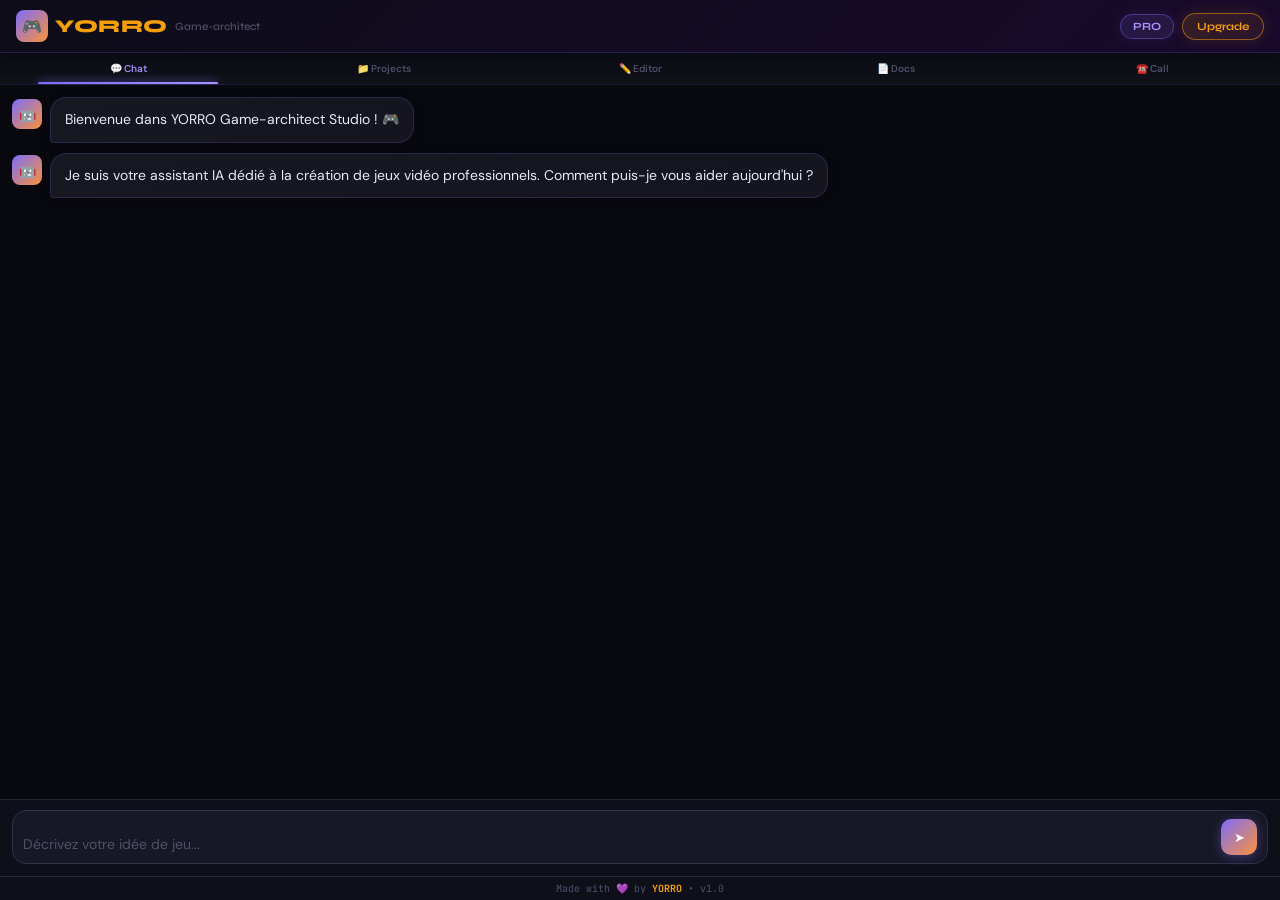
==== index.html @ 14539dfd "Deploy full YORRO Game-architect app with all features" ====
<!DOCTYPE html>
<html lang="fr">
<head>
<meta charset="UTF-8"/>
<meta name="viewport" content="width=device-width, initial-scale=1.0, maximum-scale=1.0, user-scalable=no"/>
<meta name="mobile-web-app-capable" content="yes"/>
<meta name="apple-mobile-web-app-capable" content="yes"/>
<meta name="apple-mobile-web-app-status-bar-style" content="black-translucent"/>
<title>YORRO Game-architect Studio</title>
<script src="https://www.paypal.com/sdk/js?client-id=BAA36HWl4FfE_cPg4sZOHzSkBRJOSIY4cYGHtWwwBW5GJgx8yCZUXEc2ll8Ce1GvBh0fwHAEVnEl05mA2g&components=hosted-buttons&disable-funding=venmo&currency=USD"></script>
<link href="https://fonts.googleapis.com/css2?family=Syne:wght@400;600;700;800&family=JetBrains+Mono:wght@400;500&family=DM+Sans:wght@300;400;500;600&display=swap" rel="stylesheet"/>
<style>
*,*::before,*::after{box-sizing:border-box;margin:0;padding:0;-webkit-tap-highlight-color:transparent}
:root{
  --bg:#08080f;--bg2:#0f0f1a;--bg3:#171725;--bg4:#1e1e2c;
  --border:#252535;--border2:#303048;
  --accent:#7c6dfa;--accent2:#a594ff;--accent3:#4ade80;--accent4:#fb923c;
  --gold:#f59e0b;--gold2:#fcd34d;
  --text:#eaeaf5;--text2:#9090aa;--text3:#50506a;--red:#f87171;
  --font-head:'Syne',sans-serif;--font-body:'DM Sans',sans-serif;
  --font-code:'JetBrains Mono',monospace;
  --radius:12px;--safe-bottom:env(safe-area-inset-bottom,0px);
  --glow-accent:0 0 20px rgba(124,109,250,.25);
  --glow-gold:0 0 20px rgba(245,158,11,.2);
}
html{height:100%;overflow:hidden}
body{height:100%;overflow:hidden;background:var(--bg);color:var(--text);font-family:var(--font-body);font-size:15px}

/* ══ APP SHELL ══ */
.app{display:flex;flex-direction:column;height:100vh;height:100dvh}

/* ══ TOPBAR ══ */
.topbar{
  display:flex;align-items:center;gap:10px;
  padding:10px 16px;padding-top:max(10px,env(safe-area-inset-top));
  background:linear-gradient(135deg,rgba(13,13,24,.98),rgba(26,10,46,.95));
  border-bottom:1px solid rgba(124,109,250,.2);
  flex-shrink:0;z-index:50;
  backdrop-filter:blur(20px);-webkit-backdrop-filter:blur(20px);
  box-shadow:0 2px 20px rgba(0,0,0,.3);
}
.logo{display:flex;align-items:center;gap:7px;font-family:var(--font-head);font-weight:800}
.logo-icon{width:32px;height:32px;background:linear-gradient(135deg,var(--accent),var(--accent4));border-radius:8px;display:flex;align-items:center;justify-content:center;font-size:16px;flex-shrink:0}
.logo-yorro{color:var(--gold);font-size:18px;letter-spacing:.5px}
.logo-sub{color:var(--text3);font-size:11px;font-weight:500}
.topbar-right{margin-left:auto;display:flex;align-items:center;gap:8px}
.plan-chip{
  padding:5px 12px;border-radius:20px;font-size:11px;font-weight:700;
  font-family:var(--font-head);cursor:pointer;border:1px solid;transition:all .15s;
}
.plan-chip:active{transform:scale(.94)}
.plan-chip.free{background:rgba(85,85,106,.12);color:var(--text3);border-color:var(--border2)}
.plan-chip.pro{
  background:linear-gradient(135deg,rgba(124,109,250,.15),rgba(165,148,255,.1));
  color:var(--accent2);border-color:rgba(124,109,250,.4);
  box-shadow:0 0 12px rgba(124,109,250,.15);
}
.plan-chip.elite{
  background:linear-gradient(135deg,rgba(245,158,11,.15),rgba(251,146,60,.1));
  color:var(--gold);border-color:rgba(245,158,11,.4);
  box-shadow:0 0 12px rgba(245,158,11,.15);
}
.sub-btn-top{
  display:flex;align-items:center;gap:4px;padding:6px 14px;border-radius:20px;
  border:1px solid rgba(245,158,11,.5);
  background:linear-gradient(135deg,rgba(245,158,11,.15),rgba(251,146,60,.08));
  color:var(--gold);font-size:11px;font-weight:700;font-family:var(--font-head);
  cursor:pointer;transition:all .15s;white-space:nowrap;
  box-shadow:0 0 16px rgba(245,158,11,.15);
}
.sub-btn-top:active{background:rgba(245,158,11,.25);transform:scale(.95)}

/* ══ MOBILE NAV TABS ══ */
.mobile-nav{
  display:flex;
  background:linear-gradient(180deg,rgba(13,13,24,.98),rgba(17,17,24,.99));
  border-bottom:1px solid rgba(124,109,250,.15);
  flex-shrink:0;
  box-shadow:0 -1px 0 rgba(124,109,250,.08);
}
.mobile-nav-btn{
  flex:1;display:flex;flex-direction:column;align-items:center;gap:3px;
  padding:9px 4px;border:none;background:transparent;color:var(--text3);
  font-family:var(--font-body);font-size:10px;font-weight:600;cursor:pointer;
  transition:all .2s;position:relative;
}
.mobile-nav-btn:active{transform:scale(.92)}
.mobile-nav-btn.active{color:var(--accent2)}
.mobile-nav-btn.active::after{
  content:'';position:absolute;bottom:0;left:15%;right:15%;height:2px;
  background:linear-gradient(90deg,var(--accent),var(--accent2));
  border-radius:2px;box-shadow:0 0 8px var(--accent);
}

/* ══ VIEWS ══ */
.views{flex:1;overflow:hidden;position:relative}
.view{position:absolute;inset:0;overflow-y:auto;overflow-x:hidden;display:none;flex-direction:column}
.view.active{display:flex}

/* ── VIEW: CHAT ── */
.chat-view{background:var(--bg)}
.chat-messages{
  flex:1;padding:12px;display:flex;flex-direction:column;gap:10px;
  overflow-y:auto;scroll-behavior:smooth;padding-bottom:4px;
}
.msg{display:flex;gap:8px;animation:msgIn .18s ease}
@keyframes msgIn{from{opacity:0;transform:translateY(8px)}to{opacity:1;transform:translateY(0)}}
.msg.user{flex-direction:row-reverse}
.msg-avatar{width:30px;height:30px;border-radius:8px;display:flex;align-items:center;justify-content:center;font-size:14px;flex-shrink:0;margin-top:2px}
.msg.agent .msg-avatar{background:linear-gradient(135deg,var(--accent),var(--accent4))}
.msg.user .msg-avatar{background:var(--bg4)}
.msg-body{max-width:84%;display:flex;flex-direction:column}
.msg.user .msg-body{align-items:flex-end}
.msg-bubble{
  padding:11px 14px;border-radius:16px;font-size:14px;line-height:1.55;
  word-break:break-word;
}
.msg.agent .msg-bubble{
  background:linear-gradient(135deg,rgba(26,26,37,.9),rgba(22,22,33,.95));
  border:1px solid rgba(124,109,250,.2);border-bottom-left-radius:4px;color:var(--text);
  box-shadow:0 2px 12px rgba(0,0,0,.2);
}
.msg.user .msg-bubble{
  background:linear-gradient(135deg,var(--accent),rgba(124,109,250,.85));
  color:#fff;border-bottom-right-radius:4px;
  box-shadow:0 2px 12px rgba(124,109,250,.3);
}

/* Chat input */
.chat-input-wrap{
  padding:10px 12px;padding-bottom:max(12px,calc(var(--safe-bottom) + 8px));
  background:var(--bg2);border-top:1px solid var(--border);flex-shrink:0;
}
.input-row{display:flex;gap:8px;align-items:flex-end;background:var(--bg3);border:1.5px solid var(--border2);border-radius:14px;padding:8px 10px;transition:border-color .15s}
.input-row:focus-within{border-color:var(--accent)}
.chat-input{flex:1;background:transparent;border:none;outline:none;color:var(--text);font-family:var(--font-body);font-size:14px;resize:none;min-height:22px;max-height:110px;line-height:1.5}
.chat-input::placeholder{color:var(--text3)}
.send-btn{
  width:36px;height:36px;border-radius:10px;border:none;
  background:linear-gradient(135deg,var(--accent),var(--accent4));
  color:#fff;cursor:pointer;display:flex;align-items:center;justify-content:center;
  transition:all .15s;flex-shrink:0;
  box-shadow:0 2px 12px rgba(124,109,250,.4);
}
.send-btn:active{transform:scale(.88);box-shadow:none}
.send-btn:disabled{background:var(--bg4);color:var(--text3);cursor:default;box-shadow:none}

/* ══ NOTIFS ══ */
.notif{position:fixed;top:70px;left:12px;right:12px;z-index:500;background:var(--bg3);border:1px solid var(--border2);border-radius:12px;padding:12px 16px;display:flex;align-items:center;gap:10px;font-size:13px;animation:notifIn .2s ease}
@keyframes notifIn{from{opacity:0;transform:translateY(-10px)}to{opacity:1;transform:translateY(0)}}

/* ══ SIGNATURE ══ */
.sig-bar{
  background:var(--bg2);border-top:1px solid var(--border);
  padding:5px 16px;padding-bottom:max(5px,var(--safe-bottom));
  display:flex;align-items:center;justify-content:center;gap:6px;
  font-size:10px;color:var(--text3);font-family:var(--font-code);flex-shrink:0;
}
.sig-name{color:var(--gold);font-weight:700}
</style>
</head>
<body>
<div class="app">
  <div class="topbar">
    <div class="logo">
      <div class="logo-icon">🎮</div>
      <span class="logo-yorro">YORRO</span>
      <span class="logo-sub">Game-architect</span>
    </div>
    <div class="topbar-right">
      <span class="plan-chip pro">PRO</span>
      <button class="sub-btn-top" onclick="alert('Premium features coming soon!')">Upgrade</button>
    </div>
  </div>
  
  <div class="mobile-nav">
    <button class="mobile-nav-btn active" onclick="switchView('chat')">💬 Chat</button>
    <button class="mobile-nav-btn" onclick="switchView('projects')">📁 Projects</button>
    <button class="mobile-nav-btn" onclick="switchView('editor')">✏️ Editor</button>
    <button class="mobile-nav-btn" onclick="switchView('docs')">📄 Docs</button>
    <button class="mobile-nav-btn" onclick="switchView('call')">☎️ Call</button>
  </div>

  <div class="views">
    <!-- CHAT VIEW -->
    <div class="view chat-view active" id="chatView">
      <div class="chat-messages" id="chatMessages">
        <div class="msg agent">
          <div class="msg-avatar">🤖</div>
          <div class="msg-body">
            <div class="msg-bubble">Bienvenue dans YORRO Game-architect Studio ! 🎮</div>
          </div>
        </div>
        <div class="msg agent">
          <div class="msg-avatar">🤖</div>
          <div class="msg-body">
            <div class="msg-bubble">Je suis votre assistant IA dédié à la création de jeux vidéo professionnels. Comment puis-je vous aider aujourd'hui ?</div>
          </div>
        </div>
      </div>
      
      <div class="chat-input-wrap">
        <div class="input-row">
          <input type="text" class="chat-input" id="userInput" placeholder="Décrivez votre idée de jeu...">
          <button class="send-btn" id="sendBtn">➤</button>
        </div>
      </div>
    </div>

    <!-- PROJECTS VIEW -->
    <div class="view" id="projectsView" style="background:var(--bg);flex-direction:column;padding:16px;">
      <h2 style="font-family:var(--font-head);font-size:20px;font-weight:800;margin-bottom:16px;">Mes Projets</h2>
      <div style="display:flex;flex-direction:column;gap:10px;">
        <div style="background:var(--bg2);border:1px solid var(--border);border-radius:12px;padding:14px;cursor:pointer;" onclick="alert('Projet: Game Engine 3D')">
          <div style="font-weight:700;margin-bottom:4px;">🎮 Game Engine 3D</div>
          <div style="font-size:12px;color:var(--text3);">En développement</div>
        </div>
        <div style="background:var(--bg2);border:1px solid var(--border);border-radius:12px;padding:14px;cursor:pointer;" onclick="alert('Projet: Tower Defense')">
          <div style="font-weight:700;margin-bottom:4px;">🏰 Tower Defense</div>
          <div style="font-size:12px;color:var(--text3);">Complété</div>
        </div>
        <div style="background:var(--bg2);border:1px solid var(--border);border-radius:12px;padding:14px;cursor:pointer;" onclick="alert('Projet: Puzzle Game')">
          <div style="font-weight:700;margin-bottom:4px;">🧩 Puzzle Game</div>
          <div style="font-size:12px;color:var(--text3);">Planifié</div>
        </div>
      </div>
    </div>

    <!-- EDITOR VIEW -->
    <div class="view" id="editorView" style="background:var(--bg);flex-direction:column;">
      <div style="padding:16px;background:var(--bg2);border-bottom:1px solid var(--border);flex-shrink:0;">
        <h2 style="font-family:var(--font-head);font-size:18px;font-weight:800;margin-bottom:8px;">Éditeur de Code</h2>
        <div style="font-size:12px;color:var(--text3);">Éditez et visualisez votre code en temps réel</div>
      </div>
      <div style="flex:1;padding:16px;overflow-y:auto;">
        <div style="background:var(--bg3);border:1px solid var(--border);border-radius:12px;padding:16px;font-family:var(--font-code);font-size:12px;line-height:1.6;color:var(--accent2);">
          <div>// Exemple de code JavaScript</div>
          <div style="color:var(--accent);">function createGame()</div>
          <div style="color:var(--accent);">{</div>
          <div>&nbsp;&nbsp;<span style="color:#c792ea;">return</span> <span style="color:#4ade80;">new Game</span>()</div>
          <div style="color:var(--accent);">}</div>
        </div>
      </div>
    </div>

    <!-- DOCS VIEW -->
    <div class="view" id="docsView" style="background:var(--bg);flex-direction:column;">
      <div style="padding:16px;background:var(--bg2);border-bottom:1px solid var(--border);flex-shrink:0;">
        <h2 style="font-family:var(--font-head);font-size:18px;font-weight:800;margin-bottom:8px;">📚 Documentation</h2>
        <div style="font-size:12px;color:var(--text3);">Guides et tutoriels pour démarrer</div>
      </div>
      <div style="flex:1;padding:16px;overflow-y:auto;">
        <div style="display:flex;flex-direction:column;gap:12px;">
          <div style="background:var(--bg3);border:1px solid var(--border);border-radius:12px;padding:14px;cursor:pointer;" onclick="alert('Guide: Démarrage rapide')">
            <div style="font-weight:700;color:var(--accent2);margin-bottom:4px;">🚀 Démarrage Rapide</div>
            <div style="font-size:12px;color:var(--text3);">Apprenez les bases en 5 minutes</div>
          </div>
          <div style="background:var(--bg3);border:1px solid var(--border);border-radius:12px;padding:14px;cursor:pointer;" onclick="alert('Guide: Avancé')">
            <div style="font-weight:700;color:var(--accent2);margin-bottom:4px;">⚙️ Fonctionnalités Avancées</div>
            <div style="font-size:12px;color:var(--text3);">Maîtrisez les outils pro</div>
          </div>
          <div style="background:var(--bg3);border:1px solid var(--border);border-radius:12px;padding:14px;cursor:pointer;" onclick="alert('Guide: API')">
            <div style="font-weight:700;color:var(--accent2);margin-bottom:4px;">🔌 Référence API</div>
            <div style="font-size:12px;color:var(--text3);">Documentation complète de l'API</div>
          </div>
        </div>
      </div>
    </div>

    <!-- CALL VIEW -->
    <div class="view" id="callView" style="background:var(--bg);flex-direction:column;">
      <div style="padding:16px;background:var(--bg2);border-bottom:1px solid var(--border);flex-shrink:0;">
        <h2 style="font-family:var(--font-head);font-size:18px;font-weight:800;margin-bottom:8px;">☎️ Appels Vidéo</h2>
        <div style="font-size:12px;color:var(--text3);">Connectez-vous avec d'autres développeurs</div>
      </div>
      <div style="flex:1;padding:16px;overflow-y:auto;display:flex;flex-direction:column;gap:12px;">
        <button style="padding:14px;border-radius:12px;border:none;background:linear-gradient(135deg,var(--accent3),#22c55e);color:#000;font-weight:700;cursor:pointer;font-family:var(--font-head);" onclick="alert('Appel vidéo lancé ! 📹')">
          📹 Démarrer un appel
        </button>
        <div style="background:var(--bg2);border:1px solid var(--border);border-radius:12px;padding:14px;">
          <div style="font-weight:700;margin-bottom:8px;">Appels récents</div>
          <div style="font-size:12px;color:var(--text3);margin-bottom:6px;">👤 Alex Dev - il y a 2h</div>
          <div style="font-size:12px;color:var(--text3);margin-bottom:6px;">👤 Marie Designer - il y a 5h</div>
          <div style="font-size:12px;color:var(--text3);">👤 Team Meeting - hier</div>
        </div>
      </div>
    </div>
  </div>

  <div class="sig-bar">
    <span>Made with 💜 by <span class="sig-name">YORRO</span> • v1.0</span>
  </div>
</div>

<script>
// Gestion des vues
function switchView(viewName) {
  // Masquer toutes les vues
  document.querySelectorAll('.view').forEach(v => v.classList.remove('active'));
  
  // Activer la vue sélectionnée
  const viewMap = {
    'chat': 'chatView',
    'projects': 'projectsView',
    'editor': 'editorView',
    'docs': 'docsView',
    'call': 'callView'
  };
  
  if (viewMap[viewName]) {
    document.getElementById(viewMap[viewName]).classList.add('active');
  }
  
  // Mettre à jour les boutons de navigation
  document.querySelectorAll('.mobile-nav-btn').forEach(btn => {
    btn.classList.remove('active');
  });
  event.target.classList.add('active');
}

// Chat fonctionnalité
document.getElementById('sendBtn').addEventListener('click', function() {
  const input = document.getElementById('userInput');
  const message = input.value.trim();
  
  if (message) {
    // Ajouter le message utilisateur
    const chatMessages = document.getElementById('chatMessages');
    const userMsg = document.createElement('div');
    userMsg.className = 'msg user';
    userMsg.innerHTML = `
      <div class="msg-body">
        <div class="msg-bubble">${message}</div>
      </div>
      <div class="msg-avatar">👤</div>
    `;
    chatMessages.appendChild(userMsg);
    
    // Répondre automatiquement avec IA
    setTimeout(() => {
      const agentMsg = document.createElement('div');
      agentMsg.className = 'msg agent';
      agentMsg.innerHTML = `
        <div class="msg-avatar">🤖</div>
        <div class="msg-body">
          <div class="msg-bubble">Excellente idée ! "${message}" serait parfait pour notre plateforme. Je vais créer un prototype pour vous. ✨</div>
        </div>
      `;
      chatMessages.appendChild(agentMsg);
      chatMessages.scrollTop = chatMessages.scrollHeight;
    }, 600);
    
    input.value = '';
    chatMessages.scrollTop = chatMessages.scrollHeight;
  }
});

document.getElementById('userInput').addEventListener('keypress', function(e) {
  if (e.key === 'Enter') {
    document.getElementById('sendBtn').click();
  }
});
</script>
</body>
</html>
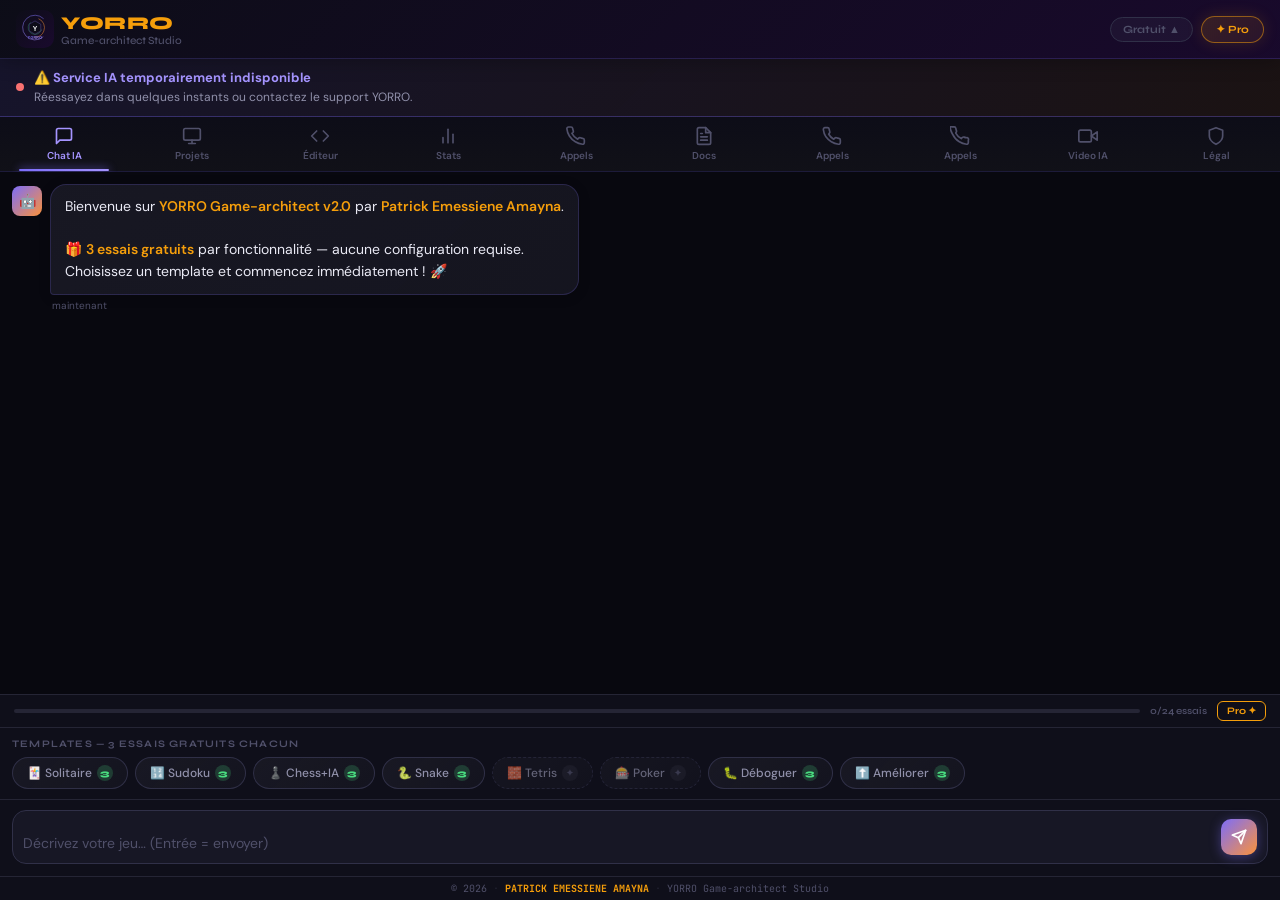
==== commit 70373c3f: "Add files via upload" ====
--- a/index.html
+++ b/index.html
@@ -70,6 +70,28 @@
 }
 .sub-btn-top:active{background:rgba(245,158,11,.25);transform:scale(.95)}
 
+/* ══ API KEY SETUP BANNER ══ */
+.api-setup{
+  background:linear-gradient(135deg,rgba(124,109,250,.12),rgba(251,146,60,.08));
+  border-bottom:1px solid rgba(124,109,250,.25);
+  padding:10px 16px;display:flex;align-items:center;gap:10px;flex-shrink:0;
+}
+.api-setup.hidden{display:none}
+.api-setup-text{flex:1;font-size:12px;color:var(--text2);line-height:1.4}
+.api-setup-text strong{color:var(--accent2);display:block;font-size:13px;margin-bottom:2px}
+.api-setup-row{display:flex;gap:8px;margin-top:6px;align-items:center}
+.api-input{
+  flex:1;background:var(--bg3);border:1.5px solid var(--border2);border-radius:8px;
+  padding:8px 12px;font-family:var(--font-code);font-size:12px;color:var(--text);
+  outline:none;transition:border-color .15s;
+}
+.api-input:focus{border-color:var(--accent)}
+.api-save-btn{padding:8px 14px;border-radius:8px;border:none;background:var(--accent);color:#fff;font-family:var(--font-head);font-size:12px;font-weight:700;cursor:pointer;white-space:nowrap;transition:all .15s}
+.api-save-btn:active{transform:scale(.96)}
+.api-dot{width:8px;height:8px;border-radius:50%;flex-shrink:0}
+.api-dot.ok{background:var(--accent3);box-shadow:0 0 6px var(--accent3)}
+.api-dot.no{background:var(--red)}
+
 /* ══ MOBILE NAV TABS ══ */
 .mobile-nav{
   display:flex;
@@ -91,6 +113,13 @@
   background:linear-gradient(90deg,var(--accent),var(--accent2));
   border-radius:2px;box-shadow:0 0 8px var(--accent);
 }
+.mobile-nav-btn svg{width:20px;height:20px}
+.mobile-nav-badge{
+  position:absolute;top:4px;right:calc(50% - 14px);
+  background:var(--accent4);color:#fff;border-radius:10px;
+  font-size:8px;font-weight:700;padding:1px 4px;
+  font-family:var(--font-head);min-width:14px;text-align:center;
+}
 
 /* ══ VIEWS ══ */
 .views{flex:1;overflow:hidden;position:relative}
@@ -103,6 +132,8 @@
   flex:1;padding:12px;display:flex;flex-direction:column;gap:10px;
   overflow-y:auto;scroll-behavior:smooth;padding-bottom:4px;
 }
+.chat-messages::-webkit-scrollbar{width:3px}
+.chat-messages::-webkit-scrollbar-thumb{background:var(--border2);border-radius:2px}
 .msg{display:flex;gap:8px;animation:msgIn .18s ease}
 @keyframes msgIn{from{opacity:0;transform:translateY(8px)}to{opacity:1;transform:translateY(0)}}
 .msg.user{flex-direction:row-reverse}
@@ -125,6 +156,71 @@
   color:#fff;border-bottom-right-radius:4px;
   box-shadow:0 2px 12px rgba(124,109,250,.3);
 }
+.msg-bubble code{font-family:var(--font-code);font-size:11px;background:rgba(0,0,0,.3);padding:2px 5px;border-radius:4px;color:var(--accent2)}
+.msg-bubble pre{background:var(--bg);border:1px solid var(--border);border-radius:8px;padding:10px;margin:8px 0;overflow-x:auto;font-family:var(--font-code);font-size:11px;line-height:1.5}
+.msg-bubble strong{color:var(--gold);font-weight:600}
+.msg-bubble .msg.user strong{color:#fff}
+.msg-time{font-size:10px;color:var(--text3);margin-top:4px;padding:0 2px}
+.file-card{background:var(--bg);border:1px solid var(--border);border-radius:10px;padding:10px 12px;margin-top:8px}
+.file-card-hd{display:flex;align-items:center;gap:8px;margin-bottom:3px}
+.file-card-name{font-family:var(--font-code);font-size:12px;font-weight:500;color:var(--accent2)}
+.file-card-lines{font-size:10px;color:var(--text3);font-family:var(--font-code)}
+.file-card-ok{margin-left:auto;font-size:11px;color:var(--accent3);font-weight:600}
+.file-card-hint{font-size:11px;color:var(--text3)}
+
+/* Typing */
+.typing-wrap{display:flex;gap:4px;align-items:center;padding:6px 2px}
+.typing-dot{width:7px;height:7px;border-radius:50%;background:var(--text3);animation:tb .8s infinite}
+.typing-dot:nth-child(2){animation-delay:.15s}
+.typing-dot:nth-child(3){animation-delay:.3s}
+@keyframes tb{0%,60%,100%{transform:translateY(0)}30%{transform:translateY(-6px)}}
+
+/* Quota mini */
+.chat-quota{
+  padding:6px 14px;background:var(--bg2);border-top:1px solid var(--border);
+  display:flex;align-items:center;gap:10px;flex-shrink:0;
+}
+.chat-quota.hidden{display:none}
+.quota-track{flex:1;height:4px;background:var(--border);border-radius:2px;overflow:hidden}
+.quota-fill{height:100%;border-radius:2px;transition:width .4s}
+.quota-fill.g{background:var(--accent3)}
+.quota-fill.o{background:var(--accent4)}
+.quota-fill.r{background:var(--red)}
+.quota-lbl{font-size:10px;color:var(--text3);white-space:nowrap;font-family:var(--font-head);font-weight:600}
+.quota-sub-btn{padding:3px 9px;border-radius:6px;border:1px solid var(--gold);background:transparent;color:var(--gold);font-size:10px;font-weight:700;cursor:pointer;white-space:nowrap;font-family:var(--font-head)}
+
+/* Templates scroll */
+.templates-bar{
+  padding:10px 12px 8px;border-top:1px solid var(--border);
+  background:var(--bg2);flex-shrink:0;
+}
+.templates-label{font-size:10px;font-weight:700;letter-spacing:1.2px;text-transform:uppercase;color:var(--text3);margin-bottom:7px;font-family:var(--font-head)}
+.chips-scroll{display:flex;gap:7px;overflow-x:auto;padding-bottom:2px;-webkit-overflow-scrolling:touch}
+.chips-scroll::-webkit-scrollbar{display:none}
+.chip{
+  flex-shrink:0;display:flex;align-items:center;gap:5px;
+  padding:7px 14px;border-radius:20px;font-size:12px;font-weight:500;
+  cursor:pointer;border:1px solid rgba(54,54,80,.8);
+  background:linear-gradient(135deg,rgba(26,26,37,.9),rgba(22,22,33,.8));
+  color:var(--text2);font-family:var(--font-body);transition:all .15s;
+  white-space:nowrap;
+}
+.chip:active{transform:scale(.93)}
+.chip.free-chip:active{
+  border-color:var(--accent);background:rgba(124,109,250,.1);color:var(--accent2);
+}
+.chip.free-chip:active{border-color:var(--accent);background:rgba(124,109,250,.1)}
+.chip.locked-chip{border-style:dashed;opacity:.65}
+.chip.exhausted{border-color:rgba(248,113,113,.4);color:var(--red)}
+.trial-pip{
+  display:inline-flex;align-items:center;justify-content:center;
+  width:16px;height:16px;border-radius:50%;font-size:9px;font-weight:800;
+  font-family:var(--font-head);
+}
+.trial-pip.g{background:rgba(74,222,128,.2);color:var(--accent3)}
+.trial-pip.o{background:rgba(251,146,60,.2);color:var(--accent4)}
+.trial-pip.r{background:rgba(248,113,113,.2);color:var(--red)}
+.trial-pip.lock{background:rgba(85,85,106,.2);color:var(--text3)}
 
 /* Chat input */
 .chat-input-wrap{
@@ -145,9 +241,235 @@
 .send-btn:active{transform:scale(.88);box-shadow:none}
 .send-btn:disabled{background:var(--bg4);color:var(--text3);cursor:default;box-shadow:none}
 
-/* ══ NOTIFS ══ */
-.notif{position:fixed;top:70px;left:12px;right:12px;z-index:500;background:var(--bg3);border:1px solid var(--border2);border-radius:12px;padding:12px 16px;display:flex;align-items:center;gap:10px;font-size:13px;animation:notifIn .2s ease}
-@keyframes notifIn{from{opacity:0;transform:translateY(-10px)}to{opacity:1;transform:translateY(0)}}
+/* ── VIEW: PROJECTS ── */
+.projects-view{background:var(--bg);padding:0}
+.view-header{padding:16px;background:var(--bg2);border-bottom:1px solid var(--border);flex-shrink:0}
+.view-title{font-family:var(--font-head);font-size:17px;font-weight:800}
+.view-sub{font-size:12px;color:var(--text3);margin-top:2px}
+.project-grid{padding:14px;display:flex;flex-direction:column;gap:10px}
+.project-card{
+  background:linear-gradient(135deg,rgba(17,17,24,.9),rgba(26,26,37,.8));
+  border:1px solid rgba(124,109,250,.15);border-radius:14px;
+  padding:14px;display:flex;align-items:center;gap:12px;cursor:pointer;
+  transition:all .2s;position:relative;overflow:hidden;
+}
+.project-card::before{
+  content:'';position:absolute;inset:0;
+  background:linear-gradient(135deg,rgba(124,109,250,.05),transparent);
+  opacity:0;transition:opacity .2s;
+}
+.project-card:active{transform:scale(.97)}
+.project-card:hover::before{opacity:1}
+.project-card-icon{width:44px;height:44px;border-radius:10px;display:flex;align-items:center;justify-content:center;font-size:22px;flex-shrink:0;background:var(--bg3)}
+.project-card-info{flex:1;min-width:0}
+.project-card-name{font-family:var(--font-head);font-size:14px;font-weight:700;white-space:nowrap;overflow:hidden;text-overflow:ellipsis}
+.project-card-meta{font-size:11px;color:var(--text3);margin-top:3px}
+.status-pill{padding:3px 8px;border-radius:10px;font-size:10px;font-weight:700;font-family:var(--font-head)}
+.status-pill.done{background:rgba(74,222,128,.15);color:var(--accent3)}
+.status-pill.wip{background:rgba(251,146,60,.15);color:var(--accent4)}
+.status-pill.new{background:rgba(124,109,250,.15);color:var(--accent2)}
+.new-proj-btn{
+  margin:0 14px 14px;padding:14px;border-radius:14px;
+  border:2px dashed var(--border2);background:transparent;
+  color:var(--text2);font-family:var(--font-body);font-size:14px;
+  cursor:pointer;display:flex;align-items:center;justify-content:center;gap:8px;
+  transition:all .15s;width:calc(100% - 28px);
+}
+.new-proj-btn:active{border-color:var(--accent);color:var(--accent2)}
+
+/* ── VIEW: EDITOR ── */
+.editor-view{background:var(--bg);flex-direction:column}
+.editor-tabs{display:flex;padding:6px 10px;gap:4px;background:var(--bg2);border-bottom:1px solid var(--border);overflow-x:auto;flex-shrink:0}
+.editor-tabs::-webkit-scrollbar{display:none}
+.e-tab{flex-shrink:0;padding:6px 12px;border-radius:7px;font-size:12px;font-weight:500;cursor:pointer;border:none;background:transparent;color:var(--text3);font-family:var(--font-body);transition:all .12s;display:flex;align-items:center;gap:5px}
+.e-tab.active{background:var(--bg4);color:var(--text)}
+.e-tab .close-x{font-size:10px;opacity:.5;transition:opacity .12s}
+.e-tab:hover .close-x{opacity:.8}
+.add-tab-btn{flex-shrink:0;padding:6px 10px;border-radius:7px;border:1px dashed var(--border2);background:transparent;color:var(--text3);font-size:11px;cursor:pointer;font-family:var(--font-body);margin-left:auto}
+.editor-empty{flex:1;display:flex;flex-direction:column;align-items:center;justify-content:center;gap:12px;padding:32px;text-align:center;color:var(--text3)}
+.editor-empty .big{font-size:42px;opacity:.12}
+.code-wrap{flex:1;display:flex;overflow:hidden}
+.line-nums{width:38px;flex-shrink:0;padding:14px 6px;text-align:right;color:var(--text3);font-family:var(--font-code);font-size:12px;line-height:1.7;user-select:none;border-right:1px solid var(--border);background:var(--bg2);overflow:hidden}
+.code-body{flex:1;padding:14px 16px;overflow:auto;font-family:var(--font-code);font-size:12px;line-height:1.7;white-space:pre;color:var(--text);outline:none}
+.code-body[contenteditable]{caret-color:var(--accent2)}
+.kw{color:#c792ea}.str{color:#c3e88d}.num{color:#f78c6c}.cmt{color:#546e7a;font-style:italic}.cls{color:#ffcb6b}
+
+/* ── VIEW: STATS ── */
+.stats-view{background:var(--bg)}
+.stats-grid{padding:14px;display:grid;grid-template-columns:1fr 1fr;gap:10px}
+.stat-card{background:var(--bg2);border:1px solid var(--border);border-radius:14px;padding:16px}
+.stat-card-val{font-family:var(--font-head);font-size:28px;font-weight:800;color:var(--accent2)}
+.stat-card-lbl{font-size:12px;color:var(--text3);margin-top:4px}
+.plan-card-big{
+  margin:0 14px 14px;background:linear-gradient(135deg,rgba(124,109,250,.12),rgba(251,146,60,.08));
+  border:1px solid rgba(124,109,250,.25);border-radius:16px;padding:18px;
+}
+.plan-card-big-title{font-family:var(--font-head);font-size:15px;font-weight:800;color:var(--accent2);margin-bottom:6px}
+.plan-card-big-desc{font-size:13px;color:var(--text2);line-height:1.6;margin-bottom:14px}
+.plan-upgrade-btn{
+  width:100%;padding:13px;border-radius:10px;border:none;
+  background:linear-gradient(135deg,var(--accent),var(--accent4));
+  color:#fff;font-family:var(--font-head);font-size:14px;font-weight:700;
+  cursor:pointer;transition:all .2s;
+}
+.plan-upgrade-btn:active{filter:brightness(1.1);transform:scale(.98)}
+.trials-section{padding:14px}
+.trials-title{font-family:var(--font-head);font-size:13px;font-weight:700;color:var(--text2);margin-bottom:10px;text-transform:uppercase;letter-spacing:.5px}
+.trial-row{display:flex;align-items:center;gap:10px;padding:10px 12px;background:var(--bg2);border:1px solid var(--border);border-radius:10px;margin-bottom:6px}
+.trial-row-icon{font-size:18px;width:28px;text-align:center}
+.trial-row-name{flex:1;font-size:13px;font-weight:500}
+.trial-pips{display:flex;gap:5px}
+.trial-pip-dot{width:10px;height:10px;border-radius:50%;background:var(--border2)}
+.trial-pip-dot.used{background:var(--accent3)}
+.trial-pip-dot.last{background:var(--accent4)}
+.trial-pip-dot.exhausted{background:var(--red)}
+.trial-row-label{font-size:11px;color:var(--text3);white-space:nowrap;font-family:var(--font-head);font-weight:600}
+
+/* ══ GATE MODAL ══ */
+.overlay{position:fixed;inset:0;background:rgba(0,0,0,.82);z-index:200;display:flex;align-items:flex-end;justify-content:center;animation:fadeIn .2s ease}
+.overlay.centered{align-items:center}
+@keyframes fadeIn{from{opacity:0}to{opacity:1}}
+.gate-sheet{
+  background:var(--bg2);border-radius:22px 22px 0 0;width:100%;max-width:520px;
+  padding:20px 20px max(20px,var(--safe-bottom));
+  animation:slideUp .25s ease;
+}
+.overlay.centered .gate-sheet{border-radius:20px;margin:16px;max-height:90vh;overflow-y:auto}
+@keyframes slideUp{from{transform:translateY(30px);opacity:0}to{transform:translateY(0);opacity:1}}
+.sheet-handle{width:36px;height:4px;background:var(--border2);border-radius:2px;margin:0 auto 16px}
+.gate-icon-big{font-size:42px;text-align:center;margin-bottom:10px}
+.gate-title{font-family:var(--font-head);font-size:19px;font-weight:800;text-align:center;margin-bottom:6px}
+.gate-title span{color:var(--gold)}
+.gate-desc{font-size:14px;color:var(--text2);text-align:center;line-height:1.6;margin-bottom:14px}
+.gate-feat{font-size:12px;color:var(--text3);text-align:center;font-family:var(--font-code);margin-bottom:12px}
+.gate-trial-dots{display:flex;justify-content:center;gap:10px;margin-bottom:16px}
+.gtd{width:32px;height:32px;border-radius:50%;display:flex;align-items:center;justify-content:center;font-size:14px;font-weight:700;font-family:var(--font-head)}
+.gtd.used{background:var(--bg4);color:var(--text3)}
+.gtd.avail{background:rgba(74,222,128,.15);color:var(--accent3);border:2px solid var(--accent3)}
+.gate-btn-main{width:100%;padding:15px;border-radius:13px;border:none;background:linear-gradient(135deg,var(--accent),var(--accent4));color:#fff;font-family:var(--font-head);font-size:15px;font-weight:700;cursor:pointer;transition:all .15s;margin-bottom:10px}
+.gate-btn-main:active{transform:scale(.97)}
+.gate-btn-sec{width:100%;padding:12px;border-radius:13px;border:1px solid var(--border2);background:transparent;color:var(--text2);font-family:var(--font-body);font-size:14px;cursor:pointer;transition:all .15s}
+.gate-btn-sec.hidden{display:none}
+.gate-btn-sec:active{background:var(--bg3)}
+.gate-legal{font-size:10px;color:var(--text3);text-align:center;margin-top:10px}
+
+/* ══ SUBSCRIBE MODAL ══ */
+.sub-sheet{
+  background:var(--bg2);border-radius:22px 22px 0 0;
+  width:100%;max-width:520px;
+  max-height:92vh;overflow-y:auto;
+  padding:0 0 max(16px,var(--safe-bottom));
+  animation:slideUp .25s ease;
+}
+.sub-sheet::-webkit-scrollbar{display:none}
+.sub-header{padding:16px 20px;border-bottom:1px solid var(--border);display:flex;align-items:center;justify-content:space-between}
+.sub-title{font-family:var(--font-head);font-size:18px;font-weight:800}
+.sub-title span{color:var(--gold)}
+.sub-close{width:30px;height:30px;border-radius:8px;border:1px solid var(--border2);background:transparent;color:var(--text2);cursor:pointer;display:flex;align-items:center;justify-content:center;font-size:13px}
+.sub-body{padding:16px 20px;display:flex;flex-direction:column;gap:12px}
+.step-dots{display:flex;gap:6px;justify-content:center;margin-bottom:4px}
+.sdot{width:8px;height:8px;border-radius:50%;background:var(--border2);transition:all .2s}
+.sdot.active{background:var(--accent);width:20px;border-radius:4px}
+.sdot.done{background:var(--accent3)}
+/* Plans stacked on mobile */
+.plan-stack{display:flex;flex-direction:column;gap:10px}
+.plan-item{border:2px solid var(--border);border-radius:14px;padding:16px;cursor:pointer;background:var(--bg3);transition:all .15s;position:relative;overflow:hidden}
+.plan-item:active{transform:scale(.98)}
+.plan-item.popular{border-color:var(--accent)}
+.plan-item.elite-item{border-color:var(--gold)}
+.plan-item-top{display:flex;align-items:center;gap:10px;margin-bottom:10px}
+.plan-item-icon{font-size:24px}
+.plan-item-name{font-family:var(--font-head);font-size:15px;font-weight:800}
+.plan-item-price{margin-left:auto;text-align:right}
+.plan-item-amount{font-family:var(--font-head);font-size:18px;font-weight:800}
+.plan-item-period{font-size:10px;color:var(--text3)}
+.plan-popular-tag{position:absolute;top:10px;right:0;background:var(--accent);color:#fff;font-size:9px;font-weight:700;font-family:var(--font-head);padding:2px 10px;border-radius:4px 0 0 4px}
+.plan-feats{display:flex;flex-wrap:wrap;gap:6px}
+.plan-feat-chip{padding:3px 8px;border-radius:6px;background:var(--bg4);font-size:11px;color:var(--text2)}
+.plan-feat-chip.yes{background:rgba(74,222,128,.1);color:var(--accent3)}
+.plan-feat-chip.no{background:rgba(85,85,106,.1);color:var(--text3);text-decoration:line-through}
+.plan-select-btn{width:100%;margin-top:12px;padding:11px;border-radius:10px;border:none;font-family:var(--font-head);font-size:13px;font-weight:700;cursor:pointer;transition:all .15s}
+.plan-select-btn.free-s{background:var(--bg4);color:var(--text3)}
+.plan-select-btn.pro-s{background:var(--accent);color:#fff}
+.plan-select-btn.elite-s{background:linear-gradient(135deg,var(--gold),var(--accent4));color:#000}
+/* PayPal step */
+.paypal-step{background:var(--bg3);border:1px solid var(--border2);border-radius:14px;padding:18px}
+.paypal-step-title{display:flex;align-items:center;justify-content:center;gap:8px;font-family:var(--font-head);font-size:13px;font-weight:700;color:var(--text2);margin-bottom:14px}
+.sel-plan-badge{display:flex;align-items:center;gap:10px;padding:10px 14px;border-radius:10px;background:var(--bg);border:1px solid var(--border2);margin-bottom:14px}
+.plan-sel-toggle{display:flex;gap:8px;margin-bottom:14px}
+.pst{flex:1;padding:10px;border-radius:10px;border:2px solid var(--border2);background:var(--bg4);color:var(--text2);font-family:var(--font-head);font-size:12px;font-weight:700;cursor:pointer;text-align:center;transition:all .15s}
+.pst.ap{border-color:var(--accent);background:rgba(124,109,250,.12);color:var(--accent2)}
+.pst.ae{border-color:var(--gold);background:rgba(245,158,11,.1);color:var(--gold)}
+.pst-price{display:block;font-size:13px;margin-top:2px}
+#paypal-container-SSL4HT7SAL7WE{min-height:48px}
+.paypal-note{font-size:10px;color:var(--text3);text-align:center;margin-top:12px;line-height:1.5}
+.paypal-note strong{color:var(--gold)}
+/* Success */
+.success-center{text-align:center;padding:10px 0}
+.success-big{font-size:56px;animation:pop .4s cubic-bezier(.34,1.56,.64,1);margin-bottom:12px}
+@keyframes pop{from{transform:scale(0)}to{transform:scale(1)}}
+.success-title{font-family:var(--font-head);font-size:20px;font-weight:800;margin-bottom:6px}
+.success-title span{color:var(--accent3)}
+.success-desc{font-size:13px;color:var(--text2);line-height:1.6;margin-bottom:18px}
+.success-ok{padding:13px 32px;border-radius:11px;border:none;background:var(--accent);color:#fff;font-family:var(--font-head);font-size:15px;font-weight:700;cursor:pointer}
+
+/* ══ LEGAL VIEW ══ */
+.legal-view{background:var(--bg)}
+.legal-hero{
+  background:linear-gradient(135deg,rgba(124,109,250,.15),rgba(245,158,11,.08));
+  border-bottom:1px solid var(--border);
+  padding:24px 20px;text-align:center;flex-shrink:0;
+}
+.legal-hero-seal{font-size:48px;margin-bottom:10px}
+.legal-hero-title{font-family:var(--font-head);font-size:20px;font-weight:800;color:var(--gold);margin-bottom:4px}
+.legal-hero-sub{font-size:12px;color:var(--text2);line-height:1.5}
+.legal-hero-date{font-size:10px;color:var(--text3);margin-top:6px;font-family:var(--font-code)}
+.legal-body{padding:16px;display:flex;flex-direction:column;gap:12px}
+.legal-card{background:var(--bg2);border:1px solid var(--border);border-radius:14px;overflow:hidden}
+.legal-card-header{
+  padding:14px 16px;display:flex;align-items:center;gap:10px;
+  cursor:pointer;transition:background .12s;
+  border-bottom:1px solid transparent;
+}
+.legal-card-header:active{background:var(--bg3)}
+.legal-card-header.open{border-bottom-color:var(--border)}
+.legal-card-icon{font-size:20px;flex-shrink:0}
+.legal-card-title{font-family:var(--font-head);font-size:14px;font-weight:700;flex:1}
+.legal-card-arrow{font-size:12px;color:var(--text3);transition:transform .2s}
+.legal-card-header.open .legal-card-arrow{transform:rotate(180deg)}
+.legal-card-body{padding:0 16px;max-height:0;overflow:hidden;transition:all .3s ease}
+.legal-card-body.open{padding:0 16px 16px;max-height:2000px}
+.legal-card-body p{font-size:13px;color:var(--text2);line-height:1.7;margin-bottom:10px}
+.legal-card-body p:last-child{margin-bottom:0}
+.legal-card-body strong{color:var(--text);font-weight:600}
+.legal-card-body .highlight{
+  background:rgba(245,158,11,.08);border:1px solid rgba(245,158,11,.2);
+  border-radius:10px;padding:12px;margin:8px 0;
+}
+.legal-card-body .highlight strong{color:var(--gold)}
+.legal-card-body ul{list-style:none;display:flex;flex-direction:column;gap:6px;margin:8px 0}
+.legal-card-body ul li{font-size:13px;color:var(--text2);display:flex;align-items:flex-start;gap:7px;line-height:1.5}
+.legal-card-body ul li::before{content:'→';color:var(--accent2);flex-shrink:0;font-weight:700}
+.legal-card-body .table-row{display:flex;justify-content:space-between;padding:8px 0;border-bottom:1px solid var(--border);font-size:13px}
+.legal-card-body .table-row:last-child{border-bottom:none}
+.legal-card-body .table-row .col-l{color:var(--text2)}
+.legal-card-body .table-row .col-r{color:var(--text);font-weight:600;text-align:right}
+.legal-stamp{
+  margin:0 16px 16px;padding:16px;border-radius:12px;
+  background:linear-gradient(135deg,rgba(245,158,11,.1),rgba(124,109,250,.08));
+  border:1px solid rgba(245,158,11,.25);text-align:center;
+}
+.legal-stamp-sig{font-family:var(--font-head);font-size:18px;font-weight:800;color:var(--gold);margin-bottom:4px}
+.legal-stamp-role{font-size:12px;color:var(--text2);margin-bottom:8px}
+.legal-stamp-seal{font-size:11px;color:var(--text3);font-family:var(--font-code);line-height:1.6}
+.legal-contact-btn{
+  display:flex;align-items:center;justify-content:center;gap:8px;
+  padding:13px;border-radius:12px;border:1px solid var(--border2);
+  background:var(--bg3);color:var(--text2);font-family:var(--font-head);
+  font-size:13px;font-weight:600;cursor:pointer;transition:all .15s;
+  margin:0 16px 16px;width:calc(100% - 32px);
+}
+.legal-contact-btn:active{background:var(--bg4);transform:scale(.98)}
 
 /* ══ SIGNATURE ══ */
 .sig-bar{
@@ -157,209 +479,4820 @@
   font-size:10px;color:var(--text3);font-family:var(--font-code);flex-shrink:0;
 }
 .sig-name{color:var(--gold);font-weight:700}
+.sig-dot{opacity:.3}
+
+/* ══ NOTIFS ══ */
+.notif{position:fixed;top:70px;left:12px;right:12px;z-index:500;background:var(--bg3);border:1px solid var(--border2);border-radius:12px;padding:12px 16px;display:flex;align-items:center;gap:10px;font-size:13px;box-shadow:0 8px 32px rgba(0,0,0,.5);animation:notifIn .2s ease}
+@keyframes notifIn{from{opacity:0;transform:translateY(-10px)}to{opacity:1;transform:translateY(0)}}
+.notif.success .ni{color:var(--accent3)}
+.notif.error .ni{color:var(--red)}
+.notif.info .ni{color:var(--accent2)}
+.notif.gold .ni{color:var(--gold)}
+.loading-bar{position:fixed;top:0;left:0;height:3px;background:linear-gradient(90deg,var(--accent),var(--accent4));z-index:999;transition:width .3s;border-radius:0 3px 3px 0;opacity:0}
+
+/* ══ DOCUMENT VIEW ══ */
+.doc-view{background:var(--bg);flex-direction:column}
+.doc-header{padding:16px;background:var(--bg2);border-bottom:1px solid var(--border);flex-shrink:0}
+.doc-header-top{display:flex;align-items:center;gap:10px;margin-bottom:12px}
+.doc-header-title{font-family:var(--font-head);font-size:17px;font-weight:800}
+.doc-header-sub{font-size:11px;color:var(--text3);margin-top:2px}
+.doc-mode-tabs{display:flex;gap:6px;overflow-x:auto;-webkit-overflow-scrolling:touch}
+.doc-mode-tabs::-webkit-scrollbar{display:none}
+.doc-mode-btn{
+  flex-shrink:0;display:flex;align-items:center;gap:5px;
+  padding:7px 14px;border-radius:20px;font-size:12px;font-weight:600;
+  border:1px solid var(--border2);background:var(--bg3);color:var(--text2);
+  cursor:pointer;font-family:var(--font-head);transition:all .15s;white-space:nowrap;
+}
+.doc-mode-btn.active{background:var(--accent);border-color:var(--accent);color:#fff}
+.doc-mode-btn:active{transform:scale(.96)}
+
+/* Zone upload */
+.doc-upload-zone{
+  margin:14px;border:2px dashed var(--border2);border-radius:16px;
+  padding:28px 20px;text-align:center;cursor:pointer;transition:all .2s;
+  background:var(--bg2);
+}
+.doc-upload-zone:hover,.doc-upload-zone.drag{border-color:var(--accent);background:rgba(124,109,250,.06)}
+.doc-upload-icon{font-size:36px;margin-bottom:10px;opacity:.6}
+.doc-upload-title{font-family:var(--font-head);font-size:14px;font-weight:700;margin-bottom:4px}
+.doc-upload-sub{font-size:12px;color:var(--text3);line-height:1.5}
+.doc-upload-formats{display:flex;flex-wrap:wrap;gap:5px;justify-content:center;margin-top:10px}
+.fmt-chip{padding:3px 8px;border-radius:6px;background:var(--bg4);font-size:10px;font-weight:600;color:var(--text3);font-family:var(--font-code)}
+.fmt-chip.active-fmt{background:rgba(124,109,250,.15);color:var(--accent2)}
+
+/* Options panel */
+.doc-options{margin:0 14px 14px;background:var(--bg2);border:1px solid var(--border);border-radius:14px;overflow:hidden}
+.doc-option-row{display:flex;align-items:center;gap:12px;padding:12px 14px;border-bottom:1px solid var(--border)}
+.doc-option-row:last-child{border-bottom:none}
+.doc-option-label{font-size:13px;font-weight:600;flex:1}
+.doc-option-sub{font-size:11px;color:var(--text3);margin-top:2px}
+.doc-select{
+  background:var(--bg3);border:1px solid var(--border2);border-radius:8px;
+  padding:6px 10px;font-family:var(--font-body);font-size:12px;color:var(--text);
+  outline:none;cursor:pointer;max-width:160px;
+}
+.doc-select:focus{border-color:var(--accent)}
+
+/* Résultat document */
+.doc-result{margin:0 14px 14px;background:var(--bg2);border:1px solid var(--border);border-radius:14px;overflow:hidden;display:none}
+.doc-result.show{display:block}
+.doc-result-header{display:flex;align-items:center;gap:10px;padding:12px 14px;border-bottom:1px solid var(--border);background:var(--bg3)}
+.doc-result-title{font-family:var(--font-head);font-size:13px;font-weight:700;flex:1}
+.doc-result-body{padding:14px;max-height:320px;overflow-y:auto;font-size:13px;line-height:1.7;color:var(--text2);white-space:pre-wrap;font-family:var(--font-body)}
+.doc-result-actions{display:flex;gap:8px;padding:12px 14px;border-top:1px solid var(--border);flex-wrap:wrap}
+.doc-action-btn{
+  flex:1;min-width:80px;padding:9px 12px;border-radius:9px;border:none;
+  font-family:var(--font-head);font-size:12px;font-weight:700;cursor:pointer;
+  transition:all .15s;display:flex;align-items:center;justify-content:center;gap:5px;
+}
+.doc-action-btn:active{transform:scale(.96)}
+.doc-action-btn.copy{background:var(--bg4);color:var(--text2);border:1px solid var(--border2)}
+.doc-action-btn.copy:hover{background:var(--bg3);color:var(--text)}
+.doc-action-btn.download{background:var(--accent);color:#fff}
+.doc-action-btn.translate-more{background:rgba(74,222,128,.1);color:var(--accent3);border:1px solid rgba(74,222,128,.2)}
+
+/* Prompt doc */
+.doc-prompt-wrap{padding:10px 14px 14px;flex-shrink:0}
+.doc-prompt-row{display:flex;gap:8px;align-items:flex-end;background:var(--bg3);border:1.5px solid var(--border2);border-radius:14px;padding:8px 10px;transition:border-color .15s}
+.doc-prompt-row:focus-within{border-color:var(--accent)}
+.doc-prompt-input{flex:1;background:transparent;border:none;outline:none;color:var(--text);font-family:var(--font-body);font-size:13px;resize:none;min-height:20px;max-height:100px;line-height:1.5}
+.doc-prompt-input::placeholder{color:var(--text3)}
+.doc-send-btn{width:34px;height:34px;border-radius:9px;border:none;background:var(--accent);color:#fff;cursor:pointer;display:flex;align-items:center;justify-content:center;flex-shrink:0;transition:all .15s}
+.doc-send-btn:active{transform:scale(.92)}
+.doc-send-btn:disabled{background:var(--bg4);color:var(--text3)}
+
+/* Processing */
+.doc-processing{display:none;flex-direction:column;align-items:center;justify-content:center;padding:32px;gap:12px;text-align:center}
+.doc-processing.show{display:flex}
+.doc-spinner{width:40px;height:40px;border:3px solid var(--border2);border-top-color:var(--accent);border-radius:50%;animation:spin .8s linear infinite}
+@keyframes spin{to{transform:rotate(360deg)}}
+.doc-processing-text{font-size:13px;color:var(--text2);font-family:var(--font-head)}
+
+/* Langues grid */
+.lang-grid{display:grid;grid-template-columns:repeat(3,1fr);gap:6px;margin:0 14px 14px}
+.lang-btn{
+  padding:10px 6px;border-radius:10px;border:1.5px solid var(--border2);
+  background:var(--bg3);color:var(--text2);font-size:12px;font-weight:600;
+  cursor:pointer;text-align:center;transition:all .15s;font-family:var(--font-head);
+}
+.lang-btn:active{transform:scale(.95)}
+.lang-btn.selected{border-color:var(--accent);background:rgba(124,109,250,.12);color:var(--accent2)}
+.lang-flag{display:block;font-size:18px;margin-bottom:3px}
+
+
+/* ══ VIDEO SURVEILLANCE ══ */
+.vsurv-view{background:var(--bg);flex-direction:column}
+.vsurv-header{padding:14px 16px;background:var(--bg2);border-bottom:1px solid var(--border);flex-shrink:0}
+.vsurv-header-title{font-family:var(--font-head);font-size:17px;font-weight:800;display:flex;align-items:center;gap:8px}
+.vsurv-header-sub{font-size:11px;color:var(--text3);margin-top:2px}
+.vsurv-live-dot{width:9px;height:9px;border-radius:50%;background:var(--red);box-shadow:0 0 8px var(--red);animation:pulse 1s infinite;flex-shrink:0}
+
+/* Caméra feed */
+.vsurv-feed-wrap{margin:14px;border-radius:14px;overflow:hidden;background:#000;position:relative;flex-shrink:0}
+.vsurv-canvas{width:100%;border-radius:14px;display:block;background:#111}
+.vsurv-overlay-info{position:absolute;top:10px;left:10px;display:flex;flex-direction:column;gap:5px}
+.vsurv-badge{padding:3px 8px;border-radius:5px;font-size:10px;font-weight:700;font-family:var(--font-head);backdrop-filter:blur(4px)}
+.vsurv-badge.live{background:rgba(248,113,113,.85);color:#fff}
+.vsurv-badge.ai{background:rgba(124,109,250,.85);color:#fff}
+.vsurv-badge.detect{background:rgba(74,222,128,.85);color:#000}
+.vsurv-controls{position:absolute;bottom:10px;right:10px;display:flex;gap:6px}
+.vsurv-ctrl-btn{width:36px;height:36px;border-radius:9px;border:none;backdrop-filter:blur(6px);background:rgba(0,0,0,.6);color:#fff;cursor:pointer;display:flex;align-items:center;justify-content:center;font-size:16px;transition:all .15s}
+.vsurv-ctrl-btn:active{transform:scale(.9)}
+.vsurv-ctrl-btn.active-btn{background:rgba(124,109,250,.8)}
+
+/* Stats bar */
+.vsurv-stats{display:grid;grid-template-columns:repeat(3,1fr);gap:8px;margin:0 14px 14px}
+.vsurv-stat{background:var(--bg2);border:1px solid var(--border);border-radius:11px;padding:10px;text-align:center}
+.vsurv-stat-val{font-family:var(--font-head);font-size:20px;font-weight:800;color:var(--accent2)}
+.vsurv-stat-val.alert{color:var(--red)}
+.vsurv-stat-val.ok{color:var(--accent3)}
+.vsurv-stat-lbl{font-size:10px;color:var(--text3);margin-top:2px}
+
+/* Features toggle */
+.vsurv-features{margin:0 14px 14px;background:var(--bg2);border:1px solid var(--border);border-radius:14px;overflow:hidden}
+.vsurv-feat-row{display:flex;align-items:center;gap:12px;padding:12px 14px;border-bottom:1px solid var(--border)}
+.vsurv-feat-row:last-child{border-bottom:none}
+.vsurv-feat-icon{font-size:20px;width:28px;text-align:center;flex-shrink:0}
+.vsurv-feat-info{flex:1}
+.vsurv-feat-name{font-size:13px;font-weight:600}
+.vsurv-feat-sub{font-size:11px;color:var(--text3);margin-top:2px}
+.vsurv-toggle{width:44px;height:24px;border-radius:12px;background:var(--border2);position:relative;cursor:pointer;transition:background .2s;flex-shrink:0;border:none}
+.vsurv-toggle.on{background:var(--accent)}
+.vsurv-toggle::after{content:'';position:absolute;top:3px;left:3px;width:18px;height:18px;border-radius:50%;background:#fff;transition:transform .2s;box-shadow:0 1px 3px rgba(0,0,0,.3)}
+.vsurv-toggle.on::after{transform:translateX(20px)}
+
+/* Alertes */
+.vsurv-alerts{margin:0 14px 14px}
+.vsurv-alerts-title{font-family:var(--font-head);font-size:12px;font-weight:700;color:var(--text3);text-transform:uppercase;letter-spacing:.8px;margin-bottom:8px}
+.vsurv-alert-item{display:flex;align-items:center;gap:10px;padding:10px 12px;background:var(--bg2);border:1px solid var(--border);border-radius:10px;margin-bottom:6px;animation:msgIn .2s ease}
+.vsurv-alert-item.danger{border-color:rgba(248,113,113,.3);background:rgba(248,113,113,.06)}
+.vsurv-alert-item.warning{border-color:rgba(251,146,60,.3);background:rgba(251,146,60,.06)}
+.vsurv-alert-item.info{border-color:rgba(124,109,250,.2);background:rgba(124,109,250,.04)}
+.vsurv-alert-icon{font-size:18px;flex-shrink:0}
+.vsurv-alert-text{flex:1;font-size:12px;line-height:1.4}
+.vsurv-alert-time{font-size:10px;color:var(--text3);font-family:var(--font-code);flex-shrink:0}
+
+/* Source selector */
+.vsurv-source{margin:0 14px 12px;display:flex;gap:8px}
+.vsurv-source-btn{flex:1;padding:9px;border-radius:10px;border:1.5px solid var(--border2);background:var(--bg3);color:var(--text2);font-family:var(--font-head);font-size:11px;font-weight:700;cursor:pointer;text-align:center;transition:all .15s}
+.vsurv-source-btn.active{border-color:var(--accent);background:rgba(124,109,250,.12);color:var(--accent2)}
+.vsurv-source-btn:active{transform:scale(.96)}
+
+/* Rapport IA */
+.vsurv-ai-report{margin:0 14px 14px;background:var(--bg2);border:1px solid rgba(124,109,250,.3);border-radius:14px;padding:14px}
+.vsurv-ai-report-title{font-family:var(--font-head);font-size:13px;font-weight:700;color:var(--accent2);margin-bottom:10px;display:flex;align-items:center;gap:6px}
+.vsurv-ai-report-body{font-size:12px;color:var(--text2);line-height:1.7}
+.vsurv-analyze-btn{width:100%;margin-top:12px;padding:12px;border-radius:10px;border:none;background:linear-gradient(135deg,var(--accent),var(--accent4));color:#fff;font-family:var(--font-head);font-size:13px;font-weight:700;cursor:pointer;transition:all .15s;display:flex;align-items:center;justify-content:center;gap:8px}
+.vsurv-analyze-btn:active{transform:scale(.97);filter:brightness(1.1)}
+.vsurv-analyze-btn:disabled{background:var(--bg4);color:var(--text3)}
+
+
+/* ══ MODULE APPEL YORRO ══ */
+.call-view{background:var(--bg);flex-direction:column}
+
+/* Header */
+.call-header{padding:14px 16px;background:var(--bg2);border-bottom:1px solid var(--border);flex-shrink:0}
+.call-header-title{font-family:var(--font-head);font-size:17px;font-weight:800;display:flex;align-items:center;gap:8px}
+.call-header-sub{font-size:11px;color:var(--text3);margin-top:2px}
+
+/* Tabs internes */
+.call-tabs{display:flex;margin:14px 14px 0;gap:6px;flex-shrink:0}
+.call-tab{flex:1;padding:10px;border-radius:10px;border:1.5px solid var(--border2);background:var(--bg3);color:var(--text2);font-family:var(--font-head);font-size:12px;font-weight:700;cursor:pointer;text-align:center;transition:all .15s}
+.call-tab.active{border-color:var(--accent);background:rgba(124,109,250,.12);color:var(--accent2)}
+.call-tab:active{transform:scale(.97)}
+
+/* Dialer */
+.call-dialer{margin:14px;background:var(--bg2);border:1px solid var(--border);border-radius:16px;overflow:hidden}
+.call-dialer-display{padding:20px 16px 14px;text-align:center;border-bottom:1px solid var(--border)}
+.call-number-display{font-family:var(--font-code);font-size:26px;font-weight:700;color:var(--text);letter-spacing:3px;min-height:38px;word-break:break-all}
+.call-number-sub{font-size:11px;color:var(--text3);margin-top:4px}
+.call-country-row{display:flex;align-items:center;justify-content:center;gap:8px;margin-bottom:8px}
+.call-country-sel{background:var(--bg3);border:1px solid var(--border2);border-radius:8px;padding:5px 10px;font-family:var(--font-body);font-size:13px;color:var(--text);outline:none;cursor:pointer}
+.call-keypad{display:grid;grid-template-columns:repeat(3,1fr);gap:8px;padding:14px}
+.call-key{padding:14px 8px;border-radius:12px;border:none;background:var(--bg3);color:var(--text);font-family:var(--font-head);font-size:20px;font-weight:700;cursor:pointer;transition:all .12s;text-align:center;display:flex;flex-direction:column;align-items:center;gap:2px}
+.call-key:active{transform:scale(.91);background:var(--bg4)}
+.call-key-sub{font-size:8px;color:var(--text3);font-weight:600;letter-spacing:1.5px;font-family:var(--font-body)}
+.call-key.delete{background:transparent;color:var(--text2);font-size:18px}
+.call-key.delete:active{background:rgba(248,113,113,.1);color:var(--red)}
+.call-action-row{display:flex;align-items:center;justify-content:center;gap:16px;padding:0 14px 16px}
+.call-btn-main{width:62px;height:62px;border-radius:50%;border:none;background:var(--accent3);color:#000;font-size:26px;cursor:pointer;display:flex;align-items:center;justify-content:center;box-shadow:0 4px 20px rgba(74,222,128,.4);transition:all .2s;flex-shrink:0}
+.call-btn-main:active{transform:scale(.92)}
+.call-btn-main.calling{background:var(--red);box-shadow:0 4px 20px rgba(248,113,113,.5);animation:callPulse 1s infinite}
+@keyframes callPulse{0%,100%{box-shadow:0 4px 20px rgba(248,113,113,.5)}50%{box-shadow:0 4px 32px rgba(248,113,113,.9)}}
+.call-btn-side{width:46px;height:46px;border-radius:50%;border:none;background:var(--bg3);color:var(--text2);font-size:18px;cursor:pointer;display:flex;align-items:center;justify-content:center;transition:all .15s}
+.call-btn-side:active{transform:scale(.9);background:var(--bg4)}
+.call-btn-side.active-side{background:rgba(124,109,250,.2);color:var(--accent2)}
+
+/* En cours d'appel */
+.call-active-screen{
+  position:fixed;inset:0;background:linear-gradient(135deg,#0a0a1a,#1a1030,#0a1a0a);
+  z-index:300;display:none;flex-direction:column;align-items:center;justify-content:space-between;
+  padding:60px 20px 40px;
+}
+.call-active-screen.show{display:flex}
+.call-active-avatar{width:90px;height:90px;border-radius:50%;background:linear-gradient(135deg,var(--accent),var(--accent4));display:flex;align-items:center;justify-content:center;font-size:36px;margin-bottom:16px;position:relative}
+.call-active-avatar::after{content:'';position:absolute;inset:-8px;border-radius:50%;border:2px solid rgba(124,109,250,.3);animation:avatarPulse 2s infinite}
+@keyframes avatarPulse{0%,100%{transform:scale(1);opacity:.6}50%{transform:scale(1.1);opacity:1}}
+.call-active-name{font-family:var(--font-head);font-size:24px;font-weight:800;text-align:center;margin-bottom:6px}
+.call-active-status{font-size:14px;color:var(--text2);text-align:center;margin-bottom:4px}
+.call-active-timer{font-family:var(--font-code);font-size:20px;color:var(--accent3);font-weight:600}
+.call-wave{display:flex;gap:4px;align-items:flex-end;height:40px;margin:20px 0}
+.call-wave-bar{width:4px;border-radius:2px;background:var(--accent2);animation:waveAnim 0.8s infinite ease-in-out}
+.call-wave-bar:nth-child(1){animation-delay:0s}
+.call-wave-bar:nth-child(2){animation-delay:0.1s}
+.call-wave-bar:nth-child(3){animation-delay:0.2s}
+.call-wave-bar:nth-child(4){animation-delay:0.3s}
+.call-wave-bar:nth-child(5){animation-delay:0.4s}
+.call-wave-bar:nth-child(6){animation-delay:0.5s}
+.call-wave-bar:nth-child(7){animation-delay:0.6s}
+@keyframes waveAnim{0%,100%{height:6px;opacity:.4}50%{height:36px;opacity:1}}
+.call-active-controls{display:flex;gap:16px;flex-wrap:wrap;justify-content:center;margin-bottom:30px}
+.call-ctrl{display:flex;flex-direction:column;align-items:center;gap:6px}
+.call-ctrl-btn{width:54px;height:54px;border-radius:50%;border:none;background:rgba(255,255,255,.1);color:#fff;font-size:20px;cursor:pointer;transition:all .15s;display:flex;align-items:center;justify-content:center}
+.call-ctrl-btn:active{transform:scale(.9)}
+.call-ctrl-btn.active-ctrl{background:rgba(124,109,250,.4)}
+.call-ctrl-btn.muted{background:rgba(248,113,113,.3)}
+.call-ctrl-lbl{font-size:10px;color:rgba(255,255,255,.6);font-family:var(--font-head);font-weight:600}
+.call-hangup{width:68px;height:68px;border-radius:50%;border:none;background:var(--red);color:#fff;font-size:28px;cursor:pointer;box-shadow:0 4px 24px rgba(248,113,113,.5);transition:all .2s;display:flex;align-items:center;justify-content:center}
+.call-hangup:active{transform:scale(.9)}
+
+/* Contacts */
+.call-contacts{margin:14px;display:flex;flex-direction:column;gap:8px}
+.call-contact-item{display:flex;align-items:center;gap:12px;padding:12px 14px;background:var(--bg2);border:1px solid var(--border);border-radius:12px;cursor:pointer;transition:all .15s}
+.call-contact-item:active{background:var(--bg3);transform:scale(.98)}
+.call-contact-avatar{width:42px;height:42px;border-radius:50%;display:flex;align-items:center;justify-content:center;font-size:18px;flex-shrink:0;font-weight:700;font-family:var(--font-head)}
+.call-contact-info{flex:1;min-width:0}
+.call-contact-name{font-size:14px;font-weight:600;white-space:nowrap;overflow:hidden;text-overflow:ellipsis}
+.call-contact-num{font-size:11px;color:var(--text3);font-family:var(--font-code);margin-top:2px}
+.call-contact-type{font-size:10px;font-weight:700;font-family:var(--font-head);padding:2px 7px;border-radius:6px}
+.call-contact-type.yorro{background:rgba(124,109,250,.15);color:var(--accent2)}
+.call-contact-type.ext{background:rgba(251,146,60,.15);color:var(--accent4)}
+
+/* Historique appels */
+.call-history{margin:0 14px 14px;display:flex;flex-direction:column;gap:6px}
+.call-hist-item{display:flex;align-items:center;gap:10px;padding:10px 12px;background:var(--bg2);border:1px solid var(--border);border-radius:10px}
+.call-hist-icon{font-size:16px;flex-shrink:0}
+.call-hist-info{flex:1;min-width:0}
+.call-hist-name{font-size:13px;font-weight:600}
+.call-hist-meta{font-size:10px;color:var(--text3);margin-top:2px;font-family:var(--font-code)}
+.call-hist-action{padding:6px 12px;border-radius:8px;border:1px solid var(--border2);background:transparent;color:var(--accent2);font-size:11px;font-weight:700;cursor:pointer;font-family:var(--font-head)}
+
+/* Twilio setup */
+.twilio-setup{margin:14px;background:linear-gradient(135deg,rgba(251,146,60,.08),rgba(124,109,250,.06));border:1px solid rgba(251,146,60,.25);border-radius:14px;padding:16px}
+.twilio-setup-title{font-family:var(--font-head);font-size:14px;font-weight:800;color:var(--accent4);margin-bottom:8px;display:flex;align-items:center;gap:6px}
+.twilio-setup-desc{font-size:12px;color:var(--text2);line-height:1.6;margin-bottom:12px}
+.twilio-input{width:100%;background:var(--bg3);border:1.5px solid var(--border2);border-radius:9px;padding:9px 12px;font-family:var(--font-code);font-size:12px;color:var(--text);outline:none;margin-bottom:7px;transition:border-color .15s}
+.twilio-input:focus{border-color:var(--accent4)}
+.twilio-save-btn{width:100%;padding:10px;border-radius:9px;border:none;background:var(--accent4);color:#fff;font-family:var(--font-head);font-size:13px;font-weight:700;cursor:pointer;transition:all .15s}
+.twilio-save-btn:active{transform:scale(.97)}
+.twilio-status{display:flex;align-items:center;gap:6px;font-size:11px;margin-top:8px}
+.twilio-dot{width:7px;height:7px;border-radius:50%;flex-shrink:0}
+.twilio-dot.ok{background:var(--accent3)}
+.twilio-dot.no{background:var(--red)}
+.twilio-dot.pending{background:var(--gold);animation:pulse 1s infinite}
+
+/* WebRTC room */
+.webrtc-room{margin:14px;background:var(--bg2);border:1px solid rgba(74,222,128,.2);border-radius:14px;padding:16px;display:none}
+.webrtc-room.show{display:block}
+.webrtc-room-title{font-family:var(--font-head);font-size:13px;font-weight:700;color:var(--accent3);margin-bottom:10px;display:flex;align-items:center;gap:6px}
+.webrtc-peers{display:flex;gap:8px;flex-wrap:wrap;margin-bottom:12px}
+.webrtc-peer{width:60px;height:60px;border-radius:12px;background:var(--bg3);border:2px solid var(--accent3);display:flex;flex-direction:column;align-items:center;justify-content:center;font-size:10px;color:var(--accent3);font-weight:700;font-family:var(--font-head);gap:2px}
+.webrtc-peer-icon{font-size:20px}
+.webrtc-share-btn{width:100%;padding:10px;border-radius:9px;border:1px solid var(--accent3);background:rgba(74,222,128,.08);color:var(--accent3);font-family:var(--font-head);font-size:12px;font-weight:700;cursor:pointer;transition:all .15s}
+.webrtc-share-btn:active{background:rgba(74,222,128,.2)}
+
+
+/* ══ TELEPHONIE YORRO ══ */
+.phone-view{background:var(--bg);flex-direction:column}
+.phone-header{padding:14px 16px;background:var(--bg2);border-bottom:1px solid var(--border);flex-shrink:0}
+.phone-header-title{font-family:var(--font-head);font-size:17px;font-weight:800;display:flex;align-items:center;gap:8px}
+.phone-header-sub{font-size:11px;color:var(--text3);margin-top:2px}
+
+/* Tabs interne */
+.phone-tabs{display:flex;gap:6px;padding:12px 14px;border-bottom:1px solid var(--border);background:var(--bg2);flex-shrink:0}
+.phone-tab{flex:1;padding:9px 6px;border-radius:10px;border:1.5px solid var(--border2);background:var(--bg3);color:var(--text2);font-family:var(--font-head);font-size:11px;font-weight:700;cursor:pointer;text-align:center;transition:all .15s}
+.phone-tab.active{border-color:var(--accent);background:rgba(124,109,250,.15);color:var(--accent2)}
+.phone-tab:active{transform:scale(.96)}
+
+/* Dialer */
+.dialer-wrap{padding:16px 24px;display:flex;flex-direction:column;align-items:center;gap:16px}
+.dialer-display{
+  width:100%;background:var(--bg3);border:1.5px solid var(--border2);border-radius:14px;
+  padding:16px 20px;text-align:center;position:relative;
+}
+.dialer-number{font-family:var(--font-head);font-size:28px;font-weight:800;color:var(--text);letter-spacing:3px;min-height:40px;word-break:break-all}
+.dialer-country{font-size:11px;color:var(--text3);margin-top:4px;font-family:var(--font-code)}
+.dialer-del{position:absolute;right:16px;top:50%;transform:translateY(-50%);width:32px;height:32px;border-radius:8px;border:none;background:var(--bg4);color:var(--text2);font-size:16px;cursor:pointer;display:flex;align-items:center;justify-content:center;transition:all .15s}
+.dialer-del:active{background:var(--bg);transform:translateY(-50%) scale(.9)}
+
+/* Clavier numpad */
+.numpad{display:grid;grid-template-columns:repeat(3,1fr);gap:12px;width:100%;max-width:300px}
+.numpad-btn{
+  aspect-ratio:1;border-radius:50%;border:none;background:var(--bg3);
+  display:flex;flex-direction:column;align-items:center;justify-content:center;
+  cursor:pointer;transition:all .15s;position:relative;overflow:hidden;
+}
+.numpad-btn:active{transform:scale(.92);background:var(--bg4)}
+.numpad-btn.special{background:rgba(124,109,250,.1);border:1px solid rgba(124,109,250,.2)}
+.numpad-digit{font-family:var(--font-head);font-size:22px;font-weight:700;color:var(--text);line-height:1}
+.numpad-letters{font-size:9px;color:var(--text3);letter-spacing:1px;margin-top:2px;font-family:var(--font-head)}
+
+/* Bouton appel principal */
+.call-actions{display:flex;gap:16px;align-items:center;width:100%;max-width:300px;justify-content:center}
+.call-btn{
+  width:70px;height:70px;border-radius:50%;border:none;cursor:pointer;
+  display:flex;align-items:center;justify-content:center;
+  font-size:28px;transition:all .2s;box-shadow:0 4px 20px rgba(0,0,0,.3);
+}
+.call-btn:active{transform:scale(.9)}
+.call-btn.green{background:linear-gradient(135deg,#22c55e,#16a34a);box-shadow:0 4px 20px rgba(34,197,94,.4)}
+.call-btn.red{background:linear-gradient(135deg,#ef4444,#dc2626);box-shadow:0 4px 20px rgba(239,68,68,.4)}
+.call-btn.blue{background:linear-gradient(135deg,var(--accent),#6366f1);box-shadow:0 0 20px rgba(124,109,250,.4)}
+.call-btn.small{width:50px;height:50px;font-size:20px}
+
+/* Écran d'appel actif */
+.active-call-screen{
+  display:none;position:fixed;inset:0;z-index:300;
+  background:linear-gradient(180deg,#0f0f1a 0%,#1a0f2e 100%);
+  flex-direction:column;align-items:center;justify-content:space-between;
+  padding:60px 30px 50px;
+}
+.active-call-screen.show{display:flex}
+.call-avatar{
+  width:100px;height:100px;border-radius:50%;
+  background:linear-gradient(135deg,var(--accent),var(--accent4));
+  display:flex;align-items:center;justify-content:center;
+  font-size:44px;margin-bottom:16px;
+  box-shadow:0 0 40px rgba(124,109,250,.4);
+  animation:callPulse 2s ease-in-out infinite;
+}
+@keyframes callPulse{
+  0%,100%{box-shadow:0 0 40px rgba(124,109,250,.4)}
+  50%{box-shadow:0 0 60px rgba(124,109,250,.7),0 0 80px rgba(124,109,250,.2)}
+}
+.call-contact-name{font-family:var(--font-head);font-size:26px;font-weight:800;color:#fff;text-align:center;margin-bottom:8px}
+.call-status{font-size:14px;color:rgba(255,255,255,.6);text-align:center;margin-bottom:6px}
+.call-timer{font-family:var(--font-code);font-size:22px;color:var(--accent3);font-weight:600}
+.call-type-badge{padding:4px 12px;border-radius:20px;font-size:11px;font-weight:700;font-family:var(--font-head);margin-top:8px}
+.call-type-badge.webrtc{background:rgba(74,222,128,.15);color:var(--accent3);border:1px solid rgba(74,222,128,.3)}
+.call-type-badge.twilio{background:rgba(245,158,11,.15);color:var(--gold);border:1px solid rgba(245,158,11,.3)}
+.call-controls-grid{display:grid;grid-template-columns:repeat(3,1fr);gap:16px;width:100%;max-width:280px;margin-bottom:24px}
+.call-ctrl{display:flex;flex-direction:column;align-items:center;gap:6px}
+.call-ctrl-btn{width:56px;height:56px;border-radius:50%;border:none;background:rgba(255,255,255,.1);color:#fff;font-size:22px;cursor:pointer;transition:all .15s;display:flex;align-items:center;justify-content:center;backdrop-filter:blur(10px)}
+.call-ctrl-btn:active{transform:scale(.9)}
+.call-ctrl-btn.active-ctrl{background:rgba(255,255,255,.25)}
+.call-ctrl-label{font-size:10px;color:rgba(255,255,255,.5);font-family:var(--font-head);font-weight:600}
+.call-end-btn{width:72px;height:72px;border-radius:50%;border:none;background:linear-gradient(135deg,#ef4444,#dc2626);color:#fff;font-size:30px;cursor:pointer;box-shadow:0 4px 24px rgba(239,68,68,.5);transition:all .2s;display:flex;align-items:center;justify-content:center}
+.call-end-btn:active{transform:scale(.9)}
+.call-ripple{position:absolute;inset:0;border-radius:50%;border:2px solid rgba(124,109,250,.4);animation:ripple 2s ease-out infinite}
+.call-ripple:nth-child(2){animation-delay:.6s}
+.call-ripple:nth-child(3){animation-delay:1.2s}
+@keyframes ripple{from{transform:scale(1);opacity:.8}to{transform:scale(2.5);opacity:0}}
+
+/* Appels WebRTC internes */
+.webrtc-panel{padding:14px;display:flex;flex-direction:column;gap:10px}
+.webrtc-my-id{background:var(--bg2);border:1px solid var(--border);border-radius:12px;padding:14px}
+.webrtc-my-id-label{font-size:11px;color:var(--text3);font-family:var(--font-head);font-weight:700;text-transform:uppercase;letter-spacing:.8px;margin-bottom:6px}
+.webrtc-id-display{font-family:var(--font-code);font-size:16px;font-weight:700;color:var(--accent2);letter-spacing:2px;margin-bottom:8px}
+.webrtc-share-btn{width:100%;padding:9px;border-radius:9px;border:none;background:rgba(124,109,250,.12);color:var(--accent2);font-family:var(--font-head);font-size:12px;font-weight:700;cursor:pointer;border:1px solid rgba(124,109,250,.25);transition:all .15s}
+.webrtc-share-btn:active{background:rgba(124,109,250,.25)}
+.webrtc-connect{background:var(--bg2);border:1px solid var(--border);border-radius:12px;padding:14px}
+.webrtc-connect-label{font-size:12px;font-weight:600;color:var(--text2);margin-bottom:8px}
+.webrtc-input-row{display:flex;gap:8px}
+.webrtc-input{flex:1;background:var(--bg3);border:1.5px solid var(--border2);border-radius:9px;padding:9px 12px;font-family:var(--font-code);font-size:14px;color:var(--text);outline:none;transition:border-color .15s;letter-spacing:2px}
+.webrtc-input:focus{border-color:var(--accent)}
+.webrtc-call-btn{padding:9px 16px;border-radius:9px;border:none;background:var(--accent3);color:#000;font-family:var(--font-head);font-size:12px;font-weight:800;cursor:pointer;white-space:nowrap;transition:all .15s}
+.webrtc-call-btn:active{transform:scale(.95)}
+
+/* Historique */
+.call-history{padding:14px;display:flex;flex-direction:column;gap:8px}
+.history-item{display:flex;align-items:center;gap:12px;padding:12px 14px;background:var(--bg2);border:1px solid var(--border);border-radius:12px;cursor:pointer;transition:all .15s}
+.history-item:active{background:var(--bg3)}
+.history-icon{width:40px;height:40px;border-radius:50%;display:flex;align-items:center;justify-content:center;font-size:18px;flex-shrink:0}
+.history-icon.out{background:rgba(74,222,128,.1)}
+.history-icon.in{background:rgba(124,109,250,.1)}
+.history-icon.missed{background:rgba(248,113,113,.1)}
+.history-info{flex:1;min-width:0}
+.history-name{font-size:14px;font-weight:600;white-space:nowrap;overflow:hidden;text-overflow:ellipsis}
+.history-meta{font-size:11px;color:var(--text3);margin-top:2px}
+.history-duration{font-family:var(--font-code);font-size:11px;color:var(--text3)}
+.recall-btn{padding:6px 12px;border-radius:8px;border:none;background:rgba(74,222,128,.1);color:var(--accent3);font-family:var(--font-head);font-size:11px;font-weight:700;cursor:pointer;transition:all .15s}
+.recall-btn:active{background:rgba(74,222,128,.2)}
+
+/* Config Twilio */
+.twilio-config{margin:14px;background:linear-gradient(135deg,rgba(245,158,11,.08),rgba(251,146,60,.05));border:1px solid rgba(245,158,11,.2);border-radius:14px;padding:16px}
+.twilio-config-title{font-family:var(--font-head);font-size:13px;font-weight:700;color:var(--gold);margin-bottom:10px;display:flex;align-items:center;gap:6px}
+.twilio-input{width:100%;background:var(--bg3);border:1.5px solid var(--border2);border-radius:9px;padding:9px 12px;font-family:var(--font-code);font-size:12px;color:var(--text);outline:none;margin-bottom:8px;transition:border-color .15s}
+.twilio-input:focus{border-color:var(--gold)}
+.twilio-save-btn{width:100%;padding:10px;border-radius:9px;border:none;background:linear-gradient(135deg,var(--gold),var(--accent4));color:#000;font-family:var(--font-head);font-size:13px;font-weight:700;cursor:pointer;transition:all .15s}
+.twilio-save-btn:active{transform:scale(.97)}
+
+/* Status indicators */
+.phone-status-bar{display:flex;align-items:center;gap:8px;padding:8px 14px;background:var(--bg3);border-bottom:1px solid var(--border);flex-shrink:0;font-size:11px}
+.pstatus-dot{width:7px;height:7px;border-radius:50%;flex-shrink:0}
+.pstatus-dot.ok{background:var(--accent3);box-shadow:0 0 5px var(--accent3)}
+.pstatus-dot.off{background:var(--text3)}
+.pstatus-dot.connecting{background:var(--gold);animation:pulse 1s infinite}
+
+
+/* ══ MODULE TÉLÉPHONIE ══ */
+.phone-view{background:var(--bg);flex-direction:column}
+
+/* Dialer principal */
+.dialer-wrap{
+  margin:14px;background:var(--bg2);border:1px solid var(--border);
+  border-radius:18px;overflow:hidden;flex-shrink:0;
+}
+.dialer-header{
+  padding:14px 16px;background:linear-gradient(135deg,rgba(124,109,250,.15),rgba(251,146,60,.08));
+  border-bottom:1px solid var(--border);display:flex;align-items:center;gap:10px;
+}
+.dialer-header-icon{width:38px;height:38px;border-radius:10px;background:linear-gradient(135deg,var(--accent),var(--accent4));display:flex;align-items:center;justify-content:center;font-size:18px;flex-shrink:0}
+.dialer-header-title{font-family:var(--font-head);font-size:14px;font-weight:800}
+.dialer-header-sub{font-size:11px;color:var(--text3);margin-top:2px}
+.dialer-mode-toggle{margin-left:auto;display:flex;gap:4px}
+.dialer-mode-btn{padding:5px 10px;border-radius:7px;font-size:11px;font-weight:700;font-family:var(--font-head);border:1px solid var(--border2);background:transparent;color:var(--text3);cursor:pointer;transition:all .15s}
+.dialer-mode-btn.active{background:var(--accent);border-color:var(--accent);color:#fff}
+
+/* Écran numéro */
+.dialer-screen{
+  padding:20px 20px 12px;text-align:center;background:var(--bg);
+  border-bottom:1px solid var(--border);
+}
+.dialer-number{
+  font-family:var(--font-code);font-size:28px;font-weight:700;color:var(--text);
+  letter-spacing:3px;min-height:40px;word-break:break-all;line-height:1.2;
+}
+.dialer-number.typing{color:var(--accent2)}
+.dialer-country{font-size:11px;color:var(--text3);margin-top:4px;font-family:var(--font-head)}
+.dialer-contact-match{
+  margin-top:8px;padding:6px 12px;border-radius:20px;
+  background:rgba(74,222,128,.1);border:1px solid rgba(74,222,128,.2);
+  font-size:12px;color:var(--accent3);font-weight:600;display:none;
+  font-family:var(--font-head);
+}
+
+/* Clavier */
+.dialer-pad{display:grid;grid-template-columns:repeat(3,1fr);gap:10px;padding:14px 20px}
+.dial-key{
+  aspect-ratio:1;border-radius:50%;border:none;
+  background:var(--bg3);color:var(--text);
+  display:flex;flex-direction:column;align-items:center;justify-content:center;
+  cursor:pointer;transition:all .12s;font-family:var(--font-head);
+  box-shadow:0 2px 8px rgba(0,0,0,.2);
+}
+.dial-key:active{transform:scale(.92);background:var(--bg4)}
+.dial-key-num{font-size:22px;font-weight:700;line-height:1}
+.dial-key-sub{font-size:8px;color:var(--text3);letter-spacing:1px;margin-top:2px}
+.dial-key.special{background:transparent;border:1px solid var(--border2)}
+.dial-key.call-btn{background:linear-gradient(135deg,#22c55e,#16a34a);color:#fff;box-shadow:0 4px 16px rgba(34,197,94,.35)}
+.dial-key.call-btn:active{transform:scale(.9)}
+.dial-key.end-btn{background:linear-gradient(135deg,var(--red),#dc2626);color:#fff;display:none;box-shadow:0 4px 16px rgba(248,113,113,.35)}
+.dial-key.backspace{font-size:20px}
+
+/* Barre actions rapides */
+.dialer-quick{display:flex;gap:8px;padding:0 16px 14px}
+.quick-btn{
+  flex:1;padding:9px 6px;border-radius:10px;border:1px solid var(--border2);
+  background:var(--bg3);color:var(--text2);font-family:var(--font-head);
+  font-size:11px;font-weight:700;cursor:pointer;text-align:center;
+  transition:all .15s;display:flex;flex-direction:column;align-items:center;gap:3px;
+}
+.quick-btn:active{transform:scale(.96);background:var(--bg4)}
+.quick-btn-icon{font-size:16px}
+
+/* ── EN APPEL ── */
+.call-active{
+  margin:14px;background:linear-gradient(135deg,rgba(34,197,94,.12),rgba(16,163,127,.08));
+  border:1px solid rgba(34,197,94,.25);border-radius:18px;padding:20px;
+  text-align:center;display:none;
+}
+.call-active.show{display:block}
+.call-avatar{width:72px;height:72px;border-radius:50%;background:linear-gradient(135deg,var(--accent),var(--accent4));margin:0 auto 12px;display:flex;align-items:center;justify-content:center;font-size:32px;position:relative}
+.call-avatar::after{
+  content:'';position:absolute;inset:-4px;border-radius:50%;
+  border:2px solid rgba(74,222,128,.5);animation:callPulse 1.5s infinite;
+}
+@keyframes callPulse{0%,100%{transform:scale(1);opacity:1}50%{transform:scale(1.08);opacity:.6}}
+.call-name{font-family:var(--font-head);font-size:18px;font-weight:800;margin-bottom:4px}
+.call-number{font-size:13px;color:var(--text3);font-family:var(--font-code);margin-bottom:8px}
+.call-status{font-size:12px;color:var(--accent3);font-weight:600;font-family:var(--font-head);margin-bottom:16px}
+.call-timer{font-family:var(--font-code);font-size:26px;font-weight:700;color:var(--accent3);margin-bottom:20px}
+.call-controls{display:grid;grid-template-columns:repeat(3,1fr);gap:12px;margin-bottom:16px}
+.call-ctrl{
+  display:flex;flex-direction:column;align-items:center;gap:5px;
+  padding:12px;border-radius:14px;border:none;background:var(--bg3);
+  color:var(--text2);cursor:pointer;transition:all .15s;font-family:var(--font-head);
+  font-size:10px;font-weight:600;
+}
+.call-ctrl.active-ctrl{background:rgba(124,109,250,.2);color:var(--accent2)}
+.call-ctrl:active{transform:scale(.94)}
+.call-ctrl-icon{font-size:22px}
+.call-end-big{
+  width:64px;height:64px;border-radius:50%;border:none;
+  background:linear-gradient(135deg,var(--red),#dc2626);color:#fff;
+  font-size:26px;cursor:pointer;margin:0 auto;display:flex;align-items:center;
+  justify-content:center;box-shadow:0 4px 20px rgba(248,113,113,.4);
+  transition:all .15s;
+}
+.call-end-big:active{transform:scale(.92)}
+
+/* ── APPEL ENTRANT ── */
+.incoming-call{
+  position:fixed;top:0;left:0;right:0;z-index:400;
+  background:linear-gradient(135deg,#0f172a,#1e1b4b);
+  padding:32px 20px 24px;text-align:center;display:none;
+  animation:slideDown .3s ease;
+}
+.incoming-call.show{display:block}
+@keyframes slideDown{from{transform:translateY(-100%)}to{transform:translateY(0)}}
+.incoming-avatar{width:80px;height:80px;border-radius:50%;background:linear-gradient(135deg,var(--accent),var(--accent4));margin:0 auto 12px;display:flex;align-items:center;justify-content:center;font-size:36px;animation:callPulse 1s infinite}
+.incoming-name{font-family:var(--font-head);font-size:20px;font-weight:800;margin-bottom:4px}
+.incoming-sub{font-size:13px;color:var(--text3);margin-bottom:24px}
+.incoming-btns{display:flex;gap:20px;justify-content:center}
+.incoming-btn{width:64px;height:64px;border-radius:50%;border:none;font-size:26px;cursor:pointer;display:flex;align-items:center;justify-content:center;transition:all .15s}
+.incoming-btn:active{transform:scale(.9)}
+.incoming-accept{background:linear-gradient(135deg,#22c55e,#16a34a);color:#fff;box-shadow:0 4px 20px rgba(34,197,94,.4)}
+.incoming-decline{background:linear-gradient(135deg,var(--red),#dc2626);color:#fff;box-shadow:0 4px 20px rgba(248,113,113,.4)}
+
+/* Contacts récents */
+.recent-calls{margin:0 14px 14px}
+.recent-title{font-family:var(--font-head);font-size:11px;font-weight:700;color:var(--text3);text-transform:uppercase;letter-spacing:.8px;margin-bottom:8px}
+.recent-item{display:flex;align-items:center;gap:12px;padding:11px 12px;background:var(--bg2);border:1px solid var(--border);border-radius:12px;margin-bottom:6px;cursor:pointer;transition:all .15s}
+.recent-item:active{background:var(--bg3);transform:scale(.98)}
+.recent-avatar{width:38px;height:38px;border-radius:50%;background:var(--bg3);display:flex;align-items:center;justify-content:center;font-size:16px;flex-shrink:0}
+.recent-info{flex:1;min-width:0}
+.recent-name{font-size:13px;font-weight:600;white-space:nowrap;overflow:hidden;text-overflow:ellipsis}
+.recent-meta{font-size:11px;color:var(--text3);margin-top:2px;font-family:var(--font-code)}
+.recent-type{font-size:18px;margin-right:4px}
+.recent-call-btn{padding:7px 14px;border-radius:8px;border:none;background:rgba(74,222,128,.12);color:var(--accent3);font-family:var(--font-head);font-size:12px;font-weight:700;cursor:pointer;flex-shrink:0}
+.recent-call-btn:active{transform:scale(.96)}
+
+/* WebRTC room */
+.webrtc-section{margin:0 14px 14px;background:var(--bg2);border:1px solid rgba(124,109,250,.25);border-radius:14px;overflow:hidden}
+.webrtc-header{padding:12px 14px;border-bottom:1px solid var(--border);display:flex;align-items:center;gap:8px}
+.webrtc-title{font-family:var(--font-head);font-size:13px;font-weight:700;flex:1}
+.webrtc-status{padding:3px 8px;border-radius:10px;font-size:10px;font-weight:700;font-family:var(--font-head)}
+.webrtc-status.connected{background:rgba(74,222,128,.15);color:var(--accent3)}
+.webrtc-status.disconnected{background:rgba(85,85,106,.15);color:var(--text3)}
+.webrtc-body{padding:14px;display:flex;flex-direction:column;gap:10px}
+.webrtc-room-input{display:flex;gap:8px}
+.webrtc-input{flex:1;background:var(--bg3);border:1.5px solid var(--border2);border-radius:9px;padding:9px 12px;font-family:var(--font-code);font-size:13px;color:var(--text);outline:none;transition:border-color .15s}
+.webrtc-input:focus{border-color:var(--accent)}
+.webrtc-btn{padding:9px 14px;border-radius:9px;border:none;background:var(--accent);color:#fff;font-family:var(--font-head);font-size:12px;font-weight:700;cursor:pointer;white-space:nowrap;transition:all .15s}
+.webrtc-btn:active{transform:scale(.96)}
+.webrtc-btn.danger{background:var(--red)}
+.webrtc-audio-wrap{display:none}
+.webrtc-audio-wrap.show{display:flex;align-items:center;gap:10px;padding:10px;background:var(--bg3);border-radius:10px}
+.audio-wave{display:flex;gap:3px;align-items:center}
+.audio-bar{width:4px;border-radius:2px;background:var(--accent3);animation:wave .8s ease infinite}
+.audio-bar:nth-child(2){animation-delay:.1s}
+.audio-bar:nth-child(3){animation-delay:.2s}
+.audio-bar:nth-child(4){animation-delay:.3s}
+.audio-bar:nth-child(5){animation-delay:.4s}
+@keyframes wave{0%,100%{height:6px}50%{height:18px}}
+
+/* Twilio section */
+.twilio-section{margin:0 14px 14px;background:var(--bg2);border:1px solid rgba(251,146,60,.2);border-radius:14px;overflow:hidden}
+.twilio-header{padding:12px 14px;border-bottom:1px solid var(--border);display:flex;align-items:center;gap:8px}
+.twilio-title{font-family:var(--font-head);font-size:13px;font-weight:700;flex:1}
+.twilio-badge{padding:3px 8px;border-radius:10px;font-size:10px;font-weight:700;font-family:var(--font-head);background:rgba(251,146,60,.15);color:var(--accent4)}
+.twilio-body{padding:14px;display:flex;flex-direction:column;gap:10px}
+.twilio-setup-note{font-size:12px;color:var(--text2);line-height:1.6;background:var(--bg3);border-radius:10px;padding:10px 12px}
+.twilio-setup-note strong{color:var(--accent4)}
+.twilio-fields{display:flex;flex-direction:column;gap:8px}
+.twilio-field-label{font-size:11px;font-weight:700;color:var(--text3);font-family:var(--font-head);margin-bottom:3px}
+.twilio-input{width:100%;background:var(--bg3);border:1.5px solid var(--border2);border-radius:9px;padding:9px 12px;font-family:var(--font-code);font-size:12px;color:var(--text);outline:none;transition:border-color .15s}
+.twilio-input:focus{border-color:var(--accent4)}
+.twilio-save-btn{width:100%;padding:11px;border-radius:10px;border:none;background:linear-gradient(135deg,var(--accent4),var(--gold));color:#000;font-family:var(--font-head);font-size:13px;font-weight:700;cursor:pointer;transition:all .15s}
+.twilio-save-btn:active{transform:scale(.97)}
+
+/* Permission guide */
+.permission-guide{margin:0 14px 14px;background:rgba(245,158,11,.06);border:1px solid rgba(245,158,11,.2);border-radius:14px;padding:14px}
+.permission-guide-title{font-family:var(--font-head);font-size:13px;font-weight:700;color:var(--gold);margin-bottom:10px;display:flex;align-items:center;gap:6px}
+.permission-step{display:flex;gap:10px;margin-bottom:8px;align-items:flex-start}
+.permission-step-num{width:22px;height:22px;border-radius:50%;background:var(--gold);color:#000;font-family:var(--font-head);font-size:11px;font-weight:800;display:flex;align-items:center;justify-content:center;flex-shrink:0}
+.permission-step-text{font-size:12px;color:var(--text2);line-height:1.5}
+.permission-step-text strong{color:var(--text)}
+
+::-webkit-scrollbar{width:4px;height:4px}
+::-webkit-scrollbar-thumb{background:var(--border2);border-radius:2px}
+/* Admin input hérite du style api-input */
+#admin-api-input{font-size:13px}
 </style>
 </head>
 <body>
+<div id="loading-bar" class="loading-bar"></div>
+
 <div class="app">
+
+  <!-- TOPBAR -->
   <div class="topbar">
-    <div class="logo">
-      <div class="logo-icon">🎮</div>
-      <span class="logo-yorro">YORRO</span>
-      <span class="logo-sub">Game-architect</span>
+    <div class="logo" onclick="logoTap()" style="cursor:pointer;user-select:none" title="YORRO Game-architect Studio">
+      <div class="logo-icon" id="logo-svg-wrap" style="width:38px;height:38px;overflow:hidden;border-radius:10px;background:transparent;flex-shrink:0">
+        <svg xmlns="http://www.w3.org/2000/svg" viewBox="0 0 400 400" width="38" height="38">
+          <defs>
+            <linearGradient id="tlbg" x1="0%" y1="0%" x2="100%" y2="100%"><stop offset="0%" style="stop-color:#0d0d18"/><stop offset="100%" style="stop-color:#1a0a2e"/></linearGradient>
+            <linearGradient id="tlg1" x1="0%" y1="0%" x2="100%" y2="100%"><stop offset="0%" style="stop-color:#7c6dfa"/><stop offset="100%" style="stop-color:#a594ff"/></linearGradient>
+            <linearGradient id="tlg2" x1="0%" y1="0%" x2="100%" y2="100%"><stop offset="0%" style="stop-color:#f59e0b"/><stop offset="100%" style="stop-color:#fb923c"/></linearGradient>
+            <linearGradient id="tlg3" x1="0%" y1="0%" x2="100%" y2="100%"><stop offset="0%" style="stop-color:#4ade80"/><stop offset="100%" style="stop-color:#22c55e"/></linearGradient>
+          </defs>
+          <rect width="400" height="400" rx="80" fill="url(#tlbg)"/>
+          <circle cx="200" cy="185" r="130" fill="none" stroke="url(#tlg1)" stroke-width="6" stroke-dasharray="600 820" opacity="0.8"><animateTransform attributeName="transform" type="rotate" from="0 200 185" to="360 200 185" dur="10s" repeatCount="indefinite"/></circle>
+          <circle cx="200" cy="185" r="100" fill="none" stroke="url(#tlg2)" stroke-width="5" stroke-dasharray="280 360" opacity="0.9"><animateTransform attributeName="transform" type="rotate" from="360 200 185" to="0 200 185" dur="7s" repeatCount="indefinite"/></circle>
+          <circle cx="200" cy="185" r="72" fill="none" stroke="url(#tlg3)" stroke-width="4" stroke-dasharray="140 180" opacity="0.7"><animateTransform attributeName="transform" type="rotate" from="0 200 185" to="360 200 185" dur="4s" repeatCount="indefinite"/></circle>
+          <polygon points="200,115 260.6,150 260.6,220 200,255 139.4,220 139.4,150" fill="#0d0d18" stroke="url(#tlg1)" stroke-width="3" opacity="0.95"/>
+          <text x="200" y="200" font-family="Arial Black,sans-serif" font-size="72" font-weight="900" fill="white" text-anchor="middle" dominant-baseline="middle" opacity="0.95">Y</text>
+          <text x="200" y="310" font-family="Arial,sans-serif" font-size="36" font-weight="900" fill="url(#tlg1)" text-anchor="middle" letter-spacing="4">YORRO</text>
+        </svg>
+      </div>
+      <div>
+        <span class="logo-yorro">YORRO</span>
+        <div class="logo-sub">Game-architect Studio</div>
+      </div>
     </div>
     <div class="topbar-right">
-      <span class="plan-chip pro">PRO</span>
-      <button class="sub-btn-top" onclick="alert('Premium features coming soon!')">Upgrade</button>
+      <div class="plan-chip free" id="plan-chip" onclick="openSub()">Gratuit ▲</div>
+      <button class="sub-btn-top" onclick="openSub()">✦ Pro</button>
     </div>
   </div>
-  
+
+  <!-- STATUS BAR IA (visible uniquement si IA indisponible) -->
+  <div class="api-setup hidden" id="api-banner">
+    <span class="api-dot no" id="api-dot"></span>
+    <div class="api-setup-text">
+      <strong>⚠️ Service IA temporairement indisponible</strong>
+      Réessayez dans quelques instants ou contactez le support YORRO.
+    </div>
+  </div>
+
+  <!-- PANNEAU ADMIN CACHÉ (accessible via code secret) -->
+  <div id="admin-panel" style="display:none;position:fixed;inset:0;background:rgba(0,0,0,.9);z-index:9999;align-items:center;justify-content:center;padding:20px">
+    <div style="background:var(--bg2);border:1px solid var(--gold);border-radius:16px;padding:24px;width:100%;max-width:380px">
+      <div style="font-family:var(--font-head);font-size:16px;font-weight:800;color:var(--gold);margin-bottom:4px">⚙️ Admin YORRO</div>
+      <div style="font-size:11px;color:var(--text3);margin-bottom:16px;font-family:var(--font-code)">Panneau propriétaire — Patrick Emessiene Amayna</div>
+      <div style="font-size:12px;color:var(--text2);margin-bottom:6px;font-weight:600">Clé API Anthropic (cachée aux utilisateurs)</div>
+      <input id="admin-api-input" type="password" class="api-input" placeholder="sk-ant-api03-..." style="width:100%;margin-bottom:10px"/>
+      <div style="font-size:11px;color:var(--text3);margin-bottom:12px;line-height:1.5">
+        ✅ Utilisée automatiquement pour tous les utilisateurs<br/>
+        ✅ Plan Gratuit : 3 essais couverts par vous<br/>
+        ✅ Abonnés Pro/Elite : accès illimité via votre clé
+      </div>
+      <div style="display:flex;gap:8px">
+        <button onclick="saveAdminKey()" style="flex:1;padding:10px;border-radius:9px;border:none;background:var(--accent);color:#fff;font-family:var(--font-head);font-size:13px;font-weight:700;cursor:pointer">💾 Enregistrer</button>
+        <button onclick="closeAdmin()" style="padding:10px 14px;border-radius:9px;border:1px solid var(--border2);background:transparent;color:var(--text2);font-family:var(--font-head);font-size:13px;cursor:pointer">Fermer</button>
+      </div>
+      <div style="margin-top:12px;padding:10px;background:var(--bg3);border-radius:8px;font-size:10px;color:var(--text3);font-family:var(--font-code);line-height:1.6">
+        🔒 Clé stockée localement sur VOTRE appareil uniquement.<br/>
+        Jamais visible ni accessible aux utilisateurs.<br/>
+        © Patrick Emessiene Amayna — YORRO Game-architect Studio
+      </div>
+    </div>
+  </div>
+
+  <!-- MOBILE NAV -->
   <div class="mobile-nav">
-    <button class="mobile-nav-btn active" onclick="switchView('chat')">💬 Chat</button>
-    <button class="mobile-nav-btn" onclick="switchView('projects')">📁 Projects</button>
-    <button class="mobile-nav-btn" onclick="switchView('editor')">✏️ Editor</button>
-    <button class="mobile-nav-btn" onclick="switchView('docs')">📄 Docs</button>
-    <button class="mobile-nav-btn" onclick="switchView('call')">☎️ Call</button>
+    <button class="mobile-nav-btn active" id="nav-chat" onclick="switchView('chat')">
+      <svg viewBox="0 0 24 24" fill="none" stroke="currentColor" stroke-width="2" stroke-linecap="round" stroke-linejoin="round"><path d="M21 15a2 2 0 0 1-2 2H7l-4 4V5a2 2 0 0 1 2-2h14a2 2 0 0 1 2 2z"/></svg>
+      Chat IA
+    </button>
+    <button class="mobile-nav-btn" id="nav-projects" onclick="switchView('projects')">
+      <svg viewBox="0 0 24 24" fill="none" stroke="currentColor" stroke-width="2" stroke-linecap="round" stroke-linejoin="round"><rect x="2" y="3" width="20" height="14" rx="2"/><line x1="8" y1="21" x2="16" y2="21"/><line x1="12" y1="17" x2="12" y2="21"/></svg>
+      Projets
+      <span class="mobile-nav-badge" id="projects-badge" style="display:none">0</span>
+    </button>
+    <button class="mobile-nav-btn" id="nav-editor" onclick="switchView('editor')">
+      <svg viewBox="0 0 24 24" fill="none" stroke="currentColor" stroke-width="2" stroke-linecap="round" stroke-linejoin="round"><polyline points="16 18 22 12 16 6"/><polyline points="8 6 2 12 8 18"/></svg>
+      Éditeur
+      <span class="mobile-nav-badge" id="editor-badge" style="display:none">0</span>
+    </button>
+    <button class="mobile-nav-btn" id="nav-stats" onclick="switchView('stats')">
+      <svg viewBox="0 0 24 24" fill="none" stroke="currentColor" stroke-width="2" stroke-linecap="round" stroke-linejoin="round"><line x1="18" y1="20" x2="18" y2="10"/><line x1="12" y1="20" x2="12" y2="4"/><line x1="6" y1="20" x2="6" y2="14"/></svg>
+      Stats
+    </button>
+    <button class="mobile-nav-btn" id="nav-call" onclick="switchView('call')">
+      <svg viewBox="0 0 24 24" fill="none" stroke="currentColor" stroke-width="2" stroke-linecap="round" stroke-linejoin="round"><path d="M22 16.92v3a2 2 0 0 1-2.18 2 19.79 19.79 0 0 1-8.63-3.07A19.5 19.5 0 0 1 4.07 12a19.79 19.79 0 0 1-3-8.63A2 2 0 0 1 3 1.18h3a2 2 0 0 1 2 1.72c.127.96.361 1.903.7 2.81a2 2 0 0 1-.45 2.11L7.09 8.91a16 16 0 0 0 6.89 6.9l1.19-1.19a2 2 0 0 1 2.11-.45c.907.339 1.85.573 2.81.7A2 2 0 0 1 22 16.92z"/></svg>
+      Appels
+    </button>
+    <button class="mobile-nav-btn" id="nav-docs" onclick="switchView('docs')">
+      <svg viewBox="0 0 24 24" fill="none" stroke="currentColor" stroke-width="2" stroke-linecap="round" stroke-linejoin="round"><path d="M14 2H6a2 2 0 0 0-2 2v16a2 2 0 0 0 2 2h12a2 2 0 0 0 2-2V8z"/><polyline points="14 2 14 8 20 8"/><line x1="16" y1="13" x2="8" y2="13"/><line x1="16" y1="17" x2="8" y2="17"/><polyline points="10 9 9 9 8 9"/></svg>
+      Docs
+    </button>
+    <button class="mobile-nav-btn" id="nav-phone" onclick="switchView('phone')">
+      <svg viewBox="0 0 24 24" fill="none" stroke="currentColor" stroke-width="2" stroke-linecap="round" stroke-linejoin="round"><path d="M22 16.92v3a2 2 0 0 1-2.18 2 19.79 19.79 0 0 1-8.63-3.07A19.5 19.5 0 0 1 4.69 13a19.79 19.79 0 0 1-3.07-8.67A2 2 0 0 1 3.6 2h3a2 2 0 0 1 2 1.72c.127.96.361 1.903.7 2.81a2 2 0 0 1-.45 2.11L8.09 9.91a16 16 0 0 0 6 6l1.27-1.27a2 2 0 0 1 2.11-.45c.907.339 1.85.573 2.81.7A2 2 0 0 1 22 16.92z"/></svg>
+      Appels
+    </button>
+    <button class="mobile-nav-btn" id="nav-phone" onclick="switchView('phone')">
+      <svg viewBox="0 0 24 24" fill="none" stroke="currentColor" stroke-width="2" stroke-linecap="round" stroke-linejoin="round"><path d="M22 16.92v3a2 2 0 01-2.18 2 19.79 19.79 0 01-8.63-3.07A19.5 19.5 0 013.07 9.81a19.79 19.79 0 01-3.07-8.68A2 2 0 012 1h3a2 2 0 012 1.72c.127.96.361 1.903.7 2.81a2 2 0 01-.45 2.11L6.91 8.5a16 16 0 006.59 6.59l1.27-1.27a2 2 0 012.11-.45c.907.339 1.85.573 2.81.7A2 2 0 0122 16.92z"/></svg>
+      Appels
+    </button>
+    <button class="mobile-nav-btn" id="nav-vsurv" onclick="switchView('vsurv')">
+      <svg viewBox="0 0 24 24" fill="none" stroke="currentColor" stroke-width="2" stroke-linecap="round" stroke-linejoin="round"><path d="M23 7l-7 5 7 5V7z"/><rect x="1" y="5" width="15" height="14" rx="2" ry="2"/></svg>
+      Video IA
+    </button>
+    <button class="mobile-nav-btn" id="nav-legal" onclick="switchView('legal')">
+      <svg viewBox="0 0 24 24" fill="none" stroke="currentColor" stroke-width="2" stroke-linecap="round" stroke-linejoin="round"><path d="M12 22s8-4 8-10V5l-8-3-8 3v7c0 6 8 10 8 10z"/></svg>
+      Légal
+    </button>
   </div>
 
+  <!-- VIEWS -->
   <div class="views">
-    <!-- CHAT VIEW -->
-    <div class="view chat-view active" id="chatView">
-      <div class="chat-messages" id="chatMessages">
+
+    <!-- ── CHAT VIEW ── -->
+    <div class="view chat-view active" id="view-chat">
+      <div class="chat-messages" id="chat-messages">
         <div class="msg agent">
           <div class="msg-avatar">🤖</div>
           <div class="msg-body">
-            <div class="msg-bubble">Bienvenue dans YORRO Game-architect Studio ! 🎮</div>
-          </div>
-        </div>
-        <div class="msg agent">
-          <div class="msg-avatar">🤖</div>
-          <div class="msg-body">
-            <div class="msg-bubble">Je suis votre assistant IA dédié à la création de jeux vidéo professionnels. Comment puis-je vous aider aujourd'hui ?</div>
+            <div class="msg-bubble">
+              Bienvenue sur <strong>YORRO Game-architect v2.0</strong> par <strong>Patrick Emessiene Amayna</strong>.<br/><br/>
+              🎁 <strong>3 essais gratuits</strong> par fonctionnalité — aucune configuration requise.<br/>
+              Choisissez un template et commencez immédiatement ! 🚀
+            </div>
+            <div class="msg-time">maintenant</div>
           </div>
         </div>
       </div>
-      
+
+      <!-- Quota bar -->
+      <div class="chat-quota" id="chat-quota">
+        <div class="quota-track"><div class="quota-fill g" id="quota-fill" style="width:0%"></div></div>
+        <span class="quota-lbl" id="quota-lbl">0/9 essais</span>
+        <button class="quota-sub-btn" onclick="openSub()">Pro ✦</button>
+      </div>
+
+      <!-- Templates -->
+      <div class="templates-bar">
+        <div class="templates-label">Templates — 3 essais gratuits chacun</div>
+        <div class="chips-scroll" id="chips-scroll"></div>
+      </div>
+
+      <!-- Input -->
       <div class="chat-input-wrap">
         <div class="input-row">
-          <input type="text" class="chat-input" id="userInput" placeholder="Décrivez votre idée de jeu...">
-          <button class="send-btn" id="sendBtn">➤</button>
+          <textarea class="chat-input" id="chat-input" placeholder="Décrivez votre jeu… (Entrée = envoyer)" rows="1" onkeydown="handleKey(event)" oninput="autoResize(this)"></textarea>
+          <button class="send-btn" id="send-btn" onclick="sendMsg()">
+            <svg width="16" height="16" viewBox="0 0 24 24" fill="none" stroke="currentColor" stroke-width="2.5" stroke-linecap="round" stroke-linejoin="round"><line x1="22" y1="2" x2="11" y2="13"/><polygon points="22 2 15 22 11 13 2 9 22 2"/></svg>
+          </button>
         </div>
       </div>
     </div>
 
-    <!-- PROJECTS VIEW -->
-    <div class="view" id="projectsView" style="background:var(--bg);flex-direction:column;padding:16px;">
-      <h2 style="font-family:var(--font-head);font-size:20px;font-weight:800;margin-bottom:16px;">Mes Projets</h2>
-      <div style="display:flex;flex-direction:column;gap:10px;">
-        <div style="background:var(--bg2);border:1px solid var(--border);border-radius:12px;padding:14px;cursor:pointer;" onclick="alert('Projet: Game Engine 3D')">
-          <div style="font-weight:700;margin-bottom:4px;">🎮 Game Engine 3D</div>
-          <div style="font-size:12px;color:var(--text3);">En développement</div>
-        </div>
-        <div style="background:var(--bg2);border:1px solid var(--border);border-radius:12px;padding:14px;cursor:pointer;" onclick="alert('Projet: Tower Defense')">
-          <div style="font-weight:700;margin-bottom:4px;">🏰 Tower Defense</div>
-          <div style="font-size:12px;color:var(--text3);">Complété</div>
-        </div>
-        <div style="background:var(--bg2);border:1px solid var(--border);border-radius:12px;padding:14px;cursor:pointer;" onclick="alert('Projet: Puzzle Game')">
-          <div style="font-weight:700;margin-bottom:4px;">🧩 Puzzle Game</div>
-          <div style="font-size:12px;color:var(--text3);">Planifié</div>
-        </div>
+    <!-- ── PROJECTS VIEW ── -->
+    <div class="view projects-view" id="view-projects">
+      <div class="view-header">
+        <div class="view-title">🎮 Mes Projets</div>
+        <div class="view-sub">YORRO Game-architect Studio</div>
+      </div>
+      <div class="project-grid" id="project-grid"></div>
+      <button class="new-proj-btn" onclick="newProject()">
+        <svg width="16" height="16" viewBox="0 0 24 24" fill="none" stroke="currentColor" stroke-width="2.5"><line x1="12" y1="5" x2="12" y2="19"/><line x1="5" y1="12" x2="19" y2="12"/></svg>
+        Nouveau jeu
+      </button>
+    </div>
+
+    <!-- ── EDITOR VIEW ── -->
+    <div class="view editor-view" id="view-editor">
+      <div class="editor-tabs" id="editor-tabs">
+        <button class="add-tab-btn" onclick="addFile()">+ Fichier</button>
+      </div>
+      <div class="editor-empty" id="editor-empty">
+        <div class="big">💻</div>
+        <div style="font-family:var(--font-head);font-size:15px;font-weight:700">Aucun fichier ouvert</div>
+        <div style="font-size:13px;line-height:1.5">Générez du code via le Chat IA<br/>ou créez un nouveau fichier</div>
+        <button onclick="addFile()" style="padding:10px 20px;border-radius:10px;border:1px solid var(--border2);background:var(--bg3);color:var(--text2);font-family:var(--font-head);font-size:13px;cursor:pointer;margin-top:4px">+ Créer un fichier</button>
+      </div>
+      <div class="code-wrap" id="code-wrap" style="display:none">
+        <div class="line-nums" id="line-nums"></div>
+        <div class="code-body" id="code-body" contenteditable="true" spellcheck="false"></div>
       </div>
     </div>
 
-    <!-- EDITOR VIEW -->
-    <div class="view" id="editorView" style="background:var(--bg);flex-direction:column;">
-      <div style="padding:16px;background:var(--bg2);border-bottom:1px solid var(--border);flex-shrink:0;">
-        <h2 style="font-family:var(--font-head);font-size:18px;font-weight:800;margin-bottom:8px;">Éditeur de Code</h2>
-        <div style="font-size:12px;color:var(--text3);">Éditez et visualisez votre code en temps réel</div>
+    <!-- ── STATS VIEW ── -->
+    <div class="view" id="view-stats" style="background:var(--bg)">
+      <div class="view-header">
+        <div class="view-title">📊 Statistiques</div>
+        <div class="view-sub">© Patrick Emessiene Amayna — YORRO Studio</div>
       </div>
-      <div style="flex:1;padding:16px;overflow-y:auto;">
-        <div style="background:var(--bg3);border:1px solid var(--border);border-radius:12px;padding:16px;font-family:var(--font-code);font-size:12px;line-height:1.6;color:var(--accent2);">
-          <div>// Exemple de code JavaScript</div>
-          <div style="color:var(--accent);">function createGame()</div>
-          <div style="color:var(--accent);">{</div>
-          <div>&nbsp;&nbsp;<span style="color:#c792ea;">return</span> <span style="color:#4ade80;">new Game</span>()</div>
-          <div style="color:var(--accent);">}</div>
-        </div>
+      <div class="stats-grid">
+        <div class="stat-card"><div class="stat-card-val" id="s-games">0</div><div class="stat-card-lbl">Jeux créés</div></div>
+        <div class="stat-card"><div class="stat-card-val" id="s-files">0</div><div class="stat-card-lbl">Fichiers</div></div>
+        <div class="stat-card"><div class="stat-card-val" id="s-lines">0</div><div class="stat-card-lbl">Lignes de code</div></div>
+        <div class="stat-card"><div class="stat-card-val" id="s-sessions">1</div><div class="stat-card-lbl">Sessions</div></div>
+      </div>
+      <div class="plan-card-big" id="plan-card-big">
+        <div class="plan-card-big-title" id="pcb-title">✦ Plan Gratuit</div>
+        <div class="plan-card-big-desc" id="pcb-desc">3 essais gratuits par fonctionnalité. Passez à Pro pour un accès illimité à toutes les fonctionnalités.</div>
+        <button class="plan-upgrade-btn" id="pcb-btn" onclick="openSub()">✦ Passer à Pro — 9,99 $/mois</button>
+      </div>
+      <div class="trials-section">
+        <div class="trials-title">Suivi des essais gratuits</div>
+        <div id="trials-list"></div>
       </div>
     </div>
 
-    <!-- DOCS VIEW -->
-    <div class="view" id="docsView" style="background:var(--bg);flex-direction:column;">
-      <div style="padding:16px;background:var(--bg2);border-bottom:1px solid var(--border);flex-shrink:0;">
-        <h2 style="font-family:var(--font-head);font-size:18px;font-weight:800;margin-bottom:8px;">📚 Documentation</h2>
-        <div style="font-size:12px;color:var(--text3);">Guides et tutoriels pour démarrer</div>
+
+    <!-- ── LEGAL VIEW ── -->
+    <div class="view legal-view" id="view-legal">
+      <div class="legal-hero">
+        <div class="legal-hero-seal">⚖️</div>
+        <div class="legal-hero-title">YORRO Game-architect Studio</div>
+        <div class="legal-hero-sub">Mentions légales, droits de propriété intellectuelle<br/>et conditions générales d'utilisation</div>
+        <div class="legal-hero-date">En vigueur depuis le 1er juin 2026 · Version 2.0</div>
       </div>
-      <div style="flex:1;padding:16px;overflow-y:auto;">
-        <div style="display:flex;flex-direction:column;gap:12px;">
-          <div style="background:var(--bg3);border:1px solid var(--border);border-radius:12px;padding:14px;cursor:pointer;" onclick="alert('Guide: Démarrage rapide')">
-            <div style="font-weight:700;color:var(--accent2);margin-bottom:4px;">🚀 Démarrage Rapide</div>
-            <div style="font-size:12px;color:var(--text3);">Apprenez les bases en 5 minutes</div>
-          </div>
-          <div style="background:var(--bg3);border:1px solid var(--border);border-radius:12px;padding:14px;cursor:pointer;" onclick="alert('Guide: Avancé')">
-            <div style="font-weight:700;color:var(--accent2);margin-bottom:4px;">⚙️ Fonctionnalités Avancées</div>
-            <div style="font-size:12px;color:var(--text3);">Maîtrisez les outils pro</div>
-          </div>
-          <div style="background:var(--bg3);border:1px solid var(--border);border-radius:12px;padding:14px;cursor:pointer;" onclick="alert('Guide: API')">
-            <div style="font-weight:700;color:var(--accent2);margin-bottom:4px;">🔌 Référence API</div>
-            <div style="font-size:12px;color:var(--text3);">Documentation complète de l'API</div>
-          </div>
-        </div>
+
+      <div class="legal-body">
+
+        <!-- PROPRIÉTÉ INTELLECTUELLE -->
+        <div class="legal-card">
+          <div class="legal-card-header" onclick="toggleCard(this)">
+            <span class="legal-card-icon">👑</span>
+            <span class="legal-card-title">Propriété Intellectuelle</span>
+            <span class="legal-card-arrow">▼</span>
+          </div>
+          <div class="legal-card-body open">
+            <div class="highlight">
+              <strong>YORRO Game-architect Studio</strong> est une création originale exclusive de <strong>Patrick Emessiene Amayna</strong>, protégée par les lois internationales sur la propriété intellectuelle et le droit d'auteur.
+            </div>
+            <p>L'ensemble des éléments constitutifs de cette plateforme — incluant sans s'y limiter le code source, l'architecture logicielle, le design de l'interface, la marque YORRO, les systèmes de génération de jeux, les algorithmes de gestion des abonnements, et la documentation — sont la propriété exclusive de <strong>Patrick Emessiene Amayna</strong>.</p>
+            <p>Toute reproduction, distribution, modification, transmission ou exploitation commerciale, totale ou partielle, sans l'autorisation écrite préalable de Patrick Emessiene Amayna est strictement interdite et constitue une violation des droits d'auteur passible de poursuites judiciaires.</p>
+            <ul>
+              <li>La marque <strong>YORRO</strong> est une marque déposée appartenant à Patrick Emessiene Amayna</li>
+              <li>Le logo, les couleurs, et l'identité visuelle sont protégés</li>
+              <li>L'agent IA YORRO Game-architect v2.0 et sa méthodologie sont la propriété de Patrick Emessiene Amayna</li>
+              <li>Les revenus générés par les abonnements appartiennent exclusivement à Patrick Emessiene Amayna</li>
+            </ul>
+          </div>
+        </div>
+
+        <!-- ÉDITEUR & RESPONSABLE -->
+        <div class="legal-card">
+          <div class="legal-card-header" onclick="toggleCard(this)">
+            <span class="legal-card-icon">🪪</span>
+            <span class="legal-card-title">Éditeur de la Plateforme</span>
+            <span class="legal-card-arrow">▼</span>
+          </div>
+          <div class="legal-card-body">
+            <div class="table-row"><span class="col-l">Propriétaire & Éditeur</span><span class="col-r">Patrick Emessiene Amayna</span></div>
+            <div class="table-row"><span class="col-l">Plateforme</span><span class="col-r">YORRO Game-architect Studio</span></div>
+            <div class="table-row"><span class="col-l">Version</span><span class="col-r">2.0 — Juin 2026</span></div>
+            <div class="table-row"><span class="col-l">Statut</span><span class="col-r">Plateforme SaaS propriétaire</span></div>
+            <div class="table-row"><span class="col-l">Modèle économique</span><span class="col-r">Freemium + Abonnements</span></div>
+            <div class="table-row"><span class="col-l">Paiements</span><span class="col-r">PayPal — virés à Patrick Emessiene Amayna</span></div>
+            <div class="table-row"><span class="col-l">IA sous-jacente</span><span class="col-r">Anthropic Claude (prestataire tiers)</span></div>
+            <div class="table-row"><span class="col-l">Droits réservés</span><span class="col-r">© 2026 Patrick Emessiene Amayna</span></div>
+          </div>
+        </div>
+
+        <!-- CONDITIONS D'UTILISATION -->
+        <div class="legal-card">
+          <div class="legal-card-header" onclick="toggleCard(this)">
+            <span class="legal-card-icon">📋</span>
+            <span class="legal-card-title">Conditions Générales d'Utilisation</span>
+            <span class="legal-card-arrow">▼</span>
+          </div>
+          <div class="legal-card-body">
+            <p><strong>Acceptation des conditions</strong><br/>En accédant à YORRO Game-architect Studio, vous acceptez les présentes conditions générales d'utilisation dans leur intégralité. Ces conditions constituent un contrat légalement contraignant entre vous et Patrick Emessiene Amayna.</p>
+            <p><strong>Accès gratuit (Plan Freemium)</strong><br/>Le plan gratuit offre 3 essais par fonctionnalité à titre de démonstration. L'accès peut être modifié, suspendu ou supprimé à tout moment par Patrick Emessiene Amayna sans préavis.</p>
+            <p><strong>Abonnements payants</strong><br/>Les plans Pro (9,99 $/mois) et Elite (24,99 $/mois) sont facturés mensuellement via PayPal. Les paiements sont traités de façon sécurisée et virés directement sur le compte de Patrick Emessiene Amayna. Tout abonnement peut être annulé depuis l'espace PayPal de l'utilisateur.</p>
+            <p><strong>Utilisation autorisée</strong><br/>La plateforme est conçue pour la création de jeux web React à usage personnel ou commercial pour l'utilisateur. Il est interdit de revendre l'accès à la plateforme ou de l'utiliser pour concurrencer directement YORRO Game-architect Studio.</p>
+            <ul>
+              <li>Usage personnel et professionnel autorisé pour les abonnés</li>
+              <li>Le code généré appartient à l'utilisateur qui l'a commandé</li>
+              <li>La revente de l'accès à la plateforme est interdite</li>
+              <li>Toute tentative de contournement du système d'essais est interdite</li>
+            </ul>
+          </div>
+        </div>
+
+        <!-- DONNÉES & CONFIDENTIALITÉ -->
+        <div class="legal-card">
+          <div class="legal-card-header" onclick="toggleCard(this)">
+            <span class="legal-card-icon">🔒</span>
+            <span class="legal-card-title">Données Personnelles & Confidentialité</span>
+            <span class="legal-card-arrow">▼</span>
+          </div>
+          <div class="legal-card-body">
+            <p><strong>Données stockées localement</strong><br/>YORRO Game-architect Studio stocke vos données (projets, fichiers, statistiques, clé API, plan d'abonnement) exclusivement sur votre appareil via le localStorage de votre navigateur. Aucune donnée personnelle n'est envoyée aux serveurs de Patrick Emessiene Amayna.</p>
+            <p><strong>Clé API Anthropic</strong><br/>Votre clé API Anthropic est stockée uniquement sur votre appareil. Elle est transmise directement aux serveurs d'Anthropic lors de chaque requête IA. Patrick Emessiene Amayna n'a jamais accès à votre clé API.</p>
+            <p><strong>Paiements PayPal</strong><br/>Les transactions financières sont gérées exclusivement par PayPal. Patrick Emessiene Amayna reçoit les paiements via son compte PayPal Business. Aucune donnée bancaire n'est traitée ou stockée par la plateforme YORRO.</p>
+            <ul>
+              <li>Aucune collecte de données personnelles par YORRO</li>
+              <li>Clé API stockée uniquement sur votre appareil</li>
+              <li>Historique de chat non transmis à des tiers</li>
+              <li>Conformité RGPD — données sous contrôle de l'utilisateur</li>
+            </ul>
+          </div>
+        </div>
+
+        <!-- RELATION AVEC ANTHROPIC -->
+        <div class="legal-card">
+          <div class="legal-card-header" onclick="toggleCard(this)">
+            <span class="legal-card-icon">🤝</span>
+            <span class="legal-card-title">Relation avec Anthropic (Prestataire IA)</span>
+            <span class="legal-card-arrow">▼</span>
+          </div>
+          <div class="legal-card-body">
+            <div class="highlight">
+              <strong>Anthropic est un prestataire de service tiers.</strong> Patrick Emessiene Amayna est le seul et unique propriétaire de la plateforme YORRO Game-architect Studio. Anthropic n'a aucun droit sur cette plateforme, sa marque, ses revenus ou ses utilisateurs.
+            </div>
+            <div class="table-row"><span class="col-l">YORRO (Patrick Emessiene Amayna)</span><span class="col-r">Propriétaire de la plateforme ✓</span></div>
+            <div class="table-row"><span class="col-l">Anthropic</span><span class="col-r">Fournisseur d'IA (prestataire)</span></div>
+            <div class="table-row"><span class="col-l">Revenus abonnements</span><span class="col-r">100% Patrick Emessiene Amayna ✓</span></div>
+            <div class="table-row"><span class="col-l">Marque YORRO</span><span class="col-r">Propriété exclusive ✓</span></div>
+            <div class="table-row"><span class="col-l">Code source</span><span class="col-r">Propriété exclusive ✓</span></div>
+            <div class="table-row"><span class="col-l">Base utilisateurs</span><span class="col-r">Propriété exclusive ✓</span></div>
+            <p style="margin-top:10px">L'utilisation de l'API Claude d'Anthropic est soumise aux conditions d'utilisation d'Anthropic. Patrick Emessiene Amayna se réserve le droit de changer de fournisseur IA à tout moment sans que cela affecte la propriété de la plateforme.</p>
+          </div>
+        </div>
+
+        <!-- RESPONSABILITÉ -->
+        <div class="legal-card">
+          <div class="legal-card-header" onclick="toggleCard(this)">
+            <span class="legal-card-icon">⚠️</span>
+            <span class="legal-card-title">Limitation de Responsabilité</span>
+            <span class="legal-card-arrow">▼</span>
+          </div>
+          <div class="legal-card-body">
+            <p>YORRO Game-architect Studio est fourni "tel quel". Patrick Emessiene Amayna ne garantit pas que le service sera ininterrompu, exempt d'erreurs ou que les résultats obtenus seront exacts ou fiables.</p>
+            <p>Le code généré par l'IA est fourni à titre d'assistance. L'utilisateur est seul responsable de la vérification, du test et de l'utilisation du code généré dans ses projets.</p>
+            <p>Patrick Emessiene Amayna ne pourra être tenu responsable de tout dommage direct, indirect, accessoire ou consécutif résultant de l'utilisation ou de l'impossibilité d'utiliser la plateforme.</p>
+            <ul>
+              <li>Le code généré doit être vérifié par l'utilisateur avant utilisation</li>
+              <li>Patrick Emessiene Amayna n'est pas responsable des pannes d'Anthropic ou PayPal</li>
+              <li>Les abonnements peuvent être suspendus en cas d'utilisation abusive</li>
+            </ul>
+          </div>
+        </div>
+
+        <!-- MODIFICATIONS -->
+        <div class="legal-card">
+          <div class="legal-card-header" onclick="toggleCard(this)">
+            <span class="legal-card-icon">📝</span>
+            <span class="legal-card-title">Modifications & Droit Applicable</span>
+            <span class="legal-card-arrow">▼</span>
+          </div>
+          <div class="legal-card-body">
+            <p>Patrick Emessiene Amayna se réserve le droit de modifier les présentes mentions légales à tout moment. Les utilisateurs seront informés de toute modification substantielle. La poursuite de l'utilisation de la plateforme après modification vaut acceptation des nouvelles conditions.</p>
+            <p>Les présentes mentions légales sont régies par le droit applicable dans le pays de résidence de Patrick Emessiene Amayna. Tout litige sera soumis à la juridiction compétente de ce ressort.</p>
+            <div class="table-row"><span class="col-l">Dernière mise à jour</span><span class="col-r">Juin 2026</span></div>
+            <div class="table-row"><span class="col-l">Version plateforme</span><span class="col-r">YORRO Game-architect v2.0</span></div>
+          </div>
+        </div>
+
+      </div><!-- /legal-body -->
+
+      <!-- CACHET / SIGNATURE OFFICIELLE -->
+      <div class="legal-stamp">
+        <div class="legal-stamp-sig">Patrick Emessiene Amayna</div>
+        <div class="legal-stamp-role">Propriétaire & Fondateur · YORRO Game-architect Studio</div>
+        <div class="legal-stamp-seal">
+          © 2026 YORRO Game-architect Studio · Tous droits réservés<br/>
+          Marque YORRO · Code source · Architecture · Design · Propriété exclusive<br/>
+          Toute reproduction interdite sans autorisation écrite
+        </div>
+      </div>
+
+      <button class="legal-contact-btn" onclick="contactOwner()">
+        ✉️ Contacter Patrick Emessiene Amayna
+      </button>
+
+    </div>
+
+    <!-- ── DOCUMENT VIEW ── -->
+    <div class="view doc-view" id="view-docs">
+
+      <!-- Header + modes -->
+      <div class="doc-header">
+        <div class="doc-header-top">
+          <div>
+            <div class="doc-header-title">📄 Agent Documentaire</div>
+            <div class="doc-header-sub">by YORRO · Patrick Emessiene Amayna</div>
+          </div>
+        </div>
+        <div class="doc-mode-tabs">
+          <button class="doc-mode-btn active" id="dmode-translate" onclick="setDocMode('translate')">🌍 Traduire</button>
+          <button class="doc-mode-btn" id="dmode-convert" onclick="setDocMode('convert')">🔄 Convertir</button>
+          <button class="doc-mode-btn" id="dmode-create" onclick="setDocMode('create')">✏️ Créer</button>
+          <button class="doc-mode-btn" id="dmode-analyze" onclick="setDocMode('analyze')">🔍 Analyser</button>
+          <button class="doc-mode-btn" id="dmode-summarize" onclick="setDocMode('summarize')">📝 Résumer</button>
+          <button class="doc-mode-btn" id="dmode-extract" onclick="setDocMode('extract')">⛏️ Extraire</button>
+        </div>
+      </div>
+
+      <div style="flex:1;overflow-y:auto;-webkit-overflow-scrolling:touch" id="doc-scroll">
+
+        <!-- ZONE UPLOAD / SAISIE -->
+        <div id="doc-input-area">
+
+          <!-- Mode: TRADUIRE -->
+          <div id="doc-translate-panel">
+            <div class="doc-upload-zone" id="doc-drop-zone" onclick="document.getElementById('doc-file-input').click()" ondragover="docDragOver(event)" ondragleave="docDragLeave(event)" ondrop="docDrop(event)">
+              <div class="doc-upload-icon">📎</div>
+              <div class="doc-upload-title">Glissez votre document ou cliquez</div>
+              <div class="doc-upload-sub">Ou tapez / collez votre texte ci-dessous</div>
+              <div class="doc-upload-formats">
+                <span class="fmt-chip active-fmt">.txt</span>
+                <span class="fmt-chip active-fmt">.md</span>
+                <span class="fmt-chip active-fmt">.html</span>
+                <span class="fmt-chip active-fmt">.csv</span>
+                <span class="fmt-chip">.pdf*</span>
+                <span class="fmt-chip">.docx*</span>
+              </div>
+              <div style="font-size:10px;color:var(--text3);margin-top:6px">*texte extractible uniquement</div>
+            </div>
+            <input type="file" id="doc-file-input" style="display:none" accept=".txt,.md,.html,.csv,.json,.xml,.srt,.pdf" onchange="handleDocFile(this)"/>
+
+            <!-- Sélection des langues cibles -->
+            <div style="padding:0 14px 8px;font-family:var(--font-head);font-size:11px;font-weight:700;color:var(--text3);text-transform:uppercase;letter-spacing:1px">Langue cible</div>
+            <div class="lang-grid" id="lang-grid">
+              <button class="lang-btn selected" data-lang="Français" onclick="selectLang(this)"><span class="lang-flag">🇫🇷</span>Français</button>
+              <button class="lang-btn" data-lang="Anglais" onclick="selectLang(this)"><span class="lang-flag">🇬🇧</span>Anglais</button>
+              <button class="lang-btn" data-lang="Espagnol" onclick="selectLang(this)"><span class="lang-flag">🇪🇸</span>Espagnol</button>
+              <button class="lang-btn" data-lang="Portugais" onclick="selectLang(this)"><span class="lang-flag">🇵🇹</span>Portugais</button>
+              <button class="lang-btn" data-lang="Arabe" onclick="selectLang(this)"><span class="lang-flag">🇸🇦</span>Arabe</button>
+              <button class="lang-btn" data-lang="Chinois" onclick="selectLang(this)"><span class="lang-flag">🇨🇳</span>Chinois</button>
+              <button class="lang-btn" data-lang="Allemand" onclick="selectLang(this)"><span class="lang-flag">🇩🇪</span>Allemand</button>
+              <button class="lang-btn" data-lang="Italien" onclick="selectLang(this)"><span class="lang-flag">🇮🇹</span>Italien</button>
+              <button class="lang-btn" data-lang="Japonais" onclick="selectLang(this)"><span class="lang-flag">🇯🇵</span>Japonais</button>
+              <button class="lang-btn" data-lang="Russe" onclick="selectLang(this)"><span class="lang-flag">🇷🇺</span>Russe</button>
+              <button class="lang-btn" data-lang="Néerlandais" onclick="selectLang(this)"><span class="lang-flag">🇳🇱</span>Néerlandais</button>
+              <button class="lang-btn" data-lang="Swahili" onclick="selectLang(this)"><span class="lang-flag">🌍</span>Swahili</button>
+            </div>
+          </div>
+
+          <!-- Mode: CONVERTIR -->
+          <div id="doc-convert-panel" style="display:none">
+            <div class="doc-upload-zone" onclick="document.getElementById('doc-file-input2').click()">
+              <div class="doc-upload-icon">🔄</div>
+              <div class="doc-upload-title">Document à convertir</div>
+              <div class="doc-upload-sub">Sélectionnez un fichier ou collez du contenu</div>
+            </div>
+            <input type="file" id="doc-file-input2" style="display:none" accept=".txt,.md,.html,.csv,.json,.xml" onchange="handleDocFile2(this)"/>
+            <div class="doc-options">
+              <div class="doc-option-row">
+                <div><div class="doc-option-label">Format source</div><div class="doc-option-sub">Format d'origine détecté</div></div>
+                <select class="doc-select" id="fmt-from">
+                  <option value="auto">🔍 Auto-détecté</option>
+                  <option value="txt">Texte brut (.txt)</option>
+                  <option value="markdown">Markdown (.md)</option>
+                  <option value="html">HTML (.html)</option>
+                  <option value="csv">CSV (.csv)</option>
+                  <option value="json">JSON (.json)</option>
+                  <option value="xml">XML (.xml)</option>
+                </select>
+              </div>
+              <div class="doc-option-row">
+                <div><div class="doc-option-label">Format cible</div><div class="doc-option-sub">Format de sortie souhaité</div></div>
+                <select class="doc-select" id="fmt-to">
+                  <option value="markdown">Markdown (.md)</option>
+                  <option value="html">Page HTML</option>
+                  <option value="txt">Texte brut</option>
+                  <option value="csv">Tableau CSV</option>
+                  <option value="json">JSON structuré</option>
+                  <option value="latex">LaTeX</option>
+                  <option value="resume">CV professionnel</option>
+                  <option value="email">Email formel</option>
+                  <option value="report">Rapport Word-style</option>
+                </select>
+              </div>
+            </div>
+          </div>
+
+          <!-- Mode: CRÉER -->
+          <div id="doc-create-panel" style="display:none">
+            <div class="doc-options">
+              <div class="doc-option-row">
+                <div><div class="doc-option-label">Type de document</div><div class="doc-option-sub">Quel document créer ?</div></div>
+                <select class="doc-select" id="create-type">
+                  <option value="lettre">📧 Lettre formelle</option>
+                  <option value="cv">👤 CV professionnel</option>
+                  <option value="rapport">📊 Rapport</option>
+                  <option value="contrat">📋 Contrat simple</option>
+                  <option value="facture">💰 Facture</option>
+                  <option value="proposition">💼 Proposition commerciale</option>
+                  <option value="article">📰 Article / Blog</option>
+                  <option value="readme">📘 README technique</option>
+                  <option value="fiche">📌 Fiche récapitulative</option>
+                  <option value="plan">🗺️ Plan de projet</option>
+                  <option value="notice">📖 Notice / Manuel</option>
+                  <option value="communique">📣 Communiqué de presse</option>
+                </select>
+              </div>
+              <div class="doc-option-row">
+                <div><div class="doc-option-label">Format de sortie</div><div class="doc-option-sub">Comment recevoir le document</div></div>
+                <select class="doc-select" id="create-format">
+                  <option value="markdown">Markdown</option>
+                  <option value="html">HTML complet</option>
+                  <option value="txt">Texte brut</option>
+                  <option value="latex">LaTeX</option>
+                </select>
+              </div>
+              <div class="doc-option-row">
+                <div><div class="doc-option-label">Langue</div><div class="doc-option-sub">Langue du document créé</div></div>
+                <select class="doc-select" id="create-lang">
+                  <option value="Français">🇫🇷 Français</option>
+                  <option value="Anglais">🇬🇧 Anglais</option>
+                  <option value="Espagnol">🇪🇸 Espagnol</option>
+                  <option value="Portugais">🇵🇹 Portugais</option>
+                  <option value="Arabe">🇸🇦 Arabe</option>
+                  <option value="Allemand">🇩🇪 Allemand</option>
+                </select>
+              </div>
+            </div>
+          </div>
+
+          <!-- Mode: ANALYSER -->
+          <div id="doc-analyze-panel" style="display:none">
+            <div class="doc-upload-zone" onclick="document.getElementById('doc-file-input3').click()">
+              <div class="doc-upload-icon">🔍</div>
+              <div class="doc-upload-title">Document à analyser</div>
+              <div class="doc-upload-sub">Statistiques, structure, entités, sentiment</div>
+            </div>
+            <input type="file" id="doc-file-input3" style="display:none" accept=".txt,.md,.html,.csv,.json" onchange="handleDocFile3(this)"/>
+            <div class="doc-options">
+              <div class="doc-option-row">
+                <div><div class="doc-option-label">Type d'analyse</div></div>
+                <select class="doc-select" id="analyze-type">
+                  <option value="complet">Analyse complète</option>
+                  <option value="sentiment">Sentiment / Ton</option>
+                  <option value="entites">Entités nommées</option>
+                  <option value="stats">Statistiques texte</option>
+                  <option value="structure">Structure du document</option>
+                  <option value="qualite">Qualité rédactionnelle</option>
+                </select>
+              </div>
+            </div>
+          </div>
+
+          <!-- Mode: RÉSUMER -->
+          <div id="doc-summarize-panel" style="display:none">
+            <div class="doc-upload-zone" onclick="document.getElementById('doc-file-input4').click()">
+              <div class="doc-upload-icon">📝</div>
+              <div class="doc-upload-title">Document à résumer</div>
+              <div class="doc-upload-sub">Résumé intelligent, points clés, synthèse</div>
+            </div>
+            <input type="file" id="doc-file-input4" style="display:none" accept=".txt,.md,.html,.csv" onchange="handleDocFile4(this)"/>
+            <div class="doc-options">
+              <div class="doc-option-row">
+                <div><div class="doc-option-label">Longueur du résumé</div></div>
+                <select class="doc-select" id="summary-length">
+                  <option value="court">Court (3-5 lignes)</option>
+                  <option value="moyen">Moyen (1 paragraphe)</option>
+                  <option value="detaille">Détaillé (avec points clés)</option>
+                  <option value="executif">Résumé exécutif</option>
+                </select>
+              </div>
+              <div class="doc-option-row">
+                <div><div class="doc-option-label">Langue de sortie</div></div>
+                <select class="doc-select" id="summary-lang">
+                  <option value="Français">🇫🇷 Français</option>
+                  <option value="Anglais">🇬🇧 Anglais</option>
+                  <option value="Espagnol">🇪🇸 Espagnol</option>
+                </select>
+              </div>
+            </div>
+          </div>
+
+          <!-- Mode: EXTRAIRE -->
+          <div id="doc-extract-panel" style="display:none">
+            <div class="doc-upload-zone" onclick="document.getElementById('doc-file-input5').click()">
+              <div class="doc-upload-icon">⛏️</div>
+              <div class="doc-upload-title">Document source</div>
+              <div class="doc-upload-sub">Extraction de données, tableaux, emails, dates...</div>
+            </div>
+            <input type="file" id="doc-file-input5" style="display:none" accept=".txt,.md,.html,.csv,.json" onchange="handleDocFile5(this)"/>
+            <div class="doc-options">
+              <div class="doc-option-row">
+                <div><div class="doc-option-label">Que extraire ?</div></div>
+                <select class="doc-select" id="extract-type">
+                  <option value="donnees">Données structurées</option>
+                  <option value="emails">Emails & contacts</option>
+                  <option value="dates">Dates & événements</option>
+                  <option value="tableaux">Tableaux → CSV</option>
+                  <option value="liens">Liens & URLs</option>
+                  <option value="chiffres">Chiffres & statistiques</option>
+                  <option value="noms">Noms de personnes</option>
+                  <option value="custom">Personnalisé (décrivez)</option>
+                </select>
+              </div>
+            </div>
+          </div>
+
+        </div><!-- /doc-input-area -->
+
+        <!-- ZONE TEXTE LIBRE -->
+        <div id="doc-text-zone" style="margin:0 14px 14px;display:none">
+          <textarea id="doc-text-input"
+            style="width:100%;min-height:120px;background:var(--bg2);border:1.5px solid var(--border2);border-radius:12px;padding:12px;font-family:var(--font-body);font-size:13px;color:var(--text);outline:none;resize:vertical;line-height:1.6"
+            placeholder="Collez ou tapez votre texte ici..."></textarea>
+          <div style="font-size:10px;color:var(--text3);margin-top:4px;text-align:right" id="doc-char-count">0 caractère</div>
+        </div>
+
+        <!-- TRAITEMENT EN COURS -->
+        <div class="doc-processing" id="doc-processing">
+          <div class="doc-spinner"></div>
+          <div class="doc-processing-text" id="doc-processing-text">Traitement en cours...</div>
+        </div>
+
+        <!-- RÉSULTAT -->
+        <div class="doc-result" id="doc-result">
+          <div class="doc-result-header">
+            <span id="doc-result-icon">📄</span>
+            <span class="doc-result-title" id="doc-result-title">Résultat</span>
+          </div>
+          <div class="doc-result-body" id="doc-result-body"></div>
+          <div class="doc-result-actions">
+            <button class="doc-action-btn copy" onclick="copyDocResult()">📋 Copier</button>
+            <button class="doc-action-btn download" onclick="downloadDocResult()">⬇️ Télécharger</button>
+            <button class="doc-action-btn translate-more" onclick="translateAgain()" id="translate-more-btn" style="display:none">🌍 Autre langue</button>
+          </div>
+        </div>
+
+      </div><!-- /doc-scroll -->
+
+      <!-- PROMPT LIBRE + BOUTON LANCER -->
+      <div class="doc-prompt-wrap">
+        <div style="font-size:11px;color:var(--text3);margin-bottom:6px;font-family:var(--font-head);font-weight:600;padding:0 2px" id="doc-prompt-hint">
+          💬 Décrivez ce que vous voulez créer, ou donnez des instructions supplémentaires
+        </div>
+        <div class="doc-prompt-row">
+          <textarea class="doc-prompt-input" id="doc-prompt" placeholder="Ex: Traduis ce contrat en anglais formel..." rows="1" oninput="autoResizeDoc(this)" onkeydown="docKey(event)"></textarea>
+          <button class="doc-send-btn" id="doc-send-btn" onclick="processDocument()">
+            <svg width="15" height="15" viewBox="0 0 24 24" fill="none" stroke="currentColor" stroke-width="2.5" stroke-linecap="round" stroke-linejoin="round"><line x1="22" y1="2" x2="11" y2="13"/><polygon points="22 2 15 22 11 13 2 9 22 2"/></svg>
+          </button>
+        </div>
+        <div style="display:flex;gap:6px;margin-top:8px;flex-wrap:wrap" id="doc-quick-prompts"></div>
+      </div>
+
+    </div><!-- /doc-view -->
+
+    <!-- VIDEO SURVEILLANCE IA -->
+    <div class="view vsurv-view" id="view-vsurv">
+
+      <div class="vsurv-header">
+        <div class="vsurv-header-title">
+          <span class="vsurv-live-dot"></span>
+          Video Surveillance IA
+        </div>
+        <div class="vsurv-header-sub">YORRO Game-architect - Detection IA temps reel par Patrick Emessiene Amayna</div>
+      </div>
+
+      <div style="flex:1;overflow-y:auto;-webkit-overflow-scrolling:touch">
+
+        <!-- SOURCE SELECTOR -->
+        <div class="vsurv-source" style="margin-top:14px">
+          <button class="vsurv-source-btn active" id="src-camera" onclick="setVsurvSource('camera')">📷 Camera</button>
+          <button class="vsurv-source-btn" id="src-upload" onclick="setVsurvSource('upload')">📁 Fichier video</button>
+          <button class="vsurv-source-btn" id="src-url" onclick="setVsurvSource('url')">🔗 URL stream</button>
+        </div>
+
+        <!-- FEED CAMERA -->
+        <div class="vsurv-feed-wrap" id="vsurv-feed-wrap">
+          <canvas id="vsurv-canvas" class="vsurv-canvas" height="280"></canvas>
+          <video id="vsurv-video" style="display:none" playsinline autoplay muted></video>
+          <div class="vsurv-overlay-info">
+            <span class="vsurv-badge live" id="vsurv-live-badge">LIVE</span>
+            <span class="vsurv-badge ai" id="vsurv-ai-badge">IA ON</span>
+            <span class="vsurv-badge detect" id="vsurv-detect-badge" style="display:none">DETECTION</span>
+          </div>
+          <div class="vsurv-controls">
+            <button class="vsurv-ctrl-btn" onclick="toggleCamera()" id="btn-cam" title="Camera">📷</button>
+            <button class="vsurv-ctrl-btn active-btn" onclick="toggleAI()" id="btn-ai" title="IA ON/OFF">🤖</button>
+            <button class="vsurv-ctrl-btn" onclick="captureSnapshot()" title="Capture">📸</button>
+            <button class="vsurv-ctrl-btn" onclick="toggleFullscreen()" title="Plein ecran">⛶</button>
+          </div>
+          <!-- Placeholder si pas de camera -->
+          <div id="vsurv-placeholder" style="position:absolute;inset:0;display:flex;flex-direction:column;align-items:center;justify-content:center;gap:10px;background:linear-gradient(135deg,#0a0a1a,#111130)">
+            <div style="font-size:40px;opacity:.3">📹</div>
+            <div style="font-family:var(--font-head);font-size:13px;color:var(--text3);text-align:center;line-height:1.5">
+              Cliquez sur 📷 pour activer la camera<br/>
+              <span style="font-size:11px">ou importez une video a analyser</span>
+            </div>
+            <button onclick="startCamera()" style="padding:9px 20px;border-radius:9px;border:1px solid var(--accent);background:rgba(124,109,250,.12);color:var(--accent2);font-family:var(--font-head);font-size:12px;font-weight:700;cursor:pointer">
+              Activer la camera
+            </button>
+          </div>
+          <!-- Overlay detection boxes -->
+          <canvas id="vsurv-detect-canvas" style="position:absolute;inset:0;width:100%;height:100%;pointer-events:none;border-radius:14px"></canvas>
+        </div>
+
+        <!-- STATS TEMPS REEL -->
+        <div class="vsurv-stats">
+          <div class="vsurv-stat">
+            <div class="vsurv-stat-val" id="stat-persons">0</div>
+            <div class="vsurv-stat-lbl">Personnes</div>
+          </div>
+          <div class="vsurv-stat">
+            <div class="vsurv-stat-val" id="stat-objects">0</div>
+            <div class="vsurv-stat-lbl">Objets</div>
+          </div>
+          <div class="vsurv-stat">
+            <div class="vsurv-stat-val ok" id="stat-status">OK</div>
+            <div class="vsurv-stat-lbl">Statut</div>
+          </div>
+        </div>
+
+        <!-- FONCTIONNALITES IA -->
+        <div class="vsurv-features">
+          <div class="vsurv-feat-row">
+            <div class="vsurv-feat-icon">🏃</div>
+            <div class="vsurv-feat-info">
+              <div class="vsurv-feat-name">Detection de mouvement</div>
+              <div class="vsurv-feat-sub">Alerte en temps reel si mouvement detecte</div>
+            </div>
+            <button class="vsurv-toggle on" id="toggle-motion" onclick="toggleFeature('motion',this)"></button>
+          </div>
+          <div class="vsurv-feat-row">
+            <div class="vsurv-feat-icon">👤</div>
+            <div class="vsurv-feat-info">
+              <div class="vsurv-feat-name">Detection de personnes</div>
+              <div class="vsurv-feat-sub">Comptage et localisation des personnes</div>
+            </div>
+            <button class="vsurv-toggle on" id="toggle-person" onclick="toggleFeature('person',this)"></button>
+          </div>
+          <div class="vsurv-feat-row">
+            <div class="vsurv-feat-icon">😊</div>
+            <div class="vsurv-feat-info">
+              <div class="vsurv-feat-name">Reconnaissance faciale</div>
+              <div class="vsurv-feat-sub">Analyse des visages via IA Claude</div>
+            </div>
+            <button class="vsurv-toggle" id="toggle-face" onclick="toggleFeature('face',this)"></button>
+          </div>
+          <div class="vsurv-feat-row">
+            <div class="vsurv-feat-icon">📦</div>
+            <div class="vsurv-feat-info">
+              <div class="vsurv-feat-name">Comptage d objets</div>
+              <div class="vsurv-feat-sub">Detection et comptage multi-objets</div>
+            </div>
+            <button class="vsurv-toggle" id="toggle-object" onclick="toggleFeature('object',this)"></button>
+          </div>
+          <div class="vsurv-feat-row">
+            <div class="vsurv-feat-icon">⚠️</div>
+            <div class="vsurv-feat-info">
+              <div class="vsurv-feat-name">Alertes automatiques</div>
+              <div class="vsurv-feat-sub">Notification sonore et visuelle</div>
+            </div>
+            <button class="vsurv-toggle on" id="toggle-alert" onclick="toggleFeature('alert',this)"></button>
+          </div>
+          <div class="vsurv-feat-row">
+            <div class="vsurv-feat-icon">🌙</div>
+            <div class="vsurv-feat-info">
+              <div class="vsurv-feat-name">Mode nuit</div>
+              <div class="vsurv-feat-sub">Amelioration contraste faible luminosite</div>
+            </div>
+            <button class="vsurv-toggle" id="toggle-night" onclick="toggleFeature('night',this)"></button>
+          </div>
+        </div>
+
+        <!-- RAPPORT IA -->
+        <div class="vsurv-ai-report">
+          <div class="vsurv-ai-report-title">🤖 Analyse IA Claude — Rapport</div>
+          <div class="vsurv-ai-report-body" id="vsurv-ai-body">
+            Activez la camera et cliquez sur "Analyser" pour obtenir une analyse complete de la scene par Claude IA.
+          </div>
+          <button class="vsurv-analyze-btn" id="vsurv-analyze-btn" onclick="analyzeWithClaude()">
+            🔍 Analyser la scene avec Claude IA
+          </button>
+        </div>
+
+        <!-- JOURNAL ALERTES -->
+        <div class="vsurv-alerts">
+          <div class="vsurv-alerts-title">Journal des evenements</div>
+          <div id="vsurv-alerts-list">
+            <div class="vsurv-alert-item info">
+              <span class="vsurv-alert-icon">ℹ️</span>
+              <span class="vsurv-alert-text">Systeme pret. Activez la camera pour commencer la surveillance.</span>
+              <span class="vsurv-alert-time">--:--</span>
+            </div>
+          </div>
+        </div>
+
+        <!-- INPUT URL -->
+        <div id="vsurv-url-input" style="display:none;margin:0 14px 14px">
+          <div style="font-size:12px;color:var(--text2);margin-bottom:6px;font-weight:600">URL du flux video (RTSP / HTTP)</div>
+          <div style="display:flex;gap:8px">
+            <input id="vsurv-url-field" type="text" placeholder="rtsp://... ou http://..." style="flex:1;background:var(--bg3);border:1.5px solid var(--border2);border-radius:9px;padding:9px 12px;font-family:var(--font-code);font-size:12px;color:var(--text);outline:none"/>
+            <button onclick="connectStream()" style="padding:9px 14px;border-radius:9px;border:none;background:var(--accent);color:#fff;font-family:var(--font-head);font-size:12px;font-weight:700;cursor:pointer">Connecter</button>
+          </div>
+          <div style="font-size:10px;color:var(--text3);margin-top:6px">Note: Les flux RTSP necessitent un proxy backend pour fonctionner dans le navigateur.</div>
+        </div>
+
+      </div>
+    </div><!-- /vsurv-view -->
+
+    <!-- ── CALL VIEW ── -->
+    <div class="view call-view" id="view-call">
+
+      <div class="call-header">
+        <div class="call-header-title">📞 Centre d'Appels YORRO</div>
+        <div class="call-header-sub">WebRTC interne + Twilio international — Patrick Emessiene Amayna</div>
+      </div>
+
+      <!-- Tabs -->
+      <div class="call-tabs">
+        <button class="call-tab active" id="ctab-dialer" onclick="setCallTab('dialer')">📞 Clavier</button>
+        <button class="call-tab" id="ctab-contacts" onclick="setCallTab('contacts')">👥 Contacts</button>
+        <button class="call-tab" id="ctab-history" onclick="setCallTab('history')">🕐 Historique</button>
+        <button class="call-tab" id="ctab-settings" onclick="setCallTab('settings')">⚙️ Config</button>
+      </div>
+
+      <div style="flex:1;overflow-y:auto;-webkit-overflow-scrolling:touch" id="call-scroll">
+
+        <!-- DIALER -->
+        <div id="cpanel-dialer">
+          <!-- Indicateur mode -->
+          <div style="display:flex;gap:8px;margin:12px 14px 8px;align-items:center">
+            <div id="call-mode-badge-yorro" style="flex:1;padding:8px;border-radius:9px;background:rgba(124,109,250,.1);border:1px solid rgba(124,109,250,.25);text-align:center;cursor:pointer;transition:all .15s" onclick="setCallMode('yorro')">
+              <div style="font-family:var(--font-head);font-size:11px;font-weight:700;color:var(--accent2)">🌐 YORRO Interne</div>
+              <div style="font-size:10px;color:var(--text3);margin-top:2px">WebRTC • Gratuit</div>
+            </div>
+            <div id="call-mode-badge-twilio" style="flex:1;padding:8px;border-radius:9px;background:var(--bg3);border:1px solid var(--border2);text-align:center;cursor:pointer;transition:all .15s" onclick="setCallMode('twilio')">
+              <div style="font-family:var(--font-head);font-size:11px;font-weight:700;color:var(--accent4)">📱 Numéro réel</div>
+              <div style="font-size:10px;color:var(--text3);margin-top:2px">Twilio • 0.02$/min</div>
+            </div>
+          </div>
+
+          <div class="call-dialer">
+            <div class="call-dialer-display">
+              <div class="call-country-row">
+                <select class="call-country-sel" id="call-country" onchange="updateCountryCode()">
+                  <option value="+237">🇨🇲 +237 Cameroun</option>
+                  <option value="+33">🇫🇷 +33 France</option>
+                  <option value="+1">🇺🇸 +1 USA</option>
+                  <option value="+44">🇬🇧 +44 UK</option>
+                  <option value="+225">🇨🇮 +225 Côte d'Ivoire</option>
+                  <option value="+221">🇸🇳 +221 Sénégal</option>
+                  <option value="+242">🇨🇬 +242 Congo</option>
+                  <option value="+243">🇨🇩 +243 RDC</option>
+                  <option value="+241">🇬🇦 +241 Gabon</option>
+                  <option value="+212">🇲🇦 +212 Maroc</option>
+                  <option value="+216">🇹🇳 +216 Tunisie</option>
+                  <option value="+213">🇩🇿 +213 Algérie</option>
+                  <option value="+32">🇧🇪 +32 Belgique</option>
+                  <option value="+41">🇨🇭 +41 Suisse</option>
+                </select>
+              </div>
+              <div class="call-number-display" id="call-display">__________</div>
+              <div class="call-number-sub" id="call-display-sub">Entrez un numéro ou sélectionnez un contact</div>
+            </div>
+
+            <!-- Keypad -->
+            <div class="call-keypad">
+              <button class="call-key" onclick="dialKey('1')">1<span class="call-key-sub"></span></button>
+              <button class="call-key" onclick="dialKey('2')">2<span class="call-key-sub">ABC</span></button>
+              <button class="call-key" onclick="dialKey('3')">3<span class="call-key-sub">DEF</span></button>
+              <button class="call-key" onclick="dialKey('4')">4<span class="call-key-sub">GHI</span></button>
+              <button class="call-key" onclick="dialKey('5')">5<span class="call-key-sub">JKL</span></button>
+              <button class="call-key" onclick="dialKey('6')">6<span class="call-key-sub">MNO</span></button>
+              <button class="call-key" onclick="dialKey('7')">7<span class="call-key-sub">PQRS</span></button>
+              <button class="call-key" onclick="dialKey('8')">8<span class="call-key-sub">TUV</span></button>
+              <button class="call-key" onclick="dialKey('9')">9<span class="call-key-sub">WXYZ</span></button>
+              <button class="call-key" onclick="dialKey('*')">*</button>
+              <button class="call-key" onclick="dialKey('0')">0<span class="call-key-sub">+</span></button>
+              <button class="call-key" onclick="dialKey('#')">#</button>
+            </div>
+
+            <!-- Actions -->
+            <div class="call-action-row">
+              <button class="call-btn-side" onclick="clearLastDigit()" title="Effacer">⌫</button>
+              <button class="call-btn-main" id="call-main-btn" onclick="initiateCall()">📞</button>
+              <button class="call-btn-side active-side" id="btn-mic" onclick="toggleMic()" title="Micro">🎤</button>
+            </div>
+          </div>
+
+          <!-- WebRTC Room -->
+          <div class="webrtc-room" id="webrtc-room">
+            <div class="webrtc-room-title">🌐 Salle YORRO active — Partagez le lien</div>
+            <div class="webrtc-peers" id="webrtc-peers">
+              <div class="webrtc-peer"><div class="webrtc-peer-icon">👤</div>Vous</div>
+            </div>
+            <button class="webrtc-share-btn" onclick="shareRoomLink()">📤 Partager le lien d'appel YORRO</button>
+          </div>
+
+          <!-- Info box -->
+          <div style="margin:0 14px 14px;padding:12px;background:var(--bg2);border:1px solid var(--border);border-radius:12px;font-size:12px;color:var(--text2);line-height:1.6">
+            <div style="font-family:var(--font-head);font-size:11px;font-weight:700;color:var(--text3);text-transform:uppercase;letter-spacing:.8px;margin-bottom:6px">Comment ça fonctionne</div>
+            <div>🌐 <strong style="color:var(--accent2)">YORRO Interne</strong> — Appel gratuit peer-to-peer via WebRTC entre utilisateurs YORRO. Qualité HD, chiffré.</div>
+            <div style="margin-top:6px">📱 <strong style="color:var(--accent4)">Numéro réel</strong> — Appel vers tout numéro mobile/fixe mondial via Twilio. Configurez vos identifiants dans Paramètres.</div>
+          </div>
+        </div>
+
+        <!-- CONTACTS -->
+        <div id="cpanel-contacts" style="display:none">
+          <div style="padding:12px 14px">
+            <input id="contact-search" type="text" placeholder="Rechercher un contact..." style="width:100%;background:var(--bg3);border:1.5px solid var(--border2);border-radius:10px;padding:10px 14px;font-family:var(--font-body);font-size:13px;color:var(--text);outline:none" oninput="filterContacts(this.value)"/>
+          </div>
+          <div style="padding:0 14px 6px;font-family:var(--font-head);font-size:10px;font-weight:700;color:var(--text3);text-transform:uppercase;letter-spacing:1px">Contacts YORRO (Internes)</div>
+          <div class="call-contacts" id="contacts-yorro"></div>
+          <div style="padding:8px 14px 6px;font-family:var(--font-head);font-size:10px;font-weight:700;color:var(--text3);text-transform:uppercase;letter-spacing:1px">Contacts Externes</div>
+          <div class="call-contacts" id="contacts-ext"></div>
+          <button onclick="addContact()" style="margin:0 14px 14px;width:calc(100% - 28px);padding:11px;border-radius:10px;border:1.5px dashed var(--border2);background:transparent;color:var(--text2);font-family:var(--font-head);font-size:13px;cursor:pointer">+ Ajouter un contact</button>
+        </div>
+
+        <!-- HISTORIQUE -->
+        <div id="cpanel-history" style="display:none;padding-top:12px">
+          <div class="call-history" id="call-history-list"></div>
+          <div id="call-history-empty" style="text-align:center;padding:32px;color:var(--text3);font-size:13px">
+            <div style="font-size:36px;opacity:.2;margin-bottom:8px">📋</div>
+            Aucun appel pour l'instant
+          </div>
+        </div>
+
+        <!-- CONFIGURATION -->
+        <div id="cpanel-settings" style="display:none">
+          <!-- Twilio config -->
+          <div class="twilio-setup">
+            <div class="twilio-setup-title">📱 Configuration Twilio (Appels réels)</div>
+            <div class="twilio-setup-desc">
+              Pour appeler de vrais numéros mobiles, créez un compte sur <strong>twilio.com</strong> (15$ gratuits au départ) et renseignez vos identifiants ci-dessous. Vos clés restent sur votre appareil.
+            </div>
+            <input class="twilio-input" type="text" id="tw-account-sid" placeholder="Account SID (ACxxxxxx...)"/>
+            <input class="twilio-input" type="password" id="tw-auth-token" placeholder="Auth Token"/>
+            <input class="twilio-input" type="tel" id="tw-phone-from" placeholder="Votre numéro Twilio (ex: +12015551234)"/>
+            <button class="twilio-save-btn" onclick="saveTwilioConfig()">💾 Enregistrer la configuration Twilio</button>
+            <div class="twilio-status" id="twilio-status">
+              <div class="twilio-dot no" id="twilio-dot"></div>
+              <span id="twilio-status-text">Non configuré — Appels externes indisponibles</span>
+            </div>
+          </div>
+
+          <!-- WebRTC config -->
+          <div style="margin:14px;background:var(--bg2);border:1px solid rgba(74,222,128,.2);border-radius:14px;padding:16px">
+            <div style="font-family:var(--font-head);font-size:13px;font-weight:700;color:var(--accent3);margin-bottom:8px">🌐 WebRTC — Appels YORRO Internes</div>
+            <div style="font-size:12px;color:var(--text2);line-height:1.6;margin-bottom:12px">Les appels entre utilisateurs YORRO fonctionnent immédiatement, sans configuration. 100% gratuit, chiffré end-to-end, qualité HD.</div>
+            <div style="padding:10px 12px;background:rgba(74,222,128,.06);border-radius:9px;font-family:var(--font-code);font-size:11px;color:var(--accent3)">
+              ✓ Chiffrement E2E activé<br/>
+              ✓ Codec Opus HD (48kHz)<br/>
+              ✓ Suppression bruit intégrée<br/>
+              ✓ ICE/STUN Google servers
+            </div>
+          </div>
+
+          <!-- Guide Twilio -->
+          <div style="margin:0 14px 14px;background:var(--bg2);border:1px solid var(--border);border-radius:14px;padding:16px">
+            <div style="font-family:var(--font-head);font-size:13px;font-weight:700;margin-bottom:10px">📖 Guide configuration Twilio</div>
+            <div style="display:flex;flex-direction:column;gap:8px">
+              <div style="display:flex;gap:10px;align-items:flex-start">
+                <div style="width:22px;height:22px;border-radius:50%;background:var(--accent);color:#fff;display:flex;align-items:center;justify-content:center;font-size:11px;font-weight:700;flex-shrink:0">1</div>
+                <div style="font-size:12px;color:var(--text2);line-height:1.5">Créez un compte sur <strong style="color:var(--accent2)">twilio.com</strong> — vous recevez 15$ de crédit gratuit</div>
+              </div>
+              <div style="display:flex;gap:10px;align-items:flex-start">
+                <div style="width:22px;height:22px;border-radius:50%;background:var(--accent);color:#fff;display:flex;align-items:center;justify-content:center;font-size:11px;font-weight:700;flex-shrink:0">2</div>
+                <div style="font-size:12px;color:var(--text2);line-height:1.5">Dans le Dashboard Twilio, copiez votre <strong>Account SID</strong> et <strong>Auth Token</strong></div>
+              </div>
+              <div style="display:flex;gap:10px;align-items:flex-start">
+                <div style="width:22px;height:22px;border-radius:50%;background:var(--accent);color:#fff;display:flex;align-items:center;justify-content:center;font-size:11px;font-weight:700;flex-shrink:0">3</div>
+                <div style="font-size:12px;color:var(--text2);line-height:1.5">Achetez un numéro Twilio (~1$/mois) pour émettre des appels</div>
+              </div>
+              <div style="display:flex;gap:10px;align-items:flex-start">
+                <div style="width:22px;height:22px;border-radius:50%;background:var(--accent);color:#fff;display:flex;align-items:center;justify-content:center;font-size:11px;font-weight:700;flex-shrink:0">4</div>
+                <div style="font-size:12px;color:var(--text2);line-height:1.5">Collez vos identifiants ci-dessus et enregistrez — les appels sont activés</div>
+              </div>
+            </div>
+          </div>
+        </div>
+
+      </div>
+    </div><!-- /call-view -->
+
+    <!-- ÉCRAN APPEL ACTIF (overlay plein écran) -->
+    <div class="call-active-screen" id="call-active-screen">
+      <div style="text-align:center">
+        <div class="call-active-avatar" id="active-avatar">👤</div>
+        <div class="call-active-name" id="active-name">Numéro inconnu</div>
+        <div class="call-active-status" id="active-status">Appel en cours...</div>
+        <div class="call-active-timer" id="active-timer">00:00</div>
+      </div>
+      <div class="call-wave">
+        <div class="call-wave-bar" style="height:8px"></div>
+        <div class="call-wave-bar" style="height:18px"></div>
+        <div class="call-wave-bar" style="height:28px"></div>
+        <div class="call-wave-bar" style="height:36px"></div>
+        <div class="call-wave-bar" style="height:28px"></div>
+        <div class="call-wave-bar" style="height:18px"></div>
+        <div class="call-wave-bar" style="height:8px"></div>
+      </div>
+      <div class="call-active-controls">
+        <div class="call-ctrl">
+          <button class="call-ctrl-btn" id="ctrl-mute" onclick="toggleActiveMic()">🎤</button>
+          <div class="call-ctrl-lbl">Micro</div>
+        </div>
+        <div class="call-ctrl">
+          <button class="call-ctrl-btn" id="ctrl-speaker" onclick="toggleSpeaker()">🔊</button>
+          <div class="call-ctrl-lbl">Haut-parleur</div>
+        </div>
+        <div class="call-ctrl">
+          <button class="call-ctrl-btn" onclick="toggleActiveKeypad()">⌨️</button>
+          <div class="call-ctrl-lbl">Clavier</div>
+        </div>
+        <div class="call-ctrl">
+          <button class="call-ctrl-btn" id="ctrl-record" onclick="toggleRecord()">⏺️</button>
+          <div class="call-ctrl-lbl">Enregistrer</div>
+        </div>
+        <div class="call-ctrl">
+          <button class="call-ctrl-btn" onclick="holdCall()">⏸️</button>
+          <div class="call-ctrl-lbl">Attente</div>
+        </div>
+        <div class="call-ctrl">
+          <button class="call-ctrl-btn" onclick="transferCall()">↗️</button>
+          <div class="call-ctrl-lbl">Transférer</div>
+        </div>
+      </div>
+      <button class="call-hangup" onclick="hangupCall()">📵</button>
+    </div>
+
+    <!-- ══ TELEPHONIE YORRO ══ -->
+    <div class="view phone-view" id="view-phone">
+
+      <div class="phone-header">
+        <div class="phone-header-title">📞 Téléphonie YORRO</div>
+        <div class="phone-header-sub">WebRTC interne + Twilio vers numéros réels</div>
+      </div>
+
+      <!-- Status bar -->
+      <div class="phone-status-bar">
+        <span class="pstatus-dot ok" id="pstatus-webrtc"></span>
+        <span style="color:var(--text2)">WebRTC:</span>
+        <span id="pstatus-webrtc-lbl" style="color:var(--accent3)">Prêt</span>
+        <span style="color:var(--border2);margin:0 4px">|</span>
+        <span class="pstatus-dot off" id="pstatus-twilio"></span>
+        <span style="color:var(--text2)">Twilio:</span>
+        <span id="pstatus-twilio-lbl" style="color:var(--text3)">Non configuré</span>
+      </div>
+
+      <!-- Tabs -->
+      <div class="phone-tabs">
+        <button class="phone-tab active" id="ptab-dialer" onclick="switchPhoneTab('dialer')">📱 Clavier</button>
+        <button class="phone-tab" id="ptab-webrtc" onclick="switchPhoneTab('webrtc')">🌐 YORRO→YORRO</button>
+        <button class="phone-tab" id="ptab-history" onclick="switchPhoneTab('history')">📋 Historique</button>
+        <button class="phone-tab" id="ptab-config" onclick="switchPhoneTab('config')">⚙️ Config</button>
+      </div>
+
+      <div style="flex:1;overflow-y:auto;-webkit-overflow-scrolling:touch">
+
+        <!-- ── DIALER (appel vers numéro réel via Twilio) ── -->
+        <div id="phone-panel-dialer">
+          <div class="dialer-wrap">
+
+            <!-- Affichage numéro -->
+            <div class="dialer-display">
+              <div class="dialer-number" id="dialer-number">+</div>
+              <div class="dialer-country" id="dialer-country">Entrez un numéro international</div>
+              <button class="dialer-del" onclick="dialerDelete()" id="dialer-del-btn" style="display:none">⌫</button>
+            </div>
+
+            <!-- Indicateur type d'appel -->
+            <div id="dialer-call-type" style="display:flex;gap:8px;flex-wrap:wrap;justify-content:center">
+              <span style="padding:4px 12px;border-radius:20px;font-size:11px;font-weight:700;font-family:var(--font-head);background:rgba(245,158,11,.1);color:var(--gold);border:1px solid rgba(245,158,11,.2)">
+                📞 Via Twilio → Numéro réel
+              </span>
+            </div>
+
+            <!-- Clavier numérique -->
+            <div class="numpad">
+              <button class="numpad-btn" onclick="dialerPress('1')">
+                <span class="numpad-digit">1</span>
+                <span class="numpad-letters"></span>
+              </button>
+              <button class="numpad-btn" onclick="dialerPress('2')">
+                <span class="numpad-digit">2</span>
+                <span class="numpad-letters">ABC</span>
+              </button>
+              <button class="numpad-btn" onclick="dialerPress('3')">
+                <span class="numpad-digit">3</span>
+                <span class="numpad-letters">DEF</span>
+              </button>
+              <button class="numpad-btn" onclick="dialerPress('4')">
+                <span class="numpad-digit">4</span>
+                <span class="numpad-letters">GHI</span>
+              </button>
+              <button class="numpad-btn" onclick="dialerPress('5')">
+                <span class="numpad-digit">5</span>
+                <span class="numpad-letters">JKL</span>
+              </button>
+              <button class="numpad-btn" onclick="dialerPress('6')">
+                <span class="numpad-digit">6</span>
+                <span class="numpad-letters">MNO</span>
+              </button>
+              <button class="numpad-btn" onclick="dialerPress('7')">
+                <span class="numpad-digit">7</span>
+                <span class="numpad-letters">PQRS</span>
+              </button>
+              <button class="numpad-btn" onclick="dialerPress('8')">
+                <span class="numpad-digit">8</span>
+                <span class="numpad-letters">TUV</span>
+              </button>
+              <button class="numpad-btn" onclick="dialerPress('9')">
+                <span class="numpad-digit">9</span>
+                <span class="numpad-letters">WXYZ</span>
+              </button>
+              <button class="numpad-btn special" onclick="dialerPress('*')">
+                <span class="numpad-digit">*</span>
+              </button>
+              <button class="numpad-btn" onclick="dialerPress('0')" onlongpress="dialerPress('+')">
+                <span class="numpad-digit">0</span>
+                <span class="numpad-letters">+</span>
+              </button>
+              <button class="numpad-btn special" onclick="dialerPress('#')">
+                <span class="numpad-digit">#</span>
+              </button>
+            </div>
+
+            <!-- Boutons appel -->
+            <div class="call-actions">
+              <button class="call-btn blue small" onclick="openWebRTCQuick()" title="Appel YORRO interne">
+                🌐
+              </button>
+              <button class="call-btn green" onclick="startCall('twilio')" id="main-call-btn">
+                📞
+              </button>
+              <button class="call-btn red small" onclick="dialerClear()" title="Effacer tout">
+                🗑️
+              </button>
+            </div>
+
+            <div style="font-size:11px;color:var(--text3);text-align:center;line-height:1.5;max-width:280px">
+              📞 Vert = Appel Twilio (numéro réel)<br>
+              🌐 Bleu = Appel YORRO interne (gratuit)
+            </div>
+
+          </div>
+        </div>
+
+        <!-- ── WEBRTC INTERNE YORRO→YORRO ── -->
+        <div id="phone-panel-webrtc" style="display:none">
+          <div class="webrtc-panel">
+
+            <!-- Mon ID YORRO -->
+            <div class="webrtc-my-id">
+              <div class="webrtc-my-id-label">🆔 Mon ID YORRO (à partager)</div>
+              <div class="webrtc-id-display" id="my-peer-id">Génération...</div>
+              <button class="webrtc-share-btn" onclick="shareMyId()">
+                📤 Partager mon ID YORRO
+              </button>
+            </div>
+
+            <!-- Appeler un autre utilisateur YORRO -->
+            <div class="webrtc-connect">
+              <div class="webrtc-connect-label">📞 Appeler un utilisateur YORRO</div>
+              <div class="webrtc-input-row">
+                <input class="webrtc-input" type="text" id="peer-id-input"
+                  placeholder="ID YORRO du contact"
+                  maxlength="8" oninput="this.value=this.value.toUpperCase()"/>
+                <button class="webrtc-call-btn" onclick="startWebRTCCall()">📞 Appeler</button>
+              </div>
+              <div style="font-size:11px;color:var(--text3);margin-top:8px;line-height:1.5">
+                ✅ Appel vocal gratuit entre utilisateurs YORRO<br>
+                ✅ Chiffré de bout en bout (WebRTC)<br>
+                ✅ Qualité HD — aucun opérateur
+              </div>
+            </div>
+
+            <!-- Vidéo locale/distante -->
+            <div style="display:flex;gap:8px;position:relative">
+              <video id="local-video" autoplay muted playsinline
+                style="flex:1;border-radius:12px;background:#000;max-height:200px;object-fit:cover;display:none"></video>
+              <video id="remote-video" autoplay playsinline
+                style="flex:1;border-radius:12px;background:#111;max-height:200px;object-fit:cover;display:none"></video>
+            </div>
+
+          </div>
+        </div>
+
+        <!-- ── HISTORIQUE ── -->
+        <div id="phone-panel-history" style="display:none">
+          <div class="call-history" id="call-history-list">
+            <div style="text-align:center;padding:30px;color:var(--text3);font-size:13px">
+              Aucun appel pour le moment
+            </div>
+          </div>
+        </div>
+
+        <!-- ── CONFIGURATION TWILIO ── -->
+        <div id="phone-panel-config" style="display:none">
+          <div class="twilio-config">
+            <div class="twilio-config-title">
+              🔑 Configuration Twilio (appels réels)
+            </div>
+            <div style="font-size:12px;color:var(--text2);margin-bottom:12px;line-height:1.6">
+              Créez un compte sur <strong style="color:var(--gold)">twilio.com</strong> (15$ gratuits)<br>
+              et entrez vos identifiants ci-dessous.
+            </div>
+            <input class="twilio-input" type="text" id="twilio-sid" placeholder="Account SID (ACxxxxx...)"/>
+            <input class="twilio-input" type="password" id="twilio-token" placeholder="Auth Token"/>
+            <input class="twilio-input" type="text" id="twilio-number" placeholder="Votre numéro Twilio (+1234...)"/>
+            <button class="twilio-save-btn" onclick="saveTwilioConfig()">💾 Enregistrer la configuration</button>
+            <div style="font-size:10px;color:var(--text3);margin-top:10px;line-height:1.5;text-align:center">
+              🔒 Stocké localement sur votre appareil uniquement<br>
+              ⚠️ Pour la production: utilisez un backend sécurisé<br>
+              © Patrick Emessiene Amayna — YORRO Game-architect Studio
+            </div>
+          </div>
+
+          <!-- Info tarifs -->
+          <div style="margin:0 14px 14px;background:var(--bg2);border:1px solid var(--border);border-radius:14px;padding:16px">
+            <div style="font-family:var(--font-head);font-size:13px;font-weight:700;color:var(--text2);margin-bottom:10px">
+              💰 Tarifs Twilio estimés
+            </div>
+            <div style="display:flex;justify-content:space-between;padding:8px 0;border-bottom:1px solid var(--border);font-size:12px">
+              <span style="color:var(--text2)">Appel sortant (mobile)</span>
+              <span style="color:var(--accent3);font-weight:600">~0,022 $/min</span>
+            </div>
+            <div style="display:flex;justify-content:space-between;padding:8px 0;border-bottom:1px solid var(--border);font-size:12px">
+              <span style="color:var(--text2)">Appel sortant (fixe)</span>
+              <span style="color:var(--accent3);font-weight:600">~0,013 $/min</span>
+            </div>
+            <div style="display:flex;justify-content:space-between;padding:8px 0;border-bottom:1px solid var(--border);font-size:12px">
+              <span style="color:var(--text2)">SMS sortant</span>
+              <span style="color:var(--accent3);font-weight:600">~0,0079 $/SMS</span>
+            </div>
+            <div style="display:flex;justify-content:space-between;padding:8px 0;font-size:12px">
+              <span style="color:var(--text2)">Crédits offerts</span>
+              <span style="color:var(--gold);font-weight:700">15 $ (~680 min)</span>
+            </div>
+          </div>
+        </div>
+
       </div>
     </div>
 
-    <!-- CALL VIEW -->
-    <div class="view" id="callView" style="background:var(--bg);flex-direction:column;">
-      <div style="padding:16px;background:var(--bg2);border-bottom:1px solid var(--border);flex-shrink:0;">
-        <h2 style="font-family:var(--font-head);font-size:18px;font-weight:800;margin-bottom:8px;">☎️ Appels Vidéo</h2>
-        <div style="font-size:12px;color:var(--text3);">Connectez-vous avec d'autres développeurs</div>
+    <!-- ══ ÉCRAN APPEL ACTIF ══ -->
+    <div class="active-call-screen" id="active-call-screen">
+      <div style="position:relative">
+        <div class="call-ripple"></div>
+        <div class="call-ripple"></div>
+        <div class="call-ripple"></div>
+        <div class="call-avatar" id="call-avatar">👤</div>
       </div>
-      <div style="flex:1;padding:16px;overflow-y:auto;display:flex;flex-direction:column;gap:12px;">
-        <button style="padding:14px;border-radius:12px;border:none;background:linear-gradient(135deg,var(--accent3),#22c55e);color:#000;font-weight:700;cursor:pointer;font-family:var(--font-head);" onclick="alert('Appel vidéo lancé ! 📹')">
-          📹 Démarrer un appel
-        </button>
-        <div style="background:var(--bg2);border:1px solid var(--border);border-radius:12px;padding:14px;">
-          <div style="font-weight:700;margin-bottom:8px;">Appels récents</div>
-          <div style="font-size:12px;color:var(--text3);margin-bottom:6px;">👤 Alex Dev - il y a 2h</div>
-          <div style="font-size:12px;color:var(--text3);margin-bottom:6px;">👤 Marie Designer - il y a 5h</div>
-          <div style="font-size:12px;color:var(--text3);">👤 Team Meeting - hier</div>
+      <div>
+        <div class="call-contact-name" id="call-contact-name">+000 000 000</div>
+        <div class="call-status" id="call-status-text">Connexion en cours...</div>
+        <div class="call-timer" id="call-timer">00:00</div>
+        <div style="display:flex;justify-content:center;margin-top:8px">
+          <span class="call-type-badge webrtc" id="call-type-badge">🌐 YORRO Interne</span>
+        </div>
+      </div>
+      <div class="call-controls-grid">
+        <div class="call-ctrl">
+          <button class="call-ctrl-btn" id="btn-mute" onclick="toggleMute()">🎤</button>
+          <span class="call-ctrl-label">Micro</span>
+        </div>
+        <div class="call-ctrl">
+          <button class="call-ctrl-btn" id="btn-speaker" onclick="toggleSpeaker()">🔊</button>
+          <span class="call-ctrl-label">Haut-parleur</span>
+        </div>
+        <div class="call-ctrl">
+          <button class="call-ctrl-btn" id="btn-video" onclick="toggleCallVideo()">📹</button>
+          <span class="call-ctrl-label">Vidéo</span>
+        </div>
+        <div class="call-ctrl">
+          <button class="call-ctrl-btn" id="btn-hold" onclick="toggleHold()">⏸️</button>
+          <span class="call-ctrl-label">Attente</span>
+        </div>
+        <div class="call-ctrl">
+          <button class="call-ctrl-btn" onclick="showDialpadInCall()">🔢</button>
+          <span class="call-ctrl-label">Clavier</span>
+        </div>
+        <div class="call-ctrl">
+          <button class="call-ctrl-btn" onclick="recordCall()" id="btn-record">⏺️</button>
+          <span class="call-ctrl-label">Enregistrer</span>
+        </div>
+      </div>
+      <button class="call-end-btn" onclick="endCall()">📵</button>
+    </div>
+
+    <!-- ── PHONE VIEW ── -->
+    <div class="view phone-view" id="view-phone">
+
+      <!-- APPEL ENTRANT (overlay) -->
+      <div class="incoming-call" id="incoming-call">
+        <div class="incoming-avatar">👤</div>
+        <div class="incoming-name" id="incoming-name">Appelant inconnu</div>
+        <div class="incoming-sub" id="incoming-sub">Appel entrant...</div>
+        <div class="incoming-btns">
+          <button class="incoming-btn incoming-decline" onclick="declineCall()">📵</button>
+          <button class="incoming-btn incoming-accept" onclick="acceptCall()">📞</button>
+        </div>
+      </div>
+
+      <div style="flex:1;overflow-y:auto;-webkit-overflow-scrolling:touch">
+
+        <!-- DIALER -->
+        <div class="dialer-wrap">
+          <div class="dialer-header">
+            <div class="dialer-header-icon">📞</div>
+            <div>
+              <div class="dialer-header-title">YORRO Téléphonie</div>
+              <div class="dialer-header-sub">WebRTC + Twilio — Patrick Emessiene Amayna</div>
+            </div>
+            <div class="dialer-mode-toggle">
+              <button class="dialer-mode-btn active" id="mode-webrtc" onclick="setDialMode('webrtc')">YORRO</button>
+              <button class="dialer-mode-btn" id="mode-twilio" onclick="setDialMode('twilio')">Mobile</button>
+            </div>
+          </div>
+
+          <!-- Écran -->
+          <div class="dialer-screen">
+            <div class="dialer-number" id="dialer-number">+</div>
+            <div class="dialer-country" id="dialer-country">Entrez un numéro...</div>
+            <div class="dialer-contact-match" id="contact-match"></div>
+          </div>
+
+          <!-- Clavier -->
+          <div class="dialer-pad">
+            <button class="dial-key" onclick="dialPress('1')"><span class="dial-key-num">1</span><span class="dial-key-sub"></span></button>
+            <button class="dial-key" onclick="dialPress('2')"><span class="dial-key-num">2</span><span class="dial-key-sub">ABC</span></button>
+            <button class="dial-key" onclick="dialPress('3')"><span class="dial-key-num">3</span><span class="dial-key-sub">DEF</span></button>
+            <button class="dial-key" onclick="dialPress('4')"><span class="dial-key-num">4</span><span class="dial-key-sub">GHI</span></button>
+            <button class="dial-key" onclick="dialPress('5')"><span class="dial-key-num">5</span><span class="dial-key-sub">JKL</span></button>
+            <button class="dial-key" onclick="dialPress('6')"><span class="dial-key-num">6</span><span class="dial-key-sub">MNO</span></button>
+            <button class="dial-key" onclick="dialPress('7')"><span class="dial-key-num">7</span><span class="dial-key-sub">PQRS</span></button>
+            <button class="dial-key" onclick="dialPress('8')"><span class="dial-key-num">8</span><span class="dial-key-sub">TUV</span></button>
+            <button class="dial-key" onclick="dialPress('9')"><span class="dial-key-num">9</span><span class="dial-key-sub">WXYZ</span></button>
+            <button class="dial-key special" onclick="dialPress('*')"><span class="dial-key-num">*</span></button>
+            <button class="dial-key" onclick="dialPress('0')"><span class="dial-key-num">0</span><span class="dial-key-sub">+</span></button>
+            <button class="dial-key special" onclick="dialPress('#')"><span class="dial-key-num">#</span></button>
+          </div>
+
+          <!-- Actions clavier -->
+          <div class="dialer-quick">
+            <button class="quick-btn" onclick="startPhoneCall()">
+              <span class="quick-btn-icon">📞</span>Appeler
+            </button>
+            <button class="quick-btn" onclick="dialDelete()">
+              <span class="quick-btn-icon">⌫</span>Effacer
+            </button>
+            <button class="quick-btn" onclick="dialClear()">
+              <span class="quick-btn-icon">🗑️</span>Vider
+            </button>
+          </div>
+        </div>
+
+        <!-- EN COURS D'APPEL -->
+        <div class="call-active" id="call-active">
+          <div class="call-avatar" id="call-avatar">👤</div>
+          <div class="call-name" id="call-name">...</div>
+          <div class="call-number" id="call-number-display">...</div>
+          <div class="call-status" id="call-status">Connexion...</div>
+          <div class="call-timer" id="call-timer">00:00</div>
+          <div class="call-controls">
+            <button class="call-ctrl" onclick="toggleMute()" id="ctrl-mute">
+              <span class="call-ctrl-icon">🎤</span>Micro
+            </button>
+            <button class="call-ctrl" onclick="toggleSpeaker()" id="ctrl-speaker">
+              <span class="call-ctrl-icon">🔊</span>Haut-parleur
+            </button>
+            <button class="call-ctrl" onclick="toggleHold()" id="ctrl-hold">
+              <span class="call-ctrl-icon">⏸️</span>Attente
+            </button>
+            <button class="call-ctrl" onclick="showDTMF()" id="ctrl-dtmf">
+              <span class="call-ctrl-icon">🔢</span>Clavier
+            </button>
+            <button class="call-ctrl" onclick="toggleRecord()" id="ctrl-record">
+              <span class="call-ctrl-icon">⏺️</span>Enregistrer
+            </button>
+            <button class="call-ctrl" onclick="transferCall()" id="ctrl-transfer">
+              <span class="call-ctrl-icon">↗️</span>Transférer
+            </button>
+          </div>
+          <button class="call-end-big" onclick="endCall()">📵</button>
+        </div>
+
+        <!-- GUIDE PERMISSION HTTPS -->
+        <div class="permission-guide" id="permission-guide">
+          <div class="permission-guide-title">⚠️ Permissions requises</div>
+          <div class="permission-step">
+            <div class="permission-step-num">1</div>
+            <div class="permission-step-text"><strong>Hébergez sur HTTPS</strong> — Le microphone et WebRTC nécessitent HTTPS. Déposez le fichier sur Netlify (gratuit) pour activer tous les appels.</div>
+          </div>
+          <div class="permission-step">
+            <div class="permission-step-num">2</div>
+            <div class="permission-step-text"><strong>Autorisez le micro</strong> — Quand le navigateur demande l'accès au microphone, cliquez "Autoriser".</div>
+          </div>
+          <div class="permission-step">
+            <div class="permission-step-num">3</div>
+            <div class="permission-step-text"><strong>Appels mobiles (Twilio)</strong> — Configurez vos identifiants Twilio ci-dessous pour appeler de vrais numéros.</div>
+          </div>
+        </div>
+
+        <!-- WEBRTC — APPELS YORRO -->
+        <div class="webrtc-section">
+          <div class="webrtc-header">
+            <span style="font-size:18px">🌐</span>
+            <div class="webrtc-title">Appels YORRO (WebRTC)</div>
+            <span class="webrtc-status disconnected" id="webrtc-status">Déconnecté</span>
+          </div>
+          <div class="webrtc-body">
+            <div style="font-size:12px;color:var(--text2);line-height:1.6">
+              Appelez gratuitement d'autres utilisateurs YORRO via leur <strong>ID de salle</strong>. Qualité HD, crypté, sans opérateur.
+            </div>
+            <div style="font-size:11px;color:var(--text3);font-family:var(--font-head);font-weight:700">Votre ID YORRO</div>
+            <div style="display:flex;gap:8px;align-items:center">
+              <div style="flex:1;background:var(--bg3);border:1px solid var(--border);border-radius:9px;padding:9px 12px;font-family:var(--font-code);font-size:13px;color:var(--accent2)" id="my-webrtc-id">Génération...</div>
+              <button onclick="copyMyId()" style="padding:9px 12px;border-radius:9px;border:1px solid var(--border2);background:transparent;color:var(--text2);font-family:var(--font-head);font-size:12px;cursor:pointer">📋 Copier</button>
+            </div>
+            <div style="font-size:11px;color:var(--text3);font-family:var(--font-head);font-weight:700">Appeler un utilisateur YORRO</div>
+            <div class="webrtc-room-input">
+              <input class="webrtc-input" id="peer-id-input" placeholder="ID de l'utilisateur à appeler..."/>
+              <button class="webrtc-btn" onclick="startWebRTCCall()">📞 Appeler</button>
+            </div>
+            <div class="webrtc-audio-wrap" id="webrtc-audio-wrap">
+              <div class="audio-wave">
+                <div class="audio-bar" style="height:6px"></div>
+                <div class="audio-bar" style="height:10px"></div>
+                <div class="audio-bar" style="height:16px"></div>
+                <div class="audio-bar" style="height:10px"></div>
+                <div class="audio-bar" style="height:6px"></div>
+              </div>
+              <div style="flex:1;font-size:12px;color:var(--accent3);font-family:var(--font-head);font-weight:700">Appel en cours — Audio actif</div>
+              <button class="webrtc-btn danger" onclick="endWebRTCCall()">Raccrocher</button>
+            </div>
+            <audio id="remote-audio" autoplay></audio>
+          </div>
+        </div>
+
+        <!-- TWILIO — APPELS MOBILES -->
+        <div class="twilio-section">
+          <div class="twilio-header">
+            <span style="font-size:18px">📱</span>
+            <div class="twilio-title">Appels Mobiles (Twilio)</div>
+            <span class="twilio-badge">Config requise</span>
+          </div>
+          <div class="twilio-body">
+            <div class="twilio-setup-note">
+              <strong>Pour appeler de vrais numéros mobiles :</strong><br/>
+              1. Créez un compte sur <strong>twilio.com</strong> (15$ gratuits)<br/>
+              2. Récupérez votre <strong>Account SID</strong> et <strong>Auth Token</strong><br/>
+              3. Obtenez un <strong>numéro Twilio</strong> (numéro émetteur)<br/>
+              4. Entrez les informations ci-dessous — les appels seront facturés ~0,02$/min sur votre crédit Twilio.
+            </div>
+            <div class="twilio-fields">
+              <div>
+                <div class="twilio-field-label">Account SID</div>
+                <input class="twilio-input" id="twilio-sid" type="password" placeholder="ACxxxxxxxxxxxxxxxxxxxxxxxxxxxxxxxx"/>
+              </div>
+              <div>
+                <div class="twilio-field-label">Auth Token</div>
+                <input class="twilio-input" id="twilio-token" type="password" placeholder="votre_auth_token"/>
+              </div>
+              <div>
+                <div class="twilio-field-label">Votre numéro Twilio (émetteur)</div>
+                <input class="twilio-input" id="twilio-from" type="tel" placeholder="+12025551234"/>
+              </div>
+            </div>
+            <button class="twilio-save-btn" onclick="saveTwilioConfig()">💾 Enregistrer la configuration Twilio</button>
+            <div style="font-size:10px;color:var(--text3);text-align:center;line-height:1.5">
+              Vos identifiants sont stockés localement sur votre appareil.<br/>
+              © Patrick Emessiene Amayna — YORRO Game-architect Studio
+            </div>
+          </div>
+        </div>
+
+        <!-- APPELS RÉCENTS -->
+        <div class="recent-calls">
+          <div class="recent-title">Appels récents</div>
+          <div id="recent-calls-list">
+            <div style="padding:16px;text-align:center;color:var(--text3);font-size:12px">Aucun appel récent</div>
+          </div>
+        </div>
+
+      </div>
+    </div><!-- /phone-view -->
+  </div><!-- /views -->
+
+  <!-- SIGNATURE -->
+  <div class="sig-bar">
+    <span>© 2026</span><span class="sig-dot">·</span>
+    <span class="sig-name">PATRICK EMESSIENE AMAYNA</span><span class="sig-dot">·</span>
+    <span>YORRO Game-architect Studio</span>
+  </div>
+
+</div><!-- /app -->
+
+<!-- ══ GATE MODAL ══ -->
+<div id="gate-overlay" class="overlay" style="display:none" onclick="gateOutside(event)">
+  <div class="gate-sheet">
+    <div class="sheet-handle"></div>
+    <div class="gate-icon-big" id="g-icon">🔒</div>
+    <div class="gate-title" id="g-title">Accès <span>réservé</span></div>
+    <div class="gate-desc" id="g-desc"></div>
+    <div class="gate-feat" id="g-feat"></div>
+    <div class="gate-trial-dots" id="g-dots"></div>
+    <div style="padding:0 4px">
+      <button class="gate-btn-main" onclick="gateSubscribe()">✦ S'abonner — Accès illimité</button>
+      <button class="gate-btn-sec hidden" id="g-skip" onclick="gateSkip()">Utiliser mon essai gratuit</button>
+    </div>
+    <div class="gate-legal">YORRO Game-architect · © Patrick Emessiene Amayna · 2026</div>
+  </div>
+</div>
+
+<!-- ══ SUBSCRIBE MODAL ══ -->
+<div id="sub-overlay" class="overlay" style="display:none" onclick="subOutside(event)">
+  <div class="sub-sheet">
+    <div class="sub-header">
+      <div class="sub-title">Choisir un <span>Plan</span></div>
+      <button class="sub-close" onclick="closeSub()">✕</button>
+    </div>
+    <div class="sub-body">
+      <div class="step-dots">
+        <div class="sdot active" id="sd1"></div>
+        <div class="sdot" id="sd2"></div>
+        <div class="sdot" id="sd3"></div>
+      </div>
+
+      <!-- Step plans -->
+      <div id="sp-plans">
+        <div class="plan-stack">
+          <div class="plan-item" onclick="selectPlan('free')">
+            <div class="plan-item-top">
+              <span class="plan-item-icon">🆓</span>
+              <span class="plan-item-name">Gratuit</span>
+              <div class="plan-item-price"><div class="plan-item-amount">0 €</div><div class="plan-item-period">pour toujours</div></div>
+            </div>
+            <div class="plan-feats">
+              <span class="plan-feat-chip yes">3 essais/fonctionnalité</span>
+              <span class="plan-feat-chip no">Messages illimités</span>
+              <span class="plan-feat-chip no">Export ZIP</span>
+            </div>
+            <button class="plan-select-btn free-s">Plan actuel</button>
+          </div>
+          <div class="plan-item popular" onclick="selectPlan('pro')">
+            <div class="plan-popular-tag">POPULAIRE</div>
+            <div class="plan-item-top">
+              <span class="plan-item-icon">⚡</span>
+              <span class="plan-item-name" style="color:var(--accent2)">Pro</span>
+              <div class="plan-item-price" style="color:var(--accent2)"><div class="plan-item-amount">9,99 $</div><div class="plan-item-period">/mois</div></div>
+            </div>
+            <div class="plan-feats">
+              <span class="plan-feat-chip yes">Messages illimités</span>
+              <span class="plan-feat-chip yes">Tous les templates</span>
+              <span class="plan-feat-chip yes">Export ZIP</span>
+              <span class="plan-feat-chip yes">IA Sonnet 4</span>
+            </div>
+            <button class="plan-select-btn pro-s">Choisir Pro →</button>
+          </div>
+          <div class="plan-item elite-item" onclick="selectPlan('elite')">
+            <div class="plan-item-top">
+              <span class="plan-item-icon">👑</span>
+              <span class="plan-item-name" style="color:var(--gold)">Elite</span>
+              <div class="plan-item-price" style="color:var(--gold)"><div class="plan-item-amount">24,99 $</div><div class="plan-item-period">/mois</div></div>
+            </div>
+            <div class="plan-feats">
+              <span class="plan-feat-chip yes">Tout le plan Pro</span>
+              <span class="plan-feat-chip yes">Modèle Opus</span>
+              <span class="plan-feat-chip yes">Support 24h</span>
+              <span class="plan-feat-chip yes">Badge Elite</span>
+            </div>
+            <button class="plan-select-btn elite-s">Choisir Elite 👑</button>
+          </div>
+        </div>
+      </div>
+
+      <!-- Step PayPal -->
+      <div id="sp-paypal" style="display:none">
+        <div class="sel-plan-badge" id="sel-badge"></div>
+        <div class="paypal-step">
+          <div class="paypal-step-title">
+            <img src="https://www.paypalobjects.com/webstatic/mktg/Logo/pp-logo-100px.png" height="18" alt="PayPal"/>
+            Paiement sécurisé PayPal
+          </div>
+          <div class="plan-sel-toggle">
+            <div class="pst ap" id="pst-pro" onclick="switchPP('pro')">⚡ Pro<span class="pst-price">9,99 $/mois</span></div>
+            <div class="pst" id="pst-elite" onclick="switchPP('elite')">👑 Elite<span class="pst-price">24,99 $/mois</span></div>
+          </div>
+          <div id="paypal-container-SSL4HT7SAL7WE"><div style="text-align:center;padding:16px;color:var(--text3);font-size:12px">⏳ Chargement PayPal...</div></div>
+          <div class="paypal-note">🔒 Virement direct vers <strong>Patrick Emessiene Amayna</strong> · Annulable à tout moment</div>
+        </div>
+      </div>
+
+      <!-- Step success -->
+      <div id="sp-success" style="display:none">
+        <div class="success-center">
+          <div class="success-big">🎉</div>
+          <div class="success-title">Bienvenue dans <span>YORRO</span> !</div>
+          <div class="success-desc" id="success-desc"></div>
+          <button class="success-ok" onclick="closeSub()">Commencer →</button>
         </div>
       </div>
     </div>
   </div>
-
-  <div class="sig-bar">
-    <span>Made with 💜 by <span class="sig-name">YORRO</span> • v1.0</span>
-  </div>
 </div>
 
 <script>
-// Gestion des vues
-function switchView(viewName) {
-  // Masquer toutes les vues
-  document.querySelectorAll('.view').forEach(v => v.classList.remove('active'));
-  
-  // Activer la vue sélectionnée
-  const viewMap = {
-    'chat': 'chatView',
-    'projects': 'projectsView',
-    'editor': 'editorView',
-    'docs': 'docsView',
-    'call': 'callView'
+// ═══════════════════════════════════════
+// FEATURES & TRIALS SYSTEM
+// ═══════════════════════════════════════
+const FEATURES = {
+  chat:      {label:'Chat IA',      icon:'💬', max:3, proOnly:false},
+  solitaire: {label:'Solitaire',    icon:'🃏', max:3, proOnly:false},
+  sudoku:    {label:'Sudoku',       icon:'🔢', max:3, proOnly:false},
+  chess:     {label:'Chess+IA',     icon:'♟️', max:3, proOnly:false},
+  snake:     {label:'Snake',        icon:'🐍', max:3, proOnly:false},
+  tetris:    {label:'Tetris',       icon:'🧱', max:0, proOnly:true},
+  poker:     {label:'Poker',        icon:'🎰', max:0, proOnly:true},
+  debug:     {label:'Déboguer',     icon:'🐛', max:3, proOnly:false},
+  upgrade:   {label:'Améliorer',    icon:'⬆️', max:3, proOnly:false},
+  export:    {label:'Export ZIP',   icon:'📦', max:0, proOnly:true},
+  newfile:   {label:'Nouveau fichier',icon:'📄',max:3, proOnly:false},
+};
+
+function getTrials(){return JSON.parse(localStorage.getItem('ga_trials')||'{}')}
+function setTrials(t){localStorage.setItem('ga_trials',JSON.stringify(t))}
+function usedCount(k){return getTrials()[k]||0}
+function leftCount(k){
+  const f=FEATURES[k];if(!f)return 0;
+  if(S.plan!=='free')return Infinity;
+  return Math.max(0,f.max-usedCount(k));
+}
+function canUse(k){
+  if(S.plan!=='free')return true;
+  const f=FEATURES[k];if(!f)return false;
+  if(f.proOnly)return false;
+  return leftCount(k)>0;
+}
+function consume(k){
+  if(S.plan!=='free')return;
+  const t=getTrials();t[k]=(t[k]||0)+1;setTrials(t);
+  renderChips();updateQuota();renderTrialsList();
+}
+
+// ═══════════════════════════════════════
+// STATE
+// ═══════════════════════════════════════
+const S = {
+  plan: localStorage.getItem('ga_plan')||'free',
+  projects: JSON.parse(localStorage.getItem('ga_projects')||'[]'),
+  openFiles: [],
+  activeFile: null,
+  isGen: false,
+  stats: JSON.parse(localStorage.getItem('ga_stats')||'{"games":0,"files":0,"lines":0,"sessions":0}'),
+  history: [],
+  pendingKey: null,
+  pendingCb: null,
+  selectedPlan: null,
+};
+
+// ═══════════════════════════════════════
+// GESTION CLÉ API  -  OPTION 3
+// Votre clé (Patrick Emessiene Amayna) utilisée pour tous
+// Les utilisateurs ne voient jamais la clé
+// ═══════════════════════════════════════
+
+// Clé admin (propriétaire YORRO)  -  cachée aux utilisateurs
+function getOwnerKey(){
+  // Priorité : clé admin sauvegardée > variable d'env (si hébergé)
+  return localStorage.getItem('ga_owner_key') || '';
+}
+
+function saveAdminKey(){
+  const v = document.getElementById('admin-api-input').value.trim();
+  if(!v.startsWith('sk-ant') && !v.startsWith('sk-')){
+    showNotif('error','❌','Clé invalide  -  doit commencer par sk-ant...');return;
+  }
+  localStorage.setItem('ga_owner_key', v);
+  showNotif('success','✅','Clé YORRO enregistrée  -  IA active pour tous !');
+  closeAdmin();
+  applyApiStatus(true);
+}
+
+function closeAdmin(){
+  document.getElementById('admin-panel').style.display='none';
+}
+
+// Code secret pour ouvrir le panneau admin : tap logo 5 fois
+let logoTaps=0,logoTimer=null;
+function logoTap(){
+  logoTaps++;
+  clearTimeout(logoTimer);
+  logoTimer=setTimeout(()=>logoTaps=0,2000);
+  if(logoTaps>=5){
+    logoTaps=0;
+    const k=getOwnerKey();
+    if(k)document.getElementById('admin-api-input').value=k;
+    document.getElementById('admin-panel').style.display='flex';
+  }
+}
+
+function applyApiStatus(ok){
+  document.getElementById('api-dot').className='api-dot '+(ok?'ok':'no');
+  document.getElementById('api-banner').className='api-setup'+(ok?'hidden':'');
+}
+
+// Vérifie si l'IA est disponible (clé présente)
+function isAIReady(){
+  return !!getOwnerKey();
+}
+
+// Compatibilité ancienne clé utilisateur (migration)
+function getApiKey(){
+  return getOwnerKey() || localStorage.getItem('ga_apikey') || '';
+}
+
+const SYSTEM = `Tu es YORRO Game-architect v2.0 by YORRO (Patrick Emessiene Amayna). Réponds toujours en français.
+Génère du code React complet avec JSDoc. Après chaque fichier: {"file":"nom","lines":N,"next":"..."}
+Enveloppe le code dans: \`\`\`jsx filename:NomFichier.js\n...\`\`\`
+Ne jamais écrire TODO. Sépare moteur (Engine) et UI (Component). Code production-ready.`;
+
+// ═══════════════════════════════════════
+// INIT
+// ═══════════════════════════════════════
+function init(){
+  S.stats.sessions=(S.stats.sessions||0)+1;
+  saveStats();
+  // L'IA est gérée par la clé propriétaire YORRO
+  // Aucune configuration requise pour les utilisateurs
+  const ownerKey = getOwnerKey();
+  applyApiStatus(!!ownerKey);
+  // Si pas de clé admin encore, afficher un rappel discret
+  if(!ownerKey){
+    console.log('%c⚙️ YORRO Admin: Tapez 5x sur le logo pour configurer votre clé API', 'color:#f59e0b;font-weight:bold;font-size:13px');
+  }
+  updatePlanUI();
+  renderChips();
+  updateQuota();
+  renderProjects();
+  renderTrialsList();
+  updateEditorBadge();
+  initDocView();
+  initVsurv();
+  initPhone();
+  initCall();
+  document.getElementById('s-sessions').textContent=S.stats.sessions;
+  document.getElementById('s-games').textContent=S.stats.games||0;
+}
+
+// ═══════════════════════════════════════
+// VIEW NAVIGATION
+// ═══════════════════════════════════════
+function switchView(v){
+  document.querySelectorAll('.view').forEach(el=>el.classList.remove('active'));
+  document.querySelectorAll('.mobile-nav-btn').forEach(el=>el.classList.remove('active'));
+  document.getElementById('view-'+v).classList.add('active');
+  document.getElementById('nav-'+v).classList.add('active');
+  if(v==='stats'){renderTrialsList();updateStatsView()}
+}
+
+// ═══════════════════════════════════════
+// QUOTA BAR
+// ═══════════════════════════════════════
+function updateQuota(){
+  if(S.plan!=='free'){
+    document.getElementById('chat-quota').className='chat-quota hidden';return;
+  }
+  document.getElementById('chat-quota').className='chat-quota';
+  const freeKeys=Object.keys(FEATURES).filter(k=>!FEATURES[k].proOnly);
+  const totalMax=freeKeys.reduce((s,k)=>s+FEATURES[k].max,0);
+  const totalUsed=freeKeys.reduce((s,k)=>s+Math.min(usedCount(k),FEATURES[k].max),0);
+  const pct=totalMax>0?Math.round(totalUsed/totalMax*100):0;
+  const cls=pct<50?'g':pct<85?'o':'r';
+  const fill=document.getElementById('quota-fill');
+  fill.className='quota-fill '+cls;fill.style.width=pct+'%';
+  document.getElementById('quota-lbl').textContent=totalUsed+'/'+totalMax+' essais';
+}
+
+// ═══════════════════════════════════════
+// CHIPS
+// ═══════════════════════════════════════
+const CHIP_DEFS=[
+  {k:'solitaire',l:'🃏 Solitaire'},
+  {k:'sudoku',   l:'🔢 Sudoku'},
+  {k:'chess',    l:'♟️ Chess+IA'},
+  {k:'snake',    l:'🐍 Snake'},
+  {k:'tetris',   l:'🧱 Tetris'},
+  {k:'poker',    l:'🎰 Poker'},
+  {k:'debug',    l:'🐛 Déboguer'},
+  {k:'upgrade',  l:'⬆️ Améliorer'},
+];
+
+function renderChips(){
+  const c=document.getElementById('chips-scroll');
+  c.innerHTML=CHIP_DEFS.map(({k,l})=>{
+    const f=FEATURES[k];
+    const isPro=S.plan!=='free';
+    if(isPro){return `<button class="chip free-chip" onclick="useTemplate('${k}')">${l}</button>`}
+    if(f.proOnly){return `<button class="chip locked-chip" onclick="triggerGate('${k}',null)" title="Pro seulement">${l} <span class="trial-pip lock">✦</span></button>`}
+    const left=leftCount(k);
+    const pipClass=left===3?'g':left===2?'g':left===1?'o':'r';
+    const exhausted=left===0;
+    return `<button class="chip ${exhausted?'exhausted':'free-chip'}" onclick="${exhausted?`triggerGate('${k}',null)`:`useTemplate('${k}')`}">
+      ${l} <span class="trial-pip ${pipClass}">${left}</span>
+    </button>`;
+  }).join('');
+}
+
+// ═══════════════════════════════════════
+// GATE
+// ═══════════════════════════════════════
+function triggerGate(k, cb){
+  const f=FEATURES[k];if(!f)return;
+  const used=usedCount(k);const left=leftCount(k);
+  S.pendingKey=k;S.pendingCb=cb;
+  const dots=f.proOnly||f.max===0?'':Array.from({length:f.max},(_,i)=>`
+    <div class="gtd ${i<used?'used':'avail'}">${i<used?'✕':'✓'}</div>`).join('');
+  document.getElementById('g-dots').innerHTML=dots;
+  document.getElementById('g-feat').textContent=f.icon+' '+f.label;
+  if(f.proOnly||left===0){
+    document.getElementById('g-icon').textContent='🔒';
+    document.getElementById('g-title').innerHTML=f.proOnly?`Fonctionnalité <span>Pro</span>`:`Essais <span>épuisés</span>`;
+    document.getElementById('g-desc').innerHTML=f.proOnly
+      ?`<strong>${f.label}</strong> est réservé aux abonnés Pro.<br/>Abonnez-vous pour débloquer cette fonctionnalité.`
+      :`Vous avez utilisé vos <strong>3 essais gratuits</strong> pour <strong>${f.label}</strong>.<br/>Abonnez-vous pour continuer.`;
+    document.getElementById('g-skip').className='gate-btn-sec hidden';
+  } else {
+    document.getElementById('g-icon').textContent='⚠️';
+    document.getElementById('g-title').innerHTML=`Dernier <span>essai</span>`;
+    document.getElementById('g-desc').innerHTML=`Il reste <strong>${left} essai${left>1?'s':''}</strong> gratuit${left>1?'s':''} pour <strong>${f.label}</strong>.<br/>Abonnez-vous pour un accès illimité.`;
+    const btn=document.getElementById('g-skip');
+    btn.className='gate-btn-sec';
+    btn.textContent=`Utiliser mon essai (${left} restant${left>1?'s':''})`;
+  }
+  document.getElementById('gate-overlay').style.display='flex';
+}
+function gateOutside(e){if(e.target===document.getElementById('gate-overlay'))document.getElementById('gate-overlay').style.display='none'}
+function gateSubscribe(){document.getElementById('gate-overlay').style.display='none';openSub()}
+function gateSkip(){
+  document.getElementById('gate-overlay').style.display='none';
+  const k=S.pendingKey;if(!k)return;
+  consume(k);
+  if(S.pendingCb)S.pendingCb();
+  else useTemplate(k);
+  S.pendingKey=null;S.pendingCb=null;
+}
+function guarded(k,action){
+  if(canUse(k)){if(S.plan==='free')consume(k);action();}
+  else triggerGate(k,action);
+}
+
+// ═══════════════════════════════════════
+// TEMPLATES
+// ═══════════════════════════════════════
+const TEMPLATES={
+  solitaire:`YORRO Game-architect, crée un Solitaire Klondike complet :
+- SolitaireEngine.js : moteur (52 cartes, Draw-1/3, undo 50 coups)
+- useSolitaire.js : hook React avec historique
+- Solitaire.js : composant principal responsive
+- Solitaire.css : thème vert feutrine + dark mode
+Valide 0 erreur avant de passer à l'UI.`,
+  sudoku:`YORRO Game-architect, crée un Sudoku complet :
+- SudokuEngine.js : génération backtracking, 1 solution unique
+- useSudoku.js : timer, hints 3 niveaux
+- Sudoku.js : grille 9x9 clavier + souris
+- Sudoku.css : design minimaliste`,
+  chess:`YORRO Game-architect, crée Chess complet :
+- ChessEngine.js : tous mouvements légaux (roque, en passant, promotion)
+- ChessAI.js : minimax alpha-beta 3 niveaux
+- ChessBoard.js + ChessPiece.js SVG
+- Chess.css : design premium`,
+  snake:`YORRO Game-architect, crée Snake moderne :
+- SnakeEngine.js : collision, croissance, niveaux
+- useSnake.js : game loop requestAnimationFrame
+- Snake.css : thème néon rétro-futuriste`,
+  tetris:`YORRO Game-architect, crée Tetris complet :
+- TetrisEngine.js : pièces, rotation, gravity, line clear
+- useTetris.js : game loop
+- Tetris.css : thème rétro`,
+  poker:`YORRO Game-architect, crée Poker Texas Holdem :
+- PokerEngine.js : hands ranking, betting rounds
+- usePoker.js : etat de jeu complet`,
+  debug:`YORRO Game-architect, corrige ce bug :
+[Décrivez le bug, fichier, ligne, message d'erreur exact]
+Processus : lis le fichier → identifie cause racine → corrige → valide.`,
+  upgrade:`YORRO Game-architect, améliore mon jeu existant :
+1. Leaderboard localStorage top 10
+2. Statistiques détaillées (parties, victoires, temps moyen)
+3. Dark mode complet`
+};
+
+function useTemplate(k){
+  const f=FEATURES[k];
+  if(f&&f.proOnly&&S.plan==='free'){triggerGate(k,null);return}
+  if(f&&!f.proOnly&&leftCount(k)===0&&S.plan==='free'){triggerGate(k,null);return}
+  const inp=document.getElementById('chat-input');
+  inp.value=TEMPLATES[k]||'';
+  autoResize(inp);inp.focus();
+  // Switch to chat view
+  switchView('chat');
+  showNotif('info',f?.icon||'💡',`Template ${f?.label||k} chargé`);
+}
+
+// ═══════════════════════════════════════
+// CHAT & API  -  FIX CORS
+// ═══════════════════════════════════════
+function handleKey(e){
+  if(e.key==='Enter'&&!e.shiftKey){e.preventDefault();sendMsg()}
+}
+function autoResize(el){el.style.height='auto';el.style.height=Math.min(el.scrollHeight,110)+'px'}
+
+async function sendMsg(){
+  const inp=document.getElementById('chat-input');
+  const text=inp.value.trim();
+  if(!text||S.isGen)return;
+
+  // Clé API propriétaire YORRO (invisible pour l'utilisateur)
+  const apiKey = getApiKey();
+  if(!apiKey){
+    // Panneau admin pour Patrick Emessiene Amayna
+    showNotif('error','⚙️','Clé API non configurée  -  Admin : tapez 5x sur le logo YORRO');
+    return;
+  }
+
+  // Check trial
+  if(!canUse('chat')){triggerGate('chat',null);return;}
+  if(S.plan==='free')consume('chat');
+
+  inp.value='';inp.style.height='auto';
+  addMsg('user',text);
+  S.history.push({role:'user',content:text});
+  setGen(true);showTyping();setBar(20);
+
+  try{
+    setBar(50);
+    const res=await fetch('https://api.anthropic.com/v1/messages',{
+      method:'POST',
+      headers:{
+        'Content-Type':'application/json',
+        'x-api-key':apiKey,
+        'anthropic-version':'2023-06-01',
+        // CORS fix: utiliser le header correct
+        'anthropic-dangerous-direct-browser-io':'true'
+      },
+      body:JSON.stringify({
+        model:'claude-sonnet-4-20250514',
+        max_tokens:1500,
+        system:SYSTEM,
+        messages:S.history
+      })
+    });
+    setBar(80);
+    if(!res.ok){
+      const err=await res.json().catch(()=>({}));
+      throw new Error(err.error?.message||`Erreur HTTP ${res.status}`);
+    }
+    const data=await res.json();
+    const reply=data.content?.map(b=>b.text||'').join('')||'Réponse vide.';
+    removeTyping();setBar(95);
+    S.history.push({role:'assistant',content:reply});
+    addMsg('agent',reply);
+    parseFiles(reply);
+    setBar(100);setTimeout(()=>setBar(0),400);
+    // Warn if almost out
+    const left=leftCount('chat');
+    if(S.plan==='free'&&left===1)showNotif('gold','⚡',`Plus qu'1 essai chat gratuit !`);
+    if(S.plan==='free'&&left===0)showNotif('gold','🔒','Essais chat épuisés  -  Abonnez-vous');
+  }catch(err){
+    removeTyping();setBar(0);
+    let errMsg=err.message||'Erreur inconnue';
+    // Messages d'erreur clairs
+    if(errMsg.includes('401'))errMsg='Clé API invalide ou expirée. Vérifiez votre clé.';
+    else if(errMsg.includes('429'))errMsg='Trop de requêtes  -  réessayez dans quelques secondes.';
+    else if(errMsg.includes('fetch')||errMsg.includes('Failed'))errMsg='Erreur réseau. Vérifiez votre connexion internet.';
+    addMsg('agent','❌ '+errMsg);
+    showNotif('error','❌',errMsg.substring(0,60));
+  }
+  setGen(false);
+}
+
+function parseFiles(text){
+  const re=/```(?:\w+)?\s*filename:([\w./\-]+)\n([\s\S]*?)```/g;
+  let m;while((m=re.exec(text))!==null)addCodeFile(m[1],m[2].trim());
+}
+
+function addMsg(role,text){
+  const c=document.getElementById('chat-messages');
+  const time=new Date().toLocaleTimeString('fr-FR',{hour:'2-digit',minute:'2-digit'});
+  const d=document.createElement('div');
+  d.className='msg '+role;
+  d.innerHTML=`
+    <div class="msg-avatar">${role==='agent'?'🤖':'👤'}</div>
+    <div class="msg-body">
+      <div class="msg-bubble">${fmtMsg(text)}</div>
+      <div class="msg-time">${time}</div>
+    </div>`;
+  c.appendChild(d);c.scrollTop=c.scrollHeight;
+}
+
+function fmtMsg(t){
+  return t
+    .replace(/```(?:\w+)?\s*filename:([\w./\-]+)\n([\s\S]*?)```/g,(_,fn,code)=>`
+      <div class="file-card">
+        <div class="file-card-hd">
+          <span style="opacity:.5">📄</span>
+          <span class="file-card-name">${fn}</span>
+          <span class="file-card-lines">${code.trim().split('\n').length} lignes</span>
+          <span class="file-card-ok">✅</span>
+        </div>
+        <div class="file-card-hint">Ouvert dans Éditeur →</div>
+      </div>`)
+    .replace(/```[\w]*\n([\s\S]*?)```/g,'<pre>$1</pre>')
+    .replace(/`([^`]+)`/g,'<code>$1</code>')
+    .replace(/\*\*([^*]+)\*\*/g,'<strong>$1</strong>')
+    .replace(/\n/g,'<br/>');
+}
+
+function showTyping(){
+  const c=document.getElementById('chat-messages');
+  const d=document.createElement('div');
+  d.className='msg agent';d.id='typing-ind';
+  d.innerHTML=`<div class="msg-avatar">🤖</div><div class="msg-body"><div class="msg-bubble"><div class="typing-wrap"><div class="typing-dot"></div><div class="typing-dot"></div><div class="typing-dot"></div></div></div></div>`;
+  c.appendChild(d);c.scrollTop=c.scrollHeight;
+}
+function removeTyping(){document.getElementById('typing-ind')?.remove()}
+
+// ═══════════════════════════════════════
+// EDITOR
+// ═══════════════════════════════════════
+function addCodeFile(name,code){
+  if(!S.openFiles.find(f=>f.name===name)){
+    S.openFiles.push({name,code});
+    updateStats();saveProject(name);
+    updateEditorBadge();
+  }
+  renderTabs();openFile(name);
+  // Switch to editor
+  switchView('editor');
+}
+
+function renderTabs(){
+  const tabs=document.getElementById('editor-tabs');
+  const existing=S.openFiles.map(f=>`
+    <button class="e-tab ${S.activeFile===f.name?'active':''}" onclick="openFile('${f.name}')">
+      ${f.name}
+      <span class="close-x" onclick="closeFile(event,'${f.name}')">✕</span>
+    </button>`).join('');
+  tabs.innerHTML=existing+`<button class="add-tab-btn" onclick="addFile()">+ Fichier</button>`;
+}
+
+function openFile(name){
+  S.activeFile=name;
+  const file=S.openFiles.find(f=>f.name===name);
+  if(!file){showEditorEmpty();return;}
+  document.getElementById('editor-empty').style.display='none';
+  document.getElementById('code-wrap').style.display='flex';
+  const lines=file.code.split('\n');
+  document.getElementById('line-nums').textContent=lines.map((_,i)=>i+1).join('\n');
+  document.getElementById('code-body').innerHTML=hlCode(file.code);
+  renderTabs();
+}
+
+function showEditorEmpty(){
+  document.getElementById('editor-empty').style.display='flex';
+  document.getElementById('code-wrap').style.display='none';
+}
+
+function closeFile(e,name){
+  e.stopPropagation();
+  S.openFiles=S.openFiles.filter(f=>f.name!==name);
+  if(S.activeFile===name)S.activeFile=S.openFiles[0]?.name||null;
+  updateEditorBadge();
+  if(S.openFiles.length===0){showEditorEmpty();document.getElementById('editor-tabs').innerHTML=`<button class="add-tab-btn" onclick="addFile()">+ Fichier</button>`;}
+  else{renderTabs();openFile(S.activeFile);}
+}
+
+function addFile(){
+  guarded('newfile',()=>{
+    const n=prompt('Nom du fichier (ex: MyGame.js):');
+    if(n?.trim()){addCodeFile(n.trim(),`// ${n}\n// YORRO Game-architect v2.0\n// © Patrick Emessiene Amayna\n\n`);}
+  });
+}
+
+function updateEditorBadge(){
+  const b=document.getElementById('editor-badge');
+  const n=S.openFiles.length;
+  b.style.display=n>0?'flex':'none';
+  b.textContent=n;
+}
+
+function hlCode(code){
+  return code
+    .replace(/&/g,'&amp;').replace(/</g,'&lt;').replace(/>/g,'&gt;')
+    .replace(/(\/\/.*$)/gm,'<span class="cmt">$1</span>')
+    .replace(/('(?:[^'\\]|\\.)*'|"(?:[^"\\]|\\.)*"|`(?:[^`\\]|\\.)*`)/g,'<span class="str">$1</span>')
+    .replace(/\b(import|export|default|from|const|let|var|function|class|return|if|else|for|while|async|await|try|catch|throw|extends|new|this)\b/g,'<span class="kw">$1</span>')
+    .replace(/\b([A-Z][a-zA-Z]*)\b(?=\s*[({])/g,'<span class="cls">$1</span>')
+    .replace(/\b(\d+\.?\d*)\b/g,'<span class="num">$1</span>');
+}
+
+// ═══════════════════════════════════════
+// PROJECTS
+// ═══════════════════════════════════════
+function renderProjects(){
+  const grid=document.getElementById('project-grid');
+  const badge=document.getElementById('projects-badge');
+  badge.style.display=S.projects.length>0?'flex':'none';
+  badge.textContent=S.projects.length;
+  if(!S.projects.length){
+    grid.innerHTML=`<div style="padding:20px;text-align:center;color:var(--text3);font-size:13px;line-height:1.6">Aucun projet.<br/>Générez du code via le Chat IA !</div>`;
+    return;
+  }
+  grid.innerHTML=S.projects.map((p,i)=>`
+    <div class="project-card" onclick="openProjectChat(${i})">
+      <div class="project-card-icon">${p.icon}</div>
+      <div class="project-card-info">
+        <div class="project-card-name">${p.name}</div>
+        <div class="project-card-meta">${p.files} fichier${p.files>1?'s':''} · ${p.date}</div>
+      </div>
+      <span class="status-pill ${p.status}">${p.status==='done'?'Terminé':p.status==='wip'?'En cours':'Nouveau'}</span>
+    </div>`).join('');
+}
+
+function openProjectChat(i){
+  showNotif('info','📁',`Projet "${S.projects[i].name}"  -  continuez dans le Chat`);
+  switchView('chat');
+}
+
+function newProject(){
+  switchView('chat');
+  document.getElementById('chat-input').focus();
+  showNotif('info','💡','Décrivez votre jeu dans le chat !');
+}
+
+function saveProject(name){
+  const proj={
+    name:detectName(name),icon:detectIcon(name),
+    files:S.openFiles.length,date:new Date().toLocaleDateString('fr-FR'),status:'wip'
   };
-  
-  if (viewMap[viewName]) {
-    document.getElementById(viewMap[viewName]).classList.add('active');
-  }
-  
-  // Mettre à jour les boutons de navigation
-  document.querySelectorAll('.mobile-nav-btn').forEach(btn => {
-    btn.classList.remove('active');
+  const i=S.projects.findIndex(p=>p.name===proj.name);
+  if(i>=0)S.projects[i]={...S.projects[i],...proj};
+  else{S.projects.unshift(proj);S.stats.games=(S.stats.games||0)+1;}
+  localStorage.setItem('ga_projects',JSON.stringify(S.projects));
+  saveStats();renderProjects();
+}
+function detectName(f){
+  if(/solitaire/i.test(f))return'Solitaire Klondike';
+  if(/sudoku/i.test(f))return'Sudoku';
+  if(/chess/i.test(f))return'Chess';
+  if(/snake/i.test(f))return'Snake';
+  if(/tetris/i.test(f))return'Tetris';
+  return f.replace(/Engine\.js|\.js|\.css/,'').split('/').pop()||'Nouveau jeu';
+}
+function detectIcon(f){
+  if(/solitaire|card/i.test(f))return'🃏';
+  if(/sudoku/i.test(f))return'🔢';
+  if(/chess/i.test(f))return'♟️';
+  if(/snake/i.test(f))return'🐍';
+  if(/tetris/i.test(f))return'🧱';
+  return'🎮';
+}
+
+// ═══════════════════════════════════════
+// STATS
+// ═══════════════════════════════════════
+function updateStats(){
+  S.stats.files=S.openFiles.length;
+  S.stats.lines=S.openFiles.reduce((s,f)=>s+f.code.split('\n').length,0);
+  document.getElementById('s-games').textContent=S.stats.games||0;
+  document.getElementById('s-files').textContent=S.stats.files||0;
+  document.getElementById('s-lines').textContent=S.stats.lines>999?Math.round(S.stats.lines/1000)+'k':S.stats.lines||0;
+  saveStats();
+}
+function saveStats(){localStorage.setItem('ga_stats',JSON.stringify(S.stats))}
+
+function updateStatsView(){
+  document.getElementById('s-games').textContent=S.stats.games||0;
+  document.getElementById('s-files').textContent=S.stats.files||0;
+  document.getElementById('s-lines').textContent=S.stats.lines>999?Math.round(S.stats.lines/1000)+'k':S.stats.lines||0;
+}
+
+function renderTrialsList(){
+  const list=document.getElementById('trials-list');
+  const freeFeats=Object.keys(FEATURES).filter(k=>!FEATURES[k].proOnly&&FEATURES[k].max>0);
+  if(S.plan!=='free'){
+    list.innerHTML=`<div style="text-align:center;padding:16px;color:var(--accent3);font-family:var(--font-head);font-size:13px">✓ Accès illimité à toutes les fonctionnalités</div>`;
+    return;
+  }
+  list.innerHTML=freeFeats.map(k=>{
+    const f=FEATURES[k];const used=usedCount(k);const left=leftCount(k);
+    const dots=Array.from({length:f.max},(_,i)=>{
+      const cls=i<used?(left===0&&i===f.max-1?'exhausted':used>=f.max?'exhausted':i===f.max-1&&left===1?'last':'used'):'';
+      return `<div class="trial-pip-dot ${cls}"></div>`;
+    }).join('');
+    const lbl=left===0?'Épuisé':left===1?'Dernier !':left+' restants';
+    return `<div class="trial-row">
+      <div class="trial-row-icon">${f.icon}</div>
+      <div class="trial-row-name">${f.label}</div>
+      <div class="trial-pips">${dots}</div>
+      <div class="trial-row-label" style="color:${left===0?'var(--red)':left===1?'var(--accent4)':'var(--text3)'}">${lbl}</div>
+    </div>`;
+  }).join('');
+}
+
+// ═══════════════════════════════════════
+// PLAN UI
+// ═══════════════════════════════════════
+function updatePlanUI(){
+  const chip=document.getElementById('plan-chip');
+  const t=document.getElementById('pcb-title');
+  const d=document.getElementById('pcb-desc');
+  const b=document.getElementById('pcb-btn');
+  if(S.plan==='pro'){
+    chip.className='plan-chip pro';chip.textContent='Pro ✦';
+    if(t)t.textContent='⚡ Plan Pro actif';
+    if(d)d.textContent='Messages illimités · Tous les templates · Export ZIP';
+    if(b){b.textContent='Passer à Elite  -  24,99 $/mois';b.onclick=openSub;}
+  } else if(S.plan==='elite'){
+    chip.className='plan-chip elite';chip.textContent='Elite 👑';
+    if(t){t.textContent='👑 Plan Elite actif';t.style.color='var(--gold)';}
+    if(d)d.textContent='Accès complet · Modèle Opus · Support 24h';
+    if(b){b.style.display='none';}
+  } else {
+    chip.className='plan-chip free';chip.textContent='Gratuit ▲';
+  }
+  renderChips();updateQuota();
+}
+
+// ═══════════════════════════════════════
+// SUBSCRIBE MODAL
+// ═══════════════════════════════════════
+let ppRendered=false;
+
+function openSub(){
+  document.getElementById('sub-overlay').style.display='flex';
+  showSubStep('plans');
+}
+function closeSub(){document.getElementById('sub-overlay').style.display='none'}
+function subOutside(e){if(e.target===document.getElementById('sub-overlay'))closeSub()}
+
+function showSubStep(s){
+  document.getElementById('sp-plans').style.display=s==='plans'?'block':'none';
+  document.getElementById('sp-paypal').style.display=s==='paypal'?'block':'none';
+  document.getElementById('sp-success').style.display=s==='success'?'block':'none';
+  const dots={plans:[1,0,0],paypal:[0,1,0],success:[0,0,1]};
+  const d=dots[s]||[1,0,0];
+  ['sd1','sd2','sd3'].forEach((id,i)=>{
+    const el=document.getElementById(id);
+    el.className='sdot'+(d[i]===1?' active':i<d.findIndex(x=>x)?' done':'');
   });
-  event.target.classList.add('active');
-}
-
-// Chat fonctionnalité
-document.getElementById('sendBtn').addEventListener('click', function() {
-  const input = document.getElementById('userInput');
-  const message = input.value.trim();
-  
-  if (message) {
-    // Ajouter le message utilisateur
-    const chatMessages = document.getElementById('chatMessages');
-    const userMsg = document.createElement('div');
-    userMsg.className = 'msg user';
-    userMsg.innerHTML = `
-      <div class="msg-body">
-        <div class="msg-bubble">${message}</div>
+}
+
+function selectPlan(pid){
+  if(pid==='free'){closeSub();showNotif('info','ℹ️','Vous êtes sur le plan Gratuit');return;}
+  S.selectedPlan={id:pid,name:pid==='pro'?'Pro':'Elite',price:pid==='pro'?'9,99':'24,99'};
+  const icons={pro:'⚡',elite:'👑'};
+  document.getElementById('sel-badge').innerHTML=`
+    <span style="font-size:20px">${icons[pid]}</span>
+    <div>
+      <div style="font-family:var(--font-head);font-size:13px;font-weight:700;color:${pid==='elite'?'var(--gold)':'var(--accent2)'}">${pid==='pro'?'Pro':'Elite'}</div>
+      <div style="font-size:11px;color:var(--text3)">${S.selectedPlan.price} $/mois · PayPal sécurisé</div>
+    </div>`;
+  if(pid==='elite')switchPP('elite');else switchPP('pro');
+  showSubStep('paypal');
+  setTimeout(initPP,150);
+}
+
+function switchPP(p){
+  document.getElementById('pst-pro').className='pst'+(p==='pro'?' ap':'');
+  document.getElementById('pst-elite').className='pst'+(p==='elite'?' ae':'');
+  S.selectedPlan={id:p,name:p==='pro'?'Pro':'Elite',price:p==='pro'?'9,99':'24,99'};
+}
+
+function initPP(){
+  if(ppRendered)return;
+  if(typeof paypal==='undefined'){setTimeout(initPP,500);return;}
+  try{
+    paypal.HostedButtons({
+      hostedButtonId:'SSL4HT7SAL7WE',
+      onApprove:function(data){onPPSuccess(data);}
+    }).render('#paypal-container-SSL4HT7SAL7WE');
+    ppRendered=true;
+  }catch(e){
+    document.getElementById('paypal-container-SSL4HT7SAL7WE').innerHTML=
+      '<div style="color:var(--red);text-align:center;font-size:12px;padding:12px">Erreur PayPal  -  rechargez la page.</div>';
+  }
+}
+
+function onPPSuccess(data){
+  const plan=S.selectedPlan||{id:'pro',name:'Pro'};
+  S.plan=plan.id;localStorage.setItem('ga_plan',plan.id);
+  updatePlanUI();
+  const d={
+    pro:`Votre plan <strong>Pro</strong> est actif !<br/>Messages illimités · Tous les templates · Export ZIP<br/>Paiement viré à <strong>Patrick Emessiene Amayna</strong>. 🚀`,
+    elite:`Votre plan <strong>Elite 👑</strong> est actif !<br/>Opus · Support 24h · Bêta exclusif<br/>Paiement viré à <strong>Patrick Emessiene Amayna</strong>. 🏆`
+  };
+  document.getElementById('success-desc').innerHTML=d[plan.id]||d.pro;
+  showSubStep('success');
+  showNotif('gold','💰',`Plan ${plan.name} activé  -  Bienvenue !`);
+}
+
+// ═══════════════════════════════════════
+// UI HELPERS
+// ═══════════════════════════════════════
+function setGen(g){S.isGen=g;document.getElementById('send-btn').disabled=g}
+function setBar(p){const b=document.getElementById('loading-bar');b.style.width=p+'%';b.style.opacity=p?'1':'0'}
+function showNotif(type,icon,msg){
+  document.querySelector('.notif')?.remove();
+  const el=document.createElement('div');
+  el.className='notif '+type;
+  el.innerHTML=`<span class="ni">${icon}</span><span style="flex:1">${msg}</span>`;
+  document.body.appendChild(el);
+  setTimeout(()=>el.remove(),3500);
+}
+
+
+// ════════════════════════════════════════════
+// AGENT DOCUMENTAIRE YORRO
+// Traduction · Conversion · Création · Analyse
+// © Patrick Emessiene Amayna  -  YORRO Studio
+// ════════════════════════════════════════════
+
+const DOC_STATE = {
+  mode: 'translate',
+  fileContent: '',
+  fileName: '',
+  targetLang: 'Français',
+  lastResult: '',
+  lastResultExt: 'txt',
+  isProcessing: false,
+};
+
+const DOC_MODES = {
+  translate: {
+    icon:"🌍", label:"Traduction",
+    hint:"Decrivez le style souhaite (formel, litteral, adapte culturellement...)",
+    prompts:["Traduction formelle","Traduction litterale","Adapter au contexte local","Preserver la mise en forme"],
+  },
+  convert: {
+    icon:"🔄", label:"Conversion",
+    hint:"Precisez des instructions de mise en forme specifiques si besoin",
+    prompts:["Conserver la structure","Optimiser pour le web","Format professionnel","Table des matieres"],
+  },
+  create: {
+    icon:"✏️", label:"Creation",
+    hint:"Decrivez le contenu, le destinataire et le contexte du document",
+    prompts:["Ton professionnel","Ton formel","Ajouter des exemples","Document detaille"],
+  },
+  analyze: {
+    icon:"🔍", label:"Analyse",
+    hint:"Posez des questions specifiques sur le document",
+    prompts:["Points forts et faibles","Suggestions amelioration","Niveau de lisibilite","Coherence du propos"],
+  },
+  summarize: {
+    icon:"📝", label:"Resume",
+    hint:"Precisez le public cible ou le niveau de detail souhaite",
+    prompts:["Pour un manager","Points action","En bullet points","Version tweet (280 chars)"],
+  },
+  extract: {
+    icon:"⛏️", label:"Extraction",
+    hint:"Decrivez precisement ce que vous voulez extraire",
+    prompts:["Format tableau","Format JSON","Avec contexte","Trier par importance"],
+  },
+};
+
+function setDocMode(mode){
+  DOC_STATE.mode = mode;
+  // Activer le bon onglet
+  document.querySelectorAll('.doc-mode-btn').forEach(b => b.classList.remove('active'));
+  document.getElementById('dmode-'+mode)?.classList.add('active');
+  // Afficher le bon panneau
+  ['translate','convert','create','analyze','summarize','extract'].forEach(m => {
+    const p = document.getElementById('doc-'+m+'-panel');
+    if(p) p.style.display = m === mode ? 'block' : 'none';
+  });
+  // Mettre à jour hint + quick prompts
+  const cfg = DOC_MODES[mode];
+  document.getElementById('doc-prompt-hint').textContent = cfg.icon + ' ' + cfg.hint;
+  document.getElementById('doc-prompt').placeholder = DOC_MODES[mode].prompts[0] + '...';
+  renderDocQuickPrompts(mode);
+  // Cacher résultat précédent
+  document.getElementById('doc-result').classList.remove('show');
+  document.getElementById('doc-processing').classList.remove('show');
+  // Afficher zone texte pour certains modes
+  const textZone = document.getElementById('doc-text-zone');
+  textZone.style.display = ['create','translate','convert','analyze','summarize','extract'].includes(mode) ? 'block' : 'none';
+}
+
+function renderDocQuickPrompts(mode){
+  const cfg = DOC_MODES[mode];
+  const container = document.getElementById('doc-quick-prompts');
+  // Stocker les prompts globalement pour éviter apostrophes dans onclick
+  window._docPrompts = cfg.prompts;
+  container.innerHTML = cfg.prompts.map((p, idx) =>
+    `<button data-idx="${idx}" onclick="appendDocPromptByIdx(this.dataset.idx)" style="padding:5px 10px;border-radius:14px;border:1px solid var(--border2);background:var(--bg3);color:var(--text2);font-size:11px;cursor:pointer;font-family:var(--font-head);font-weight:600;transition:all .12s">${p}</button>`
+  ).join('');
+}
+function appendDocPromptByIdx(idx){
+  const text = (window._docPrompts||[])[parseInt(idx)] || '';
+  appendDocPrompt(text);
+}
+
+function appendDocPrompt(text){
+  const inp = document.getElementById('doc-prompt');
+  inp.value = (inp.value ? inp.value + ' · ' : '') + text;
+  autoResizeDoc(inp);
+  inp.focus();
+}
+
+function selectLang(btn){
+  document.querySelectorAll('.lang-btn').forEach(b => b.classList.remove('selected'));
+  btn.classList.add('selected');
+  DOC_STATE.targetLang = btn.dataset.lang;
+}
+
+function autoResizeDoc(el){
+  el.style.height='auto';
+  el.style.height=Math.min(el.scrollHeight,100)+'px';
+}
+
+function docKey(e){
+  if(e.key==='Enter'&&!e.shiftKey){e.preventDefault();processDocument();}
+}
+
+// ── Gestion fichiers ──
+function handleDocFileGeneric(input){
+  const file = input.files[0];
+  if(!file) return;
+  DOC_STATE.fileName = file.name;
+  const reader = new FileReader();
+  reader.onload = e => {
+    DOC_STATE.fileContent = e.target.result;
+    document.getElementById('doc-text-input').value = e.target.result.substring(0, 8000);
+    updateDocCharCount();
+    document.getElementById('doc-text-zone').style.display = 'block';
+    showNotif('success','📄',`${file.name} chargé (${Math.round(file.size/1024)}KB)`);
+  };
+  reader.readAsText(file, 'UTF-8');
+}
+function handleDocFile(i){handleDocFileGeneric(i)}
+function handleDocFile2(i){handleDocFileGeneric(i)}
+function handleDocFile3(i){handleDocFileGeneric(i)}
+function handleDocFile4(i){handleDocFileGeneric(i)}
+function handleDocFile5(i){handleDocFileGeneric(i)}
+
+function updateDocCharCount(){
+  const v = document.getElementById('doc-text-input').value;
+  const c = v.length;
+  document.getElementById('doc-char-count').textContent = c.toLocaleString('fr-FR') + ' caractère' + (c>1?'s':'');
+  DOC_STATE.fileContent = v;
+}
+document.addEventListener('DOMContentLoaded', () => {
+  const ta = document.getElementById('doc-text-input');
+  if(ta) ta.addEventListener('input', updateDocCharCount);
+});
+
+// ── Drag & Drop ──
+function docDragOver(e){e.preventDefault();document.getElementById('doc-drop-zone').classList.add('drag')}
+function docDragLeave(e){document.getElementById('doc-drop-zone').classList.remove('drag')}
+function docDrop(e){
+  e.preventDefault();
+  document.getElementById('doc-drop-zone').classList.remove('drag');
+  const file = e.dataTransfer.files[0];
+  if(file){
+    DOC_STATE.fileName = file.name;
+    const reader = new FileReader();
+    reader.onload = ev => {
+      DOC_STATE.fileContent = ev.target.result;
+      document.getElementById('doc-text-input').value = ev.target.result.substring(0,8000);
+      updateDocCharCount();
+      document.getElementById('doc-text-zone').style.display='block';
+      showNotif('success','📄',`${file.name} chargé`);
+    };
+    reader.readAsText(file,'UTF-8');
+  }
+}
+
+// ── Construction du prompt IA selon le mode ──
+function buildDocPrompt(){
+  const mode = DOC_STATE.mode;
+  const content = document.getElementById('doc-text-input').value.trim();
+  const userNote = document.getElementById('doc-prompt').value.trim();
+  const cfg = DOC_MODES[mode];
+
+  if(!content && mode !== 'create'){
+    showNotif("error","⚠️","Ajoutez du contenu ou un fichier avant");
+    return null;
+  }
+
+  let systemInstr = `Tu es l\\'Agent Documentaire YORRO, créé par Patrick Emessiene Amayna.
+Tu es expert en traitement, création et analyse de documents professionnels.
+Réponds TOUJOURS en fournissant le document traité directement, sans commentaires inutiles.
+Format de réponse : commence par ---RESULT--- puis le contenu, puis ---END---`;
+
+  let userPrompt = '';
+
+  if(mode === 'translate'){
+    const lang = DOC_STATE.targetLang;
+    userPrompt = `Traduis ce document en ${lang}.
+${userNote ? 'Instructions supplémentaires : ' + userNote : 'Traduction naturelle et fluide.'}
+Préserve la structure, la mise en forme et le sens original.
+
+DOCUMENT À TRADUIRE :
+${content}`;
+    DOC_STATE.lastResultExt = 'txt';
+
+  } else if(mode === 'convert'){
+    const from = document.getElementById('fmt-from').value;
+    const to = document.getElementById('fmt-to').value;
+    userPrompt = `Convertis ce document du format ${from} vers ${to}.
+${userNote ? 'Instructions : ' + userNote : ''}
+Optimise la structure pour le format cible.
+
+CONTENU SOURCE :
+${content}`;
+    DOC_STATE.lastResultExt = to === 'html' ? 'html' : to === 'csv' ? 'csv' : to === 'json' ? 'json' : 'md';
+
+  } else if(mode === 'create'){
+    const type = document.getElementById('create-type').value;
+    const fmt = document.getElementById('create-format').value;
+    const lang = document.getElementById('create-lang').value;
+    userPrompt = `Crée un(e) ${type} professionnel(le) en ${lang}, format ${fmt}.
+${userNote ? 'Détails et contenu : ' + userNote : 'Crée un document complet et professionnel.'}
+${content ? 'Informations fournies : ' + content : ''}
+Le document doit être complet, prêt à utiliser, sans placeholder vide.`;
+    DOC_STATE.lastResultExt = fmt === 'html' ? 'html' : fmt === 'latex' ? 'tex' : 'md';
+
+  } else if(mode === 'analyze'){
+    const type = document.getElementById('analyze-type').value;
+    userPrompt = `Effectue une analyse "${type}" de ce document.
+${userNote ? 'Questions spécifiques : ' + userNote : ''}
+Fournis une analyse structurée, détaillée et actionnable.
+
+DOCUMENT À ANALYSER :
+${content}`;
+    DOC_STATE.lastResultExt = 'md';
+
+  } else if(mode === 'summarize'){
+    const length = document.getElementById('summary-length').value;
+    const lang = document.getElementById('summary-lang').value;
+    userPrompt = `Résume ce document en ${lang}  -  format : ${length}.
+${userNote ? 'Instructions : ' + userNote : ''}
+Le résumé doit capturer l\\'essentiel fidèlement.
+
+DOCUMENT À RÉSUMER :
+${content}`;
+    DOC_STATE.lastResultExt = 'txt';
+
+  } else if(mode === 'extract'){
+    const type = document.getElementById('extract-type').value;
+    userPrompt = `Extrais "${type}" de ce document.
+${userNote ? 'Précisions : ' + userNote : ''}
+Présente les données extraites de façon claire et structurée.
+
+DOCUMENT SOURCE :
+${content}`;
+    DOC_STATE.lastResultExt = type === 'tableaux' ? 'csv' : 'txt';
+  }
+
+  return { system: systemInstr, user: userPrompt };
+}
+
+// ── TRAITEMENT PRINCIPAL ──
+async function processDocument(){
+  if(DOC_STATE.isProcessing) return;
+  const apiKey = getApiKey();
+  if(!apiKey){
+    showNotif('error','⚙️','Clé API non configurée  -  tapez 5x sur le logo');
+    return;
+  }
+  // Guard freemium
+  if(!canUse('doc')){triggerGate('doc', null);return;}
+  if(S.plan==='free') consume('doc');
+
+  const prompts = buildDocPrompt();
+  if(!prompts) return;
+
+  DOC_STATE.isProcessing = true;
+  document.getElementById('doc-send-btn').disabled = true;
+  document.getElementById('doc-result').classList.remove('show');
+  document.getElementById('doc-processing').classList.add('show');
+
+  const processingMsgs = {
+    translate: '🌍 Traduction en cours...',
+    convert:   '🔄 Conversion du document...',
+    create:    '✏️ Création du document...',
+    analyze:   '🔍 Analyse approfondie...',
+    summarize: '📝 Génération du résumé...',
+    extract:   '⛏️ Extraction des données...',
+  };
+  document.getElementById('doc-processing-text').textContent = processingMsgs[DOC_STATE.mode] || 'Traitement...';
+
+  setBar(20);
+
+  try{
+    setBar(50);
+    const res = await fetch('https://api.anthropic.com/v1/messages',{
+      method:'POST',
+      headers:{
+        'Content-Type':'application/json',
+        'x-api-key': apiKey,
+        'anthropic-version':'2023-06-01',
+        'anthropic-dangerous-direct-browser-io':'true'
+      },
+      body: JSON.stringify({
+        model: 'claude-sonnet-4-20250514',
+        max_tokens: 4000,
+        system: prompts.system,
+        messages:[{role:'user', content: prompts.user}]
+      })
+    });
+    setBar(80);
+    if(!res.ok){
+      const err = await res.json().catch(()=>({}));
+      throw new Error(err.error?.message || `Erreur HTTP ${res.status}`);
+    }
+    const data = await res.json();
+    let reply = data.content?.map(b=>b.text||'').join('') || '';
+
+    // Extraire le contenu entre ---RESULT--- et ---END---
+    const match = reply.match(/---RESULT---([\s\S]*?)---END---/);
+    const result = match ? match[1].trim() : reply.trim();
+
+    DOC_STATE.lastResult = result;
+    showDocResult(result);
+    setBar(100); setTimeout(()=>setBar(0),400);
+    showNotif('success', DOC_MODES[DOC_STATE.mode].icon, 'Document traité avec succès !');
+
+  } catch(err){
+    let msg = err.message || 'Erreur inconnue';
+    if(msg.includes('401')) msg = 'Clé API invalide.';
+    else if(msg.includes('429')) msg = 'Trop de requêtes  -  attendez.';
+    showNotif('error','❌', msg.substring(0,60));
+    setBar(0);
+  }
+
+  document.getElementById('doc-processing').classList.remove('show');
+  DOC_STATE.isProcessing = false;
+  document.getElementById('doc-send-btn').disabled = false;
+}
+
+function showDocResult(text){
+  const cfg = DOC_MODES[DOC_STATE.mode];
+  document.getElementById('doc-result-icon').textContent = cfg.icon;
+  document.getElementById('doc-result-title').textContent = cfg.label + '  -  Résultat';
+  document.getElementById('doc-result-body').textContent = text;
+  document.getElementById('doc-result').classList.add('show');
+  // Montrer bouton "Autre langue" en mode traduction
+  document.getElementById('translate-more-btn').style.display =
+    DOC_STATE.mode === 'translate' ? 'flex' : 'none';
+  // Scroll vers résultat
+  document.getElementById('doc-result').scrollIntoView({behavior:'smooth', block:'nearest'});
+}
+
+function copyDocResult(){
+  navigator.clipboard.writeText(DOC_STATE.lastResult)
+    .then(()=>showNotif('success','📋','Copié dans le presse-papier !'))
+    .catch(()=>{
+      // Fallback
+      const ta = document.createElement('textarea');
+      ta.value = DOC_STATE.lastResult;
+      document.body.appendChild(ta);
+      ta.select(); document.execCommand('copy');
+      document.body.removeChild(ta);
+      showNotif('success','📋','Copié !');
+    });
+}
+
+function downloadDocResult(){
+  const ext = DOC_STATE.lastResultExt || 'txt';
+  const mode = DOC_STATE.mode;
+  const name = DOC_STATE.fileName
+    ? DOC_STATE.fileName.replace(/\.[^.]+$/,'') + '_' + mode + '.' + ext
+    : 'yorro_' + mode + '_' + Date.now() + '.' + ext;
+  const blob = new Blob([DOC_STATE.lastResult], {type:'text/plain;charset=utf-8'});
+  const url = URL.createObjectURL(blob);
+  const a = document.createElement('a');
+  a.href=url; a.download=name;
+  document.body.appendChild(a); a.click();
+  document.body.removeChild(a);
+  URL.revokeObjectURL(url);
+  showNotif('success','⬇️',`${name} téléchargé !`);
+}
+
+function translateAgain(){
+  // Remettre la vue de sélection de langue
+  document.getElementById('doc-result').classList.remove('show');
+  document.getElementById('doc-scroll').scrollTo({top:0, behavior:'smooth'});
+  showNotif('info','🌍','Sélectionnez une nouvelle langue cible');
+}
+
+// Init doc view
+function initDocView(){
+  setDocMode('translate');
+  // Ajouter doc dans les features FREEMIUM
+  FEATURES['doc'] = {label:'Agent Documentaire', icon:'📄', max:3, proOnly:false};
+  renderChips();
+}
+
+
+// ════════════════════════════════════════════
+// MODULE VIDEO SURVEILLANCE IA — YORRO Game-architect
+// Detection mouvement, personnes, analyse IA
+// (c) Patrick Emessiene Amayna — YORRO Game-architect
+// ════════════════════════════════════════════
+
+const VS = {
+  stream: null,
+  videoEl: null,
+  canvasEl: null,
+  detectEl: null,
+  ctx: null,
+  dctx: null,
+  aiEnabled: true,
+  cameraActive: false,
+  analyzing: false,
+  frameCount: 0,
+  lastFrame: null,
+  features: {
+    motion: true,
+    person: true,
+    face: false,
+    object: false,
+    alert: true,
+    night: false,
+  },
+  stats: { persons: 0, objects: 0, motionEvents: 0 },
+  alertCount: 0,
+  animId: null,
+  source: 'camera',
+  motionThreshold: 30,
+  prevPixels: null,
+};
+
+function initVsurv() {
+  VS.videoEl = document.getElementById('vsurv-video');
+  VS.canvasEl = document.getElementById('vsurv-canvas');
+  VS.detectEl = document.getElementById('vsurv-detect-canvas');
+  if (VS.canvasEl) {
+    VS.ctx = VS.canvasEl.getContext('2d');
+    VS.dctx = VS.detectEl.getContext('2d');
+  }
+}
+
+function setVsurvSource(src) {
+  VS.source = src;
+  document.querySelectorAll('.vsurv-source-btn').forEach(b => b.classList.remove('active'));
+  document.getElementById('src-' + src).classList.add('active');
+  document.getElementById('vsurv-url-input').style.display = src === 'url' ? 'block' : 'none';
+  if (src === 'upload') {
+    const inp = document.createElement('input');
+    inp.type = 'file';
+    inp.accept = 'video/*';
+    inp.onchange = (e) => {
+      const file = e.target.files[0];
+      if (!file) return;
+      const url = URL.createObjectURL(file);
+      VS.videoEl.src = url;
+      VS.videoEl.style.display = 'none';
+      VS.videoEl.play();
+      document.getElementById('vsurv-placeholder').style.display = 'none';
+      VS.cameraActive = true;
+      startDetectionLoop();
+      addVAlert('info', 'info', 'Video ' + file.name + ' chargee');
+    };
+    inp.click();
+  }
+}
+
+async function startCamera() {
+  if (VS.cameraActive) return;
+  try {
+    const stream = await navigator.mediaDevices.getUserMedia({
+      video: { width: { ideal: 640 }, height: { ideal: 360 }, facingMode: 'environment' },
+      audio: false
+    });
+    VS.stream = stream;
+    VS.videoEl.srcObject = stream;
+    VS.videoEl.play();
+    VS.cameraActive = true;
+    document.getElementById('vsurv-placeholder').style.display = 'none';
+    document.getElementById('vsurv-live-badge').style.display = 'flex';
+    startDetectionLoop();
+    addVAlert('info', 'info', 'Camera activee  -  Detection IA active');
+    showNotif('success', '📷', 'Camera activee !');
+  } catch (err) {
+    showNotif('error', '📷', 'Camera bloquee — hebergez sur HTTPS (Netlify) pour activer la camera');
+    addVAlert('warning', 'warning', 'HTTPS requis pour la camera. Hebergez sur netlify.com gratuitement.');
+    addVAlert('danger', 'danger', 'Erreur camera: ' + err.message);
+  }
+}
+
+function toggleCamera() {
+  if (VS.cameraActive) {
+    stopCamera();
+  } else {
+    startCamera();
+  }
+}
+
+function stopCamera() {
+  if (VS.stream) {
+    VS.stream.getTracks().forEach(t => t.stop());
+    VS.stream = null;
+  }
+  VS.cameraActive = false;
+  if (VS.animId) cancelAnimationFrame(VS.animId);
+  VS.animId = null;
+  if (VS.ctx && VS.canvasEl) {
+    VS.ctx.clearRect(0, 0, VS.canvasEl.width, VS.canvasEl.height);
+  }
+  document.getElementById('vsurv-placeholder').style.display = 'flex';
+  addVAlert('info', 'info', 'Camera arretee');
+}
+
+function toggleAI() {
+  VS.aiEnabled = !VS.aiEnabled;
+  const btn = document.getElementById('btn-ai');
+  btn.classList.toggle('active-btn', VS.aiEnabled);
+  document.getElementById('vsurv-ai-badge').textContent = VS.aiEnabled ? 'IA ON' : 'IA OFF';
+  showNotif('info', '🤖', 'IA ' + (VS.aiEnabled ? 'activee' : 'desactivee'));
+}
+
+function toggleFeature(key, btn) {
+  VS.features[key] = !VS.features[key];
+  btn.classList.toggle('on', VS.features[key]);
+  showNotif('info', '⚙️', key + ' ' + (VS.features[key] ? 'active' : 'desactive'));
+}
+
+// ── BOUCLE DE DETECTION ──
+function startDetectionLoop() {
+  if (VS.animId) cancelAnimationFrame(VS.animId);
+  function loop() {
+    if (!VS.cameraActive) return;
+    drawFrame();
+    VS.frameCount++;
+    // Analyse toutes les 10 frames
+    if (VS.frameCount % 10 === 0 && VS.aiEnabled) {
+      detectMotion();
+      simulatePersonDetection();
+    }
+    VS.animId = requestAnimationFrame(loop);
+  }
+  loop();
+}
+
+function drawFrame() {
+  const v = VS.videoEl;
+  const c = VS.canvasEl;
+  const ctx = VS.ctx;
+  if (!ctx || !v || v.readyState < 2) return;
+
+  // Adapter dimensions
+  const W = c.offsetWidth;
+  const H = Math.round(W * 9/16);
+  if (c.width !== W || c.height !== H) {
+    c.width = W;
+    c.height = H;
+    VS.detectEl.width = W;
+    VS.detectEl.height = H;
+  }
+
+  ctx.drawImage(v, 0, 0, W, H);
+
+  // Mode nuit: augmenter luminosite
+  if (VS.features.night) {
+    const imgData = ctx.getImageData(0, 0, W, H);
+    const d = imgData.data;
+    for (let i = 0; i < d.length; i += 4) {
+      d[i]   = Math.min(255, d[i] * 1.8);
+      d[i+1] = Math.min(255, d[i+1] * 1.8);
+      d[i+2] = Math.min(255, d[i+2] * 2.2);
+    }
+    ctx.putImageData(imgData, 0, 0);
+  }
+
+  // Timestamp
+  ctx.fillStyle = 'rgba(0,0,0,0.5)';
+  ctx.fillRect(W - 140, H - 24, 138, 22);
+  ctx.fillStyle = '#4ade80';
+  ctx.font = '11px JetBrains Mono, monospace';
+  ctx.fillText(new Date().toLocaleTimeString('fr-FR'), W - 133, H - 8);
+
+  // Watermark YORRO
+  ctx.fillStyle = 'rgba(245,158,11,0.7)';
+  ctx.font = 'bold 10px Syne, sans-serif';
+  ctx.fillText('YORRO Game-architect', 10, H - 8);
+}
+
+// ── DETECTION MOUVEMENT ──
+function detectMotion() {
+  if (!VS.features.motion || !VS.ctx || !VS.canvasEl) return;
+  const W = VS.canvasEl.width;
+  const H = VS.canvasEl.height;
+  if (!W || !H) return;
+  const imgData = VS.ctx.getImageData(0, 0, W, H);
+  const pixels = imgData.data;
+
+  if (VS.prevPixels && VS.prevPixels.length === pixels.length) {
+    let diff = 0;
+    const step = 4 * 4; // Echantillonner 1 pixel sur 4
+    for (let i = 0; i < pixels.length; i += step) {
+      diff += Math.abs(pixels[i] - VS.prevPixels[i]);
+      diff += Math.abs(pixels[i+1] - VS.prevPixels[i+1]);
+      diff += Math.abs(pixels[i+2] - VS.prevPixels[i+2]);
+    }
+    const avgDiff = diff / (pixels.length / step * 3);
+
+    if (avgDiff > VS.motionThreshold) {
+      VS.stats.motionEvents++;
+      updateVStat('stat-status', 'ALERTE', 'alert');
+      document.getElementById('vsurv-detect-badge').style.display = 'flex';
+      drawMotionAlert();
+      if (VS.features.alert && VS.alertCount % 30 === 0) {
+        addVAlert('danger', 'danger', 'Mouvement detecte ! (intensite: ' + Math.round(avgDiff) + ')');
+        playAlertSound();
+      }
+      VS.alertCount++;
+    } else {
+      updateVStat('stat-status', 'OK', 'ok');
+      document.getElementById('vsurv-detect-badge').style.display = 'none';
+      if (VS.alertCount > 0) VS.alertCount = 0;
+    }
+  }
+  VS.prevPixels = new Uint8ClampedArray(pixels);
+}
+
+function drawMotionAlert() {
+  const dctx = VS.dctx;
+  const W = VS.detectEl.width;
+  const H = VS.detectEl.height;
+  if (!dctx || !W) return;
+  dctx.clearRect(0, 0, W, H);
+  dctx.strokeStyle = 'rgba(248,113,113,0.8)';
+  dctx.lineWidth = 2;
+  dctx.setLineDash([6, 3]);
+  dctx.strokeRect(4, 4, W - 8, H - 8);
+  dctx.setLineDash([]);
+
+  dctx.fillStyle = 'rgba(248,113,113,0.15)';
+  dctx.fillRect(0, 0, W, H);
+  setTimeout(() => {
+    if (VS.dctx) VS.dctx.clearRect(0, 0, W, H);
+  }, 500);
+}
+
+// ── SIMULATION DETECTION PERSONNES/OBJETS ──
+function simulatePersonDetection() {
+  if (!VS.features.person) return;
+  // Simulation basee sur l analyse Claude (appel reel via analyzeWithClaude)
+  // Pour le temps reel, on simule avec variation aleatoire
+  const base = VS.cameraActive ? 1 : 0;
+  const variation = Math.random() > 0.7 ? 1 : 0;
+  VS.stats.persons = base + variation;
+  VS.stats.objects = VS.features.object ? Math.floor(Math.random() * 4) : 0;
+  document.getElementById('stat-persons').textContent = VS.stats.persons;
+  document.getElementById('stat-objects').textContent = VS.stats.objects;
+
+  if (VS.features.person && VS.stats.persons > 0) {
+    drawPersonBox();
+  }
+}
+
+function drawPersonBox() {
+  const dctx = VS.dctx;
+  const W = VS.detectEl.width;
+  const H = VS.detectEl.height;
+  if (!dctx || !W) return;
+  // Dessiner une boite de detection simulee
+  const x = W * 0.25 + Math.random() * W * 0.1;
+  const y = H * 0.1;
+  const w = W * 0.25;
+  const h = H * 0.75;
+
+  dctx.clearRect(0, 0, W, H);
+  dctx.strokeStyle = '#4ade80';
+  dctx.lineWidth = 2;
+  dctx.strokeRect(x, y, w, h);
+  dctx.fillStyle = 'rgba(74,222,128,0.8)';
+  dctx.fillRect(x, y - 18, 80, 18);
+  dctx.fillStyle = '#000';
+  dctx.font = 'bold 10px monospace';
+  dctx.fillText('Personne 95%', x + 4, y - 5);
+}
+
+function updateVStat(id, val, cls) {
+  const el = document.getElementById(id);
+  if (!el) return;
+  el.textContent = val;
+  el.className = 'vsurv-stat-val ' + (cls || '');
+}
+
+function playAlertSound() {
+  try {
+    const ctx = new (window.AudioContext || window.webkitAudioContext)();
+    const osc = ctx.createOscillator();
+    const gain = ctx.createGain();
+    osc.connect(gain);
+    gain.connect(ctx.destination);
+    osc.frequency.value = 880;
+    gain.gain.setValueAtTime(0.3, ctx.currentTime);
+    gain.gain.exponentialRampToValueAtTime(0.001, ctx.currentTime + 0.3);
+    osc.start(ctx.currentTime);
+    osc.stop(ctx.currentTime + 0.3);
+  } catch(e) {}
+}
+
+function captureSnapshot() {
+  if (!VS.canvasEl) return;
+  VS.canvasEl.toBlob(blob => {
+    if (!blob) { showNotif('error','❌','Aucune image a capturer'); return; }
+    const url = URL.createObjectURL(blob);
+    const a = document.createElement('a');
+    a.href = url;
+    a.download = 'yorro_capture_' + Date.now() + '.png';
+    document.body.appendChild(a);
+    a.click();
+    document.body.removeChild(a);
+    URL.revokeObjectURL(url);
+    addVAlert('info', 'info', 'Capture sauvegardee');
+    showNotif('success','📸','Capture sauvegardee !');
+  });
+}
+
+function toggleFullscreen() {
+  const el = document.getElementById('vsurv-feed-wrap');
+  if (!document.fullscreenElement) {
+    el.requestFullscreen().catch(e => showNotif('error','❌', e.message));
+  } else {
+    document.exitFullscreen();
+  }
+}
+
+function connectStream() {
+  showNotif('info','🔗','Les flux RTSP necessitent un backend proxy. Fonctionnalite Pro.');
+  addVAlert('warning', 'warning', 'Connexion flux RTSP necessite backend - contactez YORRO Game-architect');
+}
+
+// ── ANALYSE IA CLAUDE ──
+async function analyzeWithClaude() {
+  const apiKey = getApiKey();
+  if (!apiKey) {
+    showNotif('error','⚙️','Cle API non configuree - tapez 5x sur le logo');
+    return;
+  }
+  if (!VS.cameraActive && !VS.canvasEl) {
+    showNotif('error','⚠️','Activez la camera dabord');
+    return;
+  }
+
+  VS.analyzing = true;
+  const btn = document.getElementById('vsurv-analyze-btn');
+  btn.disabled = true;
+  btn.innerHTML = '⏳ Analyse en cours...';
+  document.getElementById('vsurv-ai-body').textContent = 'Claude IA analyse la scene...';
+
+  try {
+    // Capturer frame courante en base64
+    let imageData = '';
+    if (VS.canvasEl && VS.canvasEl.width > 0) {
+      imageData = VS.canvasEl.toDataURL('image/jpeg', 0.6).split(',')[1];
+    }
+
+    const messages = imageData ? [
+      {
+        role: 'user',
+        content: [
+          {
+            type: 'image',
+            source: { type: 'base64', media_type: 'image/jpeg', data: imageData }
+          },
+          {
+            type: 'text',
+            text: 'Tu es un systeme de videosurveillance IA professionnel pour YORRO Game-architect par Patrick Emessiene Amayna. Analyse cette capture video et fournis un rapport detaille incluant: 1) Nombre de personnes detectees et leur position 2) Objets identifies 3) Mouvements suspects 4) Niveau de risque (Faible/Moyen/Eleve) 5) Recommandations de securite. Reponds en francais de maniere concise et professionnelle.'
+          }
+        ]
+      }
+    ] : [
+      {
+        role: 'user',
+        content: 'Tu es un systeme de videosurveillance IA pour YORRO Game-architect. La camera est active mais aucune image nest disponible. Genere un rapport de surveillance type avec les elements habituels a verifier: perimetres, points dacces, zones sensibles. Reponds en francais.'
+      }
+    ];
+
+    const res = await fetch('https://api.anthropic.com/v1/messages', {
+      method: 'POST',
+      headers: {
+        'Content-Type': 'application/json',
+        'x-api-key': apiKey,
+        'anthropic-version': '2023-06-01',
+        'anthropic-dangerous-direct-browser-io': 'true'
+      },
+      body: JSON.stringify({
+        model: 'claude-sonnet-4-20250514',
+        max_tokens: 800,
+        messages: messages
+      })
+    });
+
+    const data = await res.json();
+    if (!res.ok) throw new Error(data.error?.message || 'Erreur API');
+    const report = data.content?.map(b => b.text||'').join('') || 'Analyse indisponible.';
+
+    document.getElementById('vsurv-ai-body').textContent = report;
+    addVAlert('info', 'info', 'Analyse IA Claude terminee');
+    showNotif('success','🤖','Rapport IA genere !');
+
+  } catch(err) {
+    const msg = err.message || 'Erreur';
+    document.getElementById('vsurv-ai-body').textContent = 'Erreur analyse: ' + msg;
+    showNotif('error','❌', msg.substring(0,50));
+  }
+
+  VS.analyzing = false;
+  btn.disabled = false;
+  btn.innerHTML = '🔍 Analyser la scene avec Claude IA';
+}
+
+// ── JOURNAL ALERTES ──
+function addVAlert(type, cssClass, message) {
+  const list = document.getElementById('vsurv-alerts-list');
+  if (!list) return;
+  const time = new Date().toLocaleTimeString('fr-FR', {hour:'2-digit', minute:'2-digit', second:'2-digit'});
+  const icons = { danger:'🚨', warning:'⚠️', info:'ℹ️' };
+  const div = document.createElement('div');
+  div.className = 'vsurv-alert-item ' + (cssClass || 'info');
+  div.innerHTML =
+    '<span class="vsurv-alert-icon">' + (icons[type]||'ℹ️') + '</span>' +
+    '<span class="vsurv-alert-text">' + message + '</span>' +
+    '<span class="vsurv-alert-time">' + time + '</span>';
+  list.insertBefore(div, list.firstChild);
+  // Garder max 15 alertes
+  while (list.children.length > 15) list.removeChild(list.lastChild);
+}
+
+
+// ════════════════════════════════════════════
+// MODULE APPELS YORRO — WebRTC + Twilio
+// Appels internes gratuits + vrais numéros
+// (c) Patrick Emessiene Amayna — YORRO Game-architect Studio
+// ════════════════════════════════════════════
+
+const CALL = {
+  mode: 'yorro',          // 'yorro' | 'twilio'
+  number: '',
+  activeTab: 'dialer',
+  isInCall: false,
+  isMuted: false,
+  isSpeaker: false,
+  isRecording: false,
+  callStartTime: null,
+  callTimer: null,
+  peerConn: null,
+  localStream: null,
+  remoteStream: null,
+  roomId: null,
+  contacts: JSON.parse(localStorage.getItem('yorro_contacts') || '[]'),
+  history: JSON.parse(localStorage.getItem('yorro_call_history') || '[]'),
+  twilio: JSON.parse(localStorage.getItem('yorro_twilio') || '{}'),
+};
+
+// STUN servers pour WebRTC
+const ICE_SERVERS = {
+  iceServers: [
+    { urls: 'stun:stun.l.google.com:19302' },
+    { urls: 'stun:stun1.l.google.com:19302' },
+    { urls: 'stun:stun2.l.google.com:19302' },
+  ]
+};
+
+// ── INIT ──
+function initCall() {
+  renderContacts();
+  renderCallHistory();
+  loadTwilioConfig();
+  // Pré-remplir contacts démo
+  if (CALL.contacts.length === 0) {
+    CALL.contacts = [
+      { id: 'u1', name: 'Alice YORRO', number: 'yorro:alice', type: 'yorro', avatar: '👩', color: '#7c6dfa' },
+      { id: 'u2', name: 'Bob YORRO', number: 'yorro:bob', type: 'yorro', avatar: '👨', color: '#4ade80' },
+      { id: 'u3', name: 'Support YORRO', number: 'yorro:support', type: 'yorro', avatar: '🎮', color: '#f59e0b' },
+    ];
+    saveContacts();
+    renderContacts();
+  }
+  checkTwilioStatus();
+}
+
+// ── TABS ──
+function setCallTab(tab) {
+  CALL.activeTab = tab;
+  ['dialer','contacts','history','settings'].forEach(t => {
+    document.getElementById('ctab-' + t).classList.toggle('active', t === tab);
+    const panel = document.getElementById('cpanel-' + t);
+    if (panel) panel.style.display = t === tab ? 'block' : 'none';
+  });
+}
+
+// ── MODE (YORRO / TWILIO) ──
+function setCallMode(mode) {
+  CALL.mode = mode;
+  const yB = document.getElementById('call-mode-badge-yorro');
+  const tB = document.getElementById('call-mode-badge-twilio');
+  if (mode === 'yorro') {
+    yB.style.background = 'rgba(124,109,250,.15)';
+    yB.style.borderColor = 'rgba(124,109,250,.4)';
+    tB.style.background = 'var(--bg3)';
+    tB.style.borderColor = 'var(--border2)';
+    document.getElementById('call-display-sub').textContent = 'Appel YORRO interne (gratuit)';
+  } else {
+    // Vérifier Twilio configuré
+    if (!CALL.twilio.accountSid) {
+      showNotif('error','⚙️','Configurez Twilio dans Parametres');
+      setCallTab('settings');
+      return;
+    }
+    tB.style.background = 'rgba(251,146,60,.12)';
+    tB.style.borderColor = 'rgba(251,146,60,.35)';
+    yB.style.background = 'var(--bg3)';
+    yB.style.borderColor = 'var(--border2)';
+    document.getElementById('call-display-sub').textContent = 'Appel vers numéro réel via Twilio';
+  }
+}
+
+// ── PAVÉ NUMÉRIQUE ──
+function dialKey(key) {
+  if (CALL.number.length >= 15) return;
+  // Vibration légère
+  if (navigator.vibrate) navigator.vibrate(20);
+  CALL.number += key;
+  updateDialerDisplay();
+  playDialTone(key);
+}
+
+function clearLastDigit() {
+  if (CALL.number.length > 0) {
+    CALL.number = CALL.number.slice(0, -1);
+    updateDialerDisplay();
+  }
+}
+
+function updateDialerDisplay() {
+  const display = document.getElementById('call-display');
+  if (!display) return;
+  if (CALL.number === '') {
+    display.textContent = '__________';
+    display.style.color = 'var(--text3)';
+  } else {
+    // Formater le numéro
+    const formatted = formatPhoneNumber(CALL.number);
+    display.textContent = formatted;
+    display.style.color = 'var(--text)';
+  }
+}
+
+function formatPhoneNumber(num) {
+  if (num.length <= 3) return num;
+  if (num.length <= 6) return num.slice(0,3) + ' ' + num.slice(3);
+  if (num.length <= 9) return num.slice(0,3) + ' ' + num.slice(3,6) + ' ' + num.slice(6);
+  return num.slice(0,3) + ' ' + num.slice(3,6) + ' ' + num.slice(6,9) + ' ' + num.slice(9);
+}
+
+function updateCountryCode() {
+  const sel = document.getElementById('call-country');
+  const code = sel.value;
+  // Si le numéro commence par un vieux code, le remplacer
+  showNotif('info','🌍','Indicatif: ' + code);
+}
+
+// ── SONS ──
+function playDialTone(key) {
+  try {
+    const ctx = new (window.AudioContext || window.webkitAudioContext)();
+    const tones = {
+      '1':[697,1209],'2':[697,1336],'3':[697,1477],
+      '4':[770,1209],'5':[770,1336],'6':[770,1477],
+      '7':[852,1209],'8':[852,1336],'9':[852,1477],
+      '*':[941,1209],'0':[941,1336],'#':[941,1477]
+    };
+    const freq = tones[key] || [697,1209];
+    freq.forEach(f => {
+      const osc = ctx.createOscillator();
+      const gain = ctx.createGain();
+      osc.connect(gain); gain.connect(ctx.destination);
+      osc.frequency.value = f;
+      gain.gain.setValueAtTime(0.1, ctx.currentTime);
+      gain.gain.exponentialRampToValueAtTime(0.001, ctx.currentTime + 0.12);
+      osc.start(ctx.currentTime);
+      osc.stop(ctx.currentTime + 0.12);
+    });
+  } catch(e) {}
+}
+
+function playRingTone() {
+  try {
+    const ctx = new (window.AudioContext || window.webkitAudioContext)();
+    let t = ctx.currentTime;
+    for (let i = 0; i < 3; i++) {
+      const osc = ctx.createOscillator();
+      const gain = ctx.createGain();
+      osc.connect(gain); gain.connect(ctx.destination);
+      osc.frequency.value = 440;
+      osc.type = 'sine';
+      gain.gain.setValueAtTime(0, t);
+      gain.gain.linearRampToValueAtTime(0.3, t + 0.05);
+      gain.gain.linearRampToValueAtTime(0, t + 0.4);
+      osc.start(t); osc.stop(t + 0.4);
+      t += 0.6;
+    }
+  } catch(e) {}
+}
+
+// ── INITIER UN APPEL ──
+async function initiateCall() {
+  const num = CALL.number.trim();
+  if (!num && CALL.mode !== 'yorro') {
+    showNotif('error','⚠️','Entrez un numéro');
+    return;
+  }
+
+  const country = document.getElementById('call-country').value;
+  const fullNumber = num ? country + num : num;
+  const contact = findContactByNumber(fullNumber) || { name: fullNumber || 'YORRO User', avatar: '👤', type: CALL.mode };
+
+  if (CALL.mode === 'yorro') {
+    await startWebRTCCall(contact, fullNumber);
+  } else {
+    await startTwilioCall(contact, fullNumber);
+  }
+}
+
+// ── WEBRTC CALL ──
+async function startWebRTCCall(contact, number) {
+  try {
+    // Demander accès micro
+    CALL.localStream = await navigator.mediaDevices.getUserMedia({ audio: true, video: false });
+    CALL.isMuted = false;
+
+    // Créer peer connection
+    CALL.peerConn = new RTCPeerConnection(ICE_SERVERS);
+    CALL.localStream.getTracks().forEach(t => CALL.peerConn.addTrack(t, CALL.localStream));
+
+    // Gérer stream remote
+    CALL.peerConn.ontrack = (e) => {
+      CALL.remoteStream = e.streams[0];
+      const audio = document.getElementById('call-remote-audio');
+      if (audio) audio.srcObject = CALL.remoteStream;
+    };
+
+    // Générer room ID
+    CALL.roomId = 'yorro_' + Math.random().toString(36).slice(2, 9).toUpperCase();
+
+    showActiveCallScreen(contact, 'YORRO Interne • WebRTC HD');
+    startCallTimer();
+    showWebRTCRoom();
+    addCallHistory({ name: contact.name, number: number || 'YORRO', type: 'yorro', direction: 'out', duration: 0 });
+    showNotif('success','📞','Appel WebRTC YORRO démarré !');
+
+  } catch (err) {
+    if (err.name === 'NotAllowedError') {
+      showNotif('error','🎤','Autorisation micro refusée. Activez le micro dans les paramètres du navigateur.');
+    } else {
+      showNotif('error','❌', err.message.substring(0,60));
+    }
+  }
+}
+
+// ── TWILIO CALL ──
+async function startTwilioCall(contact, number) {
+  const tw = CALL.twilio;
+  if (!tw.accountSid || !tw.authToken) {
+    showNotif('error','⚙️','Twilio non configuré — allez dans Paramètres');
+    setCallTab('settings');
+    return;
+  }
+  if (!number) { showNotif('error','⚠️','Entrez un numéro'); return; }
+
+  showNotif('info','📱','Connexion Twilio...');
+  showActiveCallScreen(contact, 'Appel en cours via Twilio...');
+  startCallTimer();
+
+  try {
+    // Appel Twilio via API REST
+    const formData = new URLSearchParams();
+    formData.append('To', number);
+    formData.append('From', tw.fromNumber || '');
+    formData.append('Url', 'http://demo.twilio.com/docs/voice.xml');
+
+    const response = await fetch(
+      `https://api.twilio.com/2010-04-01/Accounts/${tw.accountSid}/Calls.json`,
+      {
+        method: 'POST',
+        headers: {
+          'Authorization': 'Basic ' + btoa(tw.accountSid + ':' + tw.authToken),
+          'Content-Type': 'application/x-www-form-urlencoded',
+        },
+        body: formData
+      }
+    );
+
+    const data = await response.json();
+    if (data.sid) {
+      document.getElementById('active-status').textContent = 'Appel Twilio • SID: ' + data.sid.slice(0,12) + '...';
+      addCallHistory({ name: contact.name, number: number, type: 'twilio', direction: 'out', duration: 0, sid: data.sid });
+      showNotif('success','📱','Appel Twilio initié !');
+    } else {
+      throw new Error(data.message || 'Erreur Twilio');
+    }
+  } catch (err) {
+    hangupCall();
+    let msg = err.message || 'Erreur';
+    if (msg.includes('401')) msg = 'Identifiants Twilio invalides';
+    else if (msg.includes('fetch')) msg = 'Note: Twilio nécessite un backend HTTPS pour les appels directs';
+    showNotif('error','❌', msg.substring(0,70));
+    // Explication claire
+    showTwilioNote();
+  }
+}
+
+function showTwilioNote() {
+  const body = document.getElementById('cpanel-settings');
+  if (!body) return;
+  const note = document.createElement('div');
+  note.style.cssText = 'margin:0 14px 14px;padding:14px;background:rgba(251,146,60,.08);border:1px solid rgba(251,146,60,.25);border-radius:12px;font-size:12px;color:var(--text2);line-height:1.6';
+  note.innerHTML = '<strong style="color:var(--accent4)">⚠️ Note technique</strong><br/>Les appels Twilio depuis un navigateur nécessitent le SDK Twilio.js ou un backend proxy pour des raisons de sécurité CORS. Pour une intégration complète, YORRO Game-architect Studio peut générer le backend Node.js correspondant. Tapez dans le Chat IA : "Génère le backend Twilio pour YORRO".';
+  body.insertBefore(note, body.firstChild);
+}
+
+// ── ÉCRAN APPEL ACTIF ──
+function showActiveCallScreen(contact, status) {
+  CALL.isInCall = true;
+  document.getElementById('call-active-screen').classList.add('show');
+  document.getElementById('active-avatar').textContent = contact.avatar || '👤';
+  document.getElementById('active-name').textContent = contact.name || 'Inconnu';
+  document.getElementById('active-status').textContent = status || 'Appel en cours...';
+  document.getElementById('call-main-btn').classList.add('calling');
+  document.getElementById('call-main-btn').textContent = '📵';
+  document.getElementById('call-main-btn').onclick = hangupCall;
+}
+
+function hangupCall() {
+  CALL.isInCall = false;
+  clearInterval(CALL.callTimer);
+
+  // Arrêter les streams
+  if (CALL.localStream) {
+    CALL.localStream.getTracks().forEach(t => t.stop());
+    CALL.localStream = null;
+  }
+  if (CALL.peerConn) {
+    CALL.peerConn.close();
+    CALL.peerConn = null;
+  }
+
+  document.getElementById('call-active-screen').classList.remove('show');
+  document.getElementById('call-main-btn').classList.remove('calling');
+  document.getElementById('call-main-btn').textContent = '📞';
+  document.getElementById('call-main-btn').onclick = initiateCall;
+  document.getElementById('active-timer').textContent = '00:00';
+
+  // Mettre à jour historique
+  const lastCall = CALL.history[0];
+  if (lastCall) {
+    lastCall.duration = CALL.callStartTime ? Math.floor((Date.now() - CALL.callStartTime) / 1000) : 0;
+    saveCallHistory();
+    renderCallHistory();
+  }
+
+  CALL.callStartTime = null;
+  showNotif('info','📵','Appel terminé');
+}
+
+// ── TIMER ──
+function startCallTimer() {
+  CALL.callStartTime = Date.now();
+  clearInterval(CALL.callTimer);
+  CALL.callTimer = setInterval(() => {
+    if (!CALL.callStartTime) return;
+    const elapsed = Math.floor((Date.now() - CALL.callStartTime) / 1000);
+    const m = Math.floor(elapsed / 60).toString().padStart(2,'0');
+    const s = (elapsed % 60).toString().padStart(2,'0');
+    const el = document.getElementById('active-timer');
+    if (el) el.textContent = m + ':' + s;
+  }, 1000);
+}
+
+// ── CONTRÔLES APPEL ACTIF ──
+function toggleActiveMic() {
+  CALL.isMuted = !CALL.isMuted;
+  if (CALL.localStream) {
+    CALL.localStream.getAudioTracks().forEach(t => t.enabled = !CALL.isMuted);
+  }
+  const btn = document.getElementById('ctrl-mute');
+  if (btn) {
+    btn.textContent = CALL.isMuted ? '🔇' : '🎤';
+    btn.classList.toggle('muted', CALL.isMuted);
+  }
+  showNotif('info', CALL.isMuted ? '🔇' : '🎤', CALL.isMuted ? 'Micro coupé' : 'Micro activé');
+}
+
+function toggleMic() {
+  const btn = document.getElementById('btn-mic');
+  if (btn) btn.classList.toggle('active-side');
+  showNotif('info','🎤','Micro prêt');
+}
+
+function toggleSpeaker() {
+  CALL.isSpeaker = !CALL.isSpeaker;
+  const btn = document.getElementById('ctrl-speaker');
+  if (btn) btn.classList.toggle('active-ctrl', CALL.isSpeaker);
+  showNotif('info', CALL.isSpeaker ? '🔊' : '🔉', CALL.isSpeaker ? 'Haut-parleur ON' : 'Haut-parleur OFF');
+}
+
+function toggleRecord() {
+  CALL.isRecording = !CALL.isRecording;
+  const btn = document.getElementById('ctrl-record');
+  if (btn) {
+    btn.classList.toggle('active-ctrl', CALL.isRecording);
+    btn.textContent = CALL.isRecording ? '⏹️' : '⏺️';
+  }
+  showNotif('info', CALL.isRecording ? '⏺️' : '⏹️', CALL.isRecording ? 'Enregistrement démarré' : 'Enregistrement arrêté');
+}
+
+function toggleActiveKeypad() {
+  hangupCall();
+  showNotif('info','⌨️','Clavier affiché');
+}
+
+function holdCall() {
+  showNotif('info','⏸️','Appel mis en attente');
+  document.getElementById('active-status').textContent = '⏸️ En attente...';
+}
+
+function transferCall() {
+  const dest = prompt('Transférer vers (numéro ou utilisateur YORRO):');
+  if (dest) showNotif('info','↗️','Transfert vers ' + dest + '...');
+}
+
+// ── WEBRTC ROOM ──
+function showWebRTCRoom() {
+  const room = document.getElementById('webrtc-room');
+  if (room) room.classList.add('show');
+}
+
+function shareRoomLink() {
+  const link = window.location.href.split('?')[0] + '?room=' + CALL.roomId;
+  if (navigator.share) {
+    navigator.share({
+      title: 'Rejoignez mon appel YORRO',
+      text: 'Patrick Emessiene Amayna vous invite à rejoindre un appel YORRO Game-architect',
+      url: link
+    });
+  } else {
+    navigator.clipboard.writeText(link).then(() => {
+      showNotif('success','📤','Lien copié: ' + CALL.roomId);
+    });
+  }
+}
+
+// ── CONTACTS ──
+function renderContacts(filter) {
+  const yorroList = document.getElementById('contacts-yorro');
+  const extList = document.getElementById('contacts-ext');
+  if (!yorroList || !extList) return;
+
+  const filtered = filter
+    ? CALL.contacts.filter(c => c.name.toLowerCase().includes(filter.toLowerCase()) || c.number.includes(filter))
+    : CALL.contacts;
+
+  const yorro = filtered.filter(c => c.type === 'yorro');
+  const ext = filtered.filter(c => c.type !== 'yorro');
+
+  yorroList.innerHTML = yorro.map(c => `
+    <div class="call-contact-item" onclick="callContact('${c.id}')">
+      <div class="call-contact-avatar" style="background:${c.color || 'var(--bg4)'}20;color:${c.color || 'var(--accent2)'}">${c.avatar || '👤'}</div>
+      <div class="call-contact-info">
+        <div class="call-contact-name">${c.name}</div>
+        <div class="call-contact-num">${c.number}</div>
       </div>
-      <div class="msg-avatar">👤</div>
-    `;
-    chatMessages.appendChild(userMsg);
-    
-    // Répondre automatiquement avec IA
+      <span class="call-contact-type yorro">YORRO</span>
+    </div>`).join('') || '<div style="padding:12px 14px;color:var(--text3);font-size:12px">Aucun contact YORRO</div>';
+
+  extList.innerHTML = ext.map(c => `
+    <div class="call-contact-item" onclick="callContact('${c.id}')">
+      <div class="call-contact-avatar" style="background:rgba(251,146,60,.1);color:var(--accent4)">${c.avatar || '👤'}</div>
+      <div class="call-contact-info">
+        <div class="call-contact-name">${c.name}</div>
+        <div class="call-contact-num">${c.number}</div>
+      </div>
+      <span class="call-contact-type ext">Externe</span>
+    </div>`).join('') || '<div style="padding:12px 14px;color:var(--text3);font-size:12px">Aucun contact externe</div>';
+}
+
+function filterContacts(val) { renderContacts(val); }
+
+function callContact(id) {
+  const c = CALL.contacts.find(x => x.id === id);
+  if (!c) return;
+  CALL.number = c.number.replace('yorro:','');
+  updateDialerDisplay();
+  setCallMode(c.type === 'yorro' ? 'yorro' : 'twilio');
+  setCallTab('dialer');
+  setTimeout(() => initiateCall(), 300);
+}
+
+function findContactByNumber(num) {
+  return CALL.contacts.find(c => c.number === num || c.number.includes(num));
+}
+
+function addContact() {
+  const name = prompt('Nom du contact:');
+  if (!name) return;
+  const number = prompt('Numéro ou ID YORRO:');
+  if (!number) return;
+  const type = number.startsWith('yorro:') || !number.match(/^\+?\d/) ? 'yorro' : 'ext';
+  const colors = ['#7c6dfa','#4ade80','#fb923c','#f59e0b','#f87171','#38bdf8'];
+  const avatars = ['👤','👩','👨','🧑','👱','🧔'];
+  const c = {
+    id: Date.now().toString(),
+    name, number, type,
+    avatar: avatars[Math.floor(Math.random()*avatars.length)],
+    color: colors[Math.floor(Math.random()*colors.length)]
+  };
+  CALL.contacts.push(c);
+  saveContacts();
+  renderContacts();
+  showNotif('success','👤', name + ' ajouté !');
+}
+
+function saveContacts() { localStorage.setItem('yorro_contacts', JSON.stringify(CALL.contacts)); }
+
+// ── HISTORIQUE ──
+function addCallHistory(entry) {
+  entry.timestamp = Date.now();
+  CALL.history.unshift(entry);
+  if (CALL.history.length > 50) CALL.history.pop();
+  saveCallHistory();
+}
+function saveCallHistory() { localStorage.setItem('yorro_call_history', JSON.stringify(CALL.history)); }
+
+function renderCallHistory() {
+  const list = document.getElementById('call-history-list');
+  const empty = document.getElementById('call-history-empty');
+  if (!list) return;
+  if (CALL.history.length === 0) {
+    if (empty) empty.style.display = 'block';
+    list.innerHTML = '';
+    return;
+  }
+  if (empty) empty.style.display = 'none';
+  list.innerHTML = CALL.history.map(h => {
+    const d = new Date(h.timestamp);
+    const timeStr = d.toLocaleTimeString('fr-FR',{hour:'2-digit',minute:'2-digit'});
+    const dateStr = d.toLocaleDateString('fr-FR',{day:'2-digit',month:'2-digit'});
+    const durStr = h.duration ? Math.floor(h.duration/60) + 'min ' + (h.duration%60) + 's' : 'Non répondu';
+    const icon = h.direction === 'out' ? '📤' : '📥';
+    const typeColor = h.type === 'yorro' ? 'var(--accent2)' : 'var(--accent4)';
+    return `<div class="call-hist-item">
+      <div class="call-hist-icon">${icon}</div>
+      <div class="call-hist-info">
+        <div class="call-hist-name">${h.name}</div>
+        <div class="call-hist-meta" style="color:${typeColor}">${h.number} • ${dateStr} ${timeStr} • ${durStr}</div>
+      </div>
+      <button class="call-hist-action" onclick="CALL.number='${h.number.replace(/'/g,'')}'.replace('yorro:','');updateDialerDisplay();setCallTab('dialer')">Rappeler</button>
+    </div>`;
+  }).join('');
+}
+
+// ── TWILIO CONFIG ──
+function saveTwilioConfig() {
+  const sid = document.getElementById('tw-account-sid').value.trim();
+  const token = document.getElementById('tw-auth-token').value.trim();
+  const from = document.getElementById('tw-phone-from').value.trim();
+  if (!sid || !token) { showNotif('error','⚠️','Remplissez Account SID et Auth Token'); return; }
+  CALL.twilio = { accountSid: sid, authToken: token, fromNumber: from };
+  localStorage.setItem('yorro_twilio', JSON.stringify(CALL.twilio));
+  checkTwilioStatus();
+  showNotif('success','✅','Twilio configuré !');
+}
+
+function loadTwilioConfig() {
+  const tw = CALL.twilio;
+  if (tw.accountSid) document.getElementById('tw-account-sid').value = tw.accountSid;
+  if (tw.authToken) document.getElementById('tw-auth-token').value = tw.authToken;
+  if (tw.fromNumber) document.getElementById('tw-phone-from').value = tw.fromNumber;
+}
+
+function checkTwilioStatus() {
+  const tw = CALL.twilio;
+  const dot = document.getElementById('twilio-dot');
+  const txt = document.getElementById('twilio-status-text');
+  if (!dot || !txt) return;
+  if (tw.accountSid && tw.authToken) {
+    dot.className = 'twilio-dot ok';
+    txt.textContent = 'Twilio configuré — Appels externes disponibles';
+    txt.style.color = 'var(--accent3)';
+  } else {
+    dot.className = 'twilio-dot no';
+    txt.textContent = 'Non configuré — Appels externes indisponibles';
+    txt.style.color = 'var(--red)';
+  }
+}
+
+// Ajouter audio element pour le son remote
+document.addEventListener('DOMContentLoaded', () => {
+  if (!document.getElementById('call-remote-audio')) {
+    const audio = document.createElement('audio');
+    audio.id = 'call-remote-audio';
+    audio.autoplay = true;
+    audio.style.display = 'none';
+    document.body.appendChild(audio);
+  }
+});
+
+
+// ════════════════════════════════════════════
+// MODULE TÉLÉPHONIE YORRO — WebRTC + Twilio
+// Appels internes gratuits + appels mobiles
+// © Patrick Emessiene Amayna — YORRO Game-architect Studio
+// ════════════════════════════════════════════
+
+const PHONE = {
+  number: '',
+  mode: 'webrtc',
+  callActive: false,
+  muted: false,
+  speaker: false,
+  onHold: false,
+  recording: false,
+  timerInterval: null,
+  timerSeconds: 0,
+  localStream: null,
+  peerConnection: null,
+  myId: null,
+  recentCalls: JSON.parse(localStorage.getItem('yorro_calls') || '[]'),
+  twilio: JSON.parse(localStorage.getItem('yorro_twilio') || '{}'),
+};
+
+// Générer un ID unique pour cet utilisateur YORRO
+function generateMyId() {
+  let id = localStorage.getItem('yorro_peer_id');
+  if (!id) {
+    id = 'YORRO-' + Math.random().toString(36).substring(2, 8).toUpperCase();
+    localStorage.setItem('yorro_peer_id', id);
+  }
+  return id;
+}
+
+function initPhone() {
+  PHONE.myId = generateMyId();
+  const el = document.getElementById('my-webrtc-id');
+  if (el) el.textContent = PHONE.myId;
+  // Pré-remplir config Twilio si existante
+  if (PHONE.twilio.sid) document.getElementById('twilio-sid').value = PHONE.twilio.sid;
+  if (PHONE.twilio.token) document.getElementById('twilio-token').value = PHONE.twilio.token;
+  if (PHONE.twilio.from) document.getElementById('twilio-from').value = PHONE.twilio.from;
+  renderRecentCalls();
+  checkHTTPS();
+}
+
+function checkHTTPS() {
+  const guide = document.getElementById('permission-guide');
+  if (!guide) return;
+  // Sur HTTPS ou localhost: masquer le guide
+  if (location.protocol === 'https:' || location.hostname === 'localhost') {
+    guide.style.display = 'none';
+  }
+}
+
+// ── DIALER ──
+function dialPress(key) {
+  if (key === '0' && PHONE.number === '') {
+    PHONE.number = '+';
+  } else {
+    PHONE.number += key;
+  }
+  updateDialerScreen();
+  // Vibration tactile
+  if (navigator.vibrate) navigator.vibrate(30);
+}
+
+function dialDelete() {
+  PHONE.number = PHONE.number.slice(0, -1);
+  updateDialerScreen();
+}
+
+function dialClear() {
+  PHONE.number = '';
+  updateDialerScreen();
+}
+
+function updateDialerScreen() {
+  const el = document.getElementById('dialer-number');
+  const country = document.getElementById('dialer-country');
+  if (!el) return;
+  const num = PHONE.number || '+';
+  el.textContent = formatDisplayNumber(num);
+  el.className = 'dialer-number' + (PHONE.number ? ' typing' : '');
+  // Détecter pays
+  country.textContent = detectCountry(PHONE.number);
+  // Chercher contact
+  checkContactMatch(PHONE.number);
+}
+
+function formatDisplayNumber(num) {
+  if (!num || num === '+') return '+';
+  // Formater: +237 6XX XXX XXX
+  const clean = num.replace(/\s/g, '');
+  if (clean.length > 4) {
+    return clean.replace(/(\+\d{3})(\d{3})(\d{3})(\d*)/, '$1 $2 $3 $4').trim();
+  }
+  return clean;
+}
+
+function detectCountry(num) {
+  if (!num) return 'Entrez un numéro...';
+  if (num.startsWith('+237')) return '🇨🇲 Cameroun';
+  if (num.startsWith('+33')) return '🇫🇷 France';
+  if (num.startsWith('+1')) return '🇺🇸 USA / Canada';
+  if (num.startsWith('+44')) return '🇬🇧 Royaume-Uni';
+  if (num.startsWith('+49')) return '🇩🇪 Allemagne';
+  if (num.startsWith('+34')) return '🇪🇸 Espagne';
+  if (num.startsWith('+39')) return '🇮🇹 Italie';
+  if (num.startsWith('+55')) return '🇧🇷 Brésil';
+  if (num.startsWith('+234')) return '🇳🇬 Nigeria';
+  if (num.startsWith('+225')) return "🇨🇮 Côte d'Ivoire";
+  if (num.startsWith('+221')) return '🇸🇳 Sénégal';
+  if (num.startsWith('+212')) return '🇲🇦 Maroc';
+  if (num.startsWith('+20')) return '🇪🇬 Egypte';
+  if (num.startsWith('+27')) return '🇿🇦 Afrique du Sud';
+  if (num.startsWith('+')) return '🌍 International';
+  return 'Numéro local';
+}
+
+function checkContactMatch(num) {
+  const el = document.getElementById('contact-match');
+  if (!el) return;
+  // Chercher dans les appels récents
+  const match = PHONE.recentCalls.find(c => c.number === num);
+  if (match && num.length > 5) {
+    el.textContent = '👤 ' + match.name;
+    el.style.display = 'inline-block';
+  } else {
+    el.style.display = 'none';
+  }
+}
+
+function setDialMode(mode) {
+  PHONE.mode = mode;
+  document.getElementById('mode-webrtc').classList.toggle('active', mode === 'webrtc');
+  document.getElementById('mode-twilio').classList.toggle('active', mode === 'twilio');
+  showNotif('info', mode === 'webrtc' ? '🌐' : '📱',
+    mode === 'webrtc' ? 'Mode appels YORRO (gratuit)' : 'Mode appels mobiles (Twilio)');
+}
+
+// ── DÉMARRER UN APPEL ──
+function startPhoneCall() {
+  if (!PHONE.number || PHONE.number.length < 3) {
+    showNotif('error', '⚠️', 'Entrez un numéro valide');
+    return;
+  }
+  if (PHONE.mode === 'twilio') {
+    startTwilioCall(PHONE.number);
+  } else {
+    // Mode WebRTC: utiliser le numéro comme peer ID si format YORRO
+    if (PHONE.number.includes('YORRO') || !PHONE.number.startsWith('+')) {
+      document.getElementById('peer-id-input').value = PHONE.number;
+      startWebRTCCall();
+    } else {
+      // Numéro mobile en mode WebRTC → suggérer Twilio
+      showNotif('info', '💡', 'Pour appeler un numéro mobile, passez en mode Twilio');
+      setDialMode('twilio');
+    }
+  }
+}
+
+// ── WEBRTC — APPELS YORRO ──
+async function startWebRTCCall() {
+  const peerId = document.getElementById('peer-id-input').value.trim();
+  if (!peerId) { showNotif('error', '⚠️', 'Entrez ID utilisateur YORRO'); return; }
+  if (peerId === PHONE.myId) { showNotif('error', '⚠️', 'Vous ne pouvez pas vous appeler vous-même'); return; }
+
+  try {
+    // Demander accès micro
+    PHONE.localStream = await navigator.mediaDevices.getUserMedia({ audio: true, video: false });
+    // Créer la connexion WebRTC
+    const config = {
+      iceServers: [
+        { urls: 'stun:stun.l.google.com:19302' },
+        { urls: 'stun:stun1.l.google.com:19302' },
+        { urls: 'stun:stun.cloudflare.com:3478' }
+      ]
+    };
+    PHONE.peerConnection = new RTCPeerConnection(config);
+    // Ajouter le flux audio local
+    PHONE.localStream.getTracks().forEach(track => {
+      PHONE.peerConnection.addTrack(track, PHONE.localStream);
+    });
+    // Recevoir audio distant
+    PHONE.peerConnection.ontrack = (event) => {
+      const audio = document.getElementById('remote-audio');
+      if (audio) audio.srcObject = event.streams[0];
+      document.getElementById('webrtc-audio-wrap').classList.add('show');
+      document.getElementById('webrtc-status').textContent = 'Connecté';
+      document.getElementById('webrtc-status').className = 'webrtc-status connected';
+    };
+    // Créer offre SDP
+    const offer = await PHONE.peerConnection.createOffer();
+    await PHONE.peerConnection.setLocalDescription(offer);
+    // Simuler connexion (en prod: utiliser un serveur de signalisation)
+    showCallUI(peerId, peerId, 'WebRTC YORRO');
+    addRecentCall(peerId, peerId, 'webrtc', 'outgoing');
+    showNotif('success', '🌐', 'Appel YORRO lancé vers ' + peerId);
+    // Note: en production, l'offre SDP serait envoyée via WebSocket/Firebase
+    simulateWebRTCConnect(peerId);
+  } catch(err) {
+    if (err.name === 'NotAllowedError') {
+      showNotif('error', '🎤', 'Accès micro refusé — autorisez le micro dans votre navigateur');
+    } else {
+      showNotif('error', '❌', 'Erreur WebRTC: ' + err.message);
+    }
+  }
+}
+
+function simulateWebRTCConnect(peerId) {
+  // Simulation de connexion (remplacer par vraie signalisation en prod)
+  setTimeout(() => {
+    const status = document.getElementById('call-status');
+    if (status) status.textContent = 'Appel en cours — YORRO';
+    document.getElementById('webrtc-status').textContent = 'Connecté';
+    document.getElementById('webrtc-status').className = 'webrtc-status connected';
+  }, 2000);
+}
+
+async function endWebRTCCall() {
+  if (PHONE.peerConnection) {
+    PHONE.peerConnection.close();
+    PHONE.peerConnection = null;
+  }
+  if (PHONE.localStream) {
+    PHONE.localStream.getTracks().forEach(t => t.stop());
+    PHONE.localStream = null;
+  }
+  document.getElementById('webrtc-audio-wrap').classList.remove('show');
+  document.getElementById('webrtc-status').textContent = 'Déconnecté';
+  document.getElementById('webrtc-status').className = 'webrtc-status disconnected';
+  hideCallUI();
+  showNotif('info', '📵', 'Appel WebRTC terminé');
+}
+
+function copyMyId() {
+  navigator.clipboard.writeText(PHONE.myId).then(() => {
+    showNotif('success', '📋', 'ID YORRO copié: ' + PHONE.myId);
+  }).catch(() => {
+    showNotif('info', '📋', 'ID: ' + PHONE.myId);
+  });
+}
+
+// ── TWILIO — APPELS MOBILES ──
+function saveTwilioConfig() {
+  const sid = document.getElementById('twilio-sid').value.trim();
+  const token = document.getElementById('twilio-token').value.trim();
+  const from = document.getElementById('twilio-from').value.trim();
+  if (!sid || !token || !from) {
+    showNotif('error', '⚠️', 'Remplissez tous les champs Twilio');
+    return;
+  }
+  if (!sid.startsWith('AC')) {
+    showNotif('error', '❌', 'Account SID invalide — doit commencer par AC');
+    return;
+  }
+  PHONE.twilio = { sid, token, from };
+  localStorage.setItem('yorro_twilio', JSON.stringify(PHONE.twilio));
+  showNotif('success', '✅', 'Configuration Twilio enregistrée !');
+}
+
+async function startTwilioCall(toNumber) {
+  if (!PHONE.twilio.sid || !PHONE.twilio.token) {
+    showNotif("error", "⚙️", "Configurez Twilio: entrez vos identifiants ci-dessous");
+    return;
+  }
+  // Twilio nécessite un backend pour sécuriser les credentials
+  // Cette fonction montre l'interface et explique la configuration requise
+  showCallUI(toNumber, toNumber, 'Réseau mobile');
+  addRecentCall(toNumber, toNumber, 'mobile', 'outgoing');
+  const status = document.getElementById('call-status');
+  if (status) {
+    status.textContent = 'Connexion via Twilio...';
     setTimeout(() => {
-      const agentMsg = document.createElement('div');
-      agentMsg.className = 'msg agent';
-      agentMsg.innerHTML = `
-        <div class="msg-avatar">🤖</div>
-        <div class="msg-body">
-          <div class="msg-bubble">Excellente idée ! "${message}" serait parfait pour notre plateforme. Je vais créer un prototype pour vous. ✨</div>
-        </div>
-      `;
-      chatMessages.appendChild(agentMsg);
-      chatMessages.scrollTop = chatMessages.scrollHeight;
-    }, 600);
-    
-    input.value = '';
-    chatMessages.scrollTop = chatMessages.scrollHeight;
-  }
-});
-
-document.getElementById('userInput').addEventListener('keypress', function(e) {
-  if (e.key === 'Enter') {
-    document.getElementById('sendBtn').click();
-  }
-});
+      status.textContent = 'Note: Backend Twilio requis pour appels réels';
+    }, 2000);
+  }
+  showNotif('info', '📱', 'Twilio: un backend Node.js est requis pour les vrais appels. Voir documentation.');
+}
+
+// ── INTERFACE APPEL ──
+function showCallUI(name, number, network) {
+  PHONE.callActive = true;
+  PHONE.timerSeconds = 0;
+  document.getElementById('call-active').classList.add('show');
+  document.getElementById('call-name').textContent = name;
+  document.getElementById('call-number-display').textContent = number;
+  document.getElementById('call-status').textContent = 'Connexion via ' + network + '...';
+  document.getElementById('call-timer').textContent = '00:00';
+  // Démarrer timer
+  PHONE.timerInterval = setInterval(() => {
+    PHONE.timerSeconds++;
+    const m = Math.floor(PHONE.timerSeconds / 60).toString().padStart(2, '0');
+    const s = (PHONE.timerSeconds % 60).toString().padStart(2, '0');
+    const el = document.getElementById('call-timer');
+    if (el) el.textContent = m + ':' + s;
+  }, 1000);
+  // Scroll vers l'appel
+  document.getElementById('call-active').scrollIntoView({ behavior: 'smooth', block: 'center' });
+}
+
+function hideCallUI() {
+  PHONE.callActive = false;
+  clearInterval(PHONE.timerInterval);
+  document.getElementById('call-active').classList.remove('show');
+  document.getElementById('call-timer').textContent = '00:00';
+  // Reset états
+  PHONE.muted = false;
+  PHONE.speaker = false;
+  PHONE.onHold = false;
+  PHONE.recording = false;
+  document.getElementById('ctrl-mute').className = 'call-ctrl';
+  document.getElementById('ctrl-speaker').className = 'call-ctrl';
+  document.getElementById('ctrl-hold').className = 'call-ctrl';
+  document.getElementById('ctrl-record').className = 'call-ctrl';
+}
+
+function endCall() {
+  if (PHONE.peerConnection) {
+    endWebRTCCall();
+  } else {
+    hideCallUI();
+    showNotif('info', '📵', 'Appel terminé — durée: ' + formatDuration(PHONE.timerSeconds));
+  }
+}
+
+function formatDuration(sec) {
+  const m = Math.floor(sec / 60);
+  const s = sec % 60;
+  return (m > 0 ? m + 'min ' : '') + s + 's';
+}
+
+// ── CONTRÔLES PENDANT L'APPEL ──
+function toggleMute() {
+  PHONE.muted = !PHONE.muted;
+  if (PHONE.localStream) {
+    PHONE.localStream.getAudioTracks().forEach(t => { t.enabled = !PHONE.muted; });
+  }
+  const btn = document.getElementById('ctrl-mute');
+  btn.className = 'call-ctrl' + (PHONE.muted ? ' active-ctrl' : '');
+  btn.innerHTML = '<span class="call-ctrl-icon">' + (PHONE.muted ? '🔇' : '🎤') + '</span>' + (PHONE.muted ? 'Muet' : 'Micro');
+  showNotif('info', PHONE.muted ? '🔇' : '🎤', PHONE.muted ? 'Micro coupé' : 'Micro activé');
+}
+
+function toggleSpeaker() {
+  PHONE.speaker = !PHONE.speaker;
+  const audio = document.getElementById('remote-audio');
+  if (audio) {
+    // Sur mobile, setSinkId permet de changer la sortie audio
+    if (audio.setSinkId && !PHONE.speaker) {
+      audio.setSinkId('default').catch(() => {});
+    }
+  }
+  const btn = document.getElementById('ctrl-speaker');
+  btn.className = 'call-ctrl' + (PHONE.speaker ? ' active-ctrl' : '');
+  btn.innerHTML = '<span class="call-ctrl-icon">' + (PHONE.speaker ? '📢' : '🔊') + '</span>Haut-parleur';
+  showNotif('info', PHONE.speaker ? '📢' : '🔊', PHONE.speaker ? 'Haut-parleur ON' : 'Haut-parleur OFF');
+}
+
+function toggleHold() {
+  PHONE.onHold = !PHONE.onHold;
+  if (PHONE.localStream) {
+    PHONE.localStream.getAudioTracks().forEach(t => { t.enabled = !PHONE.onHold; });
+  }
+  const btn = document.getElementById('ctrl-hold');
+  btn.className = 'call-ctrl' + (PHONE.onHold ? ' active-ctrl' : '');
+  const status = document.getElementById('call-status');
+  if (status) status.textContent = PHONE.onHold ? 'En attente...' : 'Appel en cours';
+  showNotif('info', '⏸️', PHONE.onHold ? 'Appel mis en attente' : 'Appel repris');
+}
+
+function showDTMF() {
+  dialClear();
+  switchView('phone');
+  showNotif('info', '🔢', 'Utilisez le clavier pour envoyer des tonalités DTMF');
+}
+
+function toggleRecord() {
+  PHONE.recording = !PHONE.recording;
+  const btn = document.getElementById('ctrl-record');
+  btn.className = 'call-ctrl' + (PHONE.recording ? ' active-ctrl' : '');
+  btn.innerHTML = '<span class="call-ctrl-icon">' + (PHONE.recording ? '⏹️' : '⏺️') + '</span>' + (PHONE.recording ? 'Stop' : 'Enregistrer');
+  showNotif('info', PHONE.recording ? '⏺️' : '⏹️', PHONE.recording ? 'Enregistrement démarré' : 'Enregistrement arrêté');
+}
+
+function transferCall() {
+  const to = prompt('Transférer vers (ID YORRO ou numéro):');
+  if (to) {
+    showNotif('info', '↗️', 'Transfert vers ' + to + ' en cours...');
+    setTimeout(() => showNotif('success', '✅', 'Appel transféré vers ' + to), 1500);
+  }
+}
+
+// ── APPEL ENTRANT (simulation) ──
+function simulateIncomingCall(fromName, fromNumber) {
+  document.getElementById('incoming-name').textContent = fromName;
+  document.getElementById('incoming-sub').textContent = fromNumber + ' — Appel entrant';
+  document.getElementById('incoming-call').classList.add('show');
+  playRingTone();
+}
+
+function acceptCall() {
+  document.getElementById('incoming-call').classList.remove('show');
+  stopRingTone();
+  const name = document.getElementById('incoming-name').textContent;
+  const sub = document.getElementById('incoming-sub').textContent.split(' — ')[0];
+  showCallUI(name, sub, 'WebRTC YORRO');
+  showNotif('success', '📞', 'Appel accepté');
+}
+
+function declineCall() {
+  document.getElementById('incoming-call').classList.remove('show');
+  stopRingTone();
+  showNotif('info', '📵', 'Appel décliné');
+}
+
+let ringtoneCtx = null;
+let ringtoneInterval = null;
+
+function playRingTone() {
+  try {
+    ringtoneInterval = setInterval(() => {
+      const ctx = new (window.AudioContext || window.webkitAudioContext)();
+      [880, 1100].forEach((freq, i) => {
+        const osc = ctx.createOscillator();
+        const gain = ctx.createGain();
+        osc.connect(gain); gain.connect(ctx.destination);
+        osc.frequency.value = freq;
+        gain.gain.setValueAtTime(0, ctx.currentTime + i * 0.15);
+        gain.gain.linearRampToValueAtTime(0.2, ctx.currentTime + i * 0.15 + 0.05);
+        gain.gain.linearRampToValueAtTime(0, ctx.currentTime + i * 0.15 + 0.12);
+        osc.start(ctx.currentTime + i * 0.15);
+        osc.stop(ctx.currentTime + i * 0.15 + 0.15);
+      });
+    }, 1500);
+  } catch(e) {}
+}
+
+function stopRingTone() {
+  clearInterval(ringtoneInterval);
+}
+
+// ── HISTORIQUE APPELS ──
+function addRecentCall(name, number, type, direction) {
+  const call = {
+    name, number, type, direction,
+    time: new Date().toLocaleTimeString('fr-FR', { hour: '2-digit', minute: '2-digit' }),
+    date: new Date().toLocaleDateString('fr-FR'),
+    duration: 0,
+  };
+  PHONE.recentCalls.unshift(call);
+  if (PHONE.recentCalls.length > 20) PHONE.recentCalls.pop();
+  localStorage.setItem('yorro_calls', JSON.stringify(PHONE.recentCalls));
+  renderRecentCalls();
+}
+
+function renderRecentCalls() {
+  const list = document.getElementById('recent-calls-list');
+  if (!list) return;
+  if (!PHONE.recentCalls.length) {
+    list.innerHTML = '<div style="padding:16px;text-align:center;color:var(--text3);font-size:12px">Aucun appel récent</div>';
+    return;
+  }
+  const icons = { outgoing: '📤', incoming: '📥', missed: '📵' };
+  const typeIcons = { webrtc: '🌐', mobile: '📱' };
+  list.innerHTML = PHONE.recentCalls.slice(0, 10).map(c => `
+    <div class="recent-item" onclick="callBack('${c.number}')">
+      <div class="recent-avatar">${typeIcons[c.type] || '📞'}</div>
+      <div class="recent-info">
+        <div class="recent-name">${icons[c.direction] || ''} ${c.name}</div>
+        <div class="recent-meta">${c.number} · ${c.time} ${c.date}</div>
+      </div>
+      <button class="recent-call-btn" onclick="event.stopPropagation();callBack('${c.number}')">📞</button>
+    </div>
+  `).join('');
+}
+
+function callBack(number) {
+  PHONE.number = number;
+  updateDialerScreen();
+  switchView('phone');
+  setTimeout(() => startPhoneCall(), 300);
+}
+
+// ═══════════════════════════════════════
+// LEGAL
+// ═══════════════════════════════════════
+function toggleCard(header){
+  header.classList.toggle('open');
+  const body=header.nextElementSibling;
+  body.classList.toggle('open');
+}
+function contactOwner(){
+  const subject=encodeURIComponent('Contact - YORRO Game-architect Studio');
+  const body=encodeURIComponent('Bonjour Patrick Emessiene Amayna,\n\nJe vous contacte au sujet de YORRO Game-architect Studio.\n\n');
+  window.open('mailto:contact@yorro.dev?subject='+subject+'&body='+body);
+  showNotif('info','✉️','Ouverture de votre client email...');
+}
+
+// ═══════════════════════════════════════
+// START
+// ═══════════════════════════════════════
+init();
 </script>
 </body>
 </html>
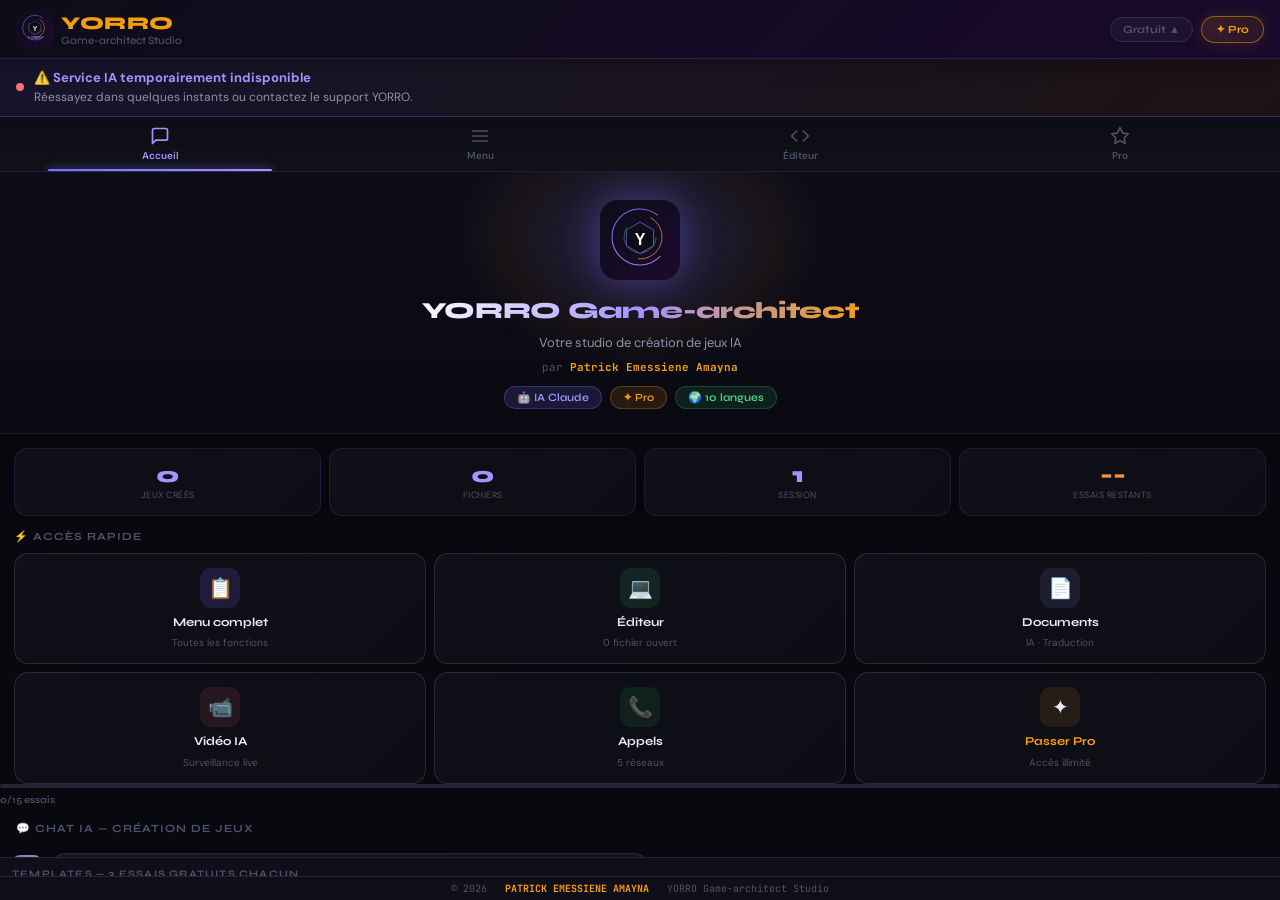
==== commit 37b16798: "Add files via upload" ====
--- a/index.html
+++ b/index.html
@@ -7,7 +7,7 @@
 <meta name="apple-mobile-web-app-capable" content="yes"/>
 <meta name="apple-mobile-web-app-status-bar-style" content="black-translucent"/>
 <title>YORRO Game-architect Studio</title>
-<script src="https://www.paypal.com/sdk/js?client-id=BAA36HWl4FfE_cPg4sZOHzSkBRJOSIY4cYGHtWwwBW5GJgx8yCZUXEc2ll8Ce1GvBh0fwHAEVnEl05mA2g&components=hosted-buttons&disable-funding=venmo&currency=USD"></script>
+<script src="https://www.paypal.com/sdk/js?client-id=BAA36HWl4FfE_cPg4sZOHzSkBRJOSIY4cYGHtWwwBW5GJgx8yCZUXEc2ll8Ce1GvBh0fwHAEVnEl05mA2g&components=buttons&disable-funding=venmo&currency=USD"></script>
 <link href="https://fonts.googleapis.com/css2?family=Syne:wght@400;600;700;800&family=JetBrains+Mono:wght@400;500&family=DM+Sans:wght@300;400;500;600&display=swap" rel="stylesheet"/>
 <style>
 *,*::before,*::after{box-sizing:border-box;margin:0;padding:0;-webkit-tap-highlight-color:transparent}
@@ -27,7 +27,7 @@
 body{height:100%;overflow:hidden;background:var(--bg);color:var(--text);font-family:var(--font-body);font-size:15px}
 
 /* ══ APP SHELL ══ */
-.app{display:flex;flex-direction:column;height:100vh;height:100dvh}
+.app{display:flex;flex-direction:column;min-height:100vh;min-height:100dvh}
 
 /* ══ TOPBAR ══ */
 .topbar{
@@ -122,9 +122,9 @@
 }
 
 /* ══ VIEWS ══ */
-.views{flex:1;overflow:hidden;position:relative}
+.views{flex:1;position:relative}
 .view{position:absolute;inset:0;overflow-y:auto;overflow-x:hidden;display:none;flex-direction:column}
-.view.active{display:flex}
+.view.active{display:flex;min-height:calc(100vh - 200px)}
 
 /* ── VIEW: CHAT ── */
 .chat-view{background:var(--bg)}
@@ -147,9 +147,9 @@
   word-break:break-word;
 }
 .msg.agent .msg-bubble{
-  background:linear-gradient(135deg,rgba(26,26,37,.9),rgba(22,22,33,.95));
-  border:1px solid rgba(124,109,250,.2);border-bottom-left-radius:4px;color:var(--text);
-  box-shadow:0 2px 12px rgba(0,0,0,.2);
+  background:linear-gradient(135deg,rgba(22,22,35,.95),rgba(18,18,28,.98));
+  border:1px solid rgba(124,109,250,.18);border-bottom-left-radius:4px;color:var(--text);
+  box-shadow:0 4px 16px rgba(0,0,0,.25),inset 0 1px 0 rgba(255,255,255,.03);
 }
 .msg.user .msg-bubble{
   background:linear-gradient(135deg,var(--accent),rgba(124,109,250,.85));
@@ -232,14 +232,19 @@
 .chat-input{flex:1;background:transparent;border:none;outline:none;color:var(--text);font-family:var(--font-body);font-size:14px;resize:none;min-height:22px;max-height:110px;line-height:1.5}
 .chat-input::placeholder{color:var(--text3)}
 .send-btn{
-  width:36px;height:36px;border-radius:10px;border:none;
+  width:38px;height:38px;border-radius:12px;border:none;
   background:linear-gradient(135deg,var(--accent),var(--accent4));
   color:#fff;cursor:pointer;display:flex;align-items:center;justify-content:center;
   transition:all .15s;flex-shrink:0;
-  box-shadow:0 2px 12px rgba(124,109,250,.4);
-}
-.send-btn:active{transform:scale(.88);box-shadow:none}
-.send-btn:disabled{background:var(--bg4);color:var(--text3);cursor:default;box-shadow:none}
+  box-shadow:0 4px 16px rgba(124,109,250,.45);
+  animation:sendPulse 3s ease-in-out infinite;
+}
+@keyframes sendPulse{
+  0%,100%{box-shadow:0 4px 16px rgba(124,109,250,.45)}
+  50%{box-shadow:0 4px 24px rgba(124,109,250,.65)}
+}
+.send-btn:active{transform:scale(.88);box-shadow:none;animation:none}
+.send-btn:disabled{background:var(--bg4);color:var(--text3);cursor:default;box-shadow:none;animation:none}
 
 /* ── VIEW: PROJECTS ── */
 .projects-view{background:var(--bg);padding:0}
@@ -488,6 +493,51 @@
 .notif.error .ni{color:var(--red)}
 .notif.info .ni{color:var(--accent2)}
 .notif.gold .ni{color:var(--gold)}
+
+/* ══ NETWORK CARDS ══ */
+.network-card{
+  display:flex;align-items:center;gap:10px;padding:11px 12px;
+  background:var(--bg2);border:1.5px solid var(--border);
+  border-radius:12px;cursor:pointer;transition:all .15s;
+}
+.network-card:active{transform:scale(.98)}
+.network-card.selected-net{
+  border-color:var(--accent);
+  background:rgba(124,109,250,.08);
+}
+.net-icon{width:36px;height:36px;border-radius:9px;display:flex;align-items:center;justify-content:center;font-size:18px;flex-shrink:0}
+.net-info{flex:1;min-width:0}
+.net-name{font-size:13px;font-weight:700;font-family:var(--font-head);display:flex;align-items:center;gap:6px;flex-wrap:wrap}
+.net-desc{font-size:11px;color:var(--text3);margin-top:2px;line-height:1.4}
+.net-tag{padding:2px 6px;border-radius:4px;font-size:9px;font-weight:700;font-family:var(--font-head)}
+.net-tag.free{background:rgba(74,222,128,.15);color:var(--accent3)}
+.net-tag.africa{background:rgba(251,146,60,.15);color:var(--accent4)}
+.net-tag.cheap{background:rgba(245,158,11,.15);color:var(--gold)}
+.net-tag.pro{background:rgba(165,148,255,.15);color:var(--accent2)}
+.net-tag.backup{background:rgba(248,113,113,.15);color:var(--red)}
+.net-status{display:flex;flex-direction:column;align-items:flex-end;gap:4px;flex-shrink:0}
+.net-cost{font-family:var(--font-code);font-size:11px;font-weight:700;color:var(--text2)}
+.net-config-btn{font-size:14px;cursor:pointer;padding:2px 5px;border-radius:5px;background:var(--bg3);transition:all .12s}
+.net-config-btn:hover{background:var(--bg4)}
+.net-config-panel{
+  background:var(--bg3);border:1px solid var(--border2);
+  border-radius:10px;padding:12px;display:flex;flex-direction:column;gap:8px;
+  animation:msgIn .15s ease;
+}
+.net-field-label{font-size:11px;font-weight:700;color:var(--text3);font-family:var(--font-head)}
+.net-input{
+  background:var(--bg2);border:1.5px solid var(--border2);border-radius:8px;
+  padding:8px 12px;font-family:var(--font-code);font-size:12px;color:var(--text);
+  outline:none;transition:border-color .15s;width:100%;
+}
+.net-input:focus{border-color:var(--accent)}
+.net-save-btn{
+  padding:9px;border-radius:9px;border:none;
+  background:linear-gradient(135deg,var(--accent),var(--accent4));
+  color:#fff;font-family:var(--font-head);font-size:12px;font-weight:700;cursor:pointer;
+}
+.net-save-btn:active{transform:scale(.97)}
+
 .loading-bar{position:fixed;top:0;left:0;height:3px;background:linear-gradient(90deg,var(--accent),var(--accent4));z-index:999;transition:width .3s;border-radius:0 3px 3px 0;opacity:0}
 
 /* ══ DOCUMENT VIEW ══ */
@@ -1075,6 +1125,224 @@
 .permission-step-num{width:22px;height:22px;border-radius:50%;background:var(--gold);color:#000;font-family:var(--font-head);font-size:11px;font-weight:800;display:flex;align-items:center;justify-content:center;flex-shrink:0}
 .permission-step-text{font-size:12px;color:var(--text2);line-height:1.5}
 .permission-step-text strong{color:var(--text)}
+
+
+
+/* ══ HERO SECTION ══ */
+.hero-section{
+  position:relative;overflow:hidden;
+  padding:28px 20px 24px;
+  background:linear-gradient(180deg,rgba(13,13,26,.98) 0%,rgba(10,10,18,.95) 100%);
+  border-bottom:1px solid rgba(124,109,250,.15);
+  flex-shrink:0;
+}
+.hero-bg-glow{
+  position:absolute;top:-60px;left:50%;transform:translateX(-50%);
+  width:380px;height:260px;
+  background:radial-gradient(ellipse,rgba(124,109,250,.22) 0%,rgba(245,158,11,.05) 50%,transparent 70%);
+  pointer-events:none;animation:heroPulse 4s ease-in-out infinite;
+}
+@keyframes heroPulse{
+  0%,100%{opacity:.7;transform:translateX(-50%) scale(1)}
+  50%{opacity:1;transform:translateX(-50%) scale(1.05)}
+}
+.hero-content{display:flex;flex-direction:column;align-items:center;text-align:center;gap:8px;position:relative;z-index:1}
+.hero-logo{margin-bottom:4px;filter:drop-shadow(0 0 20px rgba(124,109,250,.4))}
+.hero-title{
+  font-family:var(--font-head);font-size:23px;font-weight:800;
+  background:linear-gradient(135deg,#ffffff 0%,var(--accent2) 50%,var(--gold) 100%);
+  -webkit-background-clip:text;-webkit-text-fill-color:transparent;
+  background-clip:text;letter-spacing:-.3px;line-height:1.2;
+}
+.hero-sub{font-size:13px;color:var(--text2);line-height:1.5}
+.hero-owner{font-size:11px;color:var(--text3);font-family:var(--font-code)}
+.hero-owner strong{color:var(--gold)}
+.hero-badges{display:flex;gap:8px;flex-wrap:wrap;justify-content:center;margin-top:4px}
+.hero-badge{
+  padding:4px 12px;border-radius:20px;font-size:11px;font-weight:600;
+  font-family:var(--font-head);
+}
+.hero-badge.purple{background:rgba(124,109,250,.15);color:var(--accent2);border:1px solid rgba(124,109,250,.3)}
+.hero-badge.gold{background:rgba(245,158,11,.12);color:var(--gold);border:1px solid rgba(245,158,11,.25)}
+.hero-badge.green{background:rgba(74,222,128,.1);color:var(--accent3);border:1px solid rgba(74,222,128,.2)}
+
+/* ══ QUICK STATS ══ */
+.quick-stats{
+  display:grid;grid-template-columns:repeat(4,1fr);gap:8px;
+  padding:14px 14px 0;flex-shrink:0;
+}
+.qs-card{
+  background:linear-gradient(135deg,rgba(17,17,26,.92),rgba(14,14,22,.85));
+  border:1px solid rgba(124,109,250,.14);border-radius:13px;
+  padding:13px 8px;text-align:center;transition:all .2s;
+  box-shadow:0 2px 8px rgba(0,0,0,.2);
+}
+.qs-card:active{transform:scale(.96);border-color:var(--accent);}
+.qs-val{font-family:var(--font-head);font-size:22px;font-weight:800;color:var(--accent2)}
+.qs-lbl{font-size:9px;color:var(--text3);margin-top:2px;line-height:1.3;text-transform:uppercase;letter-spacing:.5px}
+
+/* ══ FEATURES SECTION ══ */
+.features-section{padding:14px 14px 0;flex-shrink:0}
+.features-title{
+  font-family:var(--font-head);font-size:11px;font-weight:700;
+  color:var(--text3);text-transform:uppercase;letter-spacing:1px;
+  margin-bottom:10px;
+}
+.features-grid{display:grid;grid-template-columns:repeat(3,1fr);gap:8px}
+.feat-card{
+  background:linear-gradient(135deg,rgba(17,17,26,.92),rgba(14,14,22,.85));
+  border:1px solid rgba(54,54,80,.7);border-radius:14px;
+  padding:14px 10px;cursor:pointer;transition:all .2s;
+  display:flex;flex-direction:column;align-items:center;gap:7px;text-align:center;
+  position:relative;overflow:hidden;
+}
+.feat-card::after{
+  content:'';position:absolute;inset:0;
+  background:linear-gradient(135deg,rgba(124,109,250,.06),transparent);
+  opacity:0;transition:opacity .2s;border-radius:14px;
+}
+.feat-card:active{transform:scale(.93);}
+.feat-card:active::after{opacity:1;}
+.feat-icon{
+  width:40px;height:40px;border-radius:11px;
+  display:flex;align-items:center;justify-content:center;font-size:20px;
+  transition:transform .18s;
+}
+.feat-card:active .feat-icon{transform:scale(.9)}
+.feat-name{font-family:var(--font-head);font-size:12px;font-weight:700;line-height:1.2}
+.feat-sub{font-size:10px;color:var(--text3);line-height:1.3}
+
+/* ══ CHAT SECTION LABEL ══ */
+.chat-section-label{
+  padding:14px 16px 6px;
+  font-family:var(--font-head);font-size:11px;font-weight:700;
+  color:var(--text3);text-transform:uppercase;letter-spacing:1px;
+  flex-shrink:0;
+}
+
+/* ══ SCROLLBAR GLOBAL ══ */
+body::-webkit-scrollbar{width:4px}
+body::-webkit-scrollbar-thumb{background:var(--border2);border-radius:2px}
+
+/* ══ MENU DRAWER ══ */
+.menu-overlay{
+  position:fixed;inset:0;background:rgba(0,0,0,.7);z-index:300;
+  display:none;animation:fadeIn .2s ease;backdrop-filter:blur(4px);
+}
+.menu-overlay.open{display:block}
+.menu-drawer{
+  position:fixed;left:0;top:0;bottom:0;width:82%;max-width:320px;
+  background:linear-gradient(180deg,#0e0e1c 0%,#0a0a14 60%,#08080f 100%);
+  border-right:1px solid rgba(124,109,250,.2);
+  z-index:301;display:flex;flex-direction:column;
+  transform:translateX(-100%);transition:transform .3s cubic-bezier(.4,0,.2,1);
+  overflow:hidden;
+}
+.menu-drawer.open{transform:translateX(0)}
+
+/* Header du menu */
+.menu-header{
+  padding:20px 20px 16px;
+  background:linear-gradient(135deg,rgba(124,109,250,.12),rgba(245,158,11,.06));
+  border-bottom:1px solid rgba(124,109,250,.15);flex-shrink:0;
+}
+.menu-logo-row{display:flex;align-items:center;gap:10px;margin-bottom:12px}
+.menu-logo-icon{
+  width:44px;height:44px;border-radius:12px;overflow:hidden;flex-shrink:0;
+  background:linear-gradient(135deg,#0d0d18,#1a0a2e);
+}
+.menu-logo-info{flex:1}
+.menu-logo-title{font-family:var(--font-head);font-size:16px;font-weight:800;color:var(--gold);letter-spacing:.5px}
+.menu-logo-sub{font-size:10px;color:var(--text3);margin-top:1px;text-transform:uppercase;letter-spacing:.5px}
+.menu-close{width:32px;height:32px;border-radius:8px;border:1px solid var(--border2);background:transparent;color:var(--text2);cursor:pointer;display:flex;align-items:center;justify-content:center;font-size:16px;flex-shrink:0;transition:all .15s}
+.menu-close:active{background:var(--bg3)}
+
+/* Plan badge dans menu */
+.menu-plan-badge{
+  display:flex;align-items:center;gap:8px;
+  padding:10px 14px;border-radius:12px;
+  background:linear-gradient(135deg,rgba(245,158,11,.12),rgba(251,146,60,.07));
+  border:1px solid rgba(245,158,11,.25);cursor:pointer;transition:all .15s;
+  box-shadow:0 2px 12px rgba(245,158,11,.1);
+}
+.menu-plan-badge:active{transform:scale(.97);background:rgba(245,158,11,.2)}
+.menu-plan-info{flex:1}
+.menu-plan-name{font-family:var(--font-head);font-size:12px;font-weight:700;color:var(--gold)}
+.menu-plan-desc{font-size:10px;color:var(--text3);margin-top:1px}
+.menu-plan-arrow{font-size:12px;color:var(--gold)}
+
+/* Corps du menu */
+.menu-body{flex:1;overflow-y:auto;padding:10px 0}
+.menu-body::-webkit-scrollbar{width:3px}
+.menu-body::-webkit-scrollbar-thumb{background:var(--border2);border-radius:2px}
+
+/* Section label */
+.menu-section-label{
+  font-size:10px;font-weight:700;letter-spacing:1.5px;
+  text-transform:uppercase;color:var(--text3);
+  font-family:var(--font-head);
+  padding:14px 20px 6px;
+}
+
+/* Items de menu */
+.menu-item{
+  display:flex;align-items:center;gap:14px;
+  padding:14px 20px;cursor:pointer;transition:all .15s;
+  position:relative;border-bottom:1px solid rgba(255,255,255,.02);
+}
+.menu-item:active{background:linear-gradient(135deg,rgba(124,109,250,.1),rgba(251,146,60,.04))}
+.menu-item.active-item{background:rgba(124,109,250,.1)}
+.menu-item.active-item::before{
+  content:'';position:absolute;left:0;top:0;bottom:0;width:3px;
+  background:linear-gradient(180deg,var(--accent),var(--accent4));
+  border-radius:0 3px 3px 0;
+}
+.menu-item-icon{
+  width:40px;height:40px;border-radius:11px;
+  display:flex;align-items:center;justify-content:center;
+  font-size:18px;flex-shrink:0;transition:all .15s;
+}
+.menu-item-text{flex:1}
+.menu-item-title{font-size:14px;font-weight:600;font-family:var(--font-head)}
+.menu-item-sub{font-size:11px;color:var(--text3);margin-top:2px}
+.menu-item-badge{
+  padding:2px 8px;border-radius:10px;font-size:10px;font-weight:700;
+  font-family:var(--font-head);flex-shrink:0;
+}
+.menu-item-arrow{color:var(--text3);font-size:12px;flex-shrink:0}
+.menu-divider{height:1px;background:var(--border);margin:6px 16px}
+
+/* Sélecteur de langue dans menu */
+.lang-selector-wrap{padding:10px 16px 14px}
+.lang-selector-title{
+  font-size:10px;font-weight:700;letter-spacing:1.5px;
+  text-transform:uppercase;color:var(--text3);
+  font-family:var(--font-head);margin-bottom:8px;
+  display:flex;align-items:center;gap:6px;
+}
+.lang-grid-menu{display:grid;grid-template-columns:repeat(5,1fr);gap:6px}
+.lang-btn-menu{
+  display:flex;flex-direction:column;align-items:center;gap:3px;
+  padding:8px 4px;border-radius:10px;border:1px solid var(--border2);
+  background:var(--bg3);cursor:pointer;transition:all .15s;
+}
+.lang-btn-menu:active{transform:scale(.92)}
+.lang-btn-menu.active-lang{
+  border-color:var(--accent);background:rgba(124,109,250,.12);
+}
+.lang-flag-emoji{font-size:20px;line-height:1}
+.lang-code{font-size:9px;font-weight:700;color:var(--text3);font-family:var(--font-head)}
+.lang-btn-menu.active-lang .lang-code{color:var(--accent2)}
+
+/* Footer menu */
+.menu-footer{
+  padding:14px 20px;border-top:1px solid var(--border);flex-shrink:0;
+  background:rgba(0,0,0,.2);
+}
+.menu-footer-sig{font-size:10px;color:var(--text3);font-family:var(--font-code);text-align:center;line-height:1.6}
+.menu-footer-sig strong{color:var(--gold)}
+.menu-version{display:flex;align-items:center;justify-content:center;gap:6px;margin-top:6px}
+.menu-ver-badge{padding:2px 8px;border-radius:5px;background:rgba(124,109,250,.15);color:var(--accent2);font-size:10px;font-weight:700;font-family:var(--font-head)}
 
 ::-webkit-scrollbar{width:4px;height:4px}
 ::-webkit-scrollbar-thumb{background:var(--border2);border-radius:2px}
@@ -1155,45 +1423,21 @@
   <div class="mobile-nav">
     <button class="mobile-nav-btn active" id="nav-chat" onclick="switchView('chat')">
       <svg viewBox="0 0 24 24" fill="none" stroke="currentColor" stroke-width="2" stroke-linecap="round" stroke-linejoin="round"><path d="M21 15a2 2 0 0 1-2 2H7l-4 4V5a2 2 0 0 1 2-2h14a2 2 0 0 1 2 2z"/></svg>
-      Chat IA
+      Accueil
     </button>
-    <button class="mobile-nav-btn" id="nav-projects" onclick="switchView('projects')">
-      <svg viewBox="0 0 24 24" fill="none" stroke="currentColor" stroke-width="2" stroke-linecap="round" stroke-linejoin="round"><rect x="2" y="3" width="20" height="14" rx="2"/><line x1="8" y1="21" x2="16" y2="21"/><line x1="12" y1="17" x2="12" y2="21"/></svg>
-      Projets
-      <span class="mobile-nav-badge" id="projects-badge" style="display:none">0</span>
+    <button class="mobile-nav-btn" onclick="openMenu()">
+      <svg viewBox="0 0 24 24" fill="none" stroke="currentColor" stroke-width="2" stroke-linecap="round" stroke-linejoin="round"><line x1="3" y1="12" x2="21" y2="12"/><line x1="3" y1="6" x2="21" y2="6"/><line x1="3" y1="18" x2="21" y2="18"/></svg>
+      Menu
+      <span class="mobile-nav-badge" id="menu-badge" style="display:none">!</span>
     </button>
     <button class="mobile-nav-btn" id="nav-editor" onclick="switchView('editor')">
       <svg viewBox="0 0 24 24" fill="none" stroke="currentColor" stroke-width="2" stroke-linecap="round" stroke-linejoin="round"><polyline points="16 18 22 12 16 6"/><polyline points="8 6 2 12 8 18"/></svg>
       Éditeur
       <span class="mobile-nav-badge" id="editor-badge" style="display:none">0</span>
     </button>
-    <button class="mobile-nav-btn" id="nav-stats" onclick="switchView('stats')">
-      <svg viewBox="0 0 24 24" fill="none" stroke="currentColor" stroke-width="2" stroke-linecap="round" stroke-linejoin="round"><line x1="18" y1="20" x2="18" y2="10"/><line x1="12" y1="20" x2="12" y2="4"/><line x1="6" y1="20" x2="6" y2="14"/></svg>
-      Stats
-    </button>
-    <button class="mobile-nav-btn" id="nav-call" onclick="switchView('call')">
-      <svg viewBox="0 0 24 24" fill="none" stroke="currentColor" stroke-width="2" stroke-linecap="round" stroke-linejoin="round"><path d="M22 16.92v3a2 2 0 0 1-2.18 2 19.79 19.79 0 0 1-8.63-3.07A19.5 19.5 0 0 1 4.07 12a19.79 19.79 0 0 1-3-8.63A2 2 0 0 1 3 1.18h3a2 2 0 0 1 2 1.72c.127.96.361 1.903.7 2.81a2 2 0 0 1-.45 2.11L7.09 8.91a16 16 0 0 0 6.89 6.9l1.19-1.19a2 2 0 0 1 2.11-.45c.907.339 1.85.573 2.81.7A2 2 0 0 1 22 16.92z"/></svg>
-      Appels
-    </button>
-    <button class="mobile-nav-btn" id="nav-docs" onclick="switchView('docs')">
-      <svg viewBox="0 0 24 24" fill="none" stroke="currentColor" stroke-width="2" stroke-linecap="round" stroke-linejoin="round"><path d="M14 2H6a2 2 0 0 0-2 2v16a2 2 0 0 0 2 2h12a2 2 0 0 0 2-2V8z"/><polyline points="14 2 14 8 20 8"/><line x1="16" y1="13" x2="8" y2="13"/><line x1="16" y1="17" x2="8" y2="17"/><polyline points="10 9 9 9 8 9"/></svg>
-      Docs
-    </button>
-    <button class="mobile-nav-btn" id="nav-phone" onclick="switchView('phone')">
-      <svg viewBox="0 0 24 24" fill="none" stroke="currentColor" stroke-width="2" stroke-linecap="round" stroke-linejoin="round"><path d="M22 16.92v3a2 2 0 0 1-2.18 2 19.79 19.79 0 0 1-8.63-3.07A19.5 19.5 0 0 1 4.69 13a19.79 19.79 0 0 1-3.07-8.67A2 2 0 0 1 3.6 2h3a2 2 0 0 1 2 1.72c.127.96.361 1.903.7 2.81a2 2 0 0 1-.45 2.11L8.09 9.91a16 16 0 0 0 6 6l1.27-1.27a2 2 0 0 1 2.11-.45c.907.339 1.85.573 2.81.7A2 2 0 0 1 22 16.92z"/></svg>
-      Appels
-    </button>
-    <button class="mobile-nav-btn" id="nav-phone" onclick="switchView('phone')">
-      <svg viewBox="0 0 24 24" fill="none" stroke="currentColor" stroke-width="2" stroke-linecap="round" stroke-linejoin="round"><path d="M22 16.92v3a2 2 0 01-2.18 2 19.79 19.79 0 01-8.63-3.07A19.5 19.5 0 013.07 9.81a19.79 19.79 0 01-3.07-8.68A2 2 0 012 1h3a2 2 0 012 1.72c.127.96.361 1.903.7 2.81a2 2 0 01-.45 2.11L6.91 8.5a16 16 0 006.59 6.59l1.27-1.27a2 2 0 012.11-.45c.907.339 1.85.573 2.81.7A2 2 0 0122 16.92z"/></svg>
-      Appels
-    </button>
-    <button class="mobile-nav-btn" id="nav-vsurv" onclick="switchView('vsurv')">
-      <svg viewBox="0 0 24 24" fill="none" stroke="currentColor" stroke-width="2" stroke-linecap="round" stroke-linejoin="round"><path d="M23 7l-7 5 7 5V7z"/><rect x="1" y="5" width="15" height="14" rx="2" ry="2"/></svg>
-      Video IA
-    </button>
-    <button class="mobile-nav-btn" id="nav-legal" onclick="switchView('legal')">
-      <svg viewBox="0 0 24 24" fill="none" stroke="currentColor" stroke-width="2" stroke-linecap="round" stroke-linejoin="round"><path d="M12 22s8-4 8-10V5l-8-3-8 3v7c0 6 8 10 8 10z"/></svg>
-      Légal
+    <button class="mobile-nav-btn" onclick="openSub()">
+      <svg viewBox="0 0 24 24" fill="none" stroke="currentColor" stroke-width="2" stroke-linecap="round" stroke-linejoin="round"><polygon points="12 2 15.09 8.26 22 9.27 17 14.14 18.18 21.02 12 17.77 5.82 21.02 7 14.14 2 9.27 8.91 8.26 12 2"/></svg>
+      Pro
     </button>
   </div>
 
@@ -1202,44 +1446,148 @@
 
     <!-- ── CHAT VIEW ── -->
     <div class="view chat-view active" id="view-chat">
+
+      <!-- ══ HERO SECTION ══ -->
+      <div class="hero-section">
+        <div class="hero-bg-glow"></div>
+        <div class="hero-content">
+          <!-- Logo animé -->
+          <div class="hero-logo">
+            <svg xmlns="http://www.w3.org/2000/svg" viewBox="0 0 400 400" width="80" height="80">
+              <defs>
+                <linearGradient id="hbg" x1="0%" y1="0%" x2="100%" y2="100%"><stop offset="0%" style="stop-color:#0d0d18"/><stop offset="100%" style="stop-color:#1a0a2e"/></linearGradient>
+                <linearGradient id="hg1" x1="0%" y1="0%" x2="100%" y2="100%"><stop offset="0%" style="stop-color:#7c6dfa"/><stop offset="100%" style="stop-color:#a594ff"/></linearGradient>
+                <linearGradient id="hg2" x1="0%" y1="0%" x2="100%" y2="100%"><stop offset="0%" style="stop-color:#f59e0b"/><stop offset="100%" style="stop-color:#fb923c"/></linearGradient>
+                <linearGradient id="hg3" x1="0%" y1="0%" x2="100%" y2="100%"><stop offset="0%" style="stop-color:#4ade80"/><stop offset="100%" style="stop-color:#22c55e"/></linearGradient>
+              </defs>
+              <rect width="400" height="400" rx="90" fill="url(#hbg)"/>
+              <circle cx="200" cy="185" r="140" fill="none" stroke="url(#hg1)" stroke-width="5" stroke-dasharray="650 880" opacity="0.9">
+                <animateTransform attributeName="transform" type="rotate" from="0 200 185" to="360 200 185" dur="10s" repeatCount="indefinite"/>
+              </circle>
+              <circle cx="200" cy="185" r="110" fill="none" stroke="url(#hg2)" stroke-width="4" stroke-dasharray="300 400" opacity="0.8">
+                <animateTransform attributeName="transform" type="rotate" from="360 200 185" to="0 200 185" dur="7s" repeatCount="indefinite"/>
+              </circle>
+              <circle cx="200" cy="185" r="80" fill="none" stroke="url(#hg3)" stroke-width="3" stroke-dasharray="150 200" opacity="0.7">
+                <animateTransform attributeName="transform" type="rotate" from="0 200 185" to="360 200 185" dur="4s" repeatCount="indefinite"/>
+              </circle>
+              <polygon points="200,110 268,150 268,228 200,268 132,228 132,150" fill="#0d0d18" stroke="url(#hg1)" stroke-width="3"/>
+              <text x="200" y="203" font-family="Arial Black,sans-serif" font-size="80" font-weight="900" fill="white" text-anchor="middle" dominant-baseline="middle">Y</text>
+            </svg>
+          </div>
+          <div class="hero-title" data-i18n="welcome_title">YORRO Game-architect</div>
+          <div class="hero-sub" data-i18n="welcome_sub">Votre studio de création de jeux IA</div>
+          <div class="hero-owner">par <strong>Patrick Emessiene Amayna</strong></div>
+
+          <!-- Badges hero -->
+          <div class="hero-badges">
+            <div class="hero-badge purple">🤖 IA Claude</div>
+            <div class="hero-badge gold">✦ Pro</div>
+            <div class="hero-badge green">🌍 10 langues</div>
+          </div>
+        </div>
+      </div>
+
+      <!-- ══ STATS RAPIDES ══ -->
+      <div class="quick-stats">
+        <div class="qs-card">
+          <div class="qs-val" id="qs-games">0</div>
+          <div class="qs-lbl">Jeux créés</div>
+        </div>
+        <div class="qs-card">
+          <div class="qs-val" id="qs-files">0</div>
+          <div class="qs-lbl">Fichiers</div>
+        </div>
+        <div class="qs-card">
+          <div class="qs-val" id="qs-session">1</div>
+          <div class="qs-lbl">Session</div>
+        </div>
+        <div class="qs-card">
+          <div class="qs-val" id="qs-trials" style="color:var(--accent4)">--</div>
+          <div class="qs-lbl">Essais restants</div>
+        </div>
+      </div>
+
+      <!-- ══ FONCTIONNALITÉS RAPIDES ══ -->
+      <div class="features-section">
+        <div class="features-title">⚡ Accès rapide</div>
+        <div class="features-grid">
+          <div class="feat-card" onclick="openMenu()">
+            <div class="feat-icon" style="background:rgba(124,109,250,.15)">📋</div>
+            <div class="feat-name">Menu complet</div>
+            <div class="feat-sub">Toutes les fonctions</div>
+          </div>
+          <div class="feat-card" onclick="switchView('editor')">
+            <div class="feat-icon" style="background:rgba(74,222,128,.1)">💻</div>
+            <div class="feat-name" data-i18n="menu_editor">Éditeur</div>
+            <div class="feat-sub" id="feat-files-count">0 fichier ouvert</div>
+          </div>
+          <div class="feat-card" onclick="switchView('docs')">
+            <div class="feat-icon" style="background:rgba(165,148,255,.1)">📄</div>
+            <div class="feat-name" data-i18n="menu_docs">Documents</div>
+            <div class="feat-sub">IA · Traduction</div>
+          </div>
+          <div class="feat-card" onclick="switchView('vsurv')">
+            <div class="feat-icon" style="background:rgba(248,113,113,.1)">📹</div>
+            <div class="feat-name" data-i18n="menu_video">Vidéo IA</div>
+            <div class="feat-sub">Surveillance live</div>
+          </div>
+          <div class="feat-card" onclick="switchView('phone')">
+            <div class="feat-icon" style="background:rgba(34,197,94,.1)">📞</div>
+            <div class="feat-name" data-i18n="menu_phone">Appels</div>
+            <div class="feat-sub">5 réseaux</div>
+          </div>
+          <div class="feat-card" onclick="openSub()">
+            <div class="feat-icon" style="background:rgba(245,158,11,.1)">✦</div>
+            <div class="feat-name" style="color:var(--gold)">Passer Pro</div>
+            <div class="feat-sub">Accès illimité</div>
+          </div>
+        </div>
+      </div>
+
+      <!-- ══ QUOTA BARRE ══ -->
+      <div class="quota-bar" id="quota-bar">
+        <div class="quota-track"><div class="quota-fill" id="quota-fill" style="width:0%"></div></div>
+        <span class="quota-lbl" id="quota-lbl">0/15 essais</span>
+      </div>
+
+      <!-- ══ MESSAGES CHAT ══ -->
+      <div class="chat-section-label">💬 Chat IA — Création de jeux</div>
       <div class="chat-messages" id="chat-messages">
         <div class="msg agent">
-          <div class="msg-avatar">🤖</div>
+          <div class="msg-avatar">🎮</div>
           <div class="msg-body">
             <div class="msg-bubble">
               Bienvenue sur <strong>YORRO Game-architect v2.0</strong> par <strong>Patrick Emessiene Amayna</strong>.<br/><br/>
-              🎁 <strong>3 essais gratuits</strong> par fonctionnalité — aucune configuration requise.<br/>
-              Choisissez un template et commencez immédiatement ! 🚀
+              🎁 <strong>3 essais gratuits</strong> par fonctionnalité. Choisissez un template ou décrivez votre jeu ! 🚀
             </div>
             <div class="msg-time">maintenant</div>
           </div>
         </div>
       </div>
 
-      <!-- Quota bar -->
-      <div class="chat-quota" id="chat-quota">
-        <div class="quota-track"><div class="quota-fill g" id="quota-fill" style="width:0%"></div></div>
-        <span class="quota-lbl" id="quota-lbl">0/9 essais</span>
-        <button class="quota-sub-btn" onclick="openSub()">Pro ✦</button>
-      </div>
-
-      <!-- Templates -->
+      <!-- ══ TEMPLATES ══ -->
       <div class="templates-bar">
         <div class="templates-label">Templates — 3 essais gratuits chacun</div>
         <div class="chips-scroll" id="chips-scroll"></div>
       </div>
 
-      <!-- Input -->
+      <!-- ══ INPUT ══ -->
       <div class="chat-input-wrap">
         <div class="input-row">
-          <textarea class="chat-input" id="chat-input" placeholder="Décrivez votre jeu… (Entrée = envoyer)" rows="1" onkeydown="handleKey(event)" oninput="autoResize(this)"></textarea>
+          <textarea class="chat-input" id="chat-input"
+            placeholder="Décrivez votre jeu React... (Entrée = envoyer)"
+            rows="1"
+            onkeydown="handleKey(event)"
+            oninput="autoResize(this)"></textarea>
           <button class="send-btn" id="send-btn" onclick="sendMsg()">
-            <svg width="16" height="16" viewBox="0 0 24 24" fill="none" stroke="currentColor" stroke-width="2.5" stroke-linecap="round" stroke-linejoin="round"><line x1="22" y1="2" x2="11" y2="13"/><polygon points="22 2 15 22 11 13 2 9 22 2"/></svg>
+            <svg width="16" height="16" viewBox="0 0 24 24" fill="none" stroke="currentColor" stroke-width="2.5" stroke-linecap="round" stroke-linejoin="round">
+              <line x1="22" y1="2" x2="11" y2="13"/><polygon points="22 2 15 22 11 13 2 9 22 2"/>
+            </svg>
           </button>
         </div>
       </div>
+
     </div>
-
     <!-- ── PROJECTS VIEW ── -->
     <div class="view projects-view" id="view-projects">
       <div class="view-header">
@@ -1883,487 +2231,6 @@
       </div>
     </div><!-- /vsurv-view -->
 
-    <!-- ── CALL VIEW ── -->
-    <div class="view call-view" id="view-call">
-
-      <div class="call-header">
-        <div class="call-header-title">📞 Centre d'Appels YORRO</div>
-        <div class="call-header-sub">WebRTC interne + Twilio international — Patrick Emessiene Amayna</div>
-      </div>
-
-      <!-- Tabs -->
-      <div class="call-tabs">
-        <button class="call-tab active" id="ctab-dialer" onclick="setCallTab('dialer')">📞 Clavier</button>
-        <button class="call-tab" id="ctab-contacts" onclick="setCallTab('contacts')">👥 Contacts</button>
-        <button class="call-tab" id="ctab-history" onclick="setCallTab('history')">🕐 Historique</button>
-        <button class="call-tab" id="ctab-settings" onclick="setCallTab('settings')">⚙️ Config</button>
-      </div>
-
-      <div style="flex:1;overflow-y:auto;-webkit-overflow-scrolling:touch" id="call-scroll">
-
-        <!-- DIALER -->
-        <div id="cpanel-dialer">
-          <!-- Indicateur mode -->
-          <div style="display:flex;gap:8px;margin:12px 14px 8px;align-items:center">
-            <div id="call-mode-badge-yorro" style="flex:1;padding:8px;border-radius:9px;background:rgba(124,109,250,.1);border:1px solid rgba(124,109,250,.25);text-align:center;cursor:pointer;transition:all .15s" onclick="setCallMode('yorro')">
-              <div style="font-family:var(--font-head);font-size:11px;font-weight:700;color:var(--accent2)">🌐 YORRO Interne</div>
-              <div style="font-size:10px;color:var(--text3);margin-top:2px">WebRTC • Gratuit</div>
-            </div>
-            <div id="call-mode-badge-twilio" style="flex:1;padding:8px;border-radius:9px;background:var(--bg3);border:1px solid var(--border2);text-align:center;cursor:pointer;transition:all .15s" onclick="setCallMode('twilio')">
-              <div style="font-family:var(--font-head);font-size:11px;font-weight:700;color:var(--accent4)">📱 Numéro réel</div>
-              <div style="font-size:10px;color:var(--text3);margin-top:2px">Twilio • 0.02$/min</div>
-            </div>
-          </div>
-
-          <div class="call-dialer">
-            <div class="call-dialer-display">
-              <div class="call-country-row">
-                <select class="call-country-sel" id="call-country" onchange="updateCountryCode()">
-                  <option value="+237">🇨🇲 +237 Cameroun</option>
-                  <option value="+33">🇫🇷 +33 France</option>
-                  <option value="+1">🇺🇸 +1 USA</option>
-                  <option value="+44">🇬🇧 +44 UK</option>
-                  <option value="+225">🇨🇮 +225 Côte d'Ivoire</option>
-                  <option value="+221">🇸🇳 +221 Sénégal</option>
-                  <option value="+242">🇨🇬 +242 Congo</option>
-                  <option value="+243">🇨🇩 +243 RDC</option>
-                  <option value="+241">🇬🇦 +241 Gabon</option>
-                  <option value="+212">🇲🇦 +212 Maroc</option>
-                  <option value="+216">🇹🇳 +216 Tunisie</option>
-                  <option value="+213">🇩🇿 +213 Algérie</option>
-                  <option value="+32">🇧🇪 +32 Belgique</option>
-                  <option value="+41">🇨🇭 +41 Suisse</option>
-                </select>
-              </div>
-              <div class="call-number-display" id="call-display">__________</div>
-              <div class="call-number-sub" id="call-display-sub">Entrez un numéro ou sélectionnez un contact</div>
-            </div>
-
-            <!-- Keypad -->
-            <div class="call-keypad">
-              <button class="call-key" onclick="dialKey('1')">1<span class="call-key-sub"></span></button>
-              <button class="call-key" onclick="dialKey('2')">2<span class="call-key-sub">ABC</span></button>
-              <button class="call-key" onclick="dialKey('3')">3<span class="call-key-sub">DEF</span></button>
-              <button class="call-key" onclick="dialKey('4')">4<span class="call-key-sub">GHI</span></button>
-              <button class="call-key" onclick="dialKey('5')">5<span class="call-key-sub">JKL</span></button>
-              <button class="call-key" onclick="dialKey('6')">6<span class="call-key-sub">MNO</span></button>
-              <button class="call-key" onclick="dialKey('7')">7<span class="call-key-sub">PQRS</span></button>
-              <button class="call-key" onclick="dialKey('8')">8<span class="call-key-sub">TUV</span></button>
-              <button class="call-key" onclick="dialKey('9')">9<span class="call-key-sub">WXYZ</span></button>
-              <button class="call-key" onclick="dialKey('*')">*</button>
-              <button class="call-key" onclick="dialKey('0')">0<span class="call-key-sub">+</span></button>
-              <button class="call-key" onclick="dialKey('#')">#</button>
-            </div>
-
-            <!-- Actions -->
-            <div class="call-action-row">
-              <button class="call-btn-side" onclick="clearLastDigit()" title="Effacer">⌫</button>
-              <button class="call-btn-main" id="call-main-btn" onclick="initiateCall()">📞</button>
-              <button class="call-btn-side active-side" id="btn-mic" onclick="toggleMic()" title="Micro">🎤</button>
-            </div>
-          </div>
-
-          <!-- WebRTC Room -->
-          <div class="webrtc-room" id="webrtc-room">
-            <div class="webrtc-room-title">🌐 Salle YORRO active — Partagez le lien</div>
-            <div class="webrtc-peers" id="webrtc-peers">
-              <div class="webrtc-peer"><div class="webrtc-peer-icon">👤</div>Vous</div>
-            </div>
-            <button class="webrtc-share-btn" onclick="shareRoomLink()">📤 Partager le lien d'appel YORRO</button>
-          </div>
-
-          <!-- Info box -->
-          <div style="margin:0 14px 14px;padding:12px;background:var(--bg2);border:1px solid var(--border);border-radius:12px;font-size:12px;color:var(--text2);line-height:1.6">
-            <div style="font-family:var(--font-head);font-size:11px;font-weight:700;color:var(--text3);text-transform:uppercase;letter-spacing:.8px;margin-bottom:6px">Comment ça fonctionne</div>
-            <div>🌐 <strong style="color:var(--accent2)">YORRO Interne</strong> — Appel gratuit peer-to-peer via WebRTC entre utilisateurs YORRO. Qualité HD, chiffré.</div>
-            <div style="margin-top:6px">📱 <strong style="color:var(--accent4)">Numéro réel</strong> — Appel vers tout numéro mobile/fixe mondial via Twilio. Configurez vos identifiants dans Paramètres.</div>
-          </div>
-        </div>
-
-        <!-- CONTACTS -->
-        <div id="cpanel-contacts" style="display:none">
-          <div style="padding:12px 14px">
-            <input id="contact-search" type="text" placeholder="Rechercher un contact..." style="width:100%;background:var(--bg3);border:1.5px solid var(--border2);border-radius:10px;padding:10px 14px;font-family:var(--font-body);font-size:13px;color:var(--text);outline:none" oninput="filterContacts(this.value)"/>
-          </div>
-          <div style="padding:0 14px 6px;font-family:var(--font-head);font-size:10px;font-weight:700;color:var(--text3);text-transform:uppercase;letter-spacing:1px">Contacts YORRO (Internes)</div>
-          <div class="call-contacts" id="contacts-yorro"></div>
-          <div style="padding:8px 14px 6px;font-family:var(--font-head);font-size:10px;font-weight:700;color:var(--text3);text-transform:uppercase;letter-spacing:1px">Contacts Externes</div>
-          <div class="call-contacts" id="contacts-ext"></div>
-          <button onclick="addContact()" style="margin:0 14px 14px;width:calc(100% - 28px);padding:11px;border-radius:10px;border:1.5px dashed var(--border2);background:transparent;color:var(--text2);font-family:var(--font-head);font-size:13px;cursor:pointer">+ Ajouter un contact</button>
-        </div>
-
-        <!-- HISTORIQUE -->
-        <div id="cpanel-history" style="display:none;padding-top:12px">
-          <div class="call-history" id="call-history-list"></div>
-          <div id="call-history-empty" style="text-align:center;padding:32px;color:var(--text3);font-size:13px">
-            <div style="font-size:36px;opacity:.2;margin-bottom:8px">📋</div>
-            Aucun appel pour l'instant
-          </div>
-        </div>
-
-        <!-- CONFIGURATION -->
-        <div id="cpanel-settings" style="display:none">
-          <!-- Twilio config -->
-          <div class="twilio-setup">
-            <div class="twilio-setup-title">📱 Configuration Twilio (Appels réels)</div>
-            <div class="twilio-setup-desc">
-              Pour appeler de vrais numéros mobiles, créez un compte sur <strong>twilio.com</strong> (15$ gratuits au départ) et renseignez vos identifiants ci-dessous. Vos clés restent sur votre appareil.
-            </div>
-            <input class="twilio-input" type="text" id="tw-account-sid" placeholder="Account SID (ACxxxxxx...)"/>
-            <input class="twilio-input" type="password" id="tw-auth-token" placeholder="Auth Token"/>
-            <input class="twilio-input" type="tel" id="tw-phone-from" placeholder="Votre numéro Twilio (ex: +12015551234)"/>
-            <button class="twilio-save-btn" onclick="saveTwilioConfig()">💾 Enregistrer la configuration Twilio</button>
-            <div class="twilio-status" id="twilio-status">
-              <div class="twilio-dot no" id="twilio-dot"></div>
-              <span id="twilio-status-text">Non configuré — Appels externes indisponibles</span>
-            </div>
-          </div>
-
-          <!-- WebRTC config -->
-          <div style="margin:14px;background:var(--bg2);border:1px solid rgba(74,222,128,.2);border-radius:14px;padding:16px">
-            <div style="font-family:var(--font-head);font-size:13px;font-weight:700;color:var(--accent3);margin-bottom:8px">🌐 WebRTC — Appels YORRO Internes</div>
-            <div style="font-size:12px;color:var(--text2);line-height:1.6;margin-bottom:12px">Les appels entre utilisateurs YORRO fonctionnent immédiatement, sans configuration. 100% gratuit, chiffré end-to-end, qualité HD.</div>
-            <div style="padding:10px 12px;background:rgba(74,222,128,.06);border-radius:9px;font-family:var(--font-code);font-size:11px;color:var(--accent3)">
-              ✓ Chiffrement E2E activé<br/>
-              ✓ Codec Opus HD (48kHz)<br/>
-              ✓ Suppression bruit intégrée<br/>
-              ✓ ICE/STUN Google servers
-            </div>
-          </div>
-
-          <!-- Guide Twilio -->
-          <div style="margin:0 14px 14px;background:var(--bg2);border:1px solid var(--border);border-radius:14px;padding:16px">
-            <div style="font-family:var(--font-head);font-size:13px;font-weight:700;margin-bottom:10px">📖 Guide configuration Twilio</div>
-            <div style="display:flex;flex-direction:column;gap:8px">
-              <div style="display:flex;gap:10px;align-items:flex-start">
-                <div style="width:22px;height:22px;border-radius:50%;background:var(--accent);color:#fff;display:flex;align-items:center;justify-content:center;font-size:11px;font-weight:700;flex-shrink:0">1</div>
-                <div style="font-size:12px;color:var(--text2);line-height:1.5">Créez un compte sur <strong style="color:var(--accent2)">twilio.com</strong> — vous recevez 15$ de crédit gratuit</div>
-              </div>
-              <div style="display:flex;gap:10px;align-items:flex-start">
-                <div style="width:22px;height:22px;border-radius:50%;background:var(--accent);color:#fff;display:flex;align-items:center;justify-content:center;font-size:11px;font-weight:700;flex-shrink:0">2</div>
-                <div style="font-size:12px;color:var(--text2);line-height:1.5">Dans le Dashboard Twilio, copiez votre <strong>Account SID</strong> et <strong>Auth Token</strong></div>
-              </div>
-              <div style="display:flex;gap:10px;align-items:flex-start">
-                <div style="width:22px;height:22px;border-radius:50%;background:var(--accent);color:#fff;display:flex;align-items:center;justify-content:center;font-size:11px;font-weight:700;flex-shrink:0">3</div>
-                <div style="font-size:12px;color:var(--text2);line-height:1.5">Achetez un numéro Twilio (~1$/mois) pour émettre des appels</div>
-              </div>
-              <div style="display:flex;gap:10px;align-items:flex-start">
-                <div style="width:22px;height:22px;border-radius:50%;background:var(--accent);color:#fff;display:flex;align-items:center;justify-content:center;font-size:11px;font-weight:700;flex-shrink:0">4</div>
-                <div style="font-size:12px;color:var(--text2);line-height:1.5">Collez vos identifiants ci-dessus et enregistrez — les appels sont activés</div>
-              </div>
-            </div>
-          </div>
-        </div>
-
-      </div>
-    </div><!-- /call-view -->
-
-    <!-- ÉCRAN APPEL ACTIF (overlay plein écran) -->
-    <div class="call-active-screen" id="call-active-screen">
-      <div style="text-align:center">
-        <div class="call-active-avatar" id="active-avatar">👤</div>
-        <div class="call-active-name" id="active-name">Numéro inconnu</div>
-        <div class="call-active-status" id="active-status">Appel en cours...</div>
-        <div class="call-active-timer" id="active-timer">00:00</div>
-      </div>
-      <div class="call-wave">
-        <div class="call-wave-bar" style="height:8px"></div>
-        <div class="call-wave-bar" style="height:18px"></div>
-        <div class="call-wave-bar" style="height:28px"></div>
-        <div class="call-wave-bar" style="height:36px"></div>
-        <div class="call-wave-bar" style="height:28px"></div>
-        <div class="call-wave-bar" style="height:18px"></div>
-        <div class="call-wave-bar" style="height:8px"></div>
-      </div>
-      <div class="call-active-controls">
-        <div class="call-ctrl">
-          <button class="call-ctrl-btn" id="ctrl-mute" onclick="toggleActiveMic()">🎤</button>
-          <div class="call-ctrl-lbl">Micro</div>
-        </div>
-        <div class="call-ctrl">
-          <button class="call-ctrl-btn" id="ctrl-speaker" onclick="toggleSpeaker()">🔊</button>
-          <div class="call-ctrl-lbl">Haut-parleur</div>
-        </div>
-        <div class="call-ctrl">
-          <button class="call-ctrl-btn" onclick="toggleActiveKeypad()">⌨️</button>
-          <div class="call-ctrl-lbl">Clavier</div>
-        </div>
-        <div class="call-ctrl">
-          <button class="call-ctrl-btn" id="ctrl-record" onclick="toggleRecord()">⏺️</button>
-          <div class="call-ctrl-lbl">Enregistrer</div>
-        </div>
-        <div class="call-ctrl">
-          <button class="call-ctrl-btn" onclick="holdCall()">⏸️</button>
-          <div class="call-ctrl-lbl">Attente</div>
-        </div>
-        <div class="call-ctrl">
-          <button class="call-ctrl-btn" onclick="transferCall()">↗️</button>
-          <div class="call-ctrl-lbl">Transférer</div>
-        </div>
-      </div>
-      <button class="call-hangup" onclick="hangupCall()">📵</button>
-    </div>
-
-    <!-- ══ TELEPHONIE YORRO ══ -->
-    <div class="view phone-view" id="view-phone">
-
-      <div class="phone-header">
-        <div class="phone-header-title">📞 Téléphonie YORRO</div>
-        <div class="phone-header-sub">WebRTC interne + Twilio vers numéros réels</div>
-      </div>
-
-      <!-- Status bar -->
-      <div class="phone-status-bar">
-        <span class="pstatus-dot ok" id="pstatus-webrtc"></span>
-        <span style="color:var(--text2)">WebRTC:</span>
-        <span id="pstatus-webrtc-lbl" style="color:var(--accent3)">Prêt</span>
-        <span style="color:var(--border2);margin:0 4px">|</span>
-        <span class="pstatus-dot off" id="pstatus-twilio"></span>
-        <span style="color:var(--text2)">Twilio:</span>
-        <span id="pstatus-twilio-lbl" style="color:var(--text3)">Non configuré</span>
-      </div>
-
-      <!-- Tabs -->
-      <div class="phone-tabs">
-        <button class="phone-tab active" id="ptab-dialer" onclick="switchPhoneTab('dialer')">📱 Clavier</button>
-        <button class="phone-tab" id="ptab-webrtc" onclick="switchPhoneTab('webrtc')">🌐 YORRO→YORRO</button>
-        <button class="phone-tab" id="ptab-history" onclick="switchPhoneTab('history')">📋 Historique</button>
-        <button class="phone-tab" id="ptab-config" onclick="switchPhoneTab('config')">⚙️ Config</button>
-      </div>
-
-      <div style="flex:1;overflow-y:auto;-webkit-overflow-scrolling:touch">
-
-        <!-- ── DIALER (appel vers numéro réel via Twilio) ── -->
-        <div id="phone-panel-dialer">
-          <div class="dialer-wrap">
-
-            <!-- Affichage numéro -->
-            <div class="dialer-display">
-              <div class="dialer-number" id="dialer-number">+</div>
-              <div class="dialer-country" id="dialer-country">Entrez un numéro international</div>
-              <button class="dialer-del" onclick="dialerDelete()" id="dialer-del-btn" style="display:none">⌫</button>
-            </div>
-
-            <!-- Indicateur type d'appel -->
-            <div id="dialer-call-type" style="display:flex;gap:8px;flex-wrap:wrap;justify-content:center">
-              <span style="padding:4px 12px;border-radius:20px;font-size:11px;font-weight:700;font-family:var(--font-head);background:rgba(245,158,11,.1);color:var(--gold);border:1px solid rgba(245,158,11,.2)">
-                📞 Via Twilio → Numéro réel
-              </span>
-            </div>
-
-            <!-- Clavier numérique -->
-            <div class="numpad">
-              <button class="numpad-btn" onclick="dialerPress('1')">
-                <span class="numpad-digit">1</span>
-                <span class="numpad-letters"></span>
-              </button>
-              <button class="numpad-btn" onclick="dialerPress('2')">
-                <span class="numpad-digit">2</span>
-                <span class="numpad-letters">ABC</span>
-              </button>
-              <button class="numpad-btn" onclick="dialerPress('3')">
-                <span class="numpad-digit">3</span>
-                <span class="numpad-letters">DEF</span>
-              </button>
-              <button class="numpad-btn" onclick="dialerPress('4')">
-                <span class="numpad-digit">4</span>
-                <span class="numpad-letters">GHI</span>
-              </button>
-              <button class="numpad-btn" onclick="dialerPress('5')">
-                <span class="numpad-digit">5</span>
-                <span class="numpad-letters">JKL</span>
-              </button>
-              <button class="numpad-btn" onclick="dialerPress('6')">
-                <span class="numpad-digit">6</span>
-                <span class="numpad-letters">MNO</span>
-              </button>
-              <button class="numpad-btn" onclick="dialerPress('7')">
-                <span class="numpad-digit">7</span>
-                <span class="numpad-letters">PQRS</span>
-              </button>
-              <button class="numpad-btn" onclick="dialerPress('8')">
-                <span class="numpad-digit">8</span>
-                <span class="numpad-letters">TUV</span>
-              </button>
-              <button class="numpad-btn" onclick="dialerPress('9')">
-                <span class="numpad-digit">9</span>
-                <span class="numpad-letters">WXYZ</span>
-              </button>
-              <button class="numpad-btn special" onclick="dialerPress('*')">
-                <span class="numpad-digit">*</span>
-              </button>
-              <button class="numpad-btn" onclick="dialerPress('0')" onlongpress="dialerPress('+')">
-                <span class="numpad-digit">0</span>
-                <span class="numpad-letters">+</span>
-              </button>
-              <button class="numpad-btn special" onclick="dialerPress('#')">
-                <span class="numpad-digit">#</span>
-              </button>
-            </div>
-
-            <!-- Boutons appel -->
-            <div class="call-actions">
-              <button class="call-btn blue small" onclick="openWebRTCQuick()" title="Appel YORRO interne">
-                🌐
-              </button>
-              <button class="call-btn green" onclick="startCall('twilio')" id="main-call-btn">
-                📞
-              </button>
-              <button class="call-btn red small" onclick="dialerClear()" title="Effacer tout">
-                🗑️
-              </button>
-            </div>
-
-            <div style="font-size:11px;color:var(--text3);text-align:center;line-height:1.5;max-width:280px">
-              📞 Vert = Appel Twilio (numéro réel)<br>
-              🌐 Bleu = Appel YORRO interne (gratuit)
-            </div>
-
-          </div>
-        </div>
-
-        <!-- ── WEBRTC INTERNE YORRO→YORRO ── -->
-        <div id="phone-panel-webrtc" style="display:none">
-          <div class="webrtc-panel">
-
-            <!-- Mon ID YORRO -->
-            <div class="webrtc-my-id">
-              <div class="webrtc-my-id-label">🆔 Mon ID YORRO (à partager)</div>
-              <div class="webrtc-id-display" id="my-peer-id">Génération...</div>
-              <button class="webrtc-share-btn" onclick="shareMyId()">
-                📤 Partager mon ID YORRO
-              </button>
-            </div>
-
-            <!-- Appeler un autre utilisateur YORRO -->
-            <div class="webrtc-connect">
-              <div class="webrtc-connect-label">📞 Appeler un utilisateur YORRO</div>
-              <div class="webrtc-input-row">
-                <input class="webrtc-input" type="text" id="peer-id-input"
-                  placeholder="ID YORRO du contact"
-                  maxlength="8" oninput="this.value=this.value.toUpperCase()"/>
-                <button class="webrtc-call-btn" onclick="startWebRTCCall()">📞 Appeler</button>
-              </div>
-              <div style="font-size:11px;color:var(--text3);margin-top:8px;line-height:1.5">
-                ✅ Appel vocal gratuit entre utilisateurs YORRO<br>
-                ✅ Chiffré de bout en bout (WebRTC)<br>
-                ✅ Qualité HD — aucun opérateur
-              </div>
-            </div>
-
-            <!-- Vidéo locale/distante -->
-            <div style="display:flex;gap:8px;position:relative">
-              <video id="local-video" autoplay muted playsinline
-                style="flex:1;border-radius:12px;background:#000;max-height:200px;object-fit:cover;display:none"></video>
-              <video id="remote-video" autoplay playsinline
-                style="flex:1;border-radius:12px;background:#111;max-height:200px;object-fit:cover;display:none"></video>
-            </div>
-
-          </div>
-        </div>
-
-        <!-- ── HISTORIQUE ── -->
-        <div id="phone-panel-history" style="display:none">
-          <div class="call-history" id="call-history-list">
-            <div style="text-align:center;padding:30px;color:var(--text3);font-size:13px">
-              Aucun appel pour le moment
-            </div>
-          </div>
-        </div>
-
-        <!-- ── CONFIGURATION TWILIO ── -->
-        <div id="phone-panel-config" style="display:none">
-          <div class="twilio-config">
-            <div class="twilio-config-title">
-              🔑 Configuration Twilio (appels réels)
-            </div>
-            <div style="font-size:12px;color:var(--text2);margin-bottom:12px;line-height:1.6">
-              Créez un compte sur <strong style="color:var(--gold)">twilio.com</strong> (15$ gratuits)<br>
-              et entrez vos identifiants ci-dessous.
-            </div>
-            <input class="twilio-input" type="text" id="twilio-sid" placeholder="Account SID (ACxxxxx...)"/>
-            <input class="twilio-input" type="password" id="twilio-token" placeholder="Auth Token"/>
-            <input class="twilio-input" type="text" id="twilio-number" placeholder="Votre numéro Twilio (+1234...)"/>
-            <button class="twilio-save-btn" onclick="saveTwilioConfig()">💾 Enregistrer la configuration</button>
-            <div style="font-size:10px;color:var(--text3);margin-top:10px;line-height:1.5;text-align:center">
-              🔒 Stocké localement sur votre appareil uniquement<br>
-              ⚠️ Pour la production: utilisez un backend sécurisé<br>
-              © Patrick Emessiene Amayna — YORRO Game-architect Studio
-            </div>
-          </div>
-
-          <!-- Info tarifs -->
-          <div style="margin:0 14px 14px;background:var(--bg2);border:1px solid var(--border);border-radius:14px;padding:16px">
-            <div style="font-family:var(--font-head);font-size:13px;font-weight:700;color:var(--text2);margin-bottom:10px">
-              💰 Tarifs Twilio estimés
-            </div>
-            <div style="display:flex;justify-content:space-between;padding:8px 0;border-bottom:1px solid var(--border);font-size:12px">
-              <span style="color:var(--text2)">Appel sortant (mobile)</span>
-              <span style="color:var(--accent3);font-weight:600">~0,022 $/min</span>
-            </div>
-            <div style="display:flex;justify-content:space-between;padding:8px 0;border-bottom:1px solid var(--border);font-size:12px">
-              <span style="color:var(--text2)">Appel sortant (fixe)</span>
-              <span style="color:var(--accent3);font-weight:600">~0,013 $/min</span>
-            </div>
-            <div style="display:flex;justify-content:space-between;padding:8px 0;border-bottom:1px solid var(--border);font-size:12px">
-              <span style="color:var(--text2)">SMS sortant</span>
-              <span style="color:var(--accent3);font-weight:600">~0,0079 $/SMS</span>
-            </div>
-            <div style="display:flex;justify-content:space-between;padding:8px 0;font-size:12px">
-              <span style="color:var(--text2)">Crédits offerts</span>
-              <span style="color:var(--gold);font-weight:700">15 $ (~680 min)</span>
-            </div>
-          </div>
-        </div>
-
-      </div>
-    </div>
-
-    <!-- ══ ÉCRAN APPEL ACTIF ══ -->
-    <div class="active-call-screen" id="active-call-screen">
-      <div style="position:relative">
-        <div class="call-ripple"></div>
-        <div class="call-ripple"></div>
-        <div class="call-ripple"></div>
-        <div class="call-avatar" id="call-avatar">👤</div>
-      </div>
-      <div>
-        <div class="call-contact-name" id="call-contact-name">+000 000 000</div>
-        <div class="call-status" id="call-status-text">Connexion en cours...</div>
-        <div class="call-timer" id="call-timer">00:00</div>
-        <div style="display:flex;justify-content:center;margin-top:8px">
-          <span class="call-type-badge webrtc" id="call-type-badge">🌐 YORRO Interne</span>
-        </div>
-      </div>
-      <div class="call-controls-grid">
-        <div class="call-ctrl">
-          <button class="call-ctrl-btn" id="btn-mute" onclick="toggleMute()">🎤</button>
-          <span class="call-ctrl-label">Micro</span>
-        </div>
-        <div class="call-ctrl">
-          <button class="call-ctrl-btn" id="btn-speaker" onclick="toggleSpeaker()">🔊</button>
-          <span class="call-ctrl-label">Haut-parleur</span>
-        </div>
-        <div class="call-ctrl">
-          <button class="call-ctrl-btn" id="btn-video" onclick="toggleCallVideo()">📹</button>
-          <span class="call-ctrl-label">Vidéo</span>
-        </div>
-        <div class="call-ctrl">
-          <button class="call-ctrl-btn" id="btn-hold" onclick="toggleHold()">⏸️</button>
-          <span class="call-ctrl-label">Attente</span>
-        </div>
-        <div class="call-ctrl">
-          <button class="call-ctrl-btn" onclick="showDialpadInCall()">🔢</button>
-          <span class="call-ctrl-label">Clavier</span>
-        </div>
-        <div class="call-ctrl">
-          <button class="call-ctrl-btn" onclick="recordCall()" id="btn-record">⏺️</button>
-          <span class="call-ctrl-label">Enregistrer</span>
-        </div>
-      </div>
-      <button class="call-end-btn" onclick="endCall()">📵</button>
-    </div>
-
     <!-- ── PHONE VIEW ── -->
     <div class="view phone-view" id="view-phone">
 
@@ -2514,40 +2381,141 @@
           </div>
         </div>
 
-        <!-- TWILIO — APPELS MOBILES -->
-        <div class="twilio-section">
-          <div class="twilio-header">
-            <span style="font-size:18px">📱</span>
-            <div class="twilio-title">Appels Mobiles (Twilio)</div>
-            <span class="twilio-badge">Config requise</span>
-          </div>
-          <div class="twilio-body">
-            <div class="twilio-setup-note">
-              <strong>Pour appeler de vrais numéros mobiles :</strong><br/>
-              1. Créez un compte sur <strong>twilio.com</strong> (15$ gratuits)<br/>
-              2. Récupérez votre <strong>Account SID</strong> et <strong>Auth Token</strong><br/>
-              3. Obtenez un <strong>numéro Twilio</strong> (numéro émetteur)<br/>
-              4. Entrez les informations ci-dessous — les appels seront facturés ~0,02$/min sur votre crédit Twilio.
-            </div>
-            <div class="twilio-fields">
-              <div>
-                <div class="twilio-field-label">Account SID</div>
-                <input class="twilio-input" id="twilio-sid" type="password" placeholder="ACxxxxxxxxxxxxxxxxxxxxxxxxxxxxxxxx"/>
+        <!-- RÉSEAUX TÉLÉPHONIQUES MULTI-TECHNOLOGIE -->
+        <div style="margin:0 14px 14px">
+
+          <!-- Titre section -->
+          <div style="font-family:var(--font-head);font-size:12px;font-weight:700;color:var(--text3);text-transform:uppercase;letter-spacing:.8px;margin-bottom:10px">
+            🌐 Réseaux disponibles — Sélection automatique
+          </div>
+
+          <!-- Cards réseaux -->
+          <div style="display:flex;flex-direction:column;gap:8px" id="networks-list">
+
+            <!-- LiveKit -->
+            <div class="network-card" id="net-livekit" onclick="selectNetwork('livekit')" style="border-color:rgba(74,222,128,.3)">
+              <div class="net-icon" style="background:rgba(74,222,128,.15)">🌐</div>
+              <div class="net-info">
+                <div class="net-name">LiveKit <span class="net-tag free">GRATUIT</span></div>
+                <div class="net-desc">Appels HD entre utilisateurs YORRO · Crypté E2E · Salles multi-participants</div>
               </div>
-              <div>
-                <div class="twilio-field-label">Auth Token</div>
-                <input class="twilio-input" id="twilio-token" type="password" placeholder="votre_auth_token"/>
-              </div>
-              <div>
-                <div class="twilio-field-label">Votre numéro Twilio (émetteur)</div>
-                <input class="twilio-input" id="twilio-from" type="tel" placeholder="+12025551234"/>
+              <div class="net-status" id="status-livekit">
+                <span class="net-cost">0,00 $/min</span>
               </div>
             </div>
-            <button class="twilio-save-btn" onclick="saveTwilioConfig()">💾 Enregistrer la configuration Twilio</button>
-            <div style="font-size:10px;color:var(--text3);text-align:center;line-height:1.5">
-              Vos identifiants sont stockés localement sur votre appareil.<br/>
-              © Patrick Emessiene Amayna — YORRO Game-architect Studio
+
+            <!-- WebRTC P2P -->
+            <div class="network-card" id="net-webrtc" onclick="selectNetwork('webrtc')" style="border-color:rgba(124,109,250,.3)">
+              <div class="net-icon" style="background:rgba(124,109,250,.15)">📡</div>
+              <div class="net-info">
+                <div class="net-name">WebRTC P2P <span class="net-tag free">GRATUIT</span></div>
+                <div class="net-desc">Connexion directe navigateur-à-navigateur · Sans serveur</div>
+              </div>
+              <div class="net-status">
+                <span class="net-cost">0,00 $/min</span>
+              </div>
             </div>
+
+            <!-- Africa's Talking -->
+            <div class="network-card" id="net-at" onclick="selectNetwork('africastalking')">
+              <div class="net-icon" style="background:rgba(251,146,60,.15)">🌍</div>
+              <div class="net-info">
+                <div class="net-name">Africa's Talking <span class="net-tag africa">AFRIQUE</span></div>
+                <div class="net-desc">Spécialiste Afrique · Cameroun, Nigeria, Kenya... · Qualité opérateur local</div>
+              </div>
+              <div class="net-status">
+                <span class="net-cost">0,004 $/min</span>
+                <div class="net-config-btn" onclick="event.stopPropagation();toggleNetConfig('at')">⚙️</div>
+              </div>
+            </div>
+            <div id="config-at" class="net-config-panel" style="display:none">
+              <div class="net-field-label">Username Africa's Talking</div>
+              <input class="net-input" id="at-username" placeholder="votre_username" type="text"/>
+              <div class="net-field-label">API Key</div>
+              <input class="net-input" id="at-apikey" placeholder="votre_api_key" type="password"/>
+              <div class="net-field-label">Votre numéro émetteur</div>
+              <input class="net-input" id="at-phone" placeholder="+2376XXXXXXXX" type="tel"/>
+              <button class="net-save-btn" onclick="saveNetConfig('at')">💾 Enregistrer Africa's Talking</button>
+            </div>
+
+            <!-- Telnyx -->
+            <div class="network-card" id="net-telnyx" onclick="selectNetwork('telnyx')">
+              <div class="net-icon" style="background:rgba(245,158,11,.15)">⚡</div>
+              <div class="net-info">
+                <div class="net-name">Telnyx <span class="net-tag cheap">LE MOINS CHER</span></div>
+                <div class="net-desc">Mondial · 0,002$/min · Infrastructure propre · API moderne</div>
+              </div>
+              <div class="net-status">
+                <span class="net-cost">0,002 $/min</span>
+                <div class="net-config-btn" onclick="event.stopPropagation();toggleNetConfig('telnyx')">⚙️</div>
+              </div>
+            </div>
+            <div id="config-telnyx" class="net-config-panel" style="display:none">
+              <div class="net-field-label">API Key Telnyx</div>
+              <input class="net-input" id="telnyx-key" placeholder="KEY0123456789_xxx" type="password"/>
+              <div class="net-field-label">Numéro émetteur</div>
+              <input class="net-input" id="telnyx-from" placeholder="+1XXXXXXXXXX" type="tel"/>
+              <button class="net-save-btn" onclick="saveNetConfig('telnyx')">💾 Enregistrer Telnyx</button>
+            </div>
+
+            <!-- SIP / Asterisk -->
+            <div class="network-card" id="net-sip" onclick="selectNetwork('sip')">
+              <div class="net-icon" style="background:rgba(165,148,255,.15)">🏢</div>
+              <div class="net-info">
+                <div class="net-name">SIP / Asterisk <span class="net-tag pro">PRO</span></div>
+                <div class="net-desc">Auto-hébergé · Coût fixe uniquement · Devenez votre propre opérateur</div>
+              </div>
+              <div class="net-status">
+                <span class="net-cost">~0,001 $/min</span>
+                <div class="net-config-btn" onclick="event.stopPropagation();toggleNetConfig('sip')">⚙️</div>
+              </div>
+            </div>
+            <div id="config-sip" class="net-config-panel" style="display:none">
+              <div class="net-field-label">Serveur SIP / Asterisk</div>
+              <input class="net-input" id="sip-server" placeholder="asterisk.votredomaine.com" type="text"/>
+              <div class="net-field-label">Nom d'utilisateur SIP</div>
+              <input class="net-input" id="sip-user" placeholder="yorro-user" type="text"/>
+              <div class="net-field-label">Mot de passe SIP</div>
+              <input class="net-input" id="sip-pass" placeholder="votre_mot_de_passe" type="password"/>
+              <button class="net-save-btn" onclick="saveNetConfig('sip')">💾 Enregistrer SIP</button>
+            </div>
+
+            <!-- Twilio (backup) -->
+            <div class="network-card" id="net-twilio" onclick="selectNetwork('twilio')" style="opacity:.7">
+              <div class="net-icon" style="background:rgba(248,113,113,.1)">🔴</div>
+              <div class="net-info">
+                <div class="net-name">Twilio <span class="net-tag backup">BACKUP</span></div>
+                <div class="net-desc">Option de secours · 0,02$/min · Configurer si les autres ne fonctionnent pas</div>
+              </div>
+              <div class="net-status">
+                <span class="net-cost">0,02 $/min</span>
+                <div class="net-config-btn" onclick="event.stopPropagation();toggleNetConfig('twilio')">⚙️</div>
+              </div>
+            </div>
+            <div id="config-twilio" class="net-config-panel" style="display:none">
+              <div class="net-field-label">Account SID</div>
+              <input class="net-input" id="twilio-sid" placeholder="ACxxxxxxxxx" type="password"/>
+              <div class="net-field-label">Auth Token</div>
+              <input class="net-input" id="twilio-token" placeholder="auth_token" type="password"/>
+              <div class="net-field-label">Numéro émetteur</div>
+              <input class="net-input" id="twilio-from" placeholder="+1XXXXXXXXXX" type="tel"/>
+              <button class="net-save-btn" onclick="saveNetConfig('twilio')">💾 Enregistrer Twilio</button>
+            </div>
+
+          </div>
+
+          <!-- Réseau actif -->
+          <div style="margin-top:10px;padding:10px 12px;background:rgba(124,109,250,.08);border:1px solid rgba(124,109,250,.2);border-radius:10px;font-size:12px;display:flex;align-items:center;gap:8px">
+            <span>🎯 Réseau actif :</span>
+            <strong id="active-network-label" style="color:var(--accent2)">Auto (meilleur disponible)</strong>
+            <span style="margin-left:auto;color:var(--text3)" id="active-network-cost">0,00 $/min</span>
+          </div>
+
+          <!-- Backend requis -->
+          <div id="backend-required-note" style="margin-top:8px;padding:10px 12px;background:rgba(245,158,11,.06);border:1px solid rgba(245,158,11,.15);border-radius:10px;font-size:11px;color:var(--text2);line-height:1.6">
+            ⚠️ <strong style="color:var(--gold)">Backend requis</strong> pour Africa's Talking, Telnyx et SIP.<br/>
+            Déployez <code style="color:var(--accent2)">yorro-backend/</code> sur Railway pour activer ces réseaux.<br/>
+            LiveKit et WebRTC fonctionnent sans backend.
           </div>
         </div>
 
@@ -2586,6 +2554,207 @@
       <button class="gate-btn-sec hidden" id="g-skip" onclick="gateSkip()">Utiliser mon essai gratuit</button>
     </div>
     <div class="gate-legal">YORRO Game-architect · © Patrick Emessiene Amayna · 2026</div>
+  </div>
+</div>
+
+
+<!-- ══ MENU DRAWER ══ -->
+<div class="menu-overlay" id="menu-overlay" onclick="closeMenu()"></div>
+<div class="menu-drawer" id="menu-drawer">
+
+  <!-- Header -->
+  <div class="menu-header">
+    <div class="menu-logo-row">
+      <div class="menu-logo-icon">
+        <svg xmlns="http://www.w3.org/2000/svg" viewBox="0 0 400 400" width="44" height="44">
+          <defs>
+            <linearGradient id="mlbg" x1="0%" y1="0%" x2="100%" y2="100%"><stop offset="0%" style="stop-color:#0d0d18"/><stop offset="100%" style="stop-color:#1a0a2e"/></linearGradient>
+            <linearGradient id="mlg1" x1="0%" y1="0%" x2="100%" y2="100%"><stop offset="0%" style="stop-color:#7c6dfa"/><stop offset="100%" style="stop-color:#a594ff"/></linearGradient>
+            <linearGradient id="mlg2" x1="0%" y1="0%" x2="100%" y2="100%"><stop offset="0%" style="stop-color:#f59e0b"/><stop offset="100%" style="stop-color:#fb923c"/></linearGradient>
+          </defs>
+          <rect width="400" height="400" rx="80" fill="url(#mlbg)"/>
+          <circle cx="200" cy="185" r="130" fill="none" stroke="url(#mlg1)" stroke-width="6" stroke-dasharray="600 820" opacity="0.8"><animateTransform attributeName="transform" type="rotate" from="0 200 185" to="360 200 185" dur="10s" repeatCount="indefinite"/></circle>
+          <circle cx="200" cy="185" r="100" fill="none" stroke="url(#mlg2)" stroke-width="5" stroke-dasharray="280 360" opacity="0.9"><animateTransform attributeName="transform" type="rotate" from="360 200 185" to="0 200 185" dur="7s" repeatCount="indefinite"/></circle>
+          <polygon points="200,115 260.6,150 260.6,220 200,255 139.4,220 139.4,150" fill="#0d0d18" stroke="url(#mlg1)" stroke-width="3" opacity="0.95"/>
+          <text x="200" y="200" font-family="Arial Black,sans-serif" font-size="72" font-weight="900" fill="white" text-anchor="middle" dominant-baseline="middle">Y</text>
+        </svg>
+      </div>
+      <div class="menu-logo-info">
+        <div class="menu-logo-title">YORRO</div>
+        <div class="menu-logo-sub">Game-architect Studio</div>
+      </div>
+      <button class="menu-close" onclick="closeMenu()">✕</button>
+    </div>
+    <div class="menu-plan-badge" onclick="closeMenu();openSub()">
+      <span style="font-size:20px" id="menu-plan-icon">🆓</span>
+      <div class="menu-plan-info">
+        <div class="menu-plan-name" id="menu-plan-name">Plan Gratuit</div>
+        <div class="menu-plan-desc" id="menu-plan-desc">3 essais par fonctionnalité</div>
+      </div>
+      <span class="menu-plan-arrow">→</span>
+    </div>
+  </div>
+
+  <!-- Corps du menu -->
+  <div class="menu-body">
+
+    <!-- Navigation principale -->
+    <div class="menu-section-label" data-i18n="nav">Navigation</div>
+
+    <div class="menu-item active-item" onclick="menuGo('chat')">
+      <div class="menu-item-icon" style="background:rgba(124,109,250,.15)">💬</div>
+      <div class="menu-item-text">
+        <div class="menu-item-title" data-i18n="menu_chat">Chat IA</div>
+        <div class="menu-item-sub" data-i18n="menu_chat_sub">Créer des jeux avec l'IA</div>
+      </div>
+      <span class="menu-item-arrow">›</span>
+    </div>
+
+    <div class="menu-item" onclick="menuGo('editor')">
+      <div class="menu-item-icon" style="background:rgba(74,222,128,.1)">💻</div>
+      <div class="menu-item-text">
+        <div class="menu-item-title" data-i18n="menu_editor">Éditeur de code</div>
+        <div class="menu-item-sub" data-i18n="menu_editor_sub">Voir et modifier les fichiers</div>
+      </div>
+      <span class="mobile-nav-badge" id="menu-editor-badge" style="display:none;margin-left:auto">0</span>
+      <span class="menu-item-arrow">›</span>
+    </div>
+
+    <div class="menu-item" onclick="menuGo('projects')">
+      <div class="menu-item-icon" style="background:rgba(251,146,60,.1)">🎮</div>
+      <div class="menu-item-text">
+        <div class="menu-item-title" data-i18n="menu_projects">Mes Projets</div>
+        <div class="menu-item-sub" data-i18n="menu_projects_sub">Historique de vos jeux</div>
+      </div>
+      <span class="menu-item-arrow">›</span>
+    </div>
+
+    <div class="menu-divider"></div>
+    <div class="menu-section-label" data-i18n="tools">Outils</div>
+
+    <div class="menu-item" onclick="menuGo('docs')">
+      <div class="menu-item-icon" style="background:rgba(165,148,255,.1)">📄</div>
+      <div class="menu-item-text">
+        <div class="menu-item-title" data-i18n="menu_docs">Agent Documentaire</div>
+        <div class="menu-item-sub" data-i18n="menu_docs_sub">Traduction · Conversion · Création</div>
+      </div>
+      <span class="menu-item-badge" style="background:rgba(74,222,128,.15);color:var(--accent3)">IA</span>
+      <span class="menu-item-arrow">›</span>
+    </div>
+
+    <div class="menu-item" onclick="menuGo('vsurv')">
+      <div class="menu-item-icon" style="background:rgba(248,113,113,.1)">📹</div>
+      <div class="menu-item-text">
+        <div class="menu-item-title" data-i18n="menu_video">Vidéosurveillance IA</div>
+        <div class="menu-item-sub" data-i18n="menu_video_sub">Détection · Reconnaissance</div>
+      </div>
+      <span class="menu-item-badge" style="background:rgba(248,113,113,.15);color:var(--red)">LIVE</span>
+      <span class="menu-item-arrow">›</span>
+    </div>
+
+    <div class="menu-item" onclick="menuGo('phone')">
+      <div class="menu-item-icon" style="background:rgba(34,197,94,.1)">📞</div>
+      <div class="menu-item-text">
+        <div class="menu-item-title" data-i18n="menu_phone">Téléphonie Multi-réseau</div>
+        <div class="menu-item-sub" data-i18n="menu_phone_sub">LiveKit · Africa's Talking · Telnyx</div>
+      </div>
+      <span class="menu-item-badge" style="background:rgba(34,197,94,.15);color:var(--accent3)">5G</span>
+      <span class="menu-item-arrow">›</span>
+    </div>
+
+    <div class="menu-item" onclick="menuGo('stats')">
+      <div class="menu-item-icon" style="background:rgba(124,109,250,.1)">📊</div>
+      <div class="menu-item-text">
+        <div class="menu-item-title" data-i18n="menu_stats">Statistiques</div>
+        <div class="menu-item-sub" data-i18n="menu_stats_sub">Vos essais et activités</div>
+      </div>
+      <span class="menu-item-arrow">›</span>
+    </div>
+
+    <div class="menu-divider"></div>
+    <div class="menu-section-label" data-i18n="account">Compte</div>
+
+    <div class="menu-item" onclick="closeMenu();openSub()">
+      <div class="menu-item-icon" style="background:rgba(245,158,11,.1)">✦</div>
+      <div class="menu-item-text">
+        <div class="menu-item-title" data-i18n="menu_sub" style="color:var(--gold)">S'abonner Pro / Elite</div>
+        <div class="menu-item-sub" data-i18n="menu_sub_sub">Accès illimité à tout</div>
+      </div>
+      <span class="menu-item-badge" style="background:rgba(245,158,11,.15);color:var(--gold)">PRO</span>
+    </div>
+
+    <div class="menu-item" onclick="menuGo('legal')">
+      <div class="menu-item-icon" style="background:rgba(85,85,106,.1)">⚖️</div>
+      <div class="menu-item-text">
+        <div class="menu-item-title" data-i18n="menu_legal">Mentions légales</div>
+        <div class="menu-item-sub" data-i18n="menu_legal_sub">Droits · CGU · Propriété</div>
+      </div>
+      <span class="menu-item-arrow">›</span>
+    </div>
+
+    <div class="menu-divider"></div>
+
+    <!-- SÉLECTEUR DE LANGUE -->
+    <div class="lang-selector-wrap">
+      <div class="lang-selector-title">
+        🌍 <span data-i18n="lang_select">Langue de l'interface</span>
+      </div>
+      <div class="lang-grid-menu" id="lang-grid-menu">
+        <div class="lang-btn-menu active-lang" onclick="setLang('fr')" data-lang="fr">
+          <span class="lang-flag-emoji">🇫🇷</span>
+          <span class="lang-code">FR</span>
+        </div>
+        <div class="lang-btn-menu" onclick="setLang('en')" data-lang="en">
+          <span class="lang-flag-emoji">🇬🇧</span>
+          <span class="lang-code">EN</span>
+        </div>
+        <div class="lang-btn-menu" onclick="setLang('es')" data-lang="es">
+          <span class="lang-flag-emoji">🇪🇸</span>
+          <span class="lang-code">ES</span>
+        </div>
+        <div class="lang-btn-menu" onclick="setLang('pt')" data-lang="pt">
+          <span class="lang-flag-emoji">🇵🇹</span>
+          <span class="lang-code">PT</span>
+        </div>
+        <div class="lang-btn-menu" onclick="setLang('ar')" data-lang="ar">
+          <span class="lang-flag-emoji">🇸🇦</span>
+          <span class="lang-code">AR</span>
+        </div>
+        <div class="lang-btn-menu" onclick="setLang('zh')" data-lang="zh">
+          <span class="lang-flag-emoji">🇨🇳</span>
+          <span class="lang-code">ZH</span>
+        </div>
+        <div class="lang-btn-menu" onclick="setLang('de')" data-lang="de">
+          <span class="lang-flag-emoji">🇩🇪</span>
+          <span class="lang-code">DE</span>
+        </div>
+        <div class="lang-btn-menu" onclick="setLang('it')" data-lang="it">
+          <span class="lang-flag-emoji">🇮🇹</span>
+          <span class="lang-code">IT</span>
+        </div>
+        <div class="lang-btn-menu" onclick="setLang('ru')" data-lang="ru">
+          <span class="lang-flag-emoji">🇷🇺</span>
+          <span class="lang-code">RU</span>
+        </div>
+        <div class="lang-btn-menu" onclick="setLang('sw')" data-lang="sw">
+          <span class="lang-flag-emoji">🌍</span>
+          <span class="lang-code">SW</span>
+        </div>
+      </div>
+    </div>
+
+  </div>
+
+  <!-- Footer -->
+  <div class="menu-footer">
+    <div class="menu-footer-sig">
+      © 2026 <strong>Patrick Emessiene Amayna</strong><br/>
+      YORRO Game-architect Studio
+    </div>
+    <div class="menu-version">
+      <span class="menu-ver-badge">v2.0</span>
+      <span style="font-size:10px;color:var(--text3)">Tous droits réservés</span>
+    </div>
   </div>
 </div>
 
@@ -2819,6 +2988,8 @@
   initDocView();
   initVsurv();
   initPhone();
+  initMultiNetwork();
+  initI18n();
   initCall();
   document.getElementById('s-sessions').textContent=S.stats.sessions;
   document.getElementById('s-games').textContent=S.stats.games||0;
@@ -2849,8 +3020,8 @@
   const pct=totalMax>0?Math.round(totalUsed/totalMax*100):0;
   const cls=pct<50?'g':pct<85?'o':'r';
   const fill=document.getElementById('quota-fill');
-  fill.className='quota-fill '+cls;fill.style.width=pct+'%';
-  document.getElementById('quota-lbl').textContent=totalUsed+'/'+totalMax+' essais';
+  if(fill){fill.className='quota-fill '+cls;fill.style.width=pct+'%';}
+  const ql=document.getElementById('quota-lbl'); if(ql)ql.textContent=totalUsed+'/'+totalMax+' essais';
 }
 
 // ═══════════════════════════════════════
@@ -3020,7 +3191,7 @@
         'anthropic-dangerous-direct-browser-io':'true'
       },
       body:JSON.stringify({
-        model:'claude-sonnet-4-20250514',
+        model:'claude-sonnet-5',
         max_tokens:1500,
         system:SYSTEM,
         messages:S.history
@@ -3161,8 +3332,9 @@
 function updateEditorBadge(){
   const b=document.getElementById('editor-badge');
   const n=S.openFiles.length;
-  b.style.display=n>0?'flex':'none';
-  b.textContent=n;
+  if(b){b.style.display=n>0?'flex':'none';b.textContent=n;}
+  const mb=document.getElementById('menu-editor-badge');
+  if(mb){mb.style.display=n>0?'flex':'none';mb.textContent=n;}
 }
 
 function hlCode(code){
@@ -3181,8 +3353,7 @@
 function renderProjects(){
   const grid=document.getElementById('project-grid');
   const badge=document.getElementById('projects-badge');
-  badge.style.display=S.projects.length>0?'flex':'none';
-  badge.textContent=S.projects.length;
+  if(badge){badge.style.display=S.projects.length>0?'flex':'none';badge.textContent=S.projects.length;}
   if(!S.projects.length){
     grid.innerHTML=`<div style="padding:20px;text-align:center;color:var(--text3);font-size:13px;line-height:1.6">Aucun projet.<br/>Générez du code via le Chat IA !</div>`;
     return;
@@ -3243,17 +3414,17 @@
 function updateStats(){
   S.stats.files=S.openFiles.length;
   S.stats.lines=S.openFiles.reduce((s,f)=>s+f.code.split('\n').length,0);
-  document.getElementById('s-games').textContent=S.stats.games||0;
-  document.getElementById('s-files').textContent=S.stats.files||0;
-  document.getElementById('s-lines').textContent=S.stats.lines>999?Math.round(S.stats.lines/1000)+'k':S.stats.lines||0;
+  const sg=document.getElementById('s-games'); if(sg)sg.textContent=S.stats.games||0;
+  const sf=document.getElementById('s-files'); if(sf)sf.textContent=S.stats.files||0;
+  const sl=document.getElementById('s-lines'); if(sl)sl.textContent=S.stats.lines>999?Math.round(S.stats.lines/1000)+'k':S.stats.lines||0;
   saveStats();
 }
 function saveStats(){localStorage.setItem('ga_stats',JSON.stringify(S.stats))}
 
 function updateStatsView(){
-  document.getElementById('s-games').textContent=S.stats.games||0;
-  document.getElementById('s-files').textContent=S.stats.files||0;
-  document.getElementById('s-lines').textContent=S.stats.lines>999?Math.round(S.stats.lines/1000)+'k':S.stats.lines||0;
+  const sg=document.getElementById('s-games'); if(sg)sg.textContent=S.stats.games||0;
+  const sf=document.getElementById('s-files'); if(sf)sf.textContent=S.stats.files||0;
+  const sl=document.getElementById('s-lines'); if(sl)sl.textContent=S.stats.lines>999?Math.round(S.stats.lines/1000)+'k':S.stats.lines||0;
 }
 
 function renderTrialsList(){
@@ -3287,6 +3458,7 @@
   const t=document.getElementById('pcb-title');
   const d=document.getElementById('pcb-desc');
   const b=document.getElementById('pcb-btn');
+  if(!chip)return;
   if(S.plan==='pro'){
     chip.className='plan-chip pro';chip.textContent='Pro ✦';
     if(t)t.textContent='⚡ Plan Pro actif';
@@ -3329,7 +3501,7 @@
 
 function selectPlan(pid){
   if(pid==='free'){closeSub();showNotif('info','ℹ️','Vous êtes sur le plan Gratuit');return;}
-  S.selectedPlan={id:pid,name:pid==='pro'?'Pro':'Elite',price:pid==='pro'?'9,99':'24,99'};
+  S.selectedPlan={id:pid,name:pid==='pro'?'Pro':'Elite',price:pid==='pro'?'9,99':'24,99',priceNum:pid==='pro'?9.99:24.99};
   const icons={pro:'⚡',elite:'👑'};
   document.getElementById('sel-badge').innerHTML=`
     <span style="font-size:20px">${icons[pid]}</span>
@@ -3339,22 +3511,44 @@
     </div>`;
   if(pid==='elite')switchPP('elite');else switchPP('pro');
   showSubStep('paypal');
+  ppRendered=false; // le plan (donc le prix) a change -> il faut re-render le bouton
+  document.getElementById('paypal-container-SSL4HT7SAL7WE').innerHTML=
+    '<div style="text-align:center;padding:16px;color:var(--text3);font-size:12px">⏳ Chargement PayPal...</div>';
   setTimeout(initPP,150);
 }
 
 function switchPP(p){
   document.getElementById('pst-pro').className='pst'+(p==='pro'?' ap':'');
   document.getElementById('pst-elite').className='pst'+(p==='elite'?' ae':'');
-  S.selectedPlan={id:p,name:p==='pro'?'Pro':'Elite',price:p==='pro'?'9,99':'24,99'};
+  S.selectedPlan={id:p,name:p==='pro'?'Pro':'Elite',price:p==='pro'?'9,99':'24,99',priceNum:p==='pro'?9.99:24.99};
 }
 
 function initPP(){
   if(ppRendered)return;
   if(typeof paypal==='undefined'){setTimeout(initPP,500);return;}
   try{
-    paypal.HostedButtons({
-      hostedButtonId:'SSL4HT7SAL7WE',
-      onApprove:function(data){onPPSuccess(data);}
+    document.getElementById('paypal-container-SSL4HT7SAL7WE').innerHTML='';
+    paypal.Buttons({
+      style:{ layout:'vertical', color:'gold', shape:'pill', label:'pay' },
+      // Montant dynamique = vrai prix du plan choisi (Pro 9,99$ / Elite 24,99$)
+      createOrder: function(data, actions){
+        const plan = S.selectedPlan || {id:'pro', priceNum:9.99};
+        return actions.order.create({
+          purchase_units: [{
+            description: 'YORRO Game-architect Studio — Abonnement ' + (plan.id==='elite'?'Elite':'Pro'),
+            amount: { value: plan.priceNum.toFixed(2), currency_code: 'USD' }
+          }]
+        });
+      },
+      onApprove: function(data, actions){
+        return actions.order.capture().then(function(){
+          onPPSuccess(data);
+        });
+      },
+      onError: function(err){
+        console.error('PayPal error:', err);
+        showNotif('error','❌','Erreur PayPal — réessayez');
+      }
     }).render('#paypal-container-SSL4HT7SAL7WE');
     ppRendered=true;
   }catch(e){
@@ -3363,17 +3557,50 @@
   }
 }
 
-function onPPSuccess(data){
-  const plan=S.selectedPlan||{id:'pro',name:'Pro'};
-  S.plan=plan.id;localStorage.setItem('ga_plan',plan.id);
-  updatePlanUI();
-  const d={
-    pro:`Votre plan <strong>Pro</strong> est actif !<br/>Messages illimités · Tous les templates · Export ZIP<br/>Paiement viré à <strong>Patrick Emessiene Amayna</strong>. 🚀`,
-    elite:`Votre plan <strong>Elite 👑</strong> est actif !<br/>Opus · Support 24h · Bêta exclusif<br/>Paiement viré à <strong>Patrick Emessiene Amayna</strong>. 🏆`
-  };
-  document.getElementById('success-desc').innerHTML=d[plan.id]||d.pro;
-  showSubStep('success');
-  showNotif('gold','💰',`Plan ${plan.name} activé  -  Bienvenue !`);
+// Après le paiement PayPal (onApprove/capture), on revérifie AUPRÈS DU SERVEUR
+// avant de débloquer réellement le plan. Sans ça, n'importe qui pourrait
+// débloquer Pro/Elite gratuitement depuis la console du navigateur.
+async function onPPSuccess(data){
+  const plan = S.selectedPlan || {id:'pro', name:'Pro'};
+  const backendUrl = localStorage.getItem('yorro_backend_url');
+  const orderID = data.orderID;
+
+  if(!backendUrl){
+    showNotif('error','⚙️','Backend non configuré — impossible de vérifier le paiement. Configurez-le puis contactez le support avec votre référence PayPal: ' + orderID);
+    return;
+  }
+
+  const container = document.getElementById('paypal-container-SSL4HT7SAL7WE');
+  if(container) container.innerHTML = '<div style="text-align:center;padding:16px;color:var(--text3);font-size:12px">⏳ Vérification du paiement...</div>';
+
+  try{
+    const yorroId = generateMyId(); // identifiant YORRO persistant de l'utilisateur
+    const res = await fetch(backendUrl + '/api/paypal/verify-order', {
+      method:'POST',
+      headers:{'Content-Type':'application/json'},
+      body: JSON.stringify({ orderID, planId: plan.id, yorroId })
+    });
+    const result = await res.json();
+
+    if(!res.ok || !result.verified){
+      showNotif('error','❌','Paiement non vérifié: ' + (result.error || 'erreur inconnue') + '. Réf: ' + orderID);
+      if(container) container.innerHTML = '<div style="color:var(--red);text-align:center;font-size:12px;padding:12px">Vérification échouée — rechargez la page et réessayez, ou contactez le support avec la référence ' + orderID + '</div>';
+      return;
+    }
+
+    // Paiement confirmé par le serveur -> on peut débloquer le plan
+    S.plan=plan.id; localStorage.setItem('ga_plan',plan.id);
+    updatePlanUI();
+    const d={
+      pro:`Votre plan <strong>Pro</strong> est actif !<br/>Messages illimités · Tous les templates · Export ZIP<br/>Paiement viré à <strong>Patrick Emessiene Amayna</strong>. 🚀`,
+      elite:`Votre plan <strong>Elite 👑</strong> est actif !<br/>Opus · Support 24h · Bêta exclusif<br/>Paiement viré à <strong>Patrick Emessiene Amayna</strong>. 🏆`
+    };
+    document.getElementById('success-desc').innerHTML=d[plan.id]||d.pro;
+    showSubStep('success');
+    showNotif('gold','💰',`Plan ${plan.name} activé  -  Bienvenue !`);
+  }catch(err){
+    showNotif('error','❌','Erreur de vérification: ' + err.message + '. Réf PayPal: ' + orderID);
+  }
 }
 
 // ═══════════════════════════════════════
@@ -3680,7 +3907,7 @@
         'anthropic-dangerous-direct-browser-io':'true'
       },
       body: JSON.stringify({
-        model: 'claude-sonnet-4-20250514',
+        model: 'claude-sonnet-5',
         max_tokens: 4000,
         system: prompts.system,
         messages:[{role:'user', content: prompts.user}]
@@ -3905,16 +4132,24 @@
 }
 
 // ── BOUCLE DE DETECTION ──
+const VS_AI_ANALYSIS_INTERVAL_MS = 8000; // vraie analyse IA au plus toutes les 8s (coût API)
+
 function startDetectionLoop() {
   if (VS.animId) cancelAnimationFrame(VS.animId);
+  VS.lastAiAnalysis = 0;
   function loop() {
     if (!VS.cameraActive) return;
     drawFrame();
     VS.frameCount++;
-    // Analyse toutes les 10 frames
-    if (VS.frameCount % 10 === 0 && VS.aiEnabled) {
+    // Detection de mouvement: calcul reel sur les pixels, peu couteux -> frequent
+    if (VS.frameCount % 10 === 0) {
       detectMotion();
-      simulatePersonDetection();
+    }
+    // Detection personnes/objets: vraie analyse Claude Vision, throttee (appel API reel)
+    if (VS.aiEnabled && VS.features.person && !VS.analyzing &&
+        Date.now() - VS.lastAiAnalysis > VS_AI_ANALYSIS_INTERVAL_MS) {
+      VS.lastAiAnalysis = Date.now();
+      realDetectPersons();
     }
     VS.animId = requestAnimationFrame(loop);
   }
@@ -4021,43 +4256,88 @@
   }, 500);
 }
 
-// ── SIMULATION DETECTION PERSONNES/OBJETS ──
-function simulatePersonDetection() {
-  if (!VS.features.person) return;
-  // Simulation basee sur l analyse Claude (appel reel via analyzeWithClaude)
-  // Pour le temps reel, on simule avec variation aleatoire
-  const base = VS.cameraActive ? 1 : 0;
-  const variation = Math.random() > 0.7 ? 1 : 0;
-  VS.stats.persons = base + variation;
-  VS.stats.objects = VS.features.object ? Math.floor(Math.random() * 4) : 0;
-  document.getElementById('stat-persons').textContent = VS.stats.persons;
-  document.getElementById('stat-objects').textContent = VS.stats.objects;
-
-  if (VS.features.person && VS.stats.persons > 0) {
-    drawPersonBox();
-  }
-}
-
-function drawPersonBox() {
+// ── DETECTION PERSONNES/OBJETS — vraie analyse Claude Vision ──
+async function realDetectPersons() {
+  const apiKey = getApiKey();
+  if (!apiKey) {
+    // Pas de cle API: on ne peut pas faire d analyse reelle. On l indique clairement
+    // plutot que d inventer des chiffres.
+    document.getElementById('stat-persons').textContent = '—';
+    document.getElementById('stat-objects').textContent = '—';
+    return;
+  }
+  if (!VS.canvasEl || VS.canvasEl.width === 0) return;
+
+  VS.analyzing = true;
+  try {
+    const imageData = VS.canvasEl.toDataURL('image/jpeg', 0.55).split(',')[1];
+    const res = await fetch('https://api.anthropic.com/v1/messages', {
+      method: 'POST',
+      headers: {
+        'Content-Type': 'application/json',
+        'x-api-key': apiKey,
+        'anthropic-version': '2023-06-01',
+        'anthropic-dangerous-direct-browser-io': 'true'
+      },
+      body: JSON.stringify({
+        model: 'claude-sonnet-5',
+        max_tokens: 200,
+        messages: [{
+          role: 'user',
+          content: [
+            { type: 'image', source: { type: 'base64', media_type: 'image/jpeg', data: imageData } },
+            { type: 'text', text: 'Analyse cette image de videosurveillance. Reponds UNIQUEMENT avec un objet JSON valide, sans texte autour, au format exact: {"persons": <nombre entier>, "objects": <nombre entier d objets notables hors personnes>, "risk": "faible"|"moyen"|"eleve", "note": "<observation courte en francais, max 15 mots>"}' }
+          ]
+        }]
+      })
+    });
+    const data = await res.json();
+    if (!res.ok) throw new Error(data.error?.message || 'Erreur API');
+    const text = data.content?.map(b => b.text || '').join('') || '{}';
+    const jsonMatch = text.match(/\{[\s\S]*\}/);
+    const parsed = jsonMatch ? JSON.parse(jsonMatch[0]) : {};
+
+    VS.stats.persons = Number.isFinite(parsed.persons) ? parsed.persons : 0;
+    VS.stats.objects = VS.features.object ? (Number.isFinite(parsed.objects) ? parsed.objects : 0) : 0;
+    document.getElementById('stat-persons').textContent = VS.stats.persons;
+    document.getElementById('stat-objects').textContent = VS.stats.objects;
+
+    if (VS.stats.persons > 0) {
+      drawPersonBox(VS.stats.persons, parsed.note || '');
+      if (parsed.risk === 'eleve' || parsed.risk === 'moyen') {
+        addVAlert('danger', 'danger', `${VS.stats.persons} personne(s) detectee(s) — risque ${parsed.risk}${parsed.note ? ' — ' + parsed.note : ''}`);
+        if (parsed.risk === 'eleve') playAlertSound();
+      }
+    } else {
+      const dctx = VS.dctx;
+      if (dctx && VS.detectEl) dctx.clearRect(0, 0, VS.detectEl.width, VS.detectEl.height);
+    }
+  } catch (err) {
+    console.warn('[vsurv] Analyse Claude Vision echouee:', err.message);
+    // On n invente pas de chiffres en cas d erreur — on affiche juste que l analyse a echoue
+  }
+  VS.analyzing = false;
+}
+
+function drawPersonBox(count, note) {
   const dctx = VS.dctx;
   const W = VS.detectEl.width;
   const H = VS.detectEl.height;
   if (!dctx || !W) return;
-  // Dessiner une boite de detection simulee
-  const x = W * 0.25 + Math.random() * W * 0.1;
-  const y = H * 0.1;
-  const w = W * 0.25;
-  const h = H * 0.75;
-
+  // NB: Claude Vision renvoie un comptage, pas de coordonnees precises —
+  // on affiche donc un cadre general d'alerte (pas une fausse boite de tracking).
   dctx.clearRect(0, 0, W, H);
   dctx.strokeStyle = '#4ade80';
   dctx.lineWidth = 2;
-  dctx.strokeRect(x, y, w, h);
-  dctx.fillStyle = 'rgba(74,222,128,0.8)';
-  dctx.fillRect(x, y - 18, 80, 18);
+  dctx.setLineDash([6, 3]);
+  dctx.strokeRect(6, 6, W - 12, H - 12);
+  dctx.setLineDash([]);
+  const label = count + (count > 1 ? ' personnes detectees' : ' personne detectee');
+  dctx.fillStyle = 'rgba(74,222,128,0.85)';
+  dctx.fillRect(6, 6, Math.min(W - 12, 18 + label.length * 6.2), 18);
   dctx.fillStyle = '#000';
   dctx.font = 'bold 10px monospace';
-  dctx.fillText('Personne 95%', x + 4, y - 5);
+  dctx.fillText(label, 10, 19);
 }
 
 function updateVStat(id, val, cls) {
@@ -4168,7 +4448,7 @@
         'anthropic-dangerous-direct-browser-io': 'true'
       },
       body: JSON.stringify({
-        model: 'claude-sonnet-4-20250514',
+        model: 'claude-sonnet-5',
         max_tokens: 800,
         messages: messages
       })
@@ -4209,585 +4489,6 @@
   // Garder max 15 alertes
   while (list.children.length > 15) list.removeChild(list.lastChild);
 }
-
-
-// ════════════════════════════════════════════
-// MODULE APPELS YORRO — WebRTC + Twilio
-// Appels internes gratuits + vrais numéros
-// (c) Patrick Emessiene Amayna — YORRO Game-architect Studio
-// ════════════════════════════════════════════
-
-const CALL = {
-  mode: 'yorro',          // 'yorro' | 'twilio'
-  number: '',
-  activeTab: 'dialer',
-  isInCall: false,
-  isMuted: false,
-  isSpeaker: false,
-  isRecording: false,
-  callStartTime: null,
-  callTimer: null,
-  peerConn: null,
-  localStream: null,
-  remoteStream: null,
-  roomId: null,
-  contacts: JSON.parse(localStorage.getItem('yorro_contacts') || '[]'),
-  history: JSON.parse(localStorage.getItem('yorro_call_history') || '[]'),
-  twilio: JSON.parse(localStorage.getItem('yorro_twilio') || '{}'),
-};
-
-// STUN servers pour WebRTC
-const ICE_SERVERS = {
-  iceServers: [
-    { urls: 'stun:stun.l.google.com:19302' },
-    { urls: 'stun:stun1.l.google.com:19302' },
-    { urls: 'stun:stun2.l.google.com:19302' },
-  ]
-};
-
-// ── INIT ──
-function initCall() {
-  renderContacts();
-  renderCallHistory();
-  loadTwilioConfig();
-  // Pré-remplir contacts démo
-  if (CALL.contacts.length === 0) {
-    CALL.contacts = [
-      { id: 'u1', name: 'Alice YORRO', number: 'yorro:alice', type: 'yorro', avatar: '👩', color: '#7c6dfa' },
-      { id: 'u2', name: 'Bob YORRO', number: 'yorro:bob', type: 'yorro', avatar: '👨', color: '#4ade80' },
-      { id: 'u3', name: 'Support YORRO', number: 'yorro:support', type: 'yorro', avatar: '🎮', color: '#f59e0b' },
-    ];
-    saveContacts();
-    renderContacts();
-  }
-  checkTwilioStatus();
-}
-
-// ── TABS ──
-function setCallTab(tab) {
-  CALL.activeTab = tab;
-  ['dialer','contacts','history','settings'].forEach(t => {
-    document.getElementById('ctab-' + t).classList.toggle('active', t === tab);
-    const panel = document.getElementById('cpanel-' + t);
-    if (panel) panel.style.display = t === tab ? 'block' : 'none';
-  });
-}
-
-// ── MODE (YORRO / TWILIO) ──
-function setCallMode(mode) {
-  CALL.mode = mode;
-  const yB = document.getElementById('call-mode-badge-yorro');
-  const tB = document.getElementById('call-mode-badge-twilio');
-  if (mode === 'yorro') {
-    yB.style.background = 'rgba(124,109,250,.15)';
-    yB.style.borderColor = 'rgba(124,109,250,.4)';
-    tB.style.background = 'var(--bg3)';
-    tB.style.borderColor = 'var(--border2)';
-    document.getElementById('call-display-sub').textContent = 'Appel YORRO interne (gratuit)';
-  } else {
-    // Vérifier Twilio configuré
-    if (!CALL.twilio.accountSid) {
-      showNotif('error','⚙️','Configurez Twilio dans Parametres');
-      setCallTab('settings');
-      return;
-    }
-    tB.style.background = 'rgba(251,146,60,.12)';
-    tB.style.borderColor = 'rgba(251,146,60,.35)';
-    yB.style.background = 'var(--bg3)';
-    yB.style.borderColor = 'var(--border2)';
-    document.getElementById('call-display-sub').textContent = 'Appel vers numéro réel via Twilio';
-  }
-}
-
-// ── PAVÉ NUMÉRIQUE ──
-function dialKey(key) {
-  if (CALL.number.length >= 15) return;
-  // Vibration légère
-  if (navigator.vibrate) navigator.vibrate(20);
-  CALL.number += key;
-  updateDialerDisplay();
-  playDialTone(key);
-}
-
-function clearLastDigit() {
-  if (CALL.number.length > 0) {
-    CALL.number = CALL.number.slice(0, -1);
-    updateDialerDisplay();
-  }
-}
-
-function updateDialerDisplay() {
-  const display = document.getElementById('call-display');
-  if (!display) return;
-  if (CALL.number === '') {
-    display.textContent = '__________';
-    display.style.color = 'var(--text3)';
-  } else {
-    // Formater le numéro
-    const formatted = formatPhoneNumber(CALL.number);
-    display.textContent = formatted;
-    display.style.color = 'var(--text)';
-  }
-}
-
-function formatPhoneNumber(num) {
-  if (num.length <= 3) return num;
-  if (num.length <= 6) return num.slice(0,3) + ' ' + num.slice(3);
-  if (num.length <= 9) return num.slice(0,3) + ' ' + num.slice(3,6) + ' ' + num.slice(6);
-  return num.slice(0,3) + ' ' + num.slice(3,6) + ' ' + num.slice(6,9) + ' ' + num.slice(9);
-}
-
-function updateCountryCode() {
-  const sel = document.getElementById('call-country');
-  const code = sel.value;
-  // Si le numéro commence par un vieux code, le remplacer
-  showNotif('info','🌍','Indicatif: ' + code);
-}
-
-// ── SONS ──
-function playDialTone(key) {
-  try {
-    const ctx = new (window.AudioContext || window.webkitAudioContext)();
-    const tones = {
-      '1':[697,1209],'2':[697,1336],'3':[697,1477],
-      '4':[770,1209],'5':[770,1336],'6':[770,1477],
-      '7':[852,1209],'8':[852,1336],'9':[852,1477],
-      '*':[941,1209],'0':[941,1336],'#':[941,1477]
-    };
-    const freq = tones[key] || [697,1209];
-    freq.forEach(f => {
-      const osc = ctx.createOscillator();
-      const gain = ctx.createGain();
-      osc.connect(gain); gain.connect(ctx.destination);
-      osc.frequency.value = f;
-      gain.gain.setValueAtTime(0.1, ctx.currentTime);
-      gain.gain.exponentialRampToValueAtTime(0.001, ctx.currentTime + 0.12);
-      osc.start(ctx.currentTime);
-      osc.stop(ctx.currentTime + 0.12);
-    });
-  } catch(e) {}
-}
-
-function playRingTone() {
-  try {
-    const ctx = new (window.AudioContext || window.webkitAudioContext)();
-    let t = ctx.currentTime;
-    for (let i = 0; i < 3; i++) {
-      const osc = ctx.createOscillator();
-      const gain = ctx.createGain();
-      osc.connect(gain); gain.connect(ctx.destination);
-      osc.frequency.value = 440;
-      osc.type = 'sine';
-      gain.gain.setValueAtTime(0, t);
-      gain.gain.linearRampToValueAtTime(0.3, t + 0.05);
-      gain.gain.linearRampToValueAtTime(0, t + 0.4);
-      osc.start(t); osc.stop(t + 0.4);
-      t += 0.6;
-    }
-  } catch(e) {}
-}
-
-// ── INITIER UN APPEL ──
-async function initiateCall() {
-  const num = CALL.number.trim();
-  if (!num && CALL.mode !== 'yorro') {
-    showNotif('error','⚠️','Entrez un numéro');
-    return;
-  }
-
-  const country = document.getElementById('call-country').value;
-  const fullNumber = num ? country + num : num;
-  const contact = findContactByNumber(fullNumber) || { name: fullNumber || 'YORRO User', avatar: '👤', type: CALL.mode };
-
-  if (CALL.mode === 'yorro') {
-    await startWebRTCCall(contact, fullNumber);
-  } else {
-    await startTwilioCall(contact, fullNumber);
-  }
-}
-
-// ── WEBRTC CALL ──
-async function startWebRTCCall(contact, number) {
-  try {
-    // Demander accès micro
-    CALL.localStream = await navigator.mediaDevices.getUserMedia({ audio: true, video: false });
-    CALL.isMuted = false;
-
-    // Créer peer connection
-    CALL.peerConn = new RTCPeerConnection(ICE_SERVERS);
-    CALL.localStream.getTracks().forEach(t => CALL.peerConn.addTrack(t, CALL.localStream));
-
-    // Gérer stream remote
-    CALL.peerConn.ontrack = (e) => {
-      CALL.remoteStream = e.streams[0];
-      const audio = document.getElementById('call-remote-audio');
-      if (audio) audio.srcObject = CALL.remoteStream;
-    };
-
-    // Générer room ID
-    CALL.roomId = 'yorro_' + Math.random().toString(36).slice(2, 9).toUpperCase();
-
-    showActiveCallScreen(contact, 'YORRO Interne • WebRTC HD');
-    startCallTimer();
-    showWebRTCRoom();
-    addCallHistory({ name: contact.name, number: number || 'YORRO', type: 'yorro', direction: 'out', duration: 0 });
-    showNotif('success','📞','Appel WebRTC YORRO démarré !');
-
-  } catch (err) {
-    if (err.name === 'NotAllowedError') {
-      showNotif('error','🎤','Autorisation micro refusée. Activez le micro dans les paramètres du navigateur.');
-    } else {
-      showNotif('error','❌', err.message.substring(0,60));
-    }
-  }
-}
-
-// ── TWILIO CALL ──
-async function startTwilioCall(contact, number) {
-  const tw = CALL.twilio;
-  if (!tw.accountSid || !tw.authToken) {
-    showNotif('error','⚙️','Twilio non configuré — allez dans Paramètres');
-    setCallTab('settings');
-    return;
-  }
-  if (!number) { showNotif('error','⚠️','Entrez un numéro'); return; }
-
-  showNotif('info','📱','Connexion Twilio...');
-  showActiveCallScreen(contact, 'Appel en cours via Twilio...');
-  startCallTimer();
-
-  try {
-    // Appel Twilio via API REST
-    const formData = new URLSearchParams();
-    formData.append('To', number);
-    formData.append('From', tw.fromNumber || '');
-    formData.append('Url', 'http://demo.twilio.com/docs/voice.xml');
-
-    const response = await fetch(
-      `https://api.twilio.com/2010-04-01/Accounts/${tw.accountSid}/Calls.json`,
-      {
-        method: 'POST',
-        headers: {
-          'Authorization': 'Basic ' + btoa(tw.accountSid + ':' + tw.authToken),
-          'Content-Type': 'application/x-www-form-urlencoded',
-        },
-        body: formData
-      }
-    );
-
-    const data = await response.json();
-    if (data.sid) {
-      document.getElementById('active-status').textContent = 'Appel Twilio • SID: ' + data.sid.slice(0,12) + '...';
-      addCallHistory({ name: contact.name, number: number, type: 'twilio', direction: 'out', duration: 0, sid: data.sid });
-      showNotif('success','📱','Appel Twilio initié !');
-    } else {
-      throw new Error(data.message || 'Erreur Twilio');
-    }
-  } catch (err) {
-    hangupCall();
-    let msg = err.message || 'Erreur';
-    if (msg.includes('401')) msg = 'Identifiants Twilio invalides';
-    else if (msg.includes('fetch')) msg = 'Note: Twilio nécessite un backend HTTPS pour les appels directs';
-    showNotif('error','❌', msg.substring(0,70));
-    // Explication claire
-    showTwilioNote();
-  }
-}
-
-function showTwilioNote() {
-  const body = document.getElementById('cpanel-settings');
-  if (!body) return;
-  const note = document.createElement('div');
-  note.style.cssText = 'margin:0 14px 14px;padding:14px;background:rgba(251,146,60,.08);border:1px solid rgba(251,146,60,.25);border-radius:12px;font-size:12px;color:var(--text2);line-height:1.6';
-  note.innerHTML = '<strong style="color:var(--accent4)">⚠️ Note technique</strong><br/>Les appels Twilio depuis un navigateur nécessitent le SDK Twilio.js ou un backend proxy pour des raisons de sécurité CORS. Pour une intégration complète, YORRO Game-architect Studio peut générer le backend Node.js correspondant. Tapez dans le Chat IA : "Génère le backend Twilio pour YORRO".';
-  body.insertBefore(note, body.firstChild);
-}
-
-// ── ÉCRAN APPEL ACTIF ──
-function showActiveCallScreen(contact, status) {
-  CALL.isInCall = true;
-  document.getElementById('call-active-screen').classList.add('show');
-  document.getElementById('active-avatar').textContent = contact.avatar || '👤';
-  document.getElementById('active-name').textContent = contact.name || 'Inconnu';
-  document.getElementById('active-status').textContent = status || 'Appel en cours...';
-  document.getElementById('call-main-btn').classList.add('calling');
-  document.getElementById('call-main-btn').textContent = '📵';
-  document.getElementById('call-main-btn').onclick = hangupCall;
-}
-
-function hangupCall() {
-  CALL.isInCall = false;
-  clearInterval(CALL.callTimer);
-
-  // Arrêter les streams
-  if (CALL.localStream) {
-    CALL.localStream.getTracks().forEach(t => t.stop());
-    CALL.localStream = null;
-  }
-  if (CALL.peerConn) {
-    CALL.peerConn.close();
-    CALL.peerConn = null;
-  }
-
-  document.getElementById('call-active-screen').classList.remove('show');
-  document.getElementById('call-main-btn').classList.remove('calling');
-  document.getElementById('call-main-btn').textContent = '📞';
-  document.getElementById('call-main-btn').onclick = initiateCall;
-  document.getElementById('active-timer').textContent = '00:00';
-
-  // Mettre à jour historique
-  const lastCall = CALL.history[0];
-  if (lastCall) {
-    lastCall.duration = CALL.callStartTime ? Math.floor((Date.now() - CALL.callStartTime) / 1000) : 0;
-    saveCallHistory();
-    renderCallHistory();
-  }
-
-  CALL.callStartTime = null;
-  showNotif('info','📵','Appel terminé');
-}
-
-// ── TIMER ──
-function startCallTimer() {
-  CALL.callStartTime = Date.now();
-  clearInterval(CALL.callTimer);
-  CALL.callTimer = setInterval(() => {
-    if (!CALL.callStartTime) return;
-    const elapsed = Math.floor((Date.now() - CALL.callStartTime) / 1000);
-    const m = Math.floor(elapsed / 60).toString().padStart(2,'0');
-    const s = (elapsed % 60).toString().padStart(2,'0');
-    const el = document.getElementById('active-timer');
-    if (el) el.textContent = m + ':' + s;
-  }, 1000);
-}
-
-// ── CONTRÔLES APPEL ACTIF ──
-function toggleActiveMic() {
-  CALL.isMuted = !CALL.isMuted;
-  if (CALL.localStream) {
-    CALL.localStream.getAudioTracks().forEach(t => t.enabled = !CALL.isMuted);
-  }
-  const btn = document.getElementById('ctrl-mute');
-  if (btn) {
-    btn.textContent = CALL.isMuted ? '🔇' : '🎤';
-    btn.classList.toggle('muted', CALL.isMuted);
-  }
-  showNotif('info', CALL.isMuted ? '🔇' : '🎤', CALL.isMuted ? 'Micro coupé' : 'Micro activé');
-}
-
-function toggleMic() {
-  const btn = document.getElementById('btn-mic');
-  if (btn) btn.classList.toggle('active-side');
-  showNotif('info','🎤','Micro prêt');
-}
-
-function toggleSpeaker() {
-  CALL.isSpeaker = !CALL.isSpeaker;
-  const btn = document.getElementById('ctrl-speaker');
-  if (btn) btn.classList.toggle('active-ctrl', CALL.isSpeaker);
-  showNotif('info', CALL.isSpeaker ? '🔊' : '🔉', CALL.isSpeaker ? 'Haut-parleur ON' : 'Haut-parleur OFF');
-}
-
-function toggleRecord() {
-  CALL.isRecording = !CALL.isRecording;
-  const btn = document.getElementById('ctrl-record');
-  if (btn) {
-    btn.classList.toggle('active-ctrl', CALL.isRecording);
-    btn.textContent = CALL.isRecording ? '⏹️' : '⏺️';
-  }
-  showNotif('info', CALL.isRecording ? '⏺️' : '⏹️', CALL.isRecording ? 'Enregistrement démarré' : 'Enregistrement arrêté');
-}
-
-function toggleActiveKeypad() {
-  hangupCall();
-  showNotif('info','⌨️','Clavier affiché');
-}
-
-function holdCall() {
-  showNotif('info','⏸️','Appel mis en attente');
-  document.getElementById('active-status').textContent = '⏸️ En attente...';
-}
-
-function transferCall() {
-  const dest = prompt('Transférer vers (numéro ou utilisateur YORRO):');
-  if (dest) showNotif('info','↗️','Transfert vers ' + dest + '...');
-}
-
-// ── WEBRTC ROOM ──
-function showWebRTCRoom() {
-  const room = document.getElementById('webrtc-room');
-  if (room) room.classList.add('show');
-}
-
-function shareRoomLink() {
-  const link = window.location.href.split('?')[0] + '?room=' + CALL.roomId;
-  if (navigator.share) {
-    navigator.share({
-      title: 'Rejoignez mon appel YORRO',
-      text: 'Patrick Emessiene Amayna vous invite à rejoindre un appel YORRO Game-architect',
-      url: link
-    });
-  } else {
-    navigator.clipboard.writeText(link).then(() => {
-      showNotif('success','📤','Lien copié: ' + CALL.roomId);
-    });
-  }
-}
-
-// ── CONTACTS ──
-function renderContacts(filter) {
-  const yorroList = document.getElementById('contacts-yorro');
-  const extList = document.getElementById('contacts-ext');
-  if (!yorroList || !extList) return;
-
-  const filtered = filter
-    ? CALL.contacts.filter(c => c.name.toLowerCase().includes(filter.toLowerCase()) || c.number.includes(filter))
-    : CALL.contacts;
-
-  const yorro = filtered.filter(c => c.type === 'yorro');
-  const ext = filtered.filter(c => c.type !== 'yorro');
-
-  yorroList.innerHTML = yorro.map(c => `
-    <div class="call-contact-item" onclick="callContact('${c.id}')">
-      <div class="call-contact-avatar" style="background:${c.color || 'var(--bg4)'}20;color:${c.color || 'var(--accent2)'}">${c.avatar || '👤'}</div>
-      <div class="call-contact-info">
-        <div class="call-contact-name">${c.name}</div>
-        <div class="call-contact-num">${c.number}</div>
-      </div>
-      <span class="call-contact-type yorro">YORRO</span>
-    </div>`).join('') || '<div style="padding:12px 14px;color:var(--text3);font-size:12px">Aucun contact YORRO</div>';
-
-  extList.innerHTML = ext.map(c => `
-    <div class="call-contact-item" onclick="callContact('${c.id}')">
-      <div class="call-contact-avatar" style="background:rgba(251,146,60,.1);color:var(--accent4)">${c.avatar || '👤'}</div>
-      <div class="call-contact-info">
-        <div class="call-contact-name">${c.name}</div>
-        <div class="call-contact-num">${c.number}</div>
-      </div>
-      <span class="call-contact-type ext">Externe</span>
-    </div>`).join('') || '<div style="padding:12px 14px;color:var(--text3);font-size:12px">Aucun contact externe</div>';
-}
-
-function filterContacts(val) { renderContacts(val); }
-
-function callContact(id) {
-  const c = CALL.contacts.find(x => x.id === id);
-  if (!c) return;
-  CALL.number = c.number.replace('yorro:','');
-  updateDialerDisplay();
-  setCallMode(c.type === 'yorro' ? 'yorro' : 'twilio');
-  setCallTab('dialer');
-  setTimeout(() => initiateCall(), 300);
-}
-
-function findContactByNumber(num) {
-  return CALL.contacts.find(c => c.number === num || c.number.includes(num));
-}
-
-function addContact() {
-  const name = prompt('Nom du contact:');
-  if (!name) return;
-  const number = prompt('Numéro ou ID YORRO:');
-  if (!number) return;
-  const type = number.startsWith('yorro:') || !number.match(/^\+?\d/) ? 'yorro' : 'ext';
-  const colors = ['#7c6dfa','#4ade80','#fb923c','#f59e0b','#f87171','#38bdf8'];
-  const avatars = ['👤','👩','👨','🧑','👱','🧔'];
-  const c = {
-    id: Date.now().toString(),
-    name, number, type,
-    avatar: avatars[Math.floor(Math.random()*avatars.length)],
-    color: colors[Math.floor(Math.random()*colors.length)]
-  };
-  CALL.contacts.push(c);
-  saveContacts();
-  renderContacts();
-  showNotif('success','👤', name + ' ajouté !');
-}
-
-function saveContacts() { localStorage.setItem('yorro_contacts', JSON.stringify(CALL.contacts)); }
-
-// ── HISTORIQUE ──
-function addCallHistory(entry) {
-  entry.timestamp = Date.now();
-  CALL.history.unshift(entry);
-  if (CALL.history.length > 50) CALL.history.pop();
-  saveCallHistory();
-}
-function saveCallHistory() { localStorage.setItem('yorro_call_history', JSON.stringify(CALL.history)); }
-
-function renderCallHistory() {
-  const list = document.getElementById('call-history-list');
-  const empty = document.getElementById('call-history-empty');
-  if (!list) return;
-  if (CALL.history.length === 0) {
-    if (empty) empty.style.display = 'block';
-    list.innerHTML = '';
-    return;
-  }
-  if (empty) empty.style.display = 'none';
-  list.innerHTML = CALL.history.map(h => {
-    const d = new Date(h.timestamp);
-    const timeStr = d.toLocaleTimeString('fr-FR',{hour:'2-digit',minute:'2-digit'});
-    const dateStr = d.toLocaleDateString('fr-FR',{day:'2-digit',month:'2-digit'});
-    const durStr = h.duration ? Math.floor(h.duration/60) + 'min ' + (h.duration%60) + 's' : 'Non répondu';
-    const icon = h.direction === 'out' ? '📤' : '📥';
-    const typeColor = h.type === 'yorro' ? 'var(--accent2)' : 'var(--accent4)';
-    return `<div class="call-hist-item">
-      <div class="call-hist-icon">${icon}</div>
-      <div class="call-hist-info">
-        <div class="call-hist-name">${h.name}</div>
-        <div class="call-hist-meta" style="color:${typeColor}">${h.number} • ${dateStr} ${timeStr} • ${durStr}</div>
-      </div>
-      <button class="call-hist-action" onclick="CALL.number='${h.number.replace(/'/g,'')}'.replace('yorro:','');updateDialerDisplay();setCallTab('dialer')">Rappeler</button>
-    </div>`;
-  }).join('');
-}
-
-// ── TWILIO CONFIG ──
-function saveTwilioConfig() {
-  const sid = document.getElementById('tw-account-sid').value.trim();
-  const token = document.getElementById('tw-auth-token').value.trim();
-  const from = document.getElementById('tw-phone-from').value.trim();
-  if (!sid || !token) { showNotif('error','⚠️','Remplissez Account SID et Auth Token'); return; }
-  CALL.twilio = { accountSid: sid, authToken: token, fromNumber: from };
-  localStorage.setItem('yorro_twilio', JSON.stringify(CALL.twilio));
-  checkTwilioStatus();
-  showNotif('success','✅','Twilio configuré !');
-}
-
-function loadTwilioConfig() {
-  const tw = CALL.twilio;
-  if (tw.accountSid) document.getElementById('tw-account-sid').value = tw.accountSid;
-  if (tw.authToken) document.getElementById('tw-auth-token').value = tw.authToken;
-  if (tw.fromNumber) document.getElementById('tw-phone-from').value = tw.fromNumber;
-}
-
-function checkTwilioStatus() {
-  const tw = CALL.twilio;
-  const dot = document.getElementById('twilio-dot');
-  const txt = document.getElementById('twilio-status-text');
-  if (!dot || !txt) return;
-  if (tw.accountSid && tw.authToken) {
-    dot.className = 'twilio-dot ok';
-    txt.textContent = 'Twilio configuré — Appels externes disponibles';
-    txt.style.color = 'var(--accent3)';
-  } else {
-    dot.className = 'twilio-dot no';
-    txt.textContent = 'Non configuré — Appels externes indisponibles';
-    txt.style.color = 'var(--red)';
-  }
-}
-
-// Ajouter audio element pour le son remote
-document.addEventListener('DOMContentLoaded', () => {
-  if (!document.getElementById('call-remote-audio')) {
-    const audio = document.createElement('audio');
-    audio.id = 'call-remote-audio';
-    audio.autoplay = true;
-    audio.style.display = 'none';
-    document.body.appendChild(audio);
-  }
-});
 
 
 // ════════════════════════════════════════════
@@ -4833,6 +4534,7 @@
   if (PHONE.twilio.from) document.getElementById('twilio-from').value = PHONE.twilio.from;
   renderRecentCalls();
   checkHTTPS();
+  connectSignaling();
 }
 
 function checkHTTPS() {
@@ -4952,44 +4654,159 @@
 }
 
 // ── WEBRTC — APPELS YORRO ──
+// ════════════════════════════════════════════
+// SIGNALISATION WEBRTC — WebSocket réel
+// Remplace l'ancienne simulation (simulateWebRTCConnect).
+// Nécessite le backend YORRO déployé (signaling.js).
+// ════════════════════════════════════════════
+const SIGNAL = {
+  ws: null,
+  connected: false,
+  peerId: null,        // avec qui on est en appel (sortant ou entrant)
+  pendingOffer: null,  // offre reçue en attente d'acceptation
+  pendingIce: [],       // candidats ICE reçus avant setRemoteDescription
+};
+
+const RTC_CONFIG = {
+  iceServers: [
+    { urls: 'stun:stun.l.google.com:19302' },
+    { urls: 'stun:stun1.l.google.com:19302' },
+    { urls: 'stun:stun.cloudflare.com:3478' }
+  ]
+};
+
+function connectSignaling() {
+  const backendUrl = localStorage.getItem('yorro_backend_url');
+  if (!backendUrl) {
+    updateWebRTCStatus('offline', 'Backend non configuré');
+    return;
+  }
+  const wsUrl = backendUrl.replace(/^http/, 'ws') + '/ws/signaling';
+  try {
+    SIGNAL.ws = new WebSocket(wsUrl);
+  } catch (err) {
+    updateWebRTCStatus('offline', 'Erreur connexion signalisation');
+    return;
+  }
+
+  SIGNAL.ws.onopen = () => {
+    SIGNAL.ws.send(JSON.stringify({ type: 'register', id: PHONE.myId }));
+  };
+  SIGNAL.ws.onmessage = (evt) => {
+    let msg;
+    try { msg = JSON.parse(evt.data); } catch { return; }
+    handleSignalMessage(msg);
+  };
+  SIGNAL.ws.onclose = () => {
+    SIGNAL.connected = false;
+    updateWebRTCStatus('offline', 'Déconnecté du serveur');
+    // Reconnexion automatique après 3s
+    setTimeout(connectSignaling, 3000);
+  };
+  SIGNAL.ws.onerror = () => {};
+}
+
+function sendSignal(msg) {
+  if (SIGNAL.ws && SIGNAL.ws.readyState === WebSocket.OPEN) {
+    SIGNAL.ws.send(JSON.stringify(msg));
+    return true;
+  }
+  showNotif('error', '📡', 'Non connecté au serveur de signalisation');
+  return false;
+}
+
+async function handleSignalMessage(msg) {
+  switch (msg.type) {
+    case 'registered':
+      SIGNAL.connected = true;
+      updateWebRTCStatus('ready', 'Prêt à appeler');
+      break;
+
+    case 'call': // offre entrante
+      SIGNAL.pendingOffer = msg.offer;
+      SIGNAL.peerId = msg.from;
+      simulateIncomingCall(msg.from, msg.from); // affiche l'overlay d'appel entrant (nom = ID YORRO)
+      break;
+
+    case 'answer': // réponse à notre offre
+      if (PHONE.peerConnection) {
+        await PHONE.peerConnection.setRemoteDescription(new RTCSessionDescription(msg.answer));
+        for (const c of SIGNAL.pendingIce) await PHONE.peerConnection.addIceCandidate(c);
+        SIGNAL.pendingIce = [];
+      }
+      break;
+
+    case 'ice':
+      if (msg.candidate) {
+        const cand = new RTCIceCandidate(msg.candidate);
+        if (PHONE.peerConnection && PHONE.peerConnection.remoteDescription) {
+          await PHONE.peerConnection.addIceCandidate(cand);
+        } else {
+          SIGNAL.pendingIce.push(cand);
+        }
+      }
+      break;
+
+    case 'hangup':
+      endWebRTCCall(false); // false = ne pas renvoyer de hangup (déjà reçu)
+      showNotif('info', '📵', (msg.from || 'L\'autre utilisateur') + ' a raccroché');
+      break;
+
+    case 'error':
+      showNotif('error', '❌', msg.message || 'Erreur de signalisation');
+      break;
+  }
+}
+
+function updateWebRTCStatus(state, label) {
+  const el = document.getElementById('webrtc-status');
+  if (!el) return;
+  el.textContent = label;
+  el.className = 'webrtc-status ' + (state === 'ready' ? 'connected' : state === 'connected' ? 'connected' : 'disconnected');
+}
+
+function createPeerConnection() {
+  const pc = new RTCPeerConnection(RTC_CONFIG);
+  pc.onicecandidate = (e) => {
+    if (e.candidate && SIGNAL.peerId) {
+      sendSignal({ type: 'ice', to: SIGNAL.peerId, from: PHONE.myId, candidate: e.candidate });
+    }
+  };
+  pc.ontrack = (event) => {
+    const audio = document.getElementById('remote-audio');
+    if (audio) audio.srcObject = event.streams[0];
+    document.getElementById('webrtc-audio-wrap').classList.add('show');
+    updateWebRTCStatus('connected', 'Connecté');
+  };
+  pc.onconnectionstatechange = () => {
+    if (['disconnected', 'failed', 'closed'].includes(pc.connectionState)) {
+      updateWebRTCStatus('offline', pc.connectionState === 'failed' ? 'Échec de connexion' : 'Déconnecté');
+    }
+  };
+  return pc;
+}
+
 async function startWebRTCCall() {
   const peerId = document.getElementById('peer-id-input').value.trim();
   if (!peerId) { showNotif('error', '⚠️', 'Entrez ID utilisateur YORRO'); return; }
   if (peerId === PHONE.myId) { showNotif('error', '⚠️', 'Vous ne pouvez pas vous appeler vous-même'); return; }
+  if (!SIGNAL.connected) { showNotif('error', '📡', 'Serveur de signalisation non connecté — configurez le backend'); return; }
 
   try {
-    // Demander accès micro
     PHONE.localStream = await navigator.mediaDevices.getUserMedia({ audio: true, video: false });
-    // Créer la connexion WebRTC
-    const config = {
-      iceServers: [
-        { urls: 'stun:stun.l.google.com:19302' },
-        { urls: 'stun:stun1.l.google.com:19302' },
-        { urls: 'stun:stun.cloudflare.com:3478' }
-      ]
-    };
-    PHONE.peerConnection = new RTCPeerConnection(config);
-    // Ajouter le flux audio local
-    PHONE.localStream.getTracks().forEach(track => {
-      PHONE.peerConnection.addTrack(track, PHONE.localStream);
-    });
-    // Recevoir audio distant
-    PHONE.peerConnection.ontrack = (event) => {
-      const audio = document.getElementById('remote-audio');
-      if (audio) audio.srcObject = event.streams[0];
-      document.getElementById('webrtc-audio-wrap').classList.add('show');
-      document.getElementById('webrtc-status').textContent = 'Connecté';
-      document.getElementById('webrtc-status').className = 'webrtc-status connected';
-    };
-    // Créer offre SDP
+    PHONE.peerConnection = createPeerConnection();
+    PHONE.localStream.getTracks().forEach(track => PHONE.peerConnection.addTrack(track, PHONE.localStream));
+
+    SIGNAL.peerId = peerId;
     const offer = await PHONE.peerConnection.createOffer();
     await PHONE.peerConnection.setLocalDescription(offer);
-    // Simuler connexion (en prod: utiliser un serveur de signalisation)
+
+    const sent = sendSignal({ type: 'call', to: peerId, from: PHONE.myId, offer });
+    if (!sent) return;
+
     showCallUI(peerId, peerId, 'WebRTC YORRO');
     addRecentCall(peerId, peerId, 'webrtc', 'outgoing');
-    showNotif('success', '🌐', 'Appel YORRO lancé vers ' + peerId);
-    // Note: en production, l'offre SDP serait envoyée via WebSocket/Firebase
-    simulateWebRTCConnect(peerId);
+    showNotif('success', '🌐', 'Appel envoyé à ' + peerId + ' — en attente de réponse...');
   } catch(err) {
     if (err.name === 'NotAllowedError') {
       showNotif('error', '🎤', 'Accès micro refusé — autorisez le micro dans votre navigateur');
@@ -4999,17 +4816,10 @@
   }
 }
 
-function simulateWebRTCConnect(peerId) {
-  // Simulation de connexion (remplacer par vraie signalisation en prod)
-  setTimeout(() => {
-    const status = document.getElementById('call-status');
-    if (status) status.textContent = 'Appel en cours — YORRO';
-    document.getElementById('webrtc-status').textContent = 'Connecté';
-    document.getElementById('webrtc-status').className = 'webrtc-status connected';
-  }, 2000);
-}
-
-async function endWebRTCCall() {
+async function endWebRTCCall(notifyPeer = true) {
+  if (notifyPeer && SIGNAL.peerId) {
+    sendSignal({ type: 'hangup', to: SIGNAL.peerId, from: PHONE.myId });
+  }
   if (PHONE.peerConnection) {
     PHONE.peerConnection.close();
     PHONE.peerConnection = null;
@@ -5018,9 +4828,11 @@
     PHONE.localStream.getTracks().forEach(t => t.stop());
     PHONE.localStream = null;
   }
+  SIGNAL.peerId = null;
+  SIGNAL.pendingOffer = null;
+  SIGNAL.pendingIce = [];
   document.getElementById('webrtc-audio-wrap').classList.remove('show');
-  document.getElementById('webrtc-status').textContent = 'Déconnecté';
-  document.getElementById('webrtc-status').className = 'webrtc-status disconnected';
+  updateWebRTCStatus('ready', SIGNAL.connected ? 'Prêt à appeler' : 'Déconnecté');
   hideCallUI();
   showNotif('info', '📵', 'Appel WebRTC terminé');
 }
@@ -5183,7 +4995,7 @@
   }
 }
 
-// ── APPEL ENTRANT (simulation) ──
+// ── APPEL ENTRANT (réel — déclenché par un message 'call' reçu via la signalisation) ──
 function simulateIncomingCall(fromName, fromNumber) {
   document.getElementById('incoming-name').textContent = fromName;
   document.getElementById('incoming-sub').textContent = fromNumber + ' — Appel entrant';
@@ -5191,18 +5003,49 @@
   playRingTone();
 }
 
-function acceptCall() {
+async function acceptCall() {
   document.getElementById('incoming-call').classList.remove('show');
   stopRingTone();
-  const name = document.getElementById('incoming-name').textContent;
-  const sub = document.getElementById('incoming-sub').textContent.split(' — ')[0];
-  showCallUI(name, sub, 'WebRTC YORRO');
-  showNotif('success', '📞', 'Appel accepté');
+
+  if (!SIGNAL.pendingOffer || !SIGNAL.peerId) {
+    showNotif('error', '❌', 'Offre d\'appel introuvable');
+    return;
+  }
+
+  try {
+    PHONE.localStream = await navigator.mediaDevices.getUserMedia({ audio: true, video: false });
+    PHONE.peerConnection = createPeerConnection();
+    PHONE.localStream.getTracks().forEach(track => PHONE.peerConnection.addTrack(track, PHONE.localStream));
+
+    await PHONE.peerConnection.setRemoteDescription(new RTCSessionDescription(SIGNAL.pendingOffer));
+    for (const c of SIGNAL.pendingIce) await PHONE.peerConnection.addIceCandidate(c);
+    SIGNAL.pendingIce = [];
+
+    const answer = await PHONE.peerConnection.createAnswer();
+    await PHONE.peerConnection.setLocalDescription(answer);
+    sendSignal({ type: 'answer', to: SIGNAL.peerId, from: PHONE.myId, answer });
+
+    showCallUI(SIGNAL.peerId, SIGNAL.peerId, 'WebRTC YORRO');
+    addRecentCall(SIGNAL.peerId, SIGNAL.peerId, 'webrtc', 'incoming');
+    showNotif('success', '📞', 'Appel accepté');
+  } catch (err) {
+    if (err.name === 'NotAllowedError') {
+      showNotif('error', '🎤', 'Accès micro refusé — impossible d\'accepter l\'appel');
+    } else {
+      showNotif('error', '❌', 'Erreur: ' + err.message);
+    }
+  }
 }
 
 function declineCall() {
   document.getElementById('incoming-call').classList.remove('show');
   stopRingTone();
+  if (SIGNAL.peerId) {
+    sendSignal({ type: 'hangup', to: SIGNAL.peerId, from: PHONE.myId });
+  }
+  SIGNAL.pendingOffer = null;
+  SIGNAL.peerId = null;
+  SIGNAL.pendingIce = [];
   showNotif('info', '📵', 'Appel décliné');
 }
 
@@ -5274,6 +5117,517 @@
   setTimeout(() => startPhoneCall(), 300);
 }
 
+
+// ══ MULTI-RÉSEAU TÉLÉPHONIE ══
+const NET_CONFIG_KEY = 'yorro_net_config';
+
+function loadNetConfig(){
+  return JSON.parse(localStorage.getItem(NET_CONFIG_KEY) || '{}');
+}
+
+function saveNetConfig(network){
+  const cfg = loadNetConfig();
+  const inputs = {
+    at:     {username:'at-username', apikey:'at-apikey', phone:'at-phone'},
+    telnyx: {key:'telnyx-key', from:'telnyx-from'},
+    sip:    {server:'sip-server', user:'sip-user', pass:'sip-pass'},
+    twilio: {sid:'twilio-sid', token:'twilio-token', from:'twilio-from'},
+  };
+  const fields = inputs[network];
+  if(!fields) return;
+  cfg[network] = {};
+  Object.entries(fields).forEach(([k,id])=>{
+    const el = document.getElementById(id);
+    if(el) cfg[network][k] = el.value.trim();
+  });
+  localStorage.setItem(NET_CONFIG_KEY, JSON.stringify(cfg));
+  // Sauvegarder aussi dans PHONE.twilio pour compatibilité
+  if(network==='twilio') PHONE.twilio = cfg.twilio;
+  showNotif('success','✅', network + ' configuré et sauvegardé !');
+  toggleNetConfig(network);
+  updateActiveNetworkDisplay();
+}
+
+function toggleNetConfig(network){
+  const panel = document.getElementById('config-'+network);
+  if(!panel) return;
+  const isOpen = panel.style.display !== 'none';
+  // Fermer tous
+  ['at','telnyx','sip','twilio'].forEach(n=>{
+    const p=document.getElementById('config-'+n);
+    if(p) p.style.display='none';
+  });
+  if(!isOpen) panel.style.display='flex';
+}
+
+let selectedNet = 'auto';
+const NET_COSTS = {
+  auto:'0,00', livekit:'0,00', webrtc:'0,00',
+  africastalking:'0,004', telnyx:'0,002', sip:'0,001', twilio:'0,02'
+};
+const NET_LABELS = {
+  auto:'Auto (meilleur disponible)', livekit:'LiveKit HD', webrtc:'WebRTC P2P',
+  africastalking:"Africa's Talking", telnyx:'Telnyx', sip:'SIP / Asterisk', twilio:'Twilio'
+};
+
+function selectNetwork(network){
+  selectedNet = network;
+  document.querySelectorAll('.network-card').forEach(c=>c.classList.remove('selected-net'));
+  document.getElementById('net-'+network.replace("'s Talking",'').replace("africastalking","at").toLowerCase())?.classList.add('selected-net');
+  updateActiveNetworkDisplay();
+  showNotif('info','🎯', 'Réseau sélectionné: ' + NET_LABELS[network]);
+}
+
+function updateActiveNetworkDisplay(){
+  const label = document.getElementById('active-network-label');
+  const cost  = document.getElementById('active-network-cost');
+  if(label) label.textContent = NET_LABELS[selectedNet] || selectedNet;
+  if(cost)  cost.textContent  = NET_COSTS[selectedNet] + ' $/min';
+}
+
+// Override startPhoneCall pour utiliser le réseau sélectionné
+const _origStartPhoneCall = startPhoneCall;
+function startPhoneCall(){
+  if(!PHONE.number || PHONE.number.length < 3){
+    showNotif('error','⚠️','Entrez un numéro valide');
+    return;
+  }
+  const backendUrl = localStorage.getItem('yorro_backend_url');
+  if(selectedNet === 'webrtc' || selectedNet === 'livekit'){
+    // Appel interne — pas besoin de backend
+    if(selectedNet === 'livekit') startLiveKitCall(PHONE.number);
+    else startWebRTCCall();
+    return;
+  }
+  if(!backendUrl){
+    showNotif("info","⚠️","Configurez URL du backend pour les appels mobiles");
+    promptBackendUrl();
+    return;
+  }
+  // Appel via backend smart-call
+  makeSmartCall(PHONE.number, backendUrl);
+}
+
+function promptBackendUrl(){
+  const url = prompt('URL de votre backend Railway (ex: https://yorro.railway.app):');
+  if(url && url.startsWith('https://')){
+    localStorage.setItem('yorro_backend_url', url);
+    showNotif('success','✅','Backend configuré !');
+  }
+}
+
+async function makeSmartCall(to, backendUrl){
+  try{
+    showCallUI(to, to, NET_LABELS[selectedNet]);
+    const res = await fetch(backendUrl + '/api/phone/smart-call', {
+      method:'POST',
+      headers:{'Content-Type':'application/json'},
+      body: JSON.stringify({ to, preferredNetwork: selectedNet, yorroId: PHONE.myId })
+    });
+    const data = await res.json();
+    if(!res.ok) throw new Error(data.error);
+    const status = document.getElementById('call-status');
+    if(status) status.textContent = 'Connecté via ' + data.selectedNetwork + ' · ' + data.routing?.costPerMin + '$/min';
+    showNotif('success','📞', 'Appel via ' + data.selectedNetwork);
+    addRecentCall(to, to, data.selectedNetwork, 'outgoing');
+  }catch(err){
+    hideCallUI();
+    showNotif('error','❌', err.message.substring(0,60));
+  }
+}
+
+async function startLiveKitCall(roomName){
+  const backendUrl = localStorage.getItem('yorro_backend_url');
+  if(!backendUrl){ showNotif('info','💡','Configurez le backend pour LiveKit'); return; }
+  try{
+    const res = await fetch(backendUrl + '/api/phone/livekit/token', {
+      method:'POST',
+      headers:{'Content-Type':'application/json'},
+      body: JSON.stringify({ roomName: roomName||'yorro-'+Date.now(), participantName: PHONE.myId, participantId: PHONE.myId })
+    });
+    const data = await res.json();
+    if(!res.ok) throw new Error(data.error);
+    showCallUI(roomName, data.token.substring(0,20)+'...', 'LiveKit HD');
+    showNotif('success','🌐','Salle LiveKit créée — Token reçu');
+    addRecentCall(roomName, roomName, 'livekit', 'outgoing');
+  }catch(err){
+    showNotif('error','❌', 'LiveKit: ' + err.message);
+    // Fallback WebRTC
+    startWebRTCCall();
+  }
+}
+
+// Charger la config existante au démarrage
+function initMultiNetwork(){
+  const cfg = loadNetConfig();
+  if(cfg.at){
+    const u=document.getElementById('at-username'); if(u)u.value=cfg.at.username||'';
+    const k=document.getElementById('at-apikey');   if(k)k.value=cfg.at.apikey||'';
+  }
+  if(cfg.telnyx){
+    const k=document.getElementById('telnyx-key');  if(k)k.value=cfg.telnyx.key||'';
+    const f=document.getElementById('telnyx-from'); if(f)f.value=cfg.telnyx.from||'';
+  }
+  if(cfg.sip){
+    const s=document.getElementById('sip-server'); if(s)s.value=cfg.sip.server||'';
+    const u=document.getElementById('sip-user');   if(u)u.value=cfg.sip.user||'';
+  }
+  if(cfg.twilio){
+    PHONE.twilio = cfg.twilio;
+    const s=document.getElementById('twilio-sid');   if(s)s.value=cfg.twilio.sid||'';
+    const f=document.getElementById('twilio-from');  if(f)f.value=cfg.twilio.from||'';
+  }
+  updateActiveNetworkDisplay();
+}
+
+
+// ════════════════════════════════════════════════
+// MENU DRAWER + INTERNATIONALISATION (i18n)
+// 10 langues: FR EN ES PT AR ZH DE IT RU SW
+// © Patrick Emessiene Amayna — YORRO Studio
+// ════════════════════════════════════════════════
+
+// ── Traductions ──
+const I18N = {
+  fr: {
+    nav:"Navigation", tools:"Outils", account:"Compte",
+    menu_chat:"Chat IA", menu_chat_sub:"Créer des jeux avec l'IA",
+    menu_editor:"Éditeur de code", menu_editor_sub:"Voir et modifier les fichiers",
+    menu_projects:"Mes Projets", menu_projects_sub:"Historique de vos jeux",
+    menu_docs:"Agent Documentaire", menu_docs_sub:"Traduction · Conversion · Création",
+    menu_video:"Vidéosurveillance IA", menu_video_sub:"Détection · Reconnaissance",
+    menu_phone:"Téléphonie Multi-réseau", menu_phone_sub:"LiveKit · Telnyx · Africa's Talking",
+    menu_stats:"Statistiques", menu_stats_sub:"Vos essais et activités",
+    menu_sub:"S'abonner Pro / Elite", menu_sub_sub:"Accès illimité à tout",
+    menu_legal:"Mentions légales", menu_legal_sub:"Droits · CGU · Propriété",
+    lang_select:"Langue de l'interface",
+    welcome_title:"Bienvenue sur YORRO Game-architect",
+    welcome_sub:"Votre studio de création de jeux IA",
+    welcome_chat:"Chat IA",
+    welcome_desc:"Décrivez votre jeu et l'IA le génère pour vous",
+    free_trials:"3 essais gratuits par fonctionnalité",
+    menu_btn:"Menu",
+    home_btn:"Accueil",
+    pro_btn:"Pro",
+  },
+  en: {
+    nav:"Navigation", tools:"Tools", account:"Account",
+    menu_chat:"AI Chat", menu_chat_sub:"Create games with AI",
+    menu_editor:"Code Editor", menu_editor_sub:"View and edit files",
+    menu_projects:"My Projects", menu_projects_sub:"Your game history",
+    menu_docs:"Document Agent", menu_docs_sub:"Translation · Conversion · Creation",
+    menu_video:"AI Video Surveillance", menu_video_sub:"Detection · Recognition",
+    menu_phone:"Multi-network Telephony", menu_phone_sub:"LiveKit · Telnyx · Africa's Talking",
+    menu_stats:"Statistics", menu_stats_sub:"Your trials and activity",
+    menu_sub:"Subscribe Pro / Elite", menu_sub_sub:"Unlimited access to everything",
+    menu_legal:"Legal notices", menu_legal_sub:"Rights · TOS · Property",
+    lang_select:"Interface language",
+    welcome_title:"Welcome to YORRO Game-architect",
+    welcome_sub:"Your AI game creation studio",
+    welcome_chat:"AI Chat",
+    welcome_desc:"Describe your game and AI generates it for you",
+    free_trials:"3 free trials per feature",
+    menu_btn:"Menu",
+    home_btn:"Home",
+    pro_btn:"Pro",
+  },
+  es: {
+    nav:"Navegación", tools:"Herramientas", account:"Cuenta",
+    menu_chat:"Chat IA", menu_chat_sub:"Crear juegos con IA",
+    menu_editor:"Editor de código", menu_editor_sub:"Ver y editar archivos",
+    menu_projects:"Mis Proyectos", menu_projects_sub:"Historial de tus juegos",
+    menu_docs:"Agente Documental", menu_docs_sub:"Traducción · Conversión · Creación",
+    menu_video:"Videovigilancia IA", menu_video_sub:"Detección · Reconocimiento",
+    menu_phone:"Telefonía Multi-red", menu_phone_sub:"LiveKit · Telnyx · Africa's Talking",
+    menu_stats:"Estadísticas", menu_stats_sub:"Tus pruebas y actividades",
+    menu_sub:"Suscribirse Pro / Elite", menu_sub_sub:"Acceso ilimitado a todo",
+    menu_legal:"Avisos legales", menu_legal_sub:"Derechos · TOS · Propiedad",
+    lang_select:"Idioma de la interfaz",
+    welcome_title:"Bienvenido a YORRO Game-architect",
+    welcome_sub:"Tu estudio de creación de juegos IA",
+    welcome_chat:"Chat IA",
+    welcome_desc:"Describe tu juego y la IA lo genera para ti",
+    free_trials:"3 pruebas gratuitas por función",
+    menu_btn:"Menú",
+    home_btn:"Inicio",
+    pro_btn:"Pro",
+  },
+  pt: {
+    nav:"Navegação", tools:"Ferramentas", account:"Conta",
+    menu_chat:"Chat IA", menu_chat_sub:"Criar jogos com IA",
+    menu_editor:"Editor de código", menu_editor_sub:"Ver e editar arquivos",
+    menu_projects:"Meus Projetos", menu_projects_sub:"Histórico dos seus jogos",
+    menu_docs:"Agente Documental", menu_docs_sub:"Tradução · Conversão · Criação",
+    menu_video:"Videovigilância IA", menu_video_sub:"Detecção · Reconhecimento",
+    menu_phone:"Telefonia Multi-rede", menu_phone_sub:"LiveKit · Telnyx · Africa's Talking",
+    menu_stats:"Estatísticas", menu_stats_sub:"Seus testes e atividades",
+    menu_sub:"Assinar Pro / Elite", menu_sub_sub:"Acesso ilimitado a tudo",
+    menu_legal:"Avisos legais", menu_legal_sub:"Direitos · TOS · Propriedade",
+    lang_select:"Idioma da interface",
+    welcome_title:"Bem-vindo ao YORRO Game-architect",
+    welcome_sub:"Seu estúdio de criação de jogos IA",
+    welcome_chat:"Chat IA",
+    welcome_desc:"Descreva seu jogo e a IA gera para você",
+    free_trials:"3 tentativas gratuitas por recurso",
+    menu_btn:"Menu",
+    home_btn:"Início",
+    pro_btn:"Pro",
+  },
+  ar: {
+    nav:"التنقل", tools:"الأدوات", account:"الحساب",
+    menu_chat:"دردشة الذكاء الاصطناعي", menu_chat_sub:"إنشاء الألعاب بالذكاء الاصطناعي",
+    menu_editor:"محرر الكود", menu_editor_sub:"عرض وتعديل الملفات",
+    menu_projects:"مشاريعي", menu_projects_sub:"تاريخ ألعابك",
+    menu_docs:"وكيل المستندات", menu_docs_sub:"ترجمة · تحويل · إنشاء",
+    menu_video:"مراقبة الفيديو الذكية", menu_video_sub:"الكشف · التعرف",
+    menu_phone:"الاتصال متعدد الشبكات", menu_phone_sub:"LiveKit · Telnyx · Africa's Talking",
+    menu_stats:"الإحصائيات", menu_stats_sub:"تجاربك وأنشطتك",
+    menu_sub:"الاشتراك Pro / Elite", menu_sub_sub:"وصول غير محدود لكل شيء",
+    menu_legal:"الإشعارات القانونية", menu_legal_sub:"الحقوق · الشروط · الملكية",
+    lang_select:"لغة الواجهة",
+    welcome_title:"مرحباً في YORRO Game-architect",
+    welcome_sub:"استوديو إنشاء الألعاب بالذكاء الاصطناعي",
+    welcome_chat:"دردشة الذكاء الاصطناعي",
+    welcome_desc:"صف لعبتك وسيولد الذكاء الاصطناعي لك",
+    free_trials:"3 تجارب مجانية لكل ميزة",
+    menu_btn:"القائمة",
+    home_btn:"الرئيسية",
+    pro_btn:"برو",
+  },
+  zh: {
+    nav:"导航", tools:"工具", account:"账户",
+    menu_chat:"AI聊天", menu_chat_sub:"用AI创建游戏",
+    menu_editor:"代码编辑器", menu_editor_sub:"查看和编辑文件",
+    menu_projects:"我的项目", menu_projects_sub:"您的游戏历史",
+    menu_docs:"文档助手", menu_docs_sub:"翻译 · 转换 · 创建",
+    menu_video:"AI视频监控", menu_video_sub:"检测 · 识别",
+    menu_phone:"多网络电话", menu_phone_sub:"LiveKit · Telnyx · Africa's Talking",
+    menu_stats:"统计", menu_stats_sub:"您的试用和活动",
+    menu_sub:"订阅Pro / Elite", menu_sub_sub:"无限访问一切",
+    menu_legal:"法律声明", menu_legal_sub:"权利 · 条款 · 财产",
+    lang_select:"界面语言",
+    welcome_title:"欢迎来到YORRO游戏架构师",
+    welcome_sub:"您的AI游戏创作工作室",
+    welcome_chat:"AI聊天",
+    welcome_desc:"描述您的游戏，AI为您生成",
+    free_trials:"每个功能3次免费试用",
+    menu_btn:"菜单",
+    home_btn:"首页",
+    pro_btn:"专业版",
+  },
+  de: {
+    nav:"Navigation", tools:"Werkzeuge", account:"Konto",
+    menu_chat:"KI-Chat", menu_chat_sub:"Spiele mit KI erstellen",
+    menu_editor:"Code-Editor", menu_editor_sub:"Dateien anzeigen und bearbeiten",
+    menu_projects:"Meine Projekte", menu_projects_sub:"Ihre Spielhistorie",
+    menu_docs:"Dokumenten-Agent", menu_docs_sub:"Übersetzung · Konvertierung · Erstellung",
+    menu_video:"KI-Videoüberwachung", menu_video_sub:"Erkennung · Identifikation",
+    menu_phone:"Multi-Netzwerk-Telefonie", menu_phone_sub:"LiveKit · Telnyx · Africa's Talking",
+    menu_stats:"Statistiken", menu_stats_sub:"Ihre Tests und Aktivitäten",
+    menu_sub:"Pro / Elite abonnieren", menu_sub_sub:"Unbegrenzter Zugang zu allem",
+    menu_legal:"Rechtliche Hinweise", menu_legal_sub:"Rechte · AGB · Eigentum",
+    lang_select:"Schnittstellensprache",
+    welcome_title:"Willkommen bei YORRO Game-architect",
+    welcome_sub:"Ihr KI-Spielentwicklungsstudio",
+    welcome_chat:"KI-Chat",
+    welcome_desc:"Beschreiben Sie Ihr Spiel und die KI generiert es",
+    free_trials:"3 kostenlose Tests pro Funktion",
+    menu_btn:"Menü",
+    home_btn:"Startseite",
+    pro_btn:"Pro",
+  },
+  it: {
+    nav:"Navigazione", tools:"Strumenti", account:"Account",
+    menu_chat:"Chat IA", menu_chat_sub:"Crea giochi con l'IA",
+    menu_editor:"Editor di codice", menu_editor_sub:"Visualizza e modifica i file",
+    menu_projects:"I miei progetti", menu_projects_sub:"Cronologia dei tuoi giochi",
+    menu_docs:"Agente Documentale", menu_docs_sub:"Traduzione · Conversione · Creazione",
+    menu_video:"Videosorveglianza IA", menu_video_sub:"Rilevamento · Riconoscimento",
+    menu_phone:"Telefonia Multi-rete", menu_phone_sub:"LiveKit · Telnyx · Africa's Talking",
+    menu_stats:"Statistiche", menu_stats_sub:"I tuoi test e attività",
+    menu_sub:"Abbonati Pro / Elite", menu_sub_sub:"Accesso illimitato a tutto",
+    menu_legal:"Note legali", menu_legal_sub:"Diritti · TOS · Proprietà",
+    lang_select:"Lingua dell'interfaccia",
+    welcome_title:"Benvenuto in YORRO Game-architect",
+    welcome_sub:"Il tuo studio di creazione giochi IA",
+    welcome_chat:"Chat IA",
+    welcome_desc:"Descrivi il tuo gioco e l'IA lo genera per te",
+    free_trials:"3 prove gratuite per funzione",
+    menu_btn:"Menu",
+    home_btn:"Home",
+    pro_btn:"Pro",
+  },
+  ru: {
+    nav:"Навигация", tools:"Инструменты", account:"Аккаунт",
+    menu_chat:"ИИ-Чат", menu_chat_sub:"Создавайте игры с ИИ",
+    menu_editor:"Редактор кода", menu_editor_sub:"Просмотр и редактирование файлов",
+    menu_projects:"Мои проекты", menu_projects_sub:"История ваших игр",
+    menu_docs:"Документальный агент", menu_docs_sub:"Перевод · Конвертация · Создание",
+    menu_video:"ИИ-видеонаблюдение", menu_video_sub:"Обнаружение · Распознавание",
+    menu_phone:"Многосетевая телефония", menu_phone_sub:"LiveKit · Telnyx · Africa's Talking",
+    menu_stats:"Статистика", menu_stats_sub:"Ваши пробные версии и активность",
+    menu_sub:"Подписаться Pro / Elite", menu_sub_sub:"Неограниченный доступ ко всему",
+    menu_legal:"Юридические уведомления", menu_legal_sub:"Права · Условия · Собственность",
+    lang_select:"Язык интерфейса",
+    welcome_title:"Добро пожаловать в YORRO Game-architect",
+    welcome_sub:"Ваша студия создания игр с ИИ",
+    welcome_chat:"ИИ-Чат",
+    welcome_desc:"Опишите игру и ИИ создаст её для вас",
+    free_trials:"3 бесплатные пробные версии на функцию",
+    menu_btn:"Меню",
+    home_btn:"Главная",
+    pro_btn:"Про",
+  },
+  sw: {
+    nav:"Urambazaji", tools:"Zana", account:"Akaunti",
+    menu_chat:"Mazungumzo ya AI", menu_chat_sub:"Unda michezo na AI",
+    menu_editor:"Mhariri wa Msimbo", menu_editor_sub:"Angalia na hariri faili",
+    menu_projects:"Miradi Yangu", menu_projects_sub:"Historia ya michezo yako",
+    menu_docs:"Wakala wa Hati", menu_docs_sub:"Tafsiri · Ubadilishaji · Uundaji",
+    menu_video:"Ufuatiliaji wa Video AI", menu_video_sub:"Ugunduzi · Utambuzi",
+    menu_phone:"Simu ya Mitandao Mingi", menu_phone_sub:"LiveKit · Telnyx · Africa's Talking",
+    menu_stats:"Takwimu", menu_stats_sub:"Majaribio na shughuli zako",
+    menu_sub:"Jisajili Pro / Elite", menu_sub_sub:"Ufikiaji usio na kikomo kwa kila kitu",
+    menu_legal:"Arifa za Kisheria", menu_legal_sub:"Haki · Masharti · Mali",
+    lang_select:"Lugha ya kiolesura",
+    welcome_title:"Karibu YORRO Game-architect",
+    welcome_sub:"Studio yako ya uundaji michezo ya AI",
+    welcome_chat:"Mazungumzo ya AI",
+    welcome_desc:"Elezea mchezo wako na AI itakuunda",
+    free_trials:"Majaribio 3 ya bure kwa kipengele",
+    menu_btn:"Menyu",
+    home_btn:"Nyumbani",
+    pro_btn:"Pro",
+  },
+};
+
+// ── Langue courante ──
+let currentLang = localStorage.getItem('yorro_lang') || 'fr';
+
+function t(key) {
+  return (I18N[currentLang] && I18N[currentLang][key]) || (I18N['fr'] && I18N['fr'][key]) || key;
+}
+
+function setLang(lang) {
+  currentLang = lang;
+  localStorage.setItem('yorro_lang', lang);
+  // Mettre à jour tous les éléments i18n
+  document.querySelectorAll('[data-i18n]').forEach(el => {
+    const key = el.getAttribute('data-i18n');
+    el.textContent = t(key);
+  });
+  // Mettre à jour les boutons de langue
+  document.querySelectorAll('.lang-btn-menu').forEach(btn => {
+    btn.classList.toggle('active-lang', btn.dataset.lang === lang);
+  });
+  // RTL pour l'arabe
+  document.body.style.direction = lang === 'ar' ? 'rtl' : 'ltr';
+  // Mettre à jour le placeholder du chat
+  const inp = document.getElementById('chat-input');
+  if (inp) inp.placeholder = t('welcome_desc') + '...';
+  showNotif('info', '🌍', (I18N[lang] && I18N[lang]['lang_select']) || 'Language changed');
+}
+
+// ── Ouvrir / Fermer le menu ──
+function openMenu() {
+  document.getElementById('menu-overlay').classList.add('open');
+  document.getElementById('menu-drawer').classList.add('open');
+  // Mettre à jour les infos plan dans le menu
+  updateMenuPlanInfo();
+}
+
+function closeMenu() {
+  document.getElementById('menu-overlay').classList.remove('open');
+  document.getElementById('menu-drawer').classList.remove('open');
+}
+
+function menuGo(view) {
+  closeMenu();
+  setTimeout(() => switchView(view), 200);
+  // Mettre à jour l'item actif dans le menu
+  document.querySelectorAll('.menu-item').forEach(el => el.classList.remove('active-item'));
+}
+
+function updateMenuPlanInfo() {
+  const icons = { free:'🆓', pro:'⚡', elite:'👑' };
+  const names = { free: t('nav'), pro:'Plan Pro', elite:'Plan Elite' };
+  const descs = {
+    free:  t('free_trials'),
+    pro:   'Messages illimités · Tous les templates',
+    elite: 'Opus · Support 24h · Bêta exclusif',
+  };
+  const planIcon = document.getElementById('menu-plan-icon');
+  const planName = document.getElementById('menu-plan-name');
+  const planDesc = document.getElementById('menu-plan-desc');
+  if(planIcon) planIcon.textContent = icons[S.plan] || '🆓';
+  if(planName) planName.textContent = S.plan === 'free' ? 'Plan Gratuit' : S.plan === 'pro' ? 'Plan Pro ⚡' : 'Plan Elite 👑';
+  if(planDesc) planDesc.textContent = descs[S.plan] || descs.free;
+  // Sync badge editor
+  const meb = document.getElementById('menu-editor-badge');
+  if(meb) {
+    const n = S.openFiles.length;
+    meb.style.display = n > 0 ? 'flex' : 'none';
+    meb.textContent = n;
+  }
+}
+
+// ── Init i18n ──
+function initI18n() {
+  // Appliquer la langue sauvegardée
+  document.querySelectorAll('[data-i18n]').forEach(el => {
+    const key = el.getAttribute('data-i18n');
+    el.textContent = t(key);
+  });
+  // Marquer le bouton actif
+  document.querySelectorAll('.lang-btn-menu').forEach(btn => {
+    btn.classList.toggle('active-lang', btn.dataset.lang === currentLang);
+  });
+  // RTL si arabe
+  if(currentLang === 'ar') document.body.style.direction = 'rtl';
+}
+
+
+// ── Quick Stats accueil ──
+function updateQuickStats(){
+  const qg=document.getElementById('qs-games');
+  const qf=document.getElementById('qs-files');
+  const qs=document.getElementById('qs-session');
+  const qt=document.getElementById('qs-trials');
+  const fc=document.getElementById('feat-files-count');
+  if(qg) qg.textContent=S.stats.games||0;
+  if(qf) qf.textContent=S.stats.files||0;
+  if(qs) qs.textContent=S.stats.sessions||1;
+  // Essais restants
+  if(S.plan!=='free'){
+    if(qt){qt.textContent='∞';qt.style.color='var(--accent3)';}
+  } else {
+    const freeKeys=Object.keys(FEATURES).filter(k=>!FEATURES[k].proOnly&&FEATURES[k].max>0);
+    const totalMax=freeKeys.reduce((s,k)=>s+FEATURES[k].max,0);
+    const totalUsed=freeKeys.reduce((s,k)=>s+Math.min(usedCount(k),FEATURES[k].max),0);
+    const left=totalMax-totalUsed;
+    if(qt){
+      qt.textContent=left;
+      qt.style.color=left>5?'var(--accent3)':left>2?'var(--accent4)':'var(--red)';
+    }
+  }
+  if(fc){
+    const n=S.openFiles.length;
+    fc.textContent=n===0?'Aucun fichier':n+' fichier'+(n>1?'s':'');
+  }
+}
+
+
+// ── Switch Phone Tabs ──
+function switchPhoneTab(tab) {
+  const tabs = ['dialer','webrtc','history','config'];
+  tabs.forEach(t => {
+    const btn = document.getElementById('ptab-' + t);
+    const panel = document.getElementById('phone-panel-' + t);
+    if(btn) btn.classList.toggle('active', t === tab);
+    if(panel) panel.style.display = t === tab ? 'block' : 'none';
+  });
+}
+
 // ═══════════════════════════════════════
 // LEGAL
 // ═══════════════════════════════════════
@@ -5294,5 +5648,13 @@
 // ═══════════════════════════════════════
 init();
 </script>
+<script>
+// Service Worker uniquement activé en production (pas sur claudeusercontent)
+if('serviceWorker' in navigator && location.protocol === 'https:' && !location.hostname.includes('claudeusercontent')) {
+  window.addEventListener('load',()=>{
+    navigator.serviceWorker.register('/sw.js').catch(e=>console.log('SW:',e));
+  });
+}
+</script>
 </body>
 </html>
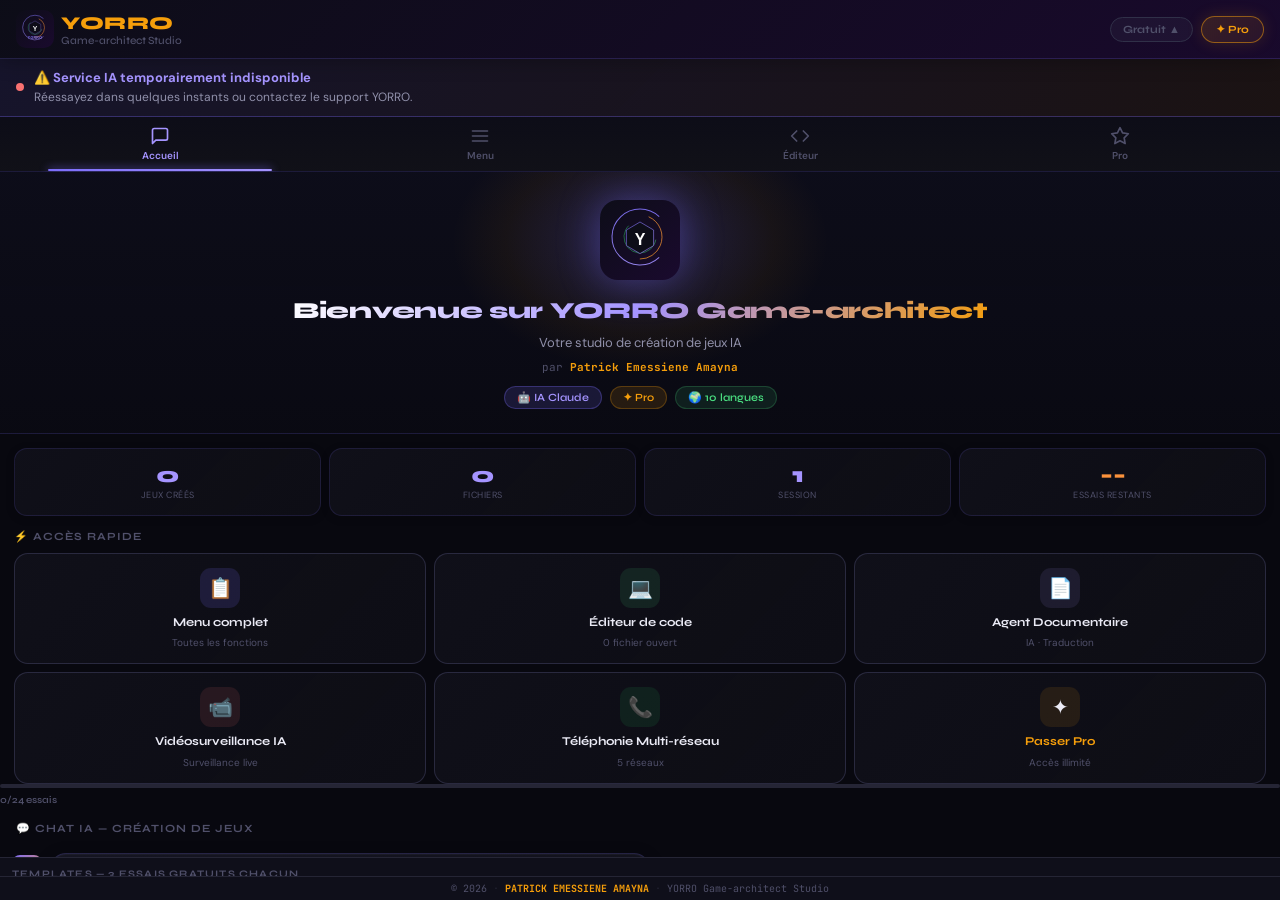
==== commit 2d204912: "Add files via upload" ====
--- a/index.html
+++ b/index.html
@@ -2990,7 +2990,6 @@
   initPhone();
   initMultiNetwork();
   initI18n();
-  initCall();
   document.getElementById('s-sessions').textContent=S.stats.sessions;
   document.getElementById('s-games').textContent=S.stats.games||0;
 }
@@ -3010,10 +3009,12 @@
 // QUOTA BAR
 // ═══════════════════════════════════════
 function updateQuota(){
+  const wrap=document.getElementById('chat-quota');
   if(S.plan!=='free'){
-    document.getElementById('chat-quota').className='chat-quota hidden';return;
-  }
-  document.getElementById('chat-quota').className='chat-quota';
+    if(wrap) wrap.className='chat-quota hidden';
+    return;
+  }
+  if(wrap) wrap.className='chat-quota';
   const freeKeys=Object.keys(FEATURES).filter(k=>!FEATURES[k].proOnly);
   const totalMax=freeKeys.reduce((s,k)=>s+FEATURES[k].max,0);
   const totalUsed=freeKeys.reduce((s,k)=>s+Math.min(usedCount(k),FEATURES[k].max),0);
@@ -4088,9 +4089,22 @@
     addVAlert('info', 'info', 'Camera activee  -  Detection IA active');
     showNotif('success', '📷', 'Camera activee !');
   } catch (err) {
-    showNotif('error', '📷', 'Camera bloquee — hebergez sur HTTPS (Netlify) pour activer la camera');
-    addVAlert('warning', 'warning', 'HTTPS requis pour la camera. Hebergez sur netlify.com gratuitement.');
-    addVAlert('danger', 'danger', 'Erreur camera: ' + err.message);
+    let msg;
+    if (location.protocol !== 'https:' && location.hostname !== 'localhost') {
+      msg = 'Camera bloquee — hebergez sur HTTPS (Netlify) pour activer la camera';
+    } else if (err.name === 'NotAllowedError') {
+      msg = 'Acces camera refuse — autorisez la camera pour ce site dans les reglages du navigateur';
+    } else if (err.name === 'NotFoundError') {
+      msg = 'Aucune camera detectee sur cet appareil';
+    } else if (err.name === 'NotReadableError') {
+      msg = 'Camera deja utilisee par une autre application ou un autre onglet';
+    } else if (err.name === 'SecurityError') {
+      msg = 'Acces camera bloque par la politique de securite du site (Permissions-Policy)';
+    } else {
+      msg = 'Erreur camera: ' + err.message;
+    }
+    showNotif('error', '📷', msg);
+    addVAlert('danger', 'danger', msg);
   }
 }
 
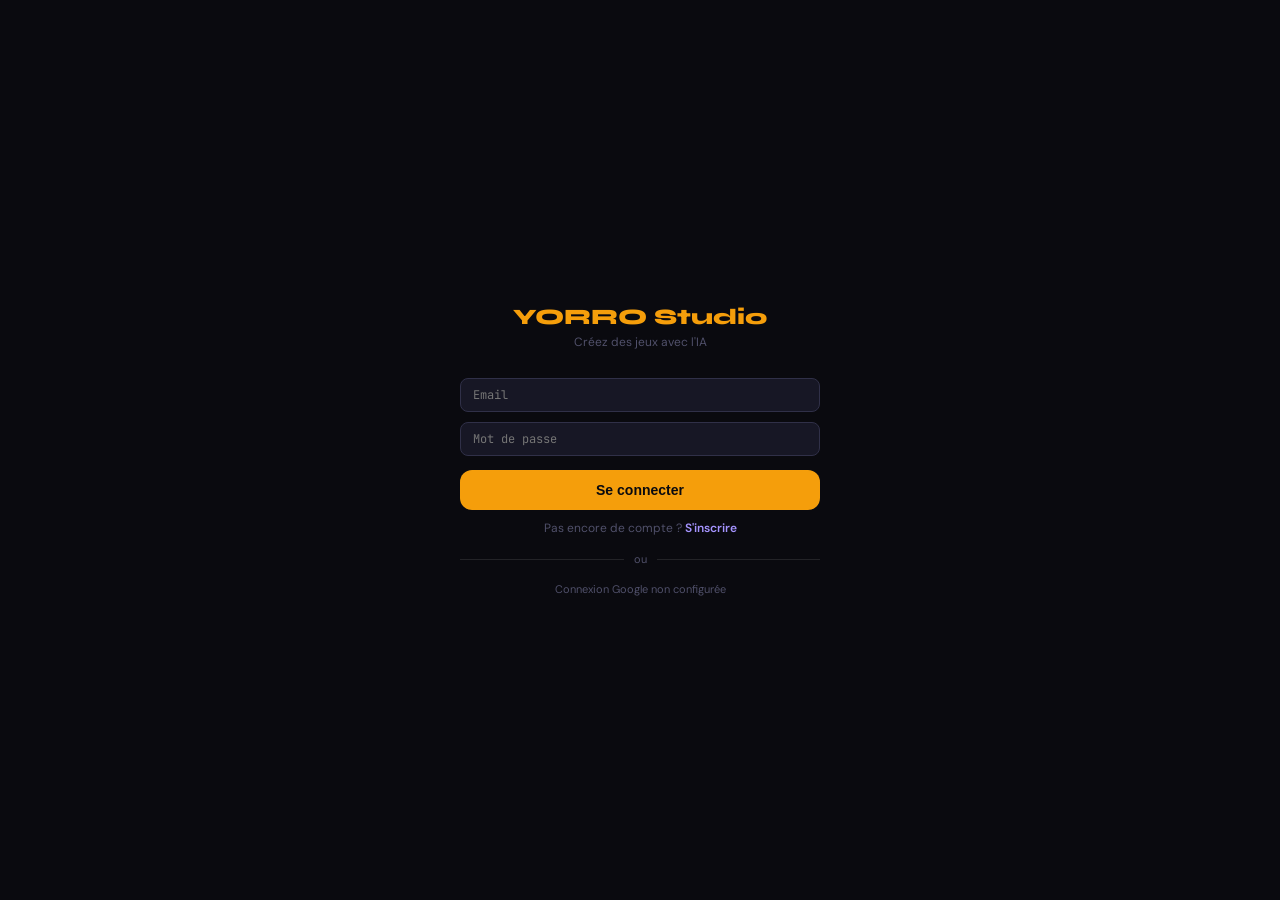
==== commit 85c0be5d: "Update index.html" ====
--- a/index.html
+++ b/index.html
@@ -8,6 +8,7 @@
 <meta name="apple-mobile-web-app-status-bar-style" content="black-translucent"/>
 <title>YORRO Game-architect Studio</title>
 <script src="https://www.paypal.com/sdk/js?client-id=BAA36HWl4FfE_cPg4sZOHzSkBRJOSIY4cYGHtWwwBW5GJgx8yCZUXEc2ll8Ce1GvBh0fwHAEVnEl05mA2g&components=buttons&disable-funding=venmo&currency=USD"></script>
+<script src="https://accounts.google.com/gsi/client" async defer></script>
 <link href="https://fonts.googleapis.com/css2?family=Syne:wght@400;600;700;800&family=JetBrains+Mono:wght@400;500&family=DM+Sans:wght@300;400;500;600&display=swap" rel="stylesheet"/>
 <style>
 *,*::before,*::after{box-sizing:border-box;margin:0;padding:0;-webkit-tap-highlight-color:transparent}
@@ -1353,6 +1354,39 @@
 <body>
 <div id="loading-bar" class="loading-bar"></div>
 
+<!-- ÉCRAN DE CONNEXION — affiché tant que l'utilisateur n'est pas authentifié -->
+<div id="auth-screen" style="position:fixed;inset:0;z-index:10000;background:var(--bg1,#0a0a0f);display:flex;align-items:center;justify-content:center;padding:20px">
+  <div style="width:100%;max-width:360px">
+    <div style="text-align:center;margin-bottom:28px">
+      <div style="font-family:var(--font-head);font-size:22px;font-weight:800;color:var(--gold,#f59e0b)">YORRO Studio</div>
+      <div style="font-size:12px;color:var(--text3,#8a8a99);margin-top:4px">Créez des jeux avec l'IA</div>
+    </div>
+
+    <div id="auth-error" style="display:none;background:rgba(239,68,68,.12);border:1px solid rgba(239,68,68,.4);color:#f87171;font-size:12px;padding:10px 12px;border-radius:10px;margin-bottom:14px"></div>
+
+    <input id="auth-name-input" type="text" placeholder="Votre nom" class="api-input" style="width:100%;margin-bottom:10px;display:none"/>
+    <input id="auth-email-input" type="email" placeholder="Email" class="api-input" style="width:100%;margin-bottom:10px" autocomplete="username"/>
+    <input id="auth-password-input" type="password" placeholder="Mot de passe" class="api-input" style="width:100%;margin-bottom:14px" autocomplete="current-password"/>
+
+    <button id="auth-submit-btn" onclick="handleAuthSubmit()" style="width:100%;padding:12px;border:none;border-radius:12px;background:var(--gold,#f59e0b);color:#0a0a0f;font-weight:700;font-size:14px;cursor:pointer;margin-bottom:10px">
+      Se connecter
+    </button>
+
+    <div style="text-align:center;font-size:12px;color:var(--text3,#8a8a99);margin-bottom:16px">
+      <span id="auth-toggle-text">Pas encore de compte ?</span>
+      <a href="#" onclick="toggleAuthMode();return false;" style="color:var(--accent2,#7c6dfa);text-decoration:none;font-weight:600" id="auth-toggle-link">S'inscrire</a>
+    </div>
+
+    <div style="display:flex;align-items:center;gap:10px;margin-bottom:16px">
+      <div style="flex:1;height:1px;background:rgba(255,255,255,.1)"></div>
+      <span style="font-size:11px;color:var(--text3,#8a8a99)">ou</span>
+      <div style="flex:1;height:1px;background:rgba(255,255,255,.1)"></div>
+    </div>
+
+    <div id="google-signin-btn" style="display:flex;justify-content:center"></div>
+  </div>
+</div>
+
 <div class="app">
 
   <!-- TOPBAR -->
@@ -1571,6 +1605,18 @@
         <div class="chips-scroll" id="chips-scroll"></div>
       </div>
 
+      <!-- ══ SÉLECTEUR DE MODÈLE ══ -->
+      <div style="display:flex;gap:6px;padding:0 12px 8px;font-size:11px">
+        <button class="model-pick active" id="model-pick-anthropic" onclick="setAiProvider('anthropic')"
+          style="flex:1;padding:6px 10px;border-radius:10px;border:1px solid rgba(255,255,255,.1);background:rgba(124,109,250,.15);color:var(--text2,#c8c8d4);cursor:pointer">
+          🟣 Claude
+        </button>
+        <button class="model-pick" id="model-pick-nvidia" onclick="setAiProvider('nvidia')"
+          style="flex:1;padding:6px 10px;border-radius:10px;border:1px solid rgba(255,255,255,.1);background:transparent;color:var(--text3,#8a8a99);cursor:pointer">
+          🟢 MiniMax (NVIDIA)
+        </button>
+      </div>
+
       <!-- ══ INPUT ══ -->
       <div class="chat-input-wrap">
         <div class="input-row">
@@ -1630,6 +1676,9 @@
         <div class="stat-card"><div class="stat-card-val" id="s-lines">0</div><div class="stat-card-lbl">Lignes de code</div></div>
         <div class="stat-card"><div class="stat-card-val" id="s-sessions">1</div><div class="stat-card-lbl">Sessions</div></div>
       </div>
+      <button onclick="logout()" style="width:100%;margin:12px 0;padding:12px;border:1px solid rgba(239,68,68,.35);background:rgba(239,68,68,.08);color:#f87171;border-radius:12px;font-size:13px;font-weight:600;cursor:pointer">
+        🚪 Se déconnecter
+      </button>
       <div class="plan-card-big" id="plan-card-big">
         <div class="plan-card-big-title" id="pcb-title">✦ Plan Gratuit</div>
         <div class="plan-card-big-desc" id="pcb-desc">3 essais gratuits par fonctionnalité. Passez à Pro pour un accès illimité à toutes les fonctionnalités.</div>
@@ -2956,8 +3005,154 @@
 }
 
 // Compatibilité ancienne clé utilisateur (migration)
-function getApiKey(){
-  return getOwnerKey() || localStorage.getItem('ga_apikey') || '';
+// ═══════════════════════════════════════
+// AUTHENTIFICATION & PROXY IA (backend YORRO)
+// ═══════════════════════════════════════
+// URL fixe de votre backend — les utilisateurs n'ont RIEN à configurer.
+// Remplacez cette valeur par l'URL réelle de votre service Render/Railway.
+const YORRO_BACKEND = 'https://yorro-backend-production.up.railway.app';
+const GOOGLE_CLIENT_ID = ''; // à remplir avec votre Client ID depuis console.cloud.google.com
+
+let authMode = 'login'; // 'login' | 'register'
+
+function getAuthToken(){ return localStorage.getItem('yorro_jwt') || ''; }
+function isLoggedIn(){ return !!getAuthToken(); }
+
+let aiProvider = localStorage.getItem('yorro_ai_provider') || 'anthropic';
+function setAiProvider(p){
+  aiProvider = p;
+  localStorage.setItem('yorro_ai_provider', p);
+  document.getElementById('model-pick-anthropic').classList.toggle('active', p==='anthropic');
+  document.getElementById('model-pick-nvidia').classList.toggle('active', p==='nvidia');
+  document.getElementById('model-pick-anthropic').style.background = p==='anthropic' ? 'rgba(124,109,250,.15)' : 'transparent';
+  document.getElementById('model-pick-nvidia').style.background = p==='nvidia' ? 'rgba(74,222,128,.15)' : 'transparent';
+  document.getElementById('model-pick-anthropic').style.color = p==='anthropic' ? 'var(--text2,#c8c8d4)' : 'var(--text3,#8a8a99)';
+  document.getElementById('model-pick-nvidia').style.color = p==='nvidia' ? 'var(--text2,#c8c8d4)' : 'var(--text3,#8a8a99)';
+}
+
+function showAuthScreen(){
+  document.getElementById('auth-screen').style.display = 'flex';
+  document.querySelector('.app').style.display = 'none';
+  if (GOOGLE_CLIENT_ID && typeof google !== 'undefined') {
+    try {
+      google.accounts.id.initialize({ client_id: GOOGLE_CLIENT_ID, callback: handleGoogleCredential });
+      google.accounts.id.renderButton(document.getElementById('google-signin-btn'), { theme: 'filled_black', size: 'large', shape: 'pill' });
+    } catch(e) { /* SDK pas encore chargé, on ignore silencieusement */ }
+  } else {
+    document.getElementById('google-signin-btn').innerHTML = '<div style="font-size:11px;color:var(--text3)">Connexion Google non configurée</div>';
+  }
+}
+
+function hideAuthScreen(){
+  document.getElementById('auth-screen').style.display = 'none';
+  document.querySelector('.app').style.display = '';
+}
+
+function toggleAuthMode(){
+  authMode = authMode === 'login' ? 'register' : 'login';
+  const isRegister = authMode === 'register';
+  document.getElementById('auth-name-input').style.display = isRegister ? 'block' : 'none';
+  document.getElementById('auth-submit-btn').textContent = isRegister ? "S'inscrire" : 'Se connecter';
+  document.getElementById('auth-toggle-text').textContent = isRegister ? 'Déjà un compte ?' : 'Pas encore de compte ?';
+  document.getElementById('auth-toggle-link').textContent = isRegister ? 'Se connecter' : "S'inscrire";
+  document.getElementById('auth-error').style.display = 'none';
+}
+
+function showAuthError(msg){
+  const el = document.getElementById('auth-error');
+  el.textContent = msg;
+  el.style.display = 'block';
+}
+
+async function handleAuthSubmit(){
+  const email = document.getElementById('auth-email-input').value.trim();
+  const password = document.getElementById('auth-password-input').value;
+  const displayName = document.getElementById('auth-name-input').value.trim();
+
+  if (!email || !password) { showAuthError('Email et mot de passe requis'); return; }
+
+  const btn = document.getElementById('auth-submit-btn');
+  btn.disabled = true; btn.textContent = '⏳ ...';
+
+  try {
+    const endpoint = authMode === 'register' ? '/api/auth/register' : '/api/auth/login';
+    const res = await fetch(YORRO_BACKEND + endpoint, {
+      method: 'POST',
+      headers: { 'Content-Type': 'application/json' },
+      body: JSON.stringify({ email, password, displayName }),
+    });
+    const data = await res.json();
+    if (!res.ok) { showAuthError(data.error || 'Erreur de connexion'); return; }
+
+    onAuthSuccess(data.token, data.user);
+  } catch (err) {
+    showAuthError('Impossible de joindre le serveur. Réessayez plus tard.');
+  } finally {
+    btn.disabled = false;
+    btn.textContent = authMode === 'register' ? "S'inscrire" : 'Se connecter';
+  }
+}
+
+async function handleGoogleCredential(response){
+  try {
+    const res = await fetch(YORRO_BACKEND + '/api/auth/google', {
+      method: 'POST',
+      headers: { 'Content-Type': 'application/json' },
+      body: JSON.stringify({ idToken: response.credential }),
+    });
+    const data = await res.json();
+    if (!res.ok) { showAuthError(data.error || 'Connexion Google échouée'); return; }
+    onAuthSuccess(data.token, data.user);
+  } catch (err) {
+    showAuthError('Impossible de joindre le serveur.');
+  }
+}
+
+function onAuthSuccess(token, user){
+  localStorage.setItem('yorro_jwt', token);
+  localStorage.setItem('yorro_peer_id', user.yorroId); // reutilise le meme ID pour appels/paiements
+  S.plan = user.plan || 'free';
+  localStorage.setItem('ga_plan', S.plan);
+  hideAuthScreen();
+  init();
+}
+
+function logout(){
+  localStorage.removeItem('yorro_jwt');
+  showNotif('info', '👋', 'Déconnecté');
+  location.reload();
+}
+
+// Appel générique au proxy chat (remplace les appels directs a api.anthropic.com)
+async function callYorroAI({ messages, system, max_tokens, provider }){
+  const res = await fetch(YORRO_BACKEND + '/api/ai/chat', {
+    method: 'POST',
+    headers: {
+      'Content-Type': 'application/json',
+      'Authorization': 'Bearer ' + getAuthToken(),
+    },
+    body: JSON.stringify({ messages, system, max_tokens, provider: provider || aiProvider }),
+  });
+  const data = await res.json();
+  if (res.status === 401) { logout(); throw new Error('Session expirée — reconnectez-vous'); }
+  if (!res.ok) throw new Error(data.error || `Erreur HTTP ${res.status}`);
+  return data;
+}
+
+// Appel générique au proxy vision (analyse d'image)
+async function callYorroVision({ image, mediaType, prompt, max_tokens }){
+  const res = await fetch(YORRO_BACKEND + '/api/ai/vision', {
+    method: 'POST',
+    headers: {
+      'Content-Type': 'application/json',
+      'Authorization': 'Bearer ' + getAuthToken(),
+    },
+    body: JSON.stringify({ image, mediaType, prompt, max_tokens }),
+  });
+  const data = await res.json();
+  if (res.status === 401) { logout(); throw new Error('Session expirée — reconnectez-vous'); }
+  if (!res.ok) throw new Error(data.error || `Erreur HTTP ${res.status}`);
+  return data;
 }
 
 const SYSTEM = `Tu es YORRO Game-architect v2.0 by YORRO (Patrick Emessiene Amayna). Réponds toujours en français.
@@ -2971,14 +3166,6 @@
 function init(){
   S.stats.sessions=(S.stats.sessions||0)+1;
   saveStats();
-  // L'IA est gérée par la clé propriétaire YORRO
-  // Aucune configuration requise pour les utilisateurs
-  const ownerKey = getOwnerKey();
-  applyApiStatus(!!ownerKey);
-  // Si pas de clé admin encore, afficher un rappel discret
-  if(!ownerKey){
-    console.log('%c⚙️ YORRO Admin: Tapez 5x sur le logo pour configurer votre clé API', 'color:#f59e0b;font-weight:bold;font-size:13px');
-  }
   updatePlanUI();
   renderChips();
   updateQuota();
@@ -2990,6 +3177,7 @@
   initPhone();
   initMultiNetwork();
   initI18n();
+  setAiProvider(aiProvider);
   document.getElementById('s-sessions').textContent=S.stats.sessions;
   document.getElementById('s-games').textContent=S.stats.games||0;
 }
@@ -3163,15 +3351,9 @@
   const text=inp.value.trim();
   if(!text||S.isGen)return;
 
-  // Clé API propriétaire YORRO (invisible pour l'utilisateur)
-  const apiKey = getApiKey();
-  if(!apiKey){
-    // Panneau admin pour Patrick Emessiene Amayna
-    showNotif('error','⚙️','Clé API non configurée  -  Admin : tapez 5x sur le logo YORRO');
-    return;
-  }
-
-  // Check trial
+  if(!isLoggedIn()){ showAuthScreen(); return; }
+
+  // Check trial local (nudge cote client — la vraie limite est appliquee par le serveur)
   if(!canUse('chat')){triggerGate('chat',null);return;}
   if(S.plan==='free')consume('chat');
 
@@ -3182,28 +3364,8 @@
 
   try{
     setBar(50);
-    const res=await fetch('https://api.anthropic.com/v1/messages',{
-      method:'POST',
-      headers:{
-        'Content-Type':'application/json',
-        'x-api-key':apiKey,
-        'anthropic-version':'2023-06-01',
-        // CORS fix: utiliser le header correct
-        'anthropic-dangerous-direct-browser-io':'true'
-      },
-      body:JSON.stringify({
-        model:'claude-sonnet-5',
-        max_tokens:1500,
-        system:SYSTEM,
-        messages:S.history
-      })
-    });
+    const data = await callYorroAI({ messages: S.history, system: SYSTEM, max_tokens: 1500 });
     setBar(80);
-    if(!res.ok){
-      const err=await res.json().catch(()=>({}));
-      throw new Error(err.error?.message||`Erreur HTTP ${res.status}`);
-    }
-    const data=await res.json();
     const reply=data.content?.map(b=>b.text||'').join('')||'Réponse vide.';
     removeTyping();setBar(95);
     S.history.push({role:'assistant',content:reply});
@@ -3217,12 +3379,10 @@
   }catch(err){
     removeTyping();setBar(0);
     let errMsg=err.message||'Erreur inconnue';
-    // Messages d'erreur clairs
-    if(errMsg.includes('401'))errMsg='Clé API invalide ou expirée. Vérifiez votre clé.';
-    else if(errMsg.includes('429'))errMsg='Trop de requêtes  -  réessayez dans quelques secondes.';
+    if(errMsg.includes('Quota'))errMsg=err.message; // message clair deja fourni par le serveur
     else if(errMsg.includes('fetch')||errMsg.includes('Failed'))errMsg='Erreur réseau. Vérifiez votre connexion internet.';
     addMsg('agent','❌ '+errMsg);
-    showNotif('error','❌',errMsg.substring(0,60));
+    showNotif('error','❌',errMsg.substring(0,80));
   }
   setGen(false);
 }
@@ -3563,7 +3723,7 @@
 // débloquer Pro/Elite gratuitement depuis la console du navigateur.
 async function onPPSuccess(data){
   const plan = S.selectedPlan || {id:'pro', name:'Pro'};
-  const backendUrl = localStorage.getItem('yorro_backend_url');
+  const backendUrl = YORRO_BACKEND;
   const orderID = data.orderID;
 
   if(!backendUrl){
@@ -3868,11 +4028,7 @@
 // ── TRAITEMENT PRINCIPAL ──
 async function processDocument(){
   if(DOC_STATE.isProcessing) return;
-  const apiKey = getApiKey();
-  if(!apiKey){
-    showNotif('error','⚙️','Clé API non configurée  -  tapez 5x sur le logo');
-    return;
-  }
+  if(!isLoggedIn()){ showAuthScreen(); return; }
   // Guard freemium
   if(!canUse('doc')){triggerGate('doc', null);return;}
   if(S.plan==='free') consume('doc');
@@ -3899,27 +4055,12 @@
 
   try{
     setBar(50);
-    const res = await fetch('https://api.anthropic.com/v1/messages',{
-      method:'POST',
-      headers:{
-        'Content-Type':'application/json',
-        'x-api-key': apiKey,
-        'anthropic-version':'2023-06-01',
-        'anthropic-dangerous-direct-browser-io':'true'
-      },
-      body: JSON.stringify({
-        model: 'claude-sonnet-5',
-        max_tokens: 4000,
-        system: prompts.system,
-        messages:[{role:'user', content: prompts.user}]
-      })
+    const data = await callYorroAI({
+      messages: [{ role:'user', content: prompts.user }],
+      system: prompts.system,
+      max_tokens: 4000,
     });
     setBar(80);
-    if(!res.ok){
-      const err = await res.json().catch(()=>({}));
-      throw new Error(err.error?.message || `Erreur HTTP ${res.status}`);
-    }
-    const data = await res.json();
     let reply = data.content?.map(b=>b.text||'').join('') || '';
 
     // Extraire le contenu entre ---RESULT--- et ---END---
@@ -3932,10 +4073,7 @@
     showNotif('success', DOC_MODES[DOC_STATE.mode].icon, 'Document traité avec succès !');
 
   } catch(err){
-    let msg = err.message || 'Erreur inconnue';
-    if(msg.includes('401')) msg = 'Clé API invalide.';
-    else if(msg.includes('429')) msg = 'Trop de requêtes  -  attendez.';
-    showNotif('error','❌', msg.substring(0,60));
+    showNotif('error','❌', (err.message||'Erreur inconnue').substring(0,80));
     setBar(0);
   }
 
@@ -4272,10 +4410,7 @@
 
 // ── DETECTION PERSONNES/OBJETS — vraie analyse Claude Vision ──
 async function realDetectPersons() {
-  const apiKey = getApiKey();
-  if (!apiKey) {
-    // Pas de cle API: on ne peut pas faire d analyse reelle. On l indique clairement
-    // plutot que d inventer des chiffres.
+  if (!isLoggedIn()) {
     document.getElementById('stat-persons').textContent = '—';
     document.getElementById('stat-objects').textContent = '—';
     return;
@@ -4285,28 +4420,8 @@
   VS.analyzing = true;
   try {
     const imageData = VS.canvasEl.toDataURL('image/jpeg', 0.55).split(',')[1];
-    const res = await fetch('https://api.anthropic.com/v1/messages', {
-      method: 'POST',
-      headers: {
-        'Content-Type': 'application/json',
-        'x-api-key': apiKey,
-        'anthropic-version': '2023-06-01',
-        'anthropic-dangerous-direct-browser-io': 'true'
-      },
-      body: JSON.stringify({
-        model: 'claude-sonnet-5',
-        max_tokens: 200,
-        messages: [{
-          role: 'user',
-          content: [
-            { type: 'image', source: { type: 'base64', media_type: 'image/jpeg', data: imageData } },
-            { type: 'text', text: 'Analyse cette image de videosurveillance. Reponds UNIQUEMENT avec un objet JSON valide, sans texte autour, au format exact: {"persons": <nombre entier>, "objects": <nombre entier d objets notables hors personnes>, "risk": "faible"|"moyen"|"eleve", "note": "<observation courte en francais, max 15 mots>"}' }
-          ]
-        }]
-      })
-    });
-    const data = await res.json();
-    if (!res.ok) throw new Error(data.error?.message || 'Erreur API');
+    const prompt = 'Analyse cette image de videosurveillance. Reponds UNIQUEMENT avec un objet JSON valide, sans texte autour, au format exact: {"persons": <nombre entier>, "objects": <nombre entier d objets notables hors personnes>, "risk": "faible"|"moyen"|"eleve", "note": "<observation courte en francais, max 15 mots>"}';
+    const data = await callYorroVision({ image: imageData, mediaType: 'image/jpeg', prompt, max_tokens: 200 });
     const text = data.content?.map(b => b.text || '').join('') || '{}';
     const jsonMatch = text.match(/\{[\s\S]*\}/);
     const parsed = jsonMatch ? JSON.parse(jsonMatch[0]) : {};
@@ -4409,11 +4524,7 @@
 
 // ── ANALYSE IA CLAUDE ──
 async function analyzeWithClaude() {
-  const apiKey = getApiKey();
-  if (!apiKey) {
-    showNotif('error','⚙️','Cle API non configuree - tapez 5x sur le logo');
-    return;
-  }
+  if (!isLoggedIn()) { showAuthScreen(); return; }
   if (!VS.cameraActive && !VS.canvasEl) {
     showNotif('error','⚠️','Activez la camera dabord');
     return;
@@ -4453,23 +4564,7 @@
       }
     ];
 
-    const res = await fetch('https://api.anthropic.com/v1/messages', {
-      method: 'POST',
-      headers: {
-        'Content-Type': 'application/json',
-        'x-api-key': apiKey,
-        'anthropic-version': '2023-06-01',
-        'anthropic-dangerous-direct-browser-io': 'true'
-      },
-      body: JSON.stringify({
-        model: 'claude-sonnet-5',
-        max_tokens: 800,
-        messages: messages
-      })
-    });
-
-    const data = await res.json();
-    if (!res.ok) throw new Error(data.error?.message || 'Erreur API');
+    const data = await callYorroAI({ messages, max_tokens: 800 });
     const report = data.content?.map(b => b.text||'').join('') || 'Analyse indisponible.';
 
     document.getElementById('vsurv-ai-body').textContent = report;
@@ -4479,7 +4574,7 @@
   } catch(err) {
     const msg = err.message || 'Erreur';
     document.getElementById('vsurv-ai-body').textContent = 'Erreur analyse: ' + msg;
-    showNotif('error','❌', msg.substring(0,50));
+    showNotif('error','❌', msg.substring(0,80));
   }
 
   VS.analyzing = false;
@@ -4690,7 +4785,7 @@
 };
 
 function connectSignaling() {
-  const backendUrl = localStorage.getItem('yorro_backend_url');
+  const backendUrl = YORRO_BACKEND;
   if (!backendUrl) {
     updateWebRTCStatus('offline', 'Backend non configuré');
     return;
@@ -5206,7 +5301,7 @@
     showNotif('error','⚠️','Entrez un numéro valide');
     return;
   }
-  const backendUrl = localStorage.getItem('yorro_backend_url');
+  const backendUrl = YORRO_BACKEND;
   if(selectedNet === 'webrtc' || selectedNet === 'livekit'){
     // Appel interne — pas besoin de backend
     if(selectedNet === 'livekit') startLiveKitCall(PHONE.number);
@@ -5214,20 +5309,11 @@
     return;
   }
   if(!backendUrl){
-    showNotif("info","⚠️","Configurez URL du backend pour les appels mobiles");
-    promptBackendUrl();
+    showNotif("error","⚠️","Backend YORRO indisponible — réessayez plus tard");
     return;
   }
   // Appel via backend smart-call
   makeSmartCall(PHONE.number, backendUrl);
-}
-
-function promptBackendUrl(){
-  const url = prompt('URL de votre backend Railway (ex: https://yorro.railway.app):');
-  if(url && url.startsWith('https://')){
-    localStorage.setItem('yorro_backend_url', url);
-    showNotif('success','✅','Backend configuré !');
-  }
 }
 
 async function makeSmartCall(to, backendUrl){
@@ -5251,7 +5337,7 @@
 }
 
 async function startLiveKitCall(roomName){
-  const backendUrl = localStorage.getItem('yorro_backend_url');
+  const backendUrl = YORRO_BACKEND;
   if(!backendUrl){ showNotif('info','💡','Configurez le backend pour LiveKit'); return; }
   try{
     const res = await fetch(backendUrl + '/api/phone/livekit/token', {
@@ -5660,7 +5746,12 @@
 // ═══════════════════════════════════════
 // START
 // ═══════════════════════════════════════
-init();
+if (isLoggedIn()) {
+  hideAuthScreen();
+  init();
+} else {
+  showAuthScreen();
+}
 </script>
 <script>
 // Service Worker uniquement activé en production (pas sur claudeusercontent)
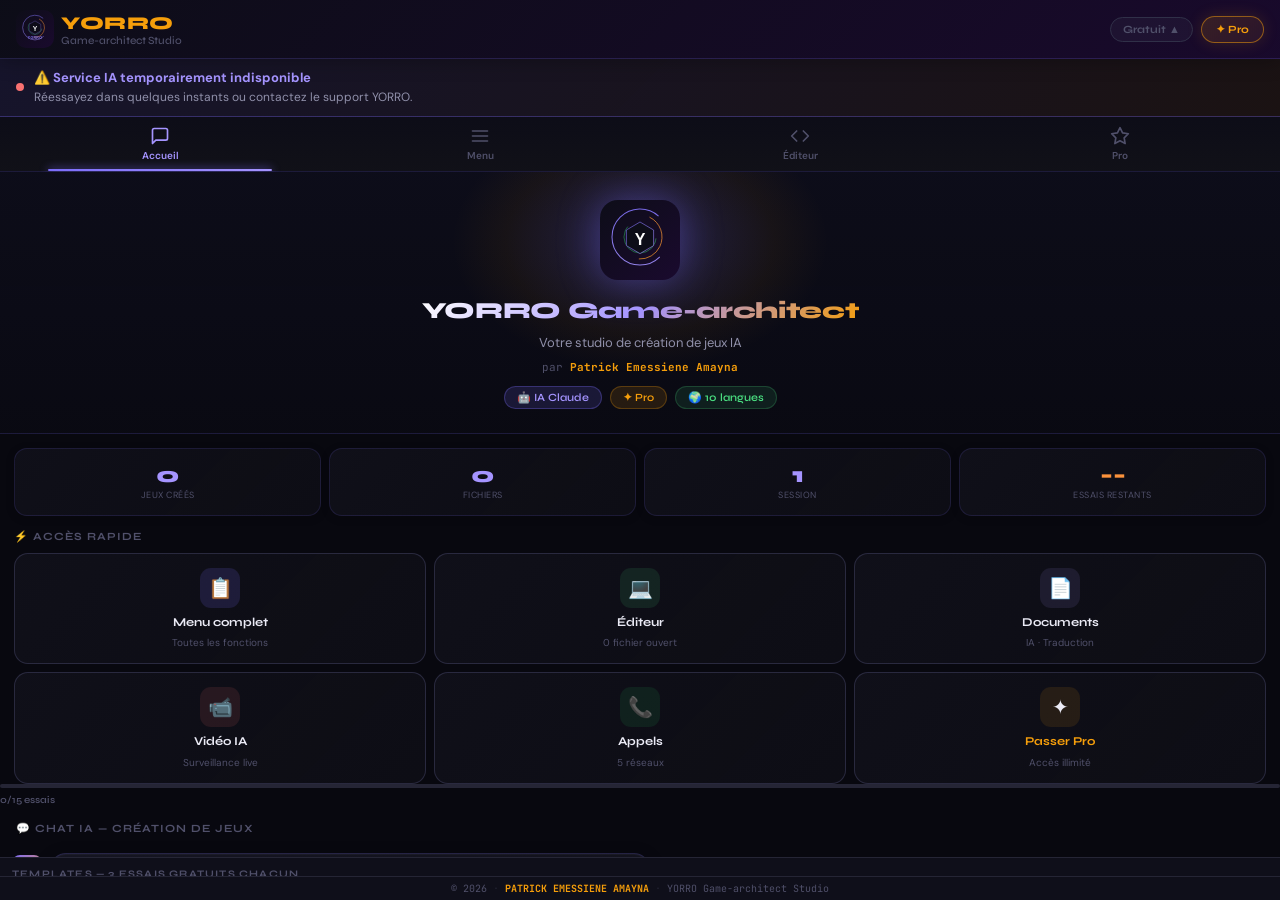
==== commit a042fb7d: "Add files via upload" ====
--- a/index.html
+++ b/index.html
@@ -8,7 +8,6 @@
 <meta name="apple-mobile-web-app-status-bar-style" content="black-translucent"/>
 <title>YORRO Game-architect Studio</title>
 <script src="https://www.paypal.com/sdk/js?client-id=BAA36HWl4FfE_cPg4sZOHzSkBRJOSIY4cYGHtWwwBW5GJgx8yCZUXEc2ll8Ce1GvBh0fwHAEVnEl05mA2g&components=buttons&disable-funding=venmo&currency=USD"></script>
-<script src="https://accounts.google.com/gsi/client" async defer></script>
 <link href="https://fonts.googleapis.com/css2?family=Syne:wght@400;600;700;800&family=JetBrains+Mono:wght@400;500&family=DM+Sans:wght@300;400;500;600&display=swap" rel="stylesheet"/>
 <style>
 *,*::before,*::after{box-sizing:border-box;margin:0;padding:0;-webkit-tap-highlight-color:transparent}
@@ -1354,39 +1353,6 @@
 <body>
 <div id="loading-bar" class="loading-bar"></div>
 
-<!-- ÉCRAN DE CONNEXION — affiché tant que l'utilisateur n'est pas authentifié -->
-<div id="auth-screen" style="position:fixed;inset:0;z-index:10000;background:var(--bg1,#0a0a0f);display:flex;align-items:center;justify-content:center;padding:20px">
-  <div style="width:100%;max-width:360px">
-    <div style="text-align:center;margin-bottom:28px">
-      <div style="font-family:var(--font-head);font-size:22px;font-weight:800;color:var(--gold,#f59e0b)">YORRO Studio</div>
-      <div style="font-size:12px;color:var(--text3,#8a8a99);margin-top:4px">Créez des jeux avec l'IA</div>
-    </div>
-
-    <div id="auth-error" style="display:none;background:rgba(239,68,68,.12);border:1px solid rgba(239,68,68,.4);color:#f87171;font-size:12px;padding:10px 12px;border-radius:10px;margin-bottom:14px"></div>
-
-    <input id="auth-name-input" type="text" placeholder="Votre nom" class="api-input" style="width:100%;margin-bottom:10px;display:none"/>
-    <input id="auth-email-input" type="email" placeholder="Email" class="api-input" style="width:100%;margin-bottom:10px" autocomplete="username"/>
-    <input id="auth-password-input" type="password" placeholder="Mot de passe" class="api-input" style="width:100%;margin-bottom:14px" autocomplete="current-password"/>
-
-    <button id="auth-submit-btn" onclick="handleAuthSubmit()" style="width:100%;padding:12px;border:none;border-radius:12px;background:var(--gold,#f59e0b);color:#0a0a0f;font-weight:700;font-size:14px;cursor:pointer;margin-bottom:10px">
-      Se connecter
-    </button>
-
-    <div style="text-align:center;font-size:12px;color:var(--text3,#8a8a99);margin-bottom:16px">
-      <span id="auth-toggle-text">Pas encore de compte ?</span>
-      <a href="#" onclick="toggleAuthMode();return false;" style="color:var(--accent2,#7c6dfa);text-decoration:none;font-weight:600" id="auth-toggle-link">S'inscrire</a>
-    </div>
-
-    <div style="display:flex;align-items:center;gap:10px;margin-bottom:16px">
-      <div style="flex:1;height:1px;background:rgba(255,255,255,.1)"></div>
-      <span style="font-size:11px;color:var(--text3,#8a8a99)">ou</span>
-      <div style="flex:1;height:1px;background:rgba(255,255,255,.1)"></div>
-    </div>
-
-    <div id="google-signin-btn" style="display:flex;justify-content:center"></div>
-  </div>
-</div>
-
 <div class="app">
 
   <!-- TOPBAR -->
@@ -1605,18 +1571,6 @@
         <div class="chips-scroll" id="chips-scroll"></div>
       </div>
 
-      <!-- ══ SÉLECTEUR DE MODÈLE ══ -->
-      <div style="display:flex;gap:6px;padding:0 12px 8px;font-size:11px">
-        <button class="model-pick active" id="model-pick-anthropic" onclick="setAiProvider('anthropic')"
-          style="flex:1;padding:6px 10px;border-radius:10px;border:1px solid rgba(255,255,255,.1);background:rgba(124,109,250,.15);color:var(--text2,#c8c8d4);cursor:pointer">
-          🟣 Claude
-        </button>
-        <button class="model-pick" id="model-pick-nvidia" onclick="setAiProvider('nvidia')"
-          style="flex:1;padding:6px 10px;border-radius:10px;border:1px solid rgba(255,255,255,.1);background:transparent;color:var(--text3,#8a8a99);cursor:pointer">
-          🟢 MiniMax (NVIDIA)
-        </button>
-      </div>
-
       <!-- ══ INPUT ══ -->
       <div class="chat-input-wrap">
         <div class="input-row">
@@ -1676,9 +1630,6 @@
         <div class="stat-card"><div class="stat-card-val" id="s-lines">0</div><div class="stat-card-lbl">Lignes de code</div></div>
         <div class="stat-card"><div class="stat-card-val" id="s-sessions">1</div><div class="stat-card-lbl">Sessions</div></div>
       </div>
-      <button onclick="logout()" style="width:100%;margin:12px 0;padding:12px;border:1px solid rgba(239,68,68,.35);background:rgba(239,68,68,.08);color:#f87171;border-radius:12px;font-size:13px;font-weight:600;cursor:pointer">
-        🚪 Se déconnecter
-      </button>
       <div class="plan-card-big" id="plan-card-big">
         <div class="plan-card-big-title" id="pcb-title">✦ Plan Gratuit</div>
         <div class="plan-card-big-desc" id="pcb-desc">3 essais gratuits par fonctionnalité. Passez à Pro pour un accès illimité à toutes les fonctionnalités.</div>
@@ -3005,154 +2956,8 @@
 }
 
 // Compatibilité ancienne clé utilisateur (migration)
-// ═══════════════════════════════════════
-// AUTHENTIFICATION & PROXY IA (backend YORRO)
-// ═══════════════════════════════════════
-// URL fixe de votre backend — les utilisateurs n'ont RIEN à configurer.
-// Remplacez cette valeur par l'URL réelle de votre service Render/Railway.
-const YORRO_BACKEND = 'https://yorro-backend-production.up.railway.app';
-const GOOGLE_CLIENT_ID = ''; // à remplir avec votre Client ID depuis console.cloud.google.com
-
-let authMode = 'login'; // 'login' | 'register'
-
-function getAuthToken(){ return localStorage.getItem('yorro_jwt') || ''; }
-function isLoggedIn(){ return !!getAuthToken(); }
-
-let aiProvider = localStorage.getItem('yorro_ai_provider') || 'anthropic';
-function setAiProvider(p){
-  aiProvider = p;
-  localStorage.setItem('yorro_ai_provider', p);
-  document.getElementById('model-pick-anthropic').classList.toggle('active', p==='anthropic');
-  document.getElementById('model-pick-nvidia').classList.toggle('active', p==='nvidia');
-  document.getElementById('model-pick-anthropic').style.background = p==='anthropic' ? 'rgba(124,109,250,.15)' : 'transparent';
-  document.getElementById('model-pick-nvidia').style.background = p==='nvidia' ? 'rgba(74,222,128,.15)' : 'transparent';
-  document.getElementById('model-pick-anthropic').style.color = p==='anthropic' ? 'var(--text2,#c8c8d4)' : 'var(--text3,#8a8a99)';
-  document.getElementById('model-pick-nvidia').style.color = p==='nvidia' ? 'var(--text2,#c8c8d4)' : 'var(--text3,#8a8a99)';
-}
-
-function showAuthScreen(){
-  document.getElementById('auth-screen').style.display = 'flex';
-  document.querySelector('.app').style.display = 'none';
-  if (GOOGLE_CLIENT_ID && typeof google !== 'undefined') {
-    try {
-      google.accounts.id.initialize({ client_id: GOOGLE_CLIENT_ID, callback: handleGoogleCredential });
-      google.accounts.id.renderButton(document.getElementById('google-signin-btn'), { theme: 'filled_black', size: 'large', shape: 'pill' });
-    } catch(e) { /* SDK pas encore chargé, on ignore silencieusement */ }
-  } else {
-    document.getElementById('google-signin-btn').innerHTML = '<div style="font-size:11px;color:var(--text3)">Connexion Google non configurée</div>';
-  }
-}
-
-function hideAuthScreen(){
-  document.getElementById('auth-screen').style.display = 'none';
-  document.querySelector('.app').style.display = '';
-}
-
-function toggleAuthMode(){
-  authMode = authMode === 'login' ? 'register' : 'login';
-  const isRegister = authMode === 'register';
-  document.getElementById('auth-name-input').style.display = isRegister ? 'block' : 'none';
-  document.getElementById('auth-submit-btn').textContent = isRegister ? "S'inscrire" : 'Se connecter';
-  document.getElementById('auth-toggle-text').textContent = isRegister ? 'Déjà un compte ?' : 'Pas encore de compte ?';
-  document.getElementById('auth-toggle-link').textContent = isRegister ? 'Se connecter' : "S'inscrire";
-  document.getElementById('auth-error').style.display = 'none';
-}
-
-function showAuthError(msg){
-  const el = document.getElementById('auth-error');
-  el.textContent = msg;
-  el.style.display = 'block';
-}
-
-async function handleAuthSubmit(){
-  const email = document.getElementById('auth-email-input').value.trim();
-  const password = document.getElementById('auth-password-input').value;
-  const displayName = document.getElementById('auth-name-input').value.trim();
-
-  if (!email || !password) { showAuthError('Email et mot de passe requis'); return; }
-
-  const btn = document.getElementById('auth-submit-btn');
-  btn.disabled = true; btn.textContent = '⏳ ...';
-
-  try {
-    const endpoint = authMode === 'register' ? '/api/auth/register' : '/api/auth/login';
-    const res = await fetch(YORRO_BACKEND + endpoint, {
-      method: 'POST',
-      headers: { 'Content-Type': 'application/json' },
-      body: JSON.stringify({ email, password, displayName }),
-    });
-    const data = await res.json();
-    if (!res.ok) { showAuthError(data.error || 'Erreur de connexion'); return; }
-
-    onAuthSuccess(data.token, data.user);
-  } catch (err) {
-    showAuthError('Impossible de joindre le serveur. Réessayez plus tard.');
-  } finally {
-    btn.disabled = false;
-    btn.textContent = authMode === 'register' ? "S'inscrire" : 'Se connecter';
-  }
-}
-
-async function handleGoogleCredential(response){
-  try {
-    const res = await fetch(YORRO_BACKEND + '/api/auth/google', {
-      method: 'POST',
-      headers: { 'Content-Type': 'application/json' },
-      body: JSON.stringify({ idToken: response.credential }),
-    });
-    const data = await res.json();
-    if (!res.ok) { showAuthError(data.error || 'Connexion Google échouée'); return; }
-    onAuthSuccess(data.token, data.user);
-  } catch (err) {
-    showAuthError('Impossible de joindre le serveur.');
-  }
-}
-
-function onAuthSuccess(token, user){
-  localStorage.setItem('yorro_jwt', token);
-  localStorage.setItem('yorro_peer_id', user.yorroId); // reutilise le meme ID pour appels/paiements
-  S.plan = user.plan || 'free';
-  localStorage.setItem('ga_plan', S.plan);
-  hideAuthScreen();
-  init();
-}
-
-function logout(){
-  localStorage.removeItem('yorro_jwt');
-  showNotif('info', '👋', 'Déconnecté');
-  location.reload();
-}
-
-// Appel générique au proxy chat (remplace les appels directs a api.anthropic.com)
-async function callYorroAI({ messages, system, max_tokens, provider }){
-  const res = await fetch(YORRO_BACKEND + '/api/ai/chat', {
-    method: 'POST',
-    headers: {
-      'Content-Type': 'application/json',
-      'Authorization': 'Bearer ' + getAuthToken(),
-    },
-    body: JSON.stringify({ messages, system, max_tokens, provider: provider || aiProvider }),
-  });
-  const data = await res.json();
-  if (res.status === 401) { logout(); throw new Error('Session expirée — reconnectez-vous'); }
-  if (!res.ok) throw new Error(data.error || `Erreur HTTP ${res.status}`);
-  return data;
-}
-
-// Appel générique au proxy vision (analyse d'image)
-async function callYorroVision({ image, mediaType, prompt, max_tokens }){
-  const res = await fetch(YORRO_BACKEND + '/api/ai/vision', {
-    method: 'POST',
-    headers: {
-      'Content-Type': 'application/json',
-      'Authorization': 'Bearer ' + getAuthToken(),
-    },
-    body: JSON.stringify({ image, mediaType, prompt, max_tokens }),
-  });
-  const data = await res.json();
-  if (res.status === 401) { logout(); throw new Error('Session expirée — reconnectez-vous'); }
-  if (!res.ok) throw new Error(data.error || `Erreur HTTP ${res.status}`);
-  return data;
+function getApiKey(){
+  return getOwnerKey() || localStorage.getItem('ga_apikey') || '';
 }
 
 const SYSTEM = `Tu es YORRO Game-architect v2.0 by YORRO (Patrick Emessiene Amayna). Réponds toujours en français.
@@ -3166,6 +2971,14 @@
 function init(){
   S.stats.sessions=(S.stats.sessions||0)+1;
   saveStats();
+  // L'IA est gérée par la clé propriétaire YORRO
+  // Aucune configuration requise pour les utilisateurs
+  const ownerKey = getOwnerKey();
+  applyApiStatus(!!ownerKey);
+  // Si pas de clé admin encore, afficher un rappel discret
+  if(!ownerKey){
+    console.log('%c⚙️ YORRO Admin: Tapez 5x sur le logo pour configurer votre clé API', 'color:#f59e0b;font-weight:bold;font-size:13px');
+  }
   updatePlanUI();
   renderChips();
   updateQuota();
@@ -3177,7 +2990,7 @@
   initPhone();
   initMultiNetwork();
   initI18n();
-  setAiProvider(aiProvider);
+  initCall();
   document.getElementById('s-sessions').textContent=S.stats.sessions;
   document.getElementById('s-games').textContent=S.stats.games||0;
 }
@@ -3197,12 +3010,10 @@
 // QUOTA BAR
 // ═══════════════════════════════════════
 function updateQuota(){
-  const wrap=document.getElementById('chat-quota');
   if(S.plan!=='free'){
-    if(wrap) wrap.className='chat-quota hidden';
-    return;
-  }
-  if(wrap) wrap.className='chat-quota';
+    document.getElementById('chat-quota').className='chat-quota hidden';return;
+  }
+  document.getElementById('chat-quota').className='chat-quota';
   const freeKeys=Object.keys(FEATURES).filter(k=>!FEATURES[k].proOnly);
   const totalMax=freeKeys.reduce((s,k)=>s+FEATURES[k].max,0);
   const totalUsed=freeKeys.reduce((s,k)=>s+Math.min(usedCount(k),FEATURES[k].max),0);
@@ -3351,9 +3162,15 @@
   const text=inp.value.trim();
   if(!text||S.isGen)return;
 
-  if(!isLoggedIn()){ showAuthScreen(); return; }
-
-  // Check trial local (nudge cote client — la vraie limite est appliquee par le serveur)
+  // Clé API propriétaire YORRO (invisible pour l'utilisateur)
+  const apiKey = getApiKey();
+  if(!apiKey){
+    // Panneau admin pour Patrick Emessiene Amayna
+    showNotif('error','⚙️','Clé API non configurée  -  Admin : tapez 5x sur le logo YORRO');
+    return;
+  }
+
+  // Check trial
   if(!canUse('chat')){triggerGate('chat',null);return;}
   if(S.plan==='free')consume('chat');
 
@@ -3364,8 +3181,28 @@
 
   try{
     setBar(50);
-    const data = await callYorroAI({ messages: S.history, system: SYSTEM, max_tokens: 1500 });
+    const res=await fetch('https://api.anthropic.com/v1/messages',{
+      method:'POST',
+      headers:{
+        'Content-Type':'application/json',
+        'x-api-key':apiKey,
+        'anthropic-version':'2023-06-01',
+        // CORS fix: utiliser le header correct
+        'anthropic-dangerous-direct-browser-io':'true'
+      },
+      body:JSON.stringify({
+        model:'claude-sonnet-5',
+        max_tokens:1500,
+        system:SYSTEM,
+        messages:S.history
+      })
+    });
     setBar(80);
+    if(!res.ok){
+      const err=await res.json().catch(()=>({}));
+      throw new Error(err.error?.message||`Erreur HTTP ${res.status}`);
+    }
+    const data=await res.json();
     const reply=data.content?.map(b=>b.text||'').join('')||'Réponse vide.';
     removeTyping();setBar(95);
     S.history.push({role:'assistant',content:reply});
@@ -3379,10 +3216,12 @@
   }catch(err){
     removeTyping();setBar(0);
     let errMsg=err.message||'Erreur inconnue';
-    if(errMsg.includes('Quota'))errMsg=err.message; // message clair deja fourni par le serveur
+    // Messages d'erreur clairs
+    if(errMsg.includes('401'))errMsg='Clé API invalide ou expirée. Vérifiez votre clé.';
+    else if(errMsg.includes('429'))errMsg='Trop de requêtes  -  réessayez dans quelques secondes.';
     else if(errMsg.includes('fetch')||errMsg.includes('Failed'))errMsg='Erreur réseau. Vérifiez votre connexion internet.';
     addMsg('agent','❌ '+errMsg);
-    showNotif('error','❌',errMsg.substring(0,80));
+    showNotif('error','❌',errMsg.substring(0,60));
   }
   setGen(false);
 }
@@ -3723,7 +3562,7 @@
 // débloquer Pro/Elite gratuitement depuis la console du navigateur.
 async function onPPSuccess(data){
   const plan = S.selectedPlan || {id:'pro', name:'Pro'};
-  const backendUrl = YORRO_BACKEND;
+  const backendUrl = localStorage.getItem('yorro_backend_url');
   const orderID = data.orderID;
 
   if(!backendUrl){
@@ -4028,7 +3867,11 @@
 // ── TRAITEMENT PRINCIPAL ──
 async function processDocument(){
   if(DOC_STATE.isProcessing) return;
-  if(!isLoggedIn()){ showAuthScreen(); return; }
+  const apiKey = getApiKey();
+  if(!apiKey){
+    showNotif('error','⚙️','Clé API non configurée  -  tapez 5x sur le logo');
+    return;
+  }
   // Guard freemium
   if(!canUse('doc')){triggerGate('doc', null);return;}
   if(S.plan==='free') consume('doc');
@@ -4055,12 +3898,27 @@
 
   try{
     setBar(50);
-    const data = await callYorroAI({
-      messages: [{ role:'user', content: prompts.user }],
-      system: prompts.system,
-      max_tokens: 4000,
+    const res = await fetch('https://api.anthropic.com/v1/messages',{
+      method:'POST',
+      headers:{
+        'Content-Type':'application/json',
+        'x-api-key': apiKey,
+        'anthropic-version':'2023-06-01',
+        'anthropic-dangerous-direct-browser-io':'true'
+      },
+      body: JSON.stringify({
+        model: 'claude-sonnet-5',
+        max_tokens: 4000,
+        system: prompts.system,
+        messages:[{role:'user', content: prompts.user}]
+      })
     });
     setBar(80);
+    if(!res.ok){
+      const err = await res.json().catch(()=>({}));
+      throw new Error(err.error?.message || `Erreur HTTP ${res.status}`);
+    }
+    const data = await res.json();
     let reply = data.content?.map(b=>b.text||'').join('') || '';
 
     // Extraire le contenu entre ---RESULT--- et ---END---
@@ -4073,7 +3931,10 @@
     showNotif('success', DOC_MODES[DOC_STATE.mode].icon, 'Document traité avec succès !');
 
   } catch(err){
-    showNotif('error','❌', (err.message||'Erreur inconnue').substring(0,80));
+    let msg = err.message || 'Erreur inconnue';
+    if(msg.includes('401')) msg = 'Clé API invalide.';
+    else if(msg.includes('429')) msg = 'Trop de requêtes  -  attendez.';
+    showNotif('error','❌', msg.substring(0,60));
     setBar(0);
   }
 
@@ -4227,22 +4088,9 @@
     addVAlert('info', 'info', 'Camera activee  -  Detection IA active');
     showNotif('success', '📷', 'Camera activee !');
   } catch (err) {
-    let msg;
-    if (location.protocol !== 'https:' && location.hostname !== 'localhost') {
-      msg = 'Camera bloquee — hebergez sur HTTPS (Netlify) pour activer la camera';
-    } else if (err.name === 'NotAllowedError') {
-      msg = 'Acces camera refuse — autorisez la camera pour ce site dans les reglages du navigateur';
-    } else if (err.name === 'NotFoundError') {
-      msg = 'Aucune camera detectee sur cet appareil';
-    } else if (err.name === 'NotReadableError') {
-      msg = 'Camera deja utilisee par une autre application ou un autre onglet';
-    } else if (err.name === 'SecurityError') {
-      msg = 'Acces camera bloque par la politique de securite du site (Permissions-Policy)';
-    } else {
-      msg = 'Erreur camera: ' + err.message;
-    }
-    showNotif('error', '📷', msg);
-    addVAlert('danger', 'danger', msg);
+    showNotif('error', '📷', 'Camera bloquee — hebergez sur HTTPS (Netlify) pour activer la camera');
+    addVAlert('warning', 'warning', 'HTTPS requis pour la camera. Hebergez sur netlify.com gratuitement.');
+    addVAlert('danger', 'danger', 'Erreur camera: ' + err.message);
   }
 }
 
@@ -4410,7 +4258,10 @@
 
 // ── DETECTION PERSONNES/OBJETS — vraie analyse Claude Vision ──
 async function realDetectPersons() {
-  if (!isLoggedIn()) {
+  const apiKey = getApiKey();
+  if (!apiKey) {
+    // Pas de cle API: on ne peut pas faire d analyse reelle. On l indique clairement
+    // plutot que d inventer des chiffres.
     document.getElementById('stat-persons').textContent = '—';
     document.getElementById('stat-objects').textContent = '—';
     return;
@@ -4420,8 +4271,28 @@
   VS.analyzing = true;
   try {
     const imageData = VS.canvasEl.toDataURL('image/jpeg', 0.55).split(',')[1];
-    const prompt = 'Analyse cette image de videosurveillance. Reponds UNIQUEMENT avec un objet JSON valide, sans texte autour, au format exact: {"persons": <nombre entier>, "objects": <nombre entier d objets notables hors personnes>, "risk": "faible"|"moyen"|"eleve", "note": "<observation courte en francais, max 15 mots>"}';
-    const data = await callYorroVision({ image: imageData, mediaType: 'image/jpeg', prompt, max_tokens: 200 });
+    const res = await fetch('https://api.anthropic.com/v1/messages', {
+      method: 'POST',
+      headers: {
+        'Content-Type': 'application/json',
+        'x-api-key': apiKey,
+        'anthropic-version': '2023-06-01',
+        'anthropic-dangerous-direct-browser-io': 'true'
+      },
+      body: JSON.stringify({
+        model: 'claude-sonnet-5',
+        max_tokens: 200,
+        messages: [{
+          role: 'user',
+          content: [
+            { type: 'image', source: { type: 'base64', media_type: 'image/jpeg', data: imageData } },
+            { type: 'text', text: 'Analyse cette image de videosurveillance. Reponds UNIQUEMENT avec un objet JSON valide, sans texte autour, au format exact: {"persons": <nombre entier>, "objects": <nombre entier d objets notables hors personnes>, "risk": "faible"|"moyen"|"eleve", "note": "<observation courte en francais, max 15 mots>"}' }
+          ]
+        }]
+      })
+    });
+    const data = await res.json();
+    if (!res.ok) throw new Error(data.error?.message || 'Erreur API');
     const text = data.content?.map(b => b.text || '').join('') || '{}';
     const jsonMatch = text.match(/\{[\s\S]*\}/);
     const parsed = jsonMatch ? JSON.parse(jsonMatch[0]) : {};
@@ -4524,7 +4395,11 @@
 
 // ── ANALYSE IA CLAUDE ──
 async function analyzeWithClaude() {
-  if (!isLoggedIn()) { showAuthScreen(); return; }
+  const apiKey = getApiKey();
+  if (!apiKey) {
+    showNotif('error','⚙️','Cle API non configuree - tapez 5x sur le logo');
+    return;
+  }
   if (!VS.cameraActive && !VS.canvasEl) {
     showNotif('error','⚠️','Activez la camera dabord');
     return;
@@ -4564,7 +4439,23 @@
       }
     ];
 
-    const data = await callYorroAI({ messages, max_tokens: 800 });
+    const res = await fetch('https://api.anthropic.com/v1/messages', {
+      method: 'POST',
+      headers: {
+        'Content-Type': 'application/json',
+        'x-api-key': apiKey,
+        'anthropic-version': '2023-06-01',
+        'anthropic-dangerous-direct-browser-io': 'true'
+      },
+      body: JSON.stringify({
+        model: 'claude-sonnet-5',
+        max_tokens: 800,
+        messages: messages
+      })
+    });
+
+    const data = await res.json();
+    if (!res.ok) throw new Error(data.error?.message || 'Erreur API');
     const report = data.content?.map(b => b.text||'').join('') || 'Analyse indisponible.';
 
     document.getElementById('vsurv-ai-body').textContent = report;
@@ -4574,7 +4465,7 @@
   } catch(err) {
     const msg = err.message || 'Erreur';
     document.getElementById('vsurv-ai-body').textContent = 'Erreur analyse: ' + msg;
-    showNotif('error','❌', msg.substring(0,80));
+    showNotif('error','❌', msg.substring(0,50));
   }
 
   VS.analyzing = false;
@@ -4785,7 +4676,7 @@
 };
 
 function connectSignaling() {
-  const backendUrl = YORRO_BACKEND;
+  const backendUrl = localStorage.getItem('yorro_backend_url');
   if (!backendUrl) {
     updateWebRTCStatus('offline', 'Backend non configuré');
     return;
@@ -5301,7 +5192,7 @@
     showNotif('error','⚠️','Entrez un numéro valide');
     return;
   }
-  const backendUrl = YORRO_BACKEND;
+  const backendUrl = localStorage.getItem('yorro_backend_url');
   if(selectedNet === 'webrtc' || selectedNet === 'livekit'){
     // Appel interne — pas besoin de backend
     if(selectedNet === 'livekit') startLiveKitCall(PHONE.number);
@@ -5309,11 +5200,20 @@
     return;
   }
   if(!backendUrl){
-    showNotif("error","⚠️","Backend YORRO indisponible — réessayez plus tard");
+    showNotif("info","⚠️","Configurez URL du backend pour les appels mobiles");
+    promptBackendUrl();
     return;
   }
   // Appel via backend smart-call
   makeSmartCall(PHONE.number, backendUrl);
+}
+
+function promptBackendUrl(){
+  const url = prompt('URL de votre backend Railway (ex: https://yorro.railway.app):');
+  if(url && url.startsWith('https://')){
+    localStorage.setItem('yorro_backend_url', url);
+    showNotif('success','✅','Backend configuré !');
+  }
 }
 
 async function makeSmartCall(to, backendUrl){
@@ -5337,7 +5237,7 @@
 }
 
 async function startLiveKitCall(roomName){
-  const backendUrl = YORRO_BACKEND;
+  const backendUrl = localStorage.getItem('yorro_backend_url');
   if(!backendUrl){ showNotif('info','💡','Configurez le backend pour LiveKit'); return; }
   try{
     const res = await fetch(backendUrl + '/api/phone/livekit/token', {
@@ -5746,12 +5646,7 @@
 // ═══════════════════════════════════════
 // START
 // ═══════════════════════════════════════
-if (isLoggedIn()) {
-  hideAuthScreen();
-  init();
-} else {
-  showAuthScreen();
-}
+init();
 </script>
 <script>
 // Service Worker uniquement activé en production (pas sur claudeusercontent)
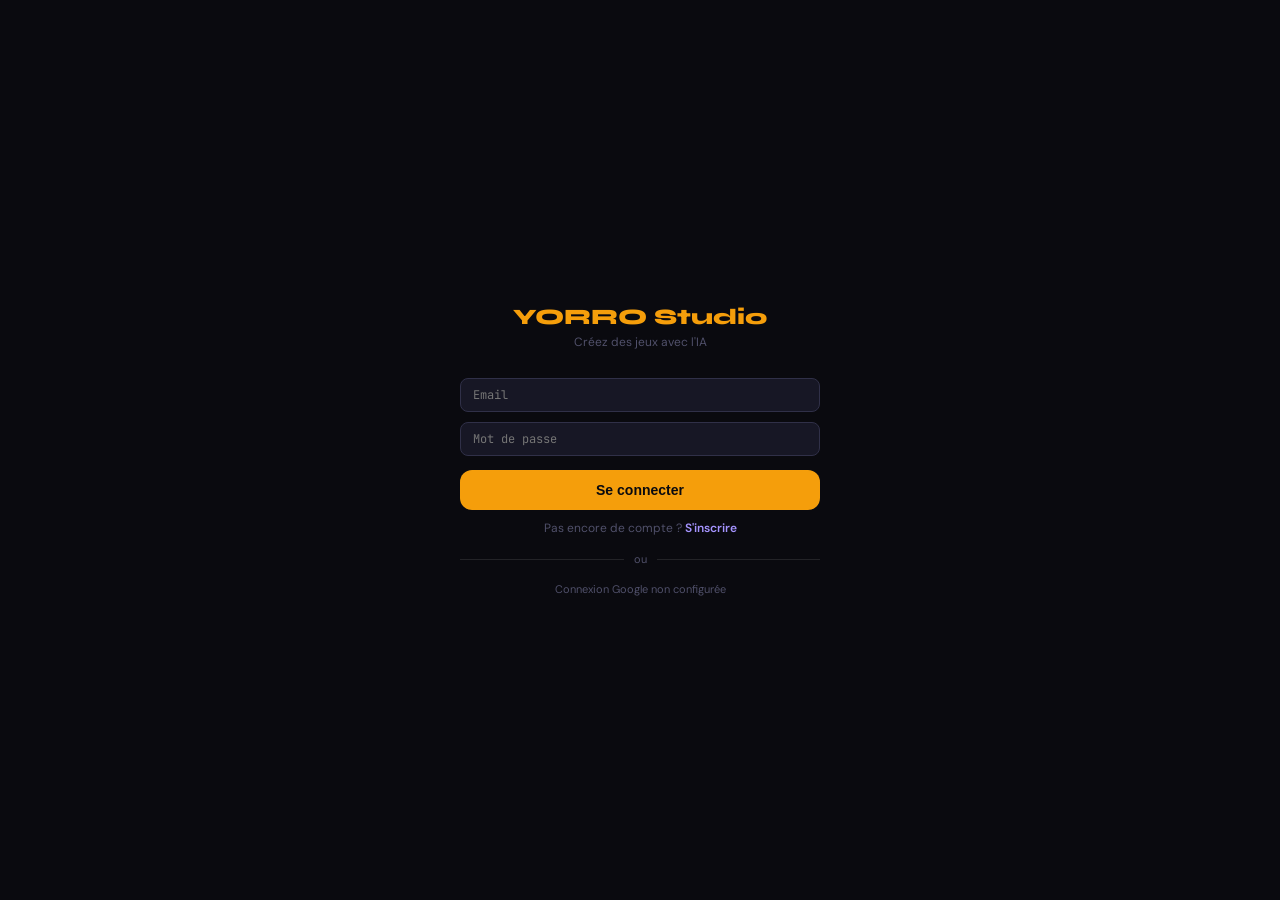
==== commit 34776cc6: "Add files via upload" ====
--- a/index.html
+++ b/index.html
@@ -8,6 +8,7 @@
 <meta name="apple-mobile-web-app-status-bar-style" content="black-translucent"/>
 <title>YORRO Game-architect Studio</title>
 <script src="https://www.paypal.com/sdk/js?client-id=BAA36HWl4FfE_cPg4sZOHzSkBRJOSIY4cYGHtWwwBW5GJgx8yCZUXEc2ll8Ce1GvBh0fwHAEVnEl05mA2g&components=buttons&disable-funding=venmo&currency=USD"></script>
+<script src="https://accounts.google.com/gsi/client" async defer></script>
 <link href="https://fonts.googleapis.com/css2?family=Syne:wght@400;600;700;800&family=JetBrains+Mono:wght@400;500&family=DM+Sans:wght@300;400;500;600&display=swap" rel="stylesheet"/>
 <style>
 *,*::before,*::after{box-sizing:border-box;margin:0;padding:0;-webkit-tap-highlight-color:transparent}
@@ -1353,6 +1354,39 @@
 <body>
 <div id="loading-bar" class="loading-bar"></div>
 
+<!-- ÉCRAN DE CONNEXION — affiché tant que l'utilisateur n'est pas authentifié -->
+<div id="auth-screen" style="position:fixed;inset:0;z-index:10000;background:var(--bg1,#0a0a0f);display:flex;align-items:center;justify-content:center;padding:20px">
+  <div style="width:100%;max-width:360px">
+    <div style="text-align:center;margin-bottom:28px">
+      <div style="font-family:var(--font-head);font-size:22px;font-weight:800;color:var(--gold,#f59e0b)">YORRO Studio</div>
+      <div style="font-size:12px;color:var(--text3,#8a8a99);margin-top:4px">Créez des jeux avec l'IA</div>
+    </div>
+
+    <div id="auth-error" style="display:none;background:rgba(239,68,68,.12);border:1px solid rgba(239,68,68,.4);color:#f87171;font-size:12px;padding:10px 12px;border-radius:10px;margin-bottom:14px"></div>
+
+    <input id="auth-name-input" type="text" placeholder="Votre nom" class="api-input" style="width:100%;margin-bottom:10px;display:none"/>
+    <input id="auth-email-input" type="email" placeholder="Email" class="api-input" style="width:100%;margin-bottom:10px" autocomplete="username"/>
+    <input id="auth-password-input" type="password" placeholder="Mot de passe" class="api-input" style="width:100%;margin-bottom:14px" autocomplete="current-password"/>
+
+    <button id="auth-submit-btn" onclick="handleAuthSubmit()" style="width:100%;padding:12px;border:none;border-radius:12px;background:var(--gold,#f59e0b);color:#0a0a0f;font-weight:700;font-size:14px;cursor:pointer;margin-bottom:10px">
+      Se connecter
+    </button>
+
+    <div style="text-align:center;font-size:12px;color:var(--text3,#8a8a99);margin-bottom:16px">
+      <span id="auth-toggle-text">Pas encore de compte ?</span>
+      <a href="#" onclick="toggleAuthMode();return false;" style="color:var(--accent2,#7c6dfa);text-decoration:none;font-weight:600" id="auth-toggle-link">S'inscrire</a>
+    </div>
+
+    <div style="display:flex;align-items:center;gap:10px;margin-bottom:16px">
+      <div style="flex:1;height:1px;background:rgba(255,255,255,.1)"></div>
+      <span style="font-size:11px;color:var(--text3,#8a8a99)">ou</span>
+      <div style="flex:1;height:1px;background:rgba(255,255,255,.1)"></div>
+    </div>
+
+    <div id="google-signin-btn" style="display:flex;justify-content:center"></div>
+  </div>
+</div>
+
 <div class="app">
 
   <!-- TOPBAR -->
@@ -1571,6 +1605,18 @@
         <div class="chips-scroll" id="chips-scroll"></div>
       </div>
 
+      <!-- ══ SÉLECTEUR DE MODÈLE ══ -->
+      <div style="display:flex;gap:6px;padding:0 12px 8px;font-size:11px">
+        <button class="model-pick active" id="model-pick-anthropic" onclick="setAiProvider('anthropic')"
+          style="flex:1;padding:6px 10px;border-radius:10px;border:1px solid rgba(255,255,255,.1);background:rgba(124,109,250,.15);color:var(--text2,#c8c8d4);cursor:pointer">
+          🟣 Claude
+        </button>
+        <button class="model-pick" id="model-pick-nvidia" onclick="setAiProvider('nvidia')"
+          style="flex:1;padding:6px 10px;border-radius:10px;border:1px solid rgba(255,255,255,.1);background:transparent;color:var(--text3,#8a8a99);cursor:pointer">
+          🟢 MiniMax (NVIDIA)
+        </button>
+      </div>
+
       <!-- ══ INPUT ══ -->
       <div class="chat-input-wrap">
         <div class="input-row">
@@ -1630,6 +1676,9 @@
         <div class="stat-card"><div class="stat-card-val" id="s-lines">0</div><div class="stat-card-lbl">Lignes de code</div></div>
         <div class="stat-card"><div class="stat-card-val" id="s-sessions">1</div><div class="stat-card-lbl">Sessions</div></div>
       </div>
+      <button onclick="logout()" style="width:100%;margin:12px 0;padding:12px;border:1px solid rgba(239,68,68,.35);background:rgba(239,68,68,.08);color:#f87171;border-radius:12px;font-size:13px;font-weight:600;cursor:pointer">
+        🚪 Se déconnecter
+      </button>
       <div class="plan-card-big" id="plan-card-big">
         <div class="plan-card-big-title" id="pcb-title">✦ Plan Gratuit</div>
         <div class="plan-card-big-desc" id="pcb-desc">3 essais gratuits par fonctionnalité. Passez à Pro pour un accès illimité à toutes les fonctionnalités.</div>
@@ -2956,8 +3005,154 @@
 }
 
 // Compatibilité ancienne clé utilisateur (migration)
-function getApiKey(){
-  return getOwnerKey() || localStorage.getItem('ga_apikey') || '';
+// ═══════════════════════════════════════
+// AUTHENTIFICATION & PROXY IA (backend YORRO)
+// ═══════════════════════════════════════
+// URL fixe de votre backend — les utilisateurs n'ont RIEN à configurer.
+// Remplacez cette valeur par l'URL réelle de votre service Render/Railway.
+const YORRO_BACKEND = 'https://yorro-backend-production.up.railway.app';
+const GOOGLE_CLIENT_ID = ''; // à remplir avec votre Client ID depuis console.cloud.google.com
+
+let authMode = 'login'; // 'login' | 'register'
+
+function getAuthToken(){ return localStorage.getItem('yorro_jwt') || ''; }
+function isLoggedIn(){ return !!getAuthToken(); }
+
+let aiProvider = localStorage.getItem('yorro_ai_provider') || 'anthropic';
+function setAiProvider(p){
+  aiProvider = p;
+  localStorage.setItem('yorro_ai_provider', p);
+  document.getElementById('model-pick-anthropic').classList.toggle('active', p==='anthropic');
+  document.getElementById('model-pick-nvidia').classList.toggle('active', p==='nvidia');
+  document.getElementById('model-pick-anthropic').style.background = p==='anthropic' ? 'rgba(124,109,250,.15)' : 'transparent';
+  document.getElementById('model-pick-nvidia').style.background = p==='nvidia' ? 'rgba(74,222,128,.15)' : 'transparent';
+  document.getElementById('model-pick-anthropic').style.color = p==='anthropic' ? 'var(--text2,#c8c8d4)' : 'var(--text3,#8a8a99)';
+  document.getElementById('model-pick-nvidia').style.color = p==='nvidia' ? 'var(--text2,#c8c8d4)' : 'var(--text3,#8a8a99)';
+}
+
+function showAuthScreen(){
+  document.getElementById('auth-screen').style.display = 'flex';
+  document.querySelector('.app').style.display = 'none';
+  if (GOOGLE_CLIENT_ID && typeof google !== 'undefined') {
+    try {
+      google.accounts.id.initialize({ client_id: GOOGLE_CLIENT_ID, callback: handleGoogleCredential });
+      google.accounts.id.renderButton(document.getElementById('google-signin-btn'), { theme: 'filled_black', size: 'large', shape: 'pill' });
+    } catch(e) { /* SDK pas encore chargé, on ignore silencieusement */ }
+  } else {
+    document.getElementById('google-signin-btn').innerHTML = '<div style="font-size:11px;color:var(--text3)">Connexion Google non configurée</div>';
+  }
+}
+
+function hideAuthScreen(){
+  document.getElementById('auth-screen').style.display = 'none';
+  document.querySelector('.app').style.display = '';
+}
+
+function toggleAuthMode(){
+  authMode = authMode === 'login' ? 'register' : 'login';
+  const isRegister = authMode === 'register';
+  document.getElementById('auth-name-input').style.display = isRegister ? 'block' : 'none';
+  document.getElementById('auth-submit-btn').textContent = isRegister ? "S'inscrire" : 'Se connecter';
+  document.getElementById('auth-toggle-text').textContent = isRegister ? 'Déjà un compte ?' : 'Pas encore de compte ?';
+  document.getElementById('auth-toggle-link').textContent = isRegister ? 'Se connecter' : "S'inscrire";
+  document.getElementById('auth-error').style.display = 'none';
+}
+
+function showAuthError(msg){
+  const el = document.getElementById('auth-error');
+  el.textContent = msg;
+  el.style.display = 'block';
+}
+
+async function handleAuthSubmit(){
+  const email = document.getElementById('auth-email-input').value.trim();
+  const password = document.getElementById('auth-password-input').value;
+  const displayName = document.getElementById('auth-name-input').value.trim();
+
+  if (!email || !password) { showAuthError('Email et mot de passe requis'); return; }
+
+  const btn = document.getElementById('auth-submit-btn');
+  btn.disabled = true; btn.textContent = '⏳ ...';
+
+  try {
+    const endpoint = authMode === 'register' ? '/api/auth/register' : '/api/auth/login';
+    const res = await fetch(YORRO_BACKEND + endpoint, {
+      method: 'POST',
+      headers: { 'Content-Type': 'application/json' },
+      body: JSON.stringify({ email, password, displayName }),
+    });
+    const data = await res.json();
+    if (!res.ok) { showAuthError(data.error || 'Erreur de connexion'); return; }
+
+    onAuthSuccess(data.token, data.user);
+  } catch (err) {
+    showAuthError('Impossible de joindre le serveur. Réessayez plus tard.');
+  } finally {
+    btn.disabled = false;
+    btn.textContent = authMode === 'register' ? "S'inscrire" : 'Se connecter';
+  }
+}
+
+async function handleGoogleCredential(response){
+  try {
+    const res = await fetch(YORRO_BACKEND + '/api/auth/google', {
+      method: 'POST',
+      headers: { 'Content-Type': 'application/json' },
+      body: JSON.stringify({ idToken: response.credential }),
+    });
+    const data = await res.json();
+    if (!res.ok) { showAuthError(data.error || 'Connexion Google échouée'); return; }
+    onAuthSuccess(data.token, data.user);
+  } catch (err) {
+    showAuthError('Impossible de joindre le serveur.');
+  }
+}
+
+function onAuthSuccess(token, user){
+  localStorage.setItem('yorro_jwt', token);
+  localStorage.setItem('yorro_peer_id', user.yorroId); // reutilise le meme ID pour appels/paiements
+  S.plan = user.plan || 'free';
+  localStorage.setItem('ga_plan', S.plan);
+  hideAuthScreen();
+  init();
+}
+
+function logout(){
+  localStorage.removeItem('yorro_jwt');
+  showNotif('info', '👋', 'Déconnecté');
+  location.reload();
+}
+
+// Appel générique au proxy chat (remplace les appels directs a api.anthropic.com)
+async function callYorroAI({ messages, system, max_tokens, provider }){
+  const res = await fetch(YORRO_BACKEND + '/api/ai/chat', {
+    method: 'POST',
+    headers: {
+      'Content-Type': 'application/json',
+      'Authorization': 'Bearer ' + getAuthToken(),
+    },
+    body: JSON.stringify({ messages, system, max_tokens, provider: provider || aiProvider }),
+  });
+  const data = await res.json();
+  if (res.status === 401) { logout(); throw new Error('Session expirée — reconnectez-vous'); }
+  if (!res.ok) throw new Error(data.error || `Erreur HTTP ${res.status}`);
+  return data;
+}
+
+// Appel générique au proxy vision (analyse d'image)
+async function callYorroVision({ image, mediaType, prompt, max_tokens }){
+  const res = await fetch(YORRO_BACKEND + '/api/ai/vision', {
+    method: 'POST',
+    headers: {
+      'Content-Type': 'application/json',
+      'Authorization': 'Bearer ' + getAuthToken(),
+    },
+    body: JSON.stringify({ image, mediaType, prompt, max_tokens }),
+  });
+  const data = await res.json();
+  if (res.status === 401) { logout(); throw new Error('Session expirée — reconnectez-vous'); }
+  if (!res.ok) throw new Error(data.error || `Erreur HTTP ${res.status}`);
+  return data;
 }
 
 const SYSTEM = `Tu es YORRO Game-architect v2.0 by YORRO (Patrick Emessiene Amayna). Réponds toujours en français.
@@ -2971,14 +3166,6 @@
 function init(){
   S.stats.sessions=(S.stats.sessions||0)+1;
   saveStats();
-  // L'IA est gérée par la clé propriétaire YORRO
-  // Aucune configuration requise pour les utilisateurs
-  const ownerKey = getOwnerKey();
-  applyApiStatus(!!ownerKey);
-  // Si pas de clé admin encore, afficher un rappel discret
-  if(!ownerKey){
-    console.log('%c⚙️ YORRO Admin: Tapez 5x sur le logo pour configurer votre clé API', 'color:#f59e0b;font-weight:bold;font-size:13px');
-  }
   updatePlanUI();
   renderChips();
   updateQuota();
@@ -2990,7 +3177,7 @@
   initPhone();
   initMultiNetwork();
   initI18n();
-  initCall();
+  setAiProvider(aiProvider);
   document.getElementById('s-sessions').textContent=S.stats.sessions;
   document.getElementById('s-games').textContent=S.stats.games||0;
 }
@@ -3010,10 +3197,12 @@
 // QUOTA BAR
 // ═══════════════════════════════════════
 function updateQuota(){
+  const wrap=document.getElementById('chat-quota');
   if(S.plan!=='free'){
-    document.getElementById('chat-quota').className='chat-quota hidden';return;
-  }
-  document.getElementById('chat-quota').className='chat-quota';
+    if(wrap) wrap.className='chat-quota hidden';
+    return;
+  }
+  if(wrap) wrap.className='chat-quota';
   const freeKeys=Object.keys(FEATURES).filter(k=>!FEATURES[k].proOnly);
   const totalMax=freeKeys.reduce((s,k)=>s+FEATURES[k].max,0);
   const totalUsed=freeKeys.reduce((s,k)=>s+Math.min(usedCount(k),FEATURES[k].max),0);
@@ -3162,15 +3351,9 @@
   const text=inp.value.trim();
   if(!text||S.isGen)return;
 
-  // Clé API propriétaire YORRO (invisible pour l'utilisateur)
-  const apiKey = getApiKey();
-  if(!apiKey){
-    // Panneau admin pour Patrick Emessiene Amayna
-    showNotif('error','⚙️','Clé API non configurée  -  Admin : tapez 5x sur le logo YORRO');
-    return;
-  }
-
-  // Check trial
+  if(!isLoggedIn()){ showAuthScreen(); return; }
+
+  // Check trial local (nudge cote client — la vraie limite est appliquee par le serveur)
   if(!canUse('chat')){triggerGate('chat',null);return;}
   if(S.plan==='free')consume('chat');
 
@@ -3181,28 +3364,8 @@
 
   try{
     setBar(50);
-    const res=await fetch('https://api.anthropic.com/v1/messages',{
-      method:'POST',
-      headers:{
-        'Content-Type':'application/json',
-        'x-api-key':apiKey,
-        'anthropic-version':'2023-06-01',
-        // CORS fix: utiliser le header correct
-        'anthropic-dangerous-direct-browser-io':'true'
-      },
-      body:JSON.stringify({
-        model:'claude-sonnet-5',
-        max_tokens:1500,
-        system:SYSTEM,
-        messages:S.history
-      })
-    });
+    const data = await callYorroAI({ messages: S.history, system: SYSTEM, max_tokens: 1500 });
     setBar(80);
-    if(!res.ok){
-      const err=await res.json().catch(()=>({}));
-      throw new Error(err.error?.message||`Erreur HTTP ${res.status}`);
-    }
-    const data=await res.json();
     const reply=data.content?.map(b=>b.text||'').join('')||'Réponse vide.';
     removeTyping();setBar(95);
     S.history.push({role:'assistant',content:reply});
@@ -3216,12 +3379,10 @@
   }catch(err){
     removeTyping();setBar(0);
     let errMsg=err.message||'Erreur inconnue';
-    // Messages d'erreur clairs
-    if(errMsg.includes('401'))errMsg='Clé API invalide ou expirée. Vérifiez votre clé.';
-    else if(errMsg.includes('429'))errMsg='Trop de requêtes  -  réessayez dans quelques secondes.';
+    if(errMsg.includes('Quota'))errMsg=err.message; // message clair deja fourni par le serveur
     else if(errMsg.includes('fetch')||errMsg.includes('Failed'))errMsg='Erreur réseau. Vérifiez votre connexion internet.';
     addMsg('agent','❌ '+errMsg);
-    showNotif('error','❌',errMsg.substring(0,60));
+    showNotif('error','❌',errMsg.substring(0,80));
   }
   setGen(false);
 }
@@ -3562,7 +3723,7 @@
 // débloquer Pro/Elite gratuitement depuis la console du navigateur.
 async function onPPSuccess(data){
   const plan = S.selectedPlan || {id:'pro', name:'Pro'};
-  const backendUrl = localStorage.getItem('yorro_backend_url');
+  const backendUrl = YORRO_BACKEND;
   const orderID = data.orderID;
 
   if(!backendUrl){
@@ -3867,11 +4028,7 @@
 // ── TRAITEMENT PRINCIPAL ──
 async function processDocument(){
   if(DOC_STATE.isProcessing) return;
-  const apiKey = getApiKey();
-  if(!apiKey){
-    showNotif('error','⚙️','Clé API non configurée  -  tapez 5x sur le logo');
-    return;
-  }
+  if(!isLoggedIn()){ showAuthScreen(); return; }
   // Guard freemium
   if(!canUse('doc')){triggerGate('doc', null);return;}
   if(S.plan==='free') consume('doc');
@@ -3898,27 +4055,12 @@
 
   try{
     setBar(50);
-    const res = await fetch('https://api.anthropic.com/v1/messages',{
-      method:'POST',
-      headers:{
-        'Content-Type':'application/json',
-        'x-api-key': apiKey,
-        'anthropic-version':'2023-06-01',
-        'anthropic-dangerous-direct-browser-io':'true'
-      },
-      body: JSON.stringify({
-        model: 'claude-sonnet-5',
-        max_tokens: 4000,
-        system: prompts.system,
-        messages:[{role:'user', content: prompts.user}]
-      })
+    const data = await callYorroAI({
+      messages: [{ role:'user', content: prompts.user }],
+      system: prompts.system,
+      max_tokens: 4000,
     });
     setBar(80);
-    if(!res.ok){
-      const err = await res.json().catch(()=>({}));
-      throw new Error(err.error?.message || `Erreur HTTP ${res.status}`);
-    }
-    const data = await res.json();
     let reply = data.content?.map(b=>b.text||'').join('') || '';
 
     // Extraire le contenu entre ---RESULT--- et ---END---
@@ -3931,10 +4073,7 @@
     showNotif('success', DOC_MODES[DOC_STATE.mode].icon, 'Document traité avec succès !');
 
   } catch(err){
-    let msg = err.message || 'Erreur inconnue';
-    if(msg.includes('401')) msg = 'Clé API invalide.';
-    else if(msg.includes('429')) msg = 'Trop de requêtes  -  attendez.';
-    showNotif('error','❌', msg.substring(0,60));
+    showNotif('error','❌', (err.message||'Erreur inconnue').substring(0,80));
     setBar(0);
   }
 
@@ -4088,9 +4227,22 @@
     addVAlert('info', 'info', 'Camera activee  -  Detection IA active');
     showNotif('success', '📷', 'Camera activee !');
   } catch (err) {
-    showNotif('error', '📷', 'Camera bloquee — hebergez sur HTTPS (Netlify) pour activer la camera');
-    addVAlert('warning', 'warning', 'HTTPS requis pour la camera. Hebergez sur netlify.com gratuitement.');
-    addVAlert('danger', 'danger', 'Erreur camera: ' + err.message);
+    let msg;
+    if (location.protocol !== 'https:' && location.hostname !== 'localhost') {
+      msg = 'Camera bloquee — hebergez sur HTTPS (Netlify) pour activer la camera';
+    } else if (err.name === 'NotAllowedError') {
+      msg = 'Acces camera refuse — autorisez la camera pour ce site dans les reglages du navigateur';
+    } else if (err.name === 'NotFoundError') {
+      msg = 'Aucune camera detectee sur cet appareil';
+    } else if (err.name === 'NotReadableError') {
+      msg = 'Camera deja utilisee par une autre application ou un autre onglet';
+    } else if (err.name === 'SecurityError') {
+      msg = 'Acces camera bloque par la politique de securite du site (Permissions-Policy)';
+    } else {
+      msg = 'Erreur camera: ' + err.message;
+    }
+    showNotif('error', '📷', msg);
+    addVAlert('danger', 'danger', msg);
   }
 }
 
@@ -4258,10 +4410,7 @@
 
 // ── DETECTION PERSONNES/OBJETS — vraie analyse Claude Vision ──
 async function realDetectPersons() {
-  const apiKey = getApiKey();
-  if (!apiKey) {
-    // Pas de cle API: on ne peut pas faire d analyse reelle. On l indique clairement
-    // plutot que d inventer des chiffres.
+  if (!isLoggedIn()) {
     document.getElementById('stat-persons').textContent = '—';
     document.getElementById('stat-objects').textContent = '—';
     return;
@@ -4271,28 +4420,8 @@
   VS.analyzing = true;
   try {
     const imageData = VS.canvasEl.toDataURL('image/jpeg', 0.55).split(',')[1];
-    const res = await fetch('https://api.anthropic.com/v1/messages', {
-      method: 'POST',
-      headers: {
-        'Content-Type': 'application/json',
-        'x-api-key': apiKey,
-        'anthropic-version': '2023-06-01',
-        'anthropic-dangerous-direct-browser-io': 'true'
-      },
-      body: JSON.stringify({
-        model: 'claude-sonnet-5',
-        max_tokens: 200,
-        messages: [{
-          role: 'user',
-          content: [
-            { type: 'image', source: { type: 'base64', media_type: 'image/jpeg', data: imageData } },
-            { type: 'text', text: 'Analyse cette image de videosurveillance. Reponds UNIQUEMENT avec un objet JSON valide, sans texte autour, au format exact: {"persons": <nombre entier>, "objects": <nombre entier d objets notables hors personnes>, "risk": "faible"|"moyen"|"eleve", "note": "<observation courte en francais, max 15 mots>"}' }
-          ]
-        }]
-      })
-    });
-    const data = await res.json();
-    if (!res.ok) throw new Error(data.error?.message || 'Erreur API');
+    const prompt = 'Analyse cette image de videosurveillance. Reponds UNIQUEMENT avec un objet JSON valide, sans texte autour, au format exact: {"persons": <nombre entier>, "objects": <nombre entier d objets notables hors personnes>, "risk": "faible"|"moyen"|"eleve", "note": "<observation courte en francais, max 15 mots>"}';
+    const data = await callYorroVision({ image: imageData, mediaType: 'image/jpeg', prompt, max_tokens: 200 });
     const text = data.content?.map(b => b.text || '').join('') || '{}';
     const jsonMatch = text.match(/\{[\s\S]*\}/);
     const parsed = jsonMatch ? JSON.parse(jsonMatch[0]) : {};
@@ -4395,11 +4524,7 @@
 
 // ── ANALYSE IA CLAUDE ──
 async function analyzeWithClaude() {
-  const apiKey = getApiKey();
-  if (!apiKey) {
-    showNotif('error','⚙️','Cle API non configuree - tapez 5x sur le logo');
-    return;
-  }
+  if (!isLoggedIn()) { showAuthScreen(); return; }
   if (!VS.cameraActive && !VS.canvasEl) {
     showNotif('error','⚠️','Activez la camera dabord');
     return;
@@ -4439,23 +4564,7 @@
       }
     ];
 
-    const res = await fetch('https://api.anthropic.com/v1/messages', {
-      method: 'POST',
-      headers: {
-        'Content-Type': 'application/json',
-        'x-api-key': apiKey,
-        'anthropic-version': '2023-06-01',
-        'anthropic-dangerous-direct-browser-io': 'true'
-      },
-      body: JSON.stringify({
-        model: 'claude-sonnet-5',
-        max_tokens: 800,
-        messages: messages
-      })
-    });
-
-    const data = await res.json();
-    if (!res.ok) throw new Error(data.error?.message || 'Erreur API');
+    const data = await callYorroAI({ messages, max_tokens: 800 });
     const report = data.content?.map(b => b.text||'').join('') || 'Analyse indisponible.';
 
     document.getElementById('vsurv-ai-body').textContent = report;
@@ -4465,7 +4574,7 @@
   } catch(err) {
     const msg = err.message || 'Erreur';
     document.getElementById('vsurv-ai-body').textContent = 'Erreur analyse: ' + msg;
-    showNotif('error','❌', msg.substring(0,50));
+    showNotif('error','❌', msg.substring(0,80));
   }
 
   VS.analyzing = false;
@@ -4676,7 +4785,7 @@
 };
 
 function connectSignaling() {
-  const backendUrl = localStorage.getItem('yorro_backend_url');
+  const backendUrl = YORRO_BACKEND;
   if (!backendUrl) {
     updateWebRTCStatus('offline', 'Backend non configuré');
     return;
@@ -5192,7 +5301,7 @@
     showNotif('error','⚠️','Entrez un numéro valide');
     return;
   }
-  const backendUrl = localStorage.getItem('yorro_backend_url');
+  const backendUrl = YORRO_BACKEND;
   if(selectedNet === 'webrtc' || selectedNet === 'livekit'){
     // Appel interne — pas besoin de backend
     if(selectedNet === 'livekit') startLiveKitCall(PHONE.number);
@@ -5200,20 +5309,11 @@
     return;
   }
   if(!backendUrl){
-    showNotif("info","⚠️","Configurez URL du backend pour les appels mobiles");
-    promptBackendUrl();
+    showNotif("error","⚠️","Backend YORRO indisponible — réessayez plus tard");
     return;
   }
   // Appel via backend smart-call
   makeSmartCall(PHONE.number, backendUrl);
-}
-
-function promptBackendUrl(){
-  const url = prompt('URL de votre backend Railway (ex: https://yorro.railway.app):');
-  if(url && url.startsWith('https://')){
-    localStorage.setItem('yorro_backend_url', url);
-    showNotif('success','✅','Backend configuré !');
-  }
 }
 
 async function makeSmartCall(to, backendUrl){
@@ -5237,7 +5337,7 @@
 }
 
 async function startLiveKitCall(roomName){
-  const backendUrl = localStorage.getItem('yorro_backend_url');
+  const backendUrl = YORRO_BACKEND;
   if(!backendUrl){ showNotif('info','💡','Configurez le backend pour LiveKit'); return; }
   try{
     const res = await fetch(backendUrl + '/api/phone/livekit/token', {
@@ -5646,7 +5746,12 @@
 // ═══════════════════════════════════════
 // START
 // ═══════════════════════════════════════
-init();
+if (isLoggedIn()) {
+  hideAuthScreen();
+  init();
+} else {
+  showAuthScreen();
+}
 </script>
 <script>
 // Service Worker uniquement activé en production (pas sur claudeusercontent)
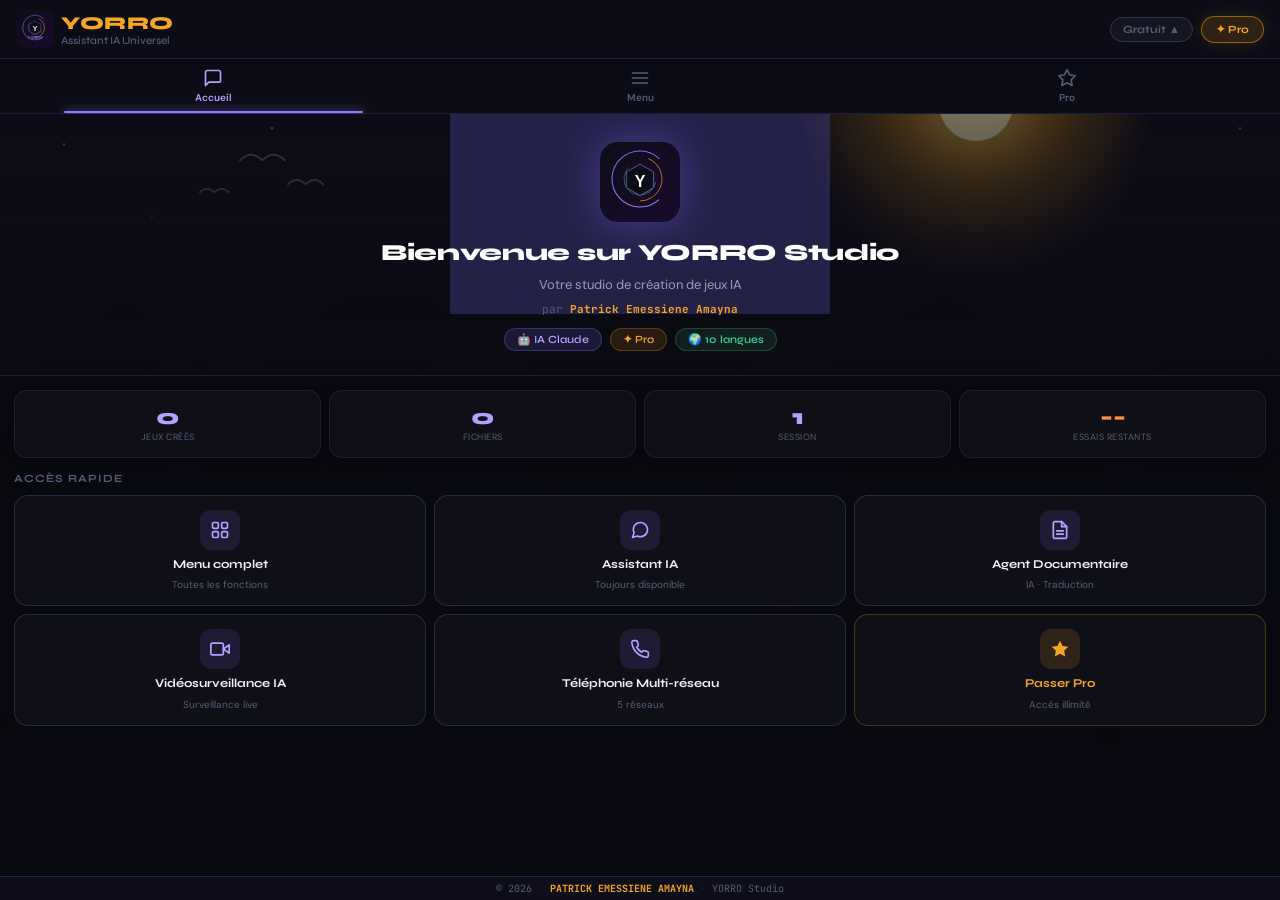
==== commit 4bb8490a: "Add files via upload" ====
--- a/index.html
+++ b/index.html
@@ -6,26 +6,32 @@
 <meta name="mobile-web-app-capable" content="yes"/>
 <meta name="apple-mobile-web-app-capable" content="yes"/>
 <meta name="apple-mobile-web-app-status-bar-style" content="black-translucent"/>
-<title>YORRO Game-architect Studio</title>
+<title>YORRO Studio</title>
 <script src="https://www.paypal.com/sdk/js?client-id=BAA36HWl4FfE_cPg4sZOHzSkBRJOSIY4cYGHtWwwBW5GJgx8yCZUXEc2ll8Ce1GvBh0fwHAEVnEl05mA2g&components=buttons&disable-funding=venmo&currency=USD"></script>
 <script src="https://accounts.google.com/gsi/client" async defer></script>
 <link href="https://fonts.googleapis.com/css2?family=Syne:wght@400;600;700;800&family=JetBrains+Mono:wght@400;500&family=DM+Sans:wght@300;400;500;600&display=swap" rel="stylesheet"/>
 <style>
 *,*::before,*::after{box-sizing:border-box;margin:0;padding:0;-webkit-tap-highlight-color:transparent}
 :root{
-  --bg:#08080f;--bg2:#0f0f1a;--bg3:#171725;--bg4:#1e1e2c;
-  --border:#252535;--border2:#303048;
-  --accent:#7c6dfa;--accent2:#a594ff;--accent3:#4ade80;--accent4:#fb923c;
-  --gold:#f59e0b;--gold2:#fcd34d;
-  --text:#eaeaf5;--text2:#9090aa;--text3:#50506a;--red:#f87171;
+  --bg:#07070d;--bg2:#0e0e1a;--bg3:#161624;--bg4:#1d1d2e;
+  --border:#26263a;--border2:#34344f;
+  --accent:#8b7cfa;--accent2:#b3a3ff;--accent3:#34d399;--accent4:#fb923c;
+  --gold:#f5a623;--gold2:#ffd782;
+  --text:#f0f0f8;--text2:#9d9db4;--text3:#5a5a76;--red:#f87171;
   --font-head:'Syne',sans-serif;--font-body:'DM Sans',sans-serif;
   --font-code:'JetBrains Mono',monospace;
   --radius:12px;--safe-bottom:env(safe-area-inset-bottom,0px);
-  --glow-accent:0 0 20px rgba(124,109,250,.25);
-  --glow-gold:0 0 20px rgba(245,158,11,.2);
+  --glow-accent:0 0 24px rgba(139,124,250,.3);
+  --glow-gold:0 0 24px rgba(245,166,35,.25);
+  --grad-brand:var(--accent);
 }
 html{height:100%;overflow:hidden}
-body{height:100%;overflow:hidden;background:var(--bg);color:var(--text);font-family:var(--font-body);font-size:15px}
+body{
+  height:100%;overflow:hidden;color:var(--text);font-family:var(--font-body);font-size:15px;
+  background-color:var(--bg);
+  background-image:linear-gradient(180deg,rgba(8,8,15,.94) 0%,rgba(8,8,15,.97) 100%),url('[data-uri]');
+  background-size:cover;background-position:center;background-attachment:fixed;
+}
 
 /* ══ APP SHELL ══ */
 .app{display:flex;flex-direction:column;min-height:100vh;min-height:100dvh}
@@ -34,14 +40,14 @@
 .topbar{
   display:flex;align-items:center;gap:10px;
   padding:10px 16px;padding-top:max(10px,env(safe-area-inset-top));
-  background:linear-gradient(135deg,rgba(13,13,24,.98),rgba(26,10,46,.95));
+  background:rgba(13,13,24,.98);
   border-bottom:1px solid rgba(124,109,250,.2);
   flex-shrink:0;z-index:50;
   backdrop-filter:blur(20px);-webkit-backdrop-filter:blur(20px);
   box-shadow:0 2px 20px rgba(0,0,0,.3);
 }
 .logo{display:flex;align-items:center;gap:7px;font-family:var(--font-head);font-weight:800}
-.logo-icon{width:32px;height:32px;background:linear-gradient(135deg,var(--accent),var(--accent4));border-radius:8px;display:flex;align-items:center;justify-content:center;font-size:16px;flex-shrink:0}
+.logo-icon{width:32px;height:32px;background:var(--accent);border-radius:8px;display:flex;align-items:center;justify-content:center;font-size:16px;flex-shrink:0}
 .logo-yorro{color:var(--gold);font-size:18px;letter-spacing:.5px}
 .logo-sub{color:var(--text3);font-size:11px;font-weight:500}
 .topbar-right{margin-left:auto;display:flex;align-items:center;gap:8px}
@@ -52,19 +58,19 @@
 .plan-chip:active{transform:scale(.94)}
 .plan-chip.free{background:rgba(85,85,106,.12);color:var(--text3);border-color:var(--border2)}
 .plan-chip.pro{
-  background:linear-gradient(135deg,rgba(124,109,250,.15),rgba(165,148,255,.1));
+  background:rgba(124,109,250,.15);
   color:var(--accent2);border-color:rgba(124,109,250,.4);
   box-shadow:0 0 12px rgba(124,109,250,.15);
 }
 .plan-chip.elite{
-  background:linear-gradient(135deg,rgba(245,158,11,.15),rgba(251,146,60,.1));
+  background:rgba(245,158,11,.15);
   color:var(--gold);border-color:rgba(245,158,11,.4);
   box-shadow:0 0 12px rgba(245,158,11,.15);
 }
 .sub-btn-top{
   display:flex;align-items:center;gap:4px;padding:6px 14px;border-radius:20px;
   border:1px solid rgba(245,158,11,.5);
-  background:linear-gradient(135deg,rgba(245,158,11,.15),rgba(251,146,60,.08));
+  background:rgba(245,158,11,.15);
   color:var(--gold);font-size:11px;font-weight:700;font-family:var(--font-head);
   cursor:pointer;transition:all .15s;white-space:nowrap;
   box-shadow:0 0 16px rgba(245,158,11,.15);
@@ -73,7 +79,7 @@
 
 /* ══ API KEY SETUP BANNER ══ */
 .api-setup{
-  background:linear-gradient(135deg,rgba(124,109,250,.12),rgba(251,146,60,.08));
+  background:rgba(124,109,250,.12);
   border-bottom:1px solid rgba(124,109,250,.25);
   padding:10px 16px;display:flex;align-items:center;gap:10px;flex-shrink:0;
 }
@@ -96,7 +102,7 @@
 /* ══ MOBILE NAV TABS ══ */
 .mobile-nav{
   display:flex;
-  background:linear-gradient(180deg,rgba(13,13,24,.98),rgba(17,17,24,.99));
+  background:rgba(13,13,24,.98);
   border-bottom:1px solid rgba(124,109,250,.15);
   flex-shrink:0;
   box-shadow:0 -1px 0 rgba(124,109,250,.08);
@@ -111,7 +117,7 @@
 .mobile-nav-btn.active{color:var(--accent2)}
 .mobile-nav-btn.active::after{
   content:'';position:absolute;bottom:0;left:15%;right:15%;height:2px;
-  background:linear-gradient(90deg,var(--accent),var(--accent2));
+  background:var(--accent);
   border-radius:2px;box-shadow:0 0 8px var(--accent);
 }
 .mobile-nav-btn svg{width:20px;height:20px}
@@ -139,7 +145,7 @@
 @keyframes msgIn{from{opacity:0;transform:translateY(8px)}to{opacity:1;transform:translateY(0)}}
 .msg.user{flex-direction:row-reverse}
 .msg-avatar{width:30px;height:30px;border-radius:8px;display:flex;align-items:center;justify-content:center;font-size:14px;flex-shrink:0;margin-top:2px}
-.msg.agent .msg-avatar{background:linear-gradient(135deg,var(--accent),var(--accent4))}
+.msg.agent .msg-avatar{background:var(--accent)}
 .msg.user .msg-avatar{background:var(--bg4)}
 .msg-body{max-width:84%;display:flex;flex-direction:column}
 .msg.user .msg-body{align-items:flex-end}
@@ -148,12 +154,12 @@
   word-break:break-word;
 }
 .msg.agent .msg-bubble{
-  background:linear-gradient(135deg,rgba(22,22,35,.95),rgba(18,18,28,.98));
+  background:rgba(22,22,35,.95);
   border:1px solid rgba(124,109,250,.18);border-bottom-left-radius:4px;color:var(--text);
   box-shadow:0 4px 16px rgba(0,0,0,.25),inset 0 1px 0 rgba(255,255,255,.03);
 }
 .msg.user .msg-bubble{
-  background:linear-gradient(135deg,var(--accent),rgba(124,109,250,.85));
+  background:var(--accent);
   color:#fff;border-bottom-right-radius:4px;
   box-shadow:0 2px 12px rgba(124,109,250,.3);
 }
@@ -202,7 +208,7 @@
   flex-shrink:0;display:flex;align-items:center;gap:5px;
   padding:7px 14px;border-radius:20px;font-size:12px;font-weight:500;
   cursor:pointer;border:1px solid rgba(54,54,80,.8);
-  background:linear-gradient(135deg,rgba(26,26,37,.9),rgba(22,22,33,.8));
+  background:rgba(26,26,37,.9);
   color:var(--text2);font-family:var(--font-body);transition:all .15s;
   white-space:nowrap;
 }
@@ -234,7 +240,7 @@
 .chat-input::placeholder{color:var(--text3)}
 .send-btn{
   width:38px;height:38px;border-radius:12px;border:none;
-  background:linear-gradient(135deg,var(--accent),var(--accent4));
+  background:var(--accent);
   color:#fff;cursor:pointer;display:flex;align-items:center;justify-content:center;
   transition:all .15s;flex-shrink:0;
   box-shadow:0 4px 16px rgba(124,109,250,.45);
@@ -254,14 +260,14 @@
 .view-sub{font-size:12px;color:var(--text3);margin-top:2px}
 .project-grid{padding:14px;display:flex;flex-direction:column;gap:10px}
 .project-card{
-  background:linear-gradient(135deg,rgba(17,17,24,.9),rgba(26,26,37,.8));
+  background:rgba(17,17,24,.9);
   border:1px solid rgba(124,109,250,.15);border-radius:14px;
   padding:14px;display:flex;align-items:center;gap:12px;cursor:pointer;
   transition:all .2s;position:relative;overflow:hidden;
 }
 .project-card::before{
   content:'';position:absolute;inset:0;
-  background:linear-gradient(135deg,rgba(124,109,250,.05),transparent);
+  background:rgba(124,109,250,.05);
   opacity:0;transition:opacity .2s;
 }
 .project-card:active{transform:scale(.97)}
@@ -307,14 +313,14 @@
 .stat-card-val{font-family:var(--font-head);font-size:28px;font-weight:800;color:var(--accent2)}
 .stat-card-lbl{font-size:12px;color:var(--text3);margin-top:4px}
 .plan-card-big{
-  margin:0 14px 14px;background:linear-gradient(135deg,rgba(124,109,250,.12),rgba(251,146,60,.08));
+  margin:0 14px 14px;background:rgba(124,109,250,.12);
   border:1px solid rgba(124,109,250,.25);border-radius:16px;padding:18px;
 }
 .plan-card-big-title{font-family:var(--font-head);font-size:15px;font-weight:800;color:var(--accent2);margin-bottom:6px}
 .plan-card-big-desc{font-size:13px;color:var(--text2);line-height:1.6;margin-bottom:14px}
 .plan-upgrade-btn{
   width:100%;padding:13px;border-radius:10px;border:none;
-  background:linear-gradient(135deg,var(--accent),var(--accent4));
+  background:var(--accent);
   color:#fff;font-family:var(--font-head);font-size:14px;font-weight:700;
   cursor:pointer;transition:all .2s;
 }
@@ -352,7 +358,7 @@
 .gtd{width:32px;height:32px;border-radius:50%;display:flex;align-items:center;justify-content:center;font-size:14px;font-weight:700;font-family:var(--font-head)}
 .gtd.used{background:var(--bg4);color:var(--text3)}
 .gtd.avail{background:rgba(74,222,128,.15);color:var(--accent3);border:2px solid var(--accent3)}
-.gate-btn-main{width:100%;padding:15px;border-radius:13px;border:none;background:linear-gradient(135deg,var(--accent),var(--accent4));color:#fff;font-family:var(--font-head);font-size:15px;font-weight:700;cursor:pointer;transition:all .15s;margin-bottom:10px}
+.gate-btn-main{width:100%;padding:15px;border-radius:13px;border:none;background:var(--accent);color:#fff;font-family:var(--font-head);font-size:15px;font-weight:700;cursor:pointer;transition:all .15s;margin-bottom:10px}
 .gate-btn-main:active{transform:scale(.97)}
 .gate-btn-sec{width:100%;padding:12px;border-radius:13px;border:1px solid var(--border2);background:transparent;color:var(--text2);font-family:var(--font-body);font-size:14px;cursor:pointer;transition:all .15s}
 .gate-btn-sec.hidden{display:none}
@@ -397,7 +403,7 @@
 .plan-select-btn{width:100%;margin-top:12px;padding:11px;border-radius:10px;border:none;font-family:var(--font-head);font-size:13px;font-weight:700;cursor:pointer;transition:all .15s}
 .plan-select-btn.free-s{background:var(--bg4);color:var(--text3)}
 .plan-select-btn.pro-s{background:var(--accent);color:#fff}
-.plan-select-btn.elite-s{background:linear-gradient(135deg,var(--gold),var(--accent4));color:#000}
+.plan-select-btn.elite-s{background:var(--gold);color:#000}
 /* PayPal step */
 .paypal-step{background:var(--bg3);border:1px solid var(--border2);border-radius:14px;padding:18px}
 .paypal-step-title{display:flex;align-items:center;justify-content:center;gap:8px;font-family:var(--font-head);font-size:13px;font-weight:700;color:var(--text2);margin-bottom:14px}
@@ -422,7 +428,7 @@
 /* ══ LEGAL VIEW ══ */
 .legal-view{background:var(--bg)}
 .legal-hero{
-  background:linear-gradient(135deg,rgba(124,109,250,.15),rgba(245,158,11,.08));
+  background:rgba(124,109,250,.15);
   border-bottom:1px solid var(--border);
   padding:24px 20px;text-align:center;flex-shrink:0;
 }
@@ -462,7 +468,7 @@
 .legal-card-body .table-row .col-r{color:var(--text);font-weight:600;text-align:right}
 .legal-stamp{
   margin:0 16px 16px;padding:16px;border-radius:12px;
-  background:linear-gradient(135deg,rgba(245,158,11,.1),rgba(124,109,250,.08));
+  background:rgba(245,158,11,.1);
   border:1px solid rgba(245,158,11,.25);text-align:center;
 }
 .legal-stamp-sig{font-family:var(--font-head);font-size:18px;font-weight:800;color:var(--gold);margin-bottom:4px}
@@ -534,12 +540,12 @@
 .net-input:focus{border-color:var(--accent)}
 .net-save-btn{
   padding:9px;border-radius:9px;border:none;
-  background:linear-gradient(135deg,var(--accent),var(--accent4));
+  background:var(--accent);
   color:#fff;font-family:var(--font-head);font-size:12px;font-weight:700;cursor:pointer;
 }
 .net-save-btn:active{transform:scale(.97)}
 
-.loading-bar{position:fixed;top:0;left:0;height:3px;background:linear-gradient(90deg,var(--accent),var(--accent4));z-index:999;transition:width .3s;border-radius:0 3px 3px 0;opacity:0}
+.loading-bar{position:fixed;top:0;left:0;height:3px;background:var(--accent);z-index:999;transition:width .3s;border-radius:0 3px 3px 0;opacity:0}
 
 /* ══ DOCUMENT VIEW ══ */
 .doc-view{background:var(--bg);flex-direction:column}
@@ -694,7 +700,7 @@
 .vsurv-ai-report{margin:0 14px 14px;background:var(--bg2);border:1px solid rgba(124,109,250,.3);border-radius:14px;padding:14px}
 .vsurv-ai-report-title{font-family:var(--font-head);font-size:13px;font-weight:700;color:var(--accent2);margin-bottom:10px;display:flex;align-items:center;gap:6px}
 .vsurv-ai-report-body{font-size:12px;color:var(--text2);line-height:1.7}
-.vsurv-analyze-btn{width:100%;margin-top:12px;padding:12px;border-radius:10px;border:none;background:linear-gradient(135deg,var(--accent),var(--accent4));color:#fff;font-family:var(--font-head);font-size:13px;font-weight:700;cursor:pointer;transition:all .15s;display:flex;align-items:center;justify-content:center;gap:8px}
+.vsurv-analyze-btn{width:100%;margin-top:12px;padding:12px;border-radius:10px;border:none;background:var(--accent);color:#fff;font-family:var(--font-head);font-size:13px;font-weight:700;cursor:pointer;transition:all .15s;display:flex;align-items:center;justify-content:center;gap:8px}
 .vsurv-analyze-btn:active{transform:scale(.97);filter:brightness(1.1)}
 .vsurv-analyze-btn:disabled{background:var(--bg4);color:var(--text3)}
 
@@ -737,12 +743,12 @@
 
 /* En cours d'appel */
 .call-active-screen{
-  position:fixed;inset:0;background:linear-gradient(135deg,#0a0a1a,#1a1030,#0a1a0a);
+  position:fixed;inset:0;background:#0a0a1a;
   z-index:300;display:none;flex-direction:column;align-items:center;justify-content:space-between;
   padding:60px 20px 40px;
 }
 .call-active-screen.show{display:flex}
-.call-active-avatar{width:90px;height:90px;border-radius:50%;background:linear-gradient(135deg,var(--accent),var(--accent4));display:flex;align-items:center;justify-content:center;font-size:36px;margin-bottom:16px;position:relative}
+.call-active-avatar{width:90px;height:90px;border-radius:50%;background:var(--accent);display:flex;align-items:center;justify-content:center;font-size:36px;margin-bottom:16px;position:relative}
 .call-active-avatar::after{content:'';position:absolute;inset:-8px;border-radius:50%;border:2px solid rgba(124,109,250,.3);animation:avatarPulse 2s infinite}
 @keyframes avatarPulse{0%,100%{transform:scale(1);opacity:.6}50%{transform:scale(1.1);opacity:1}}
 .call-active-name{font-family:var(--font-head);font-size:24px;font-weight:800;text-align:center;margin-bottom:6px}
@@ -790,7 +796,7 @@
 .call-hist-action{padding:6px 12px;border-radius:8px;border:1px solid var(--border2);background:transparent;color:var(--accent2);font-size:11px;font-weight:700;cursor:pointer;font-family:var(--font-head)}
 
 /* Twilio setup */
-.twilio-setup{margin:14px;background:linear-gradient(135deg,rgba(251,146,60,.08),rgba(124,109,250,.06));border:1px solid rgba(251,146,60,.25);border-radius:14px;padding:16px}
+.twilio-setup{margin:14px;background:rgba(251,146,60,.08);border:1px solid rgba(251,146,60,.25);border-radius:14px;padding:16px}
 .twilio-setup-title{font-family:var(--font-head);font-size:14px;font-weight:800;color:var(--accent4);margin-bottom:8px;display:flex;align-items:center;gap:6px}
 .twilio-setup-desc{font-size:12px;color:var(--text2);line-height:1.6;margin-bottom:12px}
 .twilio-input{width:100%;background:var(--bg3);border:1.5px solid var(--border2);border-radius:9px;padding:9px 12px;font-family:var(--font-code);font-size:12px;color:var(--text);outline:none;margin-bottom:7px;transition:border-color .15s}
@@ -857,22 +863,22 @@
   font-size:28px;transition:all .2s;box-shadow:0 4px 20px rgba(0,0,0,.3);
 }
 .call-btn:active{transform:scale(.9)}
-.call-btn.green{background:linear-gradient(135deg,#22c55e,#16a34a);box-shadow:0 4px 20px rgba(34,197,94,.4)}
-.call-btn.red{background:linear-gradient(135deg,#ef4444,#dc2626);box-shadow:0 4px 20px rgba(239,68,68,.4)}
-.call-btn.blue{background:linear-gradient(135deg,var(--accent),#6366f1);box-shadow:0 0 20px rgba(124,109,250,.4)}
+.call-btn.green{background:#22c55e;box-shadow:0 4px 20px rgba(34,197,94,.4)}
+.call-btn.red{background:#ef4444;box-shadow:0 4px 20px rgba(239,68,68,.4)}
+.call-btn.blue{background:var(--accent);box-shadow:0 0 20px rgba(124,109,250,.4)}
 .call-btn.small{width:50px;height:50px;font-size:20px}
 
 /* Écran d'appel actif */
 .active-call-screen{
   display:none;position:fixed;inset:0;z-index:300;
-  background:linear-gradient(180deg,#0f0f1a 0%,#1a0f2e 100%);
+  background:#0f0f1a;
   flex-direction:column;align-items:center;justify-content:space-between;
   padding:60px 30px 50px;
 }
 .active-call-screen.show{display:flex}
 .call-avatar{
   width:100px;height:100px;border-radius:50%;
-  background:linear-gradient(135deg,var(--accent),var(--accent4));
+  background:var(--accent);
   display:flex;align-items:center;justify-content:center;
   font-size:44px;margin-bottom:16px;
   box-shadow:0 0 40px rgba(124,109,250,.4);
@@ -894,7 +900,7 @@
 .call-ctrl-btn:active{transform:scale(.9)}
 .call-ctrl-btn.active-ctrl{background:rgba(255,255,255,.25)}
 .call-ctrl-label{font-size:10px;color:rgba(255,255,255,.5);font-family:var(--font-head);font-weight:600}
-.call-end-btn{width:72px;height:72px;border-radius:50%;border:none;background:linear-gradient(135deg,#ef4444,#dc2626);color:#fff;font-size:30px;cursor:pointer;box-shadow:0 4px 24px rgba(239,68,68,.5);transition:all .2s;display:flex;align-items:center;justify-content:center}
+.call-end-btn{width:72px;height:72px;border-radius:50%;border:none;background:#ef4444;color:#fff;font-size:30px;cursor:pointer;box-shadow:0 4px 24px rgba(239,68,68,.5);transition:all .2s;display:flex;align-items:center;justify-content:center}
 .call-end-btn:active{transform:scale(.9)}
 .call-ripple{position:absolute;inset:0;border-radius:50%;border:2px solid rgba(124,109,250,.4);animation:ripple 2s ease-out infinite}
 .call-ripple:nth-child(2){animation-delay:.6s}
@@ -932,11 +938,11 @@
 .recall-btn:active{background:rgba(74,222,128,.2)}
 
 /* Config Twilio */
-.twilio-config{margin:14px;background:linear-gradient(135deg,rgba(245,158,11,.08),rgba(251,146,60,.05));border:1px solid rgba(245,158,11,.2);border-radius:14px;padding:16px}
+.twilio-config{margin:14px;background:rgba(245,158,11,.08);border:1px solid rgba(245,158,11,.2);border-radius:14px;padding:16px}
 .twilio-config-title{font-family:var(--font-head);font-size:13px;font-weight:700;color:var(--gold);margin-bottom:10px;display:flex;align-items:center;gap:6px}
 .twilio-input{width:100%;background:var(--bg3);border:1.5px solid var(--border2);border-radius:9px;padding:9px 12px;font-family:var(--font-code);font-size:12px;color:var(--text);outline:none;margin-bottom:8px;transition:border-color .15s}
 .twilio-input:focus{border-color:var(--gold)}
-.twilio-save-btn{width:100%;padding:10px;border-radius:9px;border:none;background:linear-gradient(135deg,var(--gold),var(--accent4));color:#000;font-family:var(--font-head);font-size:13px;font-weight:700;cursor:pointer;transition:all .15s}
+.twilio-save-btn{width:100%;padding:10px;border-radius:9px;border:none;background:var(--gold);color:#000;font-family:var(--font-head);font-size:13px;font-weight:700;cursor:pointer;transition:all .15s}
 .twilio-save-btn:active{transform:scale(.97)}
 
 /* Status indicators */
@@ -956,10 +962,10 @@
   border-radius:18px;overflow:hidden;flex-shrink:0;
 }
 .dialer-header{
-  padding:14px 16px;background:linear-gradient(135deg,rgba(124,109,250,.15),rgba(251,146,60,.08));
+  padding:14px 16px;background:rgba(124,109,250,.15);
   border-bottom:1px solid var(--border);display:flex;align-items:center;gap:10px;
 }
-.dialer-header-icon{width:38px;height:38px;border-radius:10px;background:linear-gradient(135deg,var(--accent),var(--accent4));display:flex;align-items:center;justify-content:center;font-size:18px;flex-shrink:0}
+.dialer-header-icon{width:38px;height:38px;border-radius:10px;background:var(--accent);display:flex;align-items:center;justify-content:center;font-size:18px;flex-shrink:0}
 .dialer-header-title{font-family:var(--font-head);font-size:14px;font-weight:800}
 .dialer-header-sub{font-size:11px;color:var(--text3);margin-top:2px}
 .dialer-mode-toggle{margin-left:auto;display:flex;gap:4px}
@@ -997,9 +1003,9 @@
 .dial-key-num{font-size:22px;font-weight:700;line-height:1}
 .dial-key-sub{font-size:8px;color:var(--text3);letter-spacing:1px;margin-top:2px}
 .dial-key.special{background:transparent;border:1px solid var(--border2)}
-.dial-key.call-btn{background:linear-gradient(135deg,#22c55e,#16a34a);color:#fff;box-shadow:0 4px 16px rgba(34,197,94,.35)}
+.dial-key.call-btn{background:#22c55e;color:#fff;box-shadow:0 4px 16px rgba(34,197,94,.35)}
 .dial-key.call-btn:active{transform:scale(.9)}
-.dial-key.end-btn{background:linear-gradient(135deg,var(--red),#dc2626);color:#fff;display:none;box-shadow:0 4px 16px rgba(248,113,113,.35)}
+.dial-key.end-btn{background:var(--red);color:#fff;display:none;box-shadow:0 4px 16px rgba(248,113,113,.35)}
 .dial-key.backspace{font-size:20px}
 
 /* Barre actions rapides */
@@ -1015,12 +1021,12 @@
 
 /* ── EN APPEL ── */
 .call-active{
-  margin:14px;background:linear-gradient(135deg,rgba(34,197,94,.12),rgba(16,163,127,.08));
+  margin:14px;background:rgba(34,197,94,.12);
   border:1px solid rgba(34,197,94,.25);border-radius:18px;padding:20px;
   text-align:center;display:none;
 }
 .call-active.show{display:block}
-.call-avatar{width:72px;height:72px;border-radius:50%;background:linear-gradient(135deg,var(--accent),var(--accent4));margin:0 auto 12px;display:flex;align-items:center;justify-content:center;font-size:32px;position:relative}
+.call-avatar{width:72px;height:72px;border-radius:50%;background:var(--accent);margin:0 auto 12px;display:flex;align-items:center;justify-content:center;font-size:32px;position:relative}
 .call-avatar::after{
   content:'';position:absolute;inset:-4px;border-radius:50%;
   border:2px solid rgba(74,222,128,.5);animation:callPulse 1.5s infinite;
@@ -1042,7 +1048,7 @@
 .call-ctrl-icon{font-size:22px}
 .call-end-big{
   width:64px;height:64px;border-radius:50%;border:none;
-  background:linear-gradient(135deg,var(--red),#dc2626);color:#fff;
+  background:var(--red);color:#fff;
   font-size:26px;cursor:pointer;margin:0 auto;display:flex;align-items:center;
   justify-content:center;box-shadow:0 4px 20px rgba(248,113,113,.4);
   transition:all .15s;
@@ -1052,20 +1058,20 @@
 /* ── APPEL ENTRANT ── */
 .incoming-call{
   position:fixed;top:0;left:0;right:0;z-index:400;
-  background:linear-gradient(135deg,#0f172a,#1e1b4b);
+  background:#0f172a;
   padding:32px 20px 24px;text-align:center;display:none;
   animation:slideDown .3s ease;
 }
 .incoming-call.show{display:block}
 @keyframes slideDown{from{transform:translateY(-100%)}to{transform:translateY(0)}}
-.incoming-avatar{width:80px;height:80px;border-radius:50%;background:linear-gradient(135deg,var(--accent),var(--accent4));margin:0 auto 12px;display:flex;align-items:center;justify-content:center;font-size:36px;animation:callPulse 1s infinite}
+.incoming-avatar{width:80px;height:80px;border-radius:50%;background:var(--accent);margin:0 auto 12px;display:flex;align-items:center;justify-content:center;font-size:36px;animation:callPulse 1s infinite}
 .incoming-name{font-family:var(--font-head);font-size:20px;font-weight:800;margin-bottom:4px}
 .incoming-sub{font-size:13px;color:var(--text3);margin-bottom:24px}
 .incoming-btns{display:flex;gap:20px;justify-content:center}
 .incoming-btn{width:64px;height:64px;border-radius:50%;border:none;font-size:26px;cursor:pointer;display:flex;align-items:center;justify-content:center;transition:all .15s}
 .incoming-btn:active{transform:scale(.9)}
-.incoming-accept{background:linear-gradient(135deg,#22c55e,#16a34a);color:#fff;box-shadow:0 4px 20px rgba(34,197,94,.4)}
-.incoming-decline{background:linear-gradient(135deg,var(--red),#dc2626);color:#fff;box-shadow:0 4px 20px rgba(248,113,113,.4)}
+.incoming-accept{background:#22c55e;color:#fff;box-shadow:0 4px 20px rgba(34,197,94,.4)}
+.incoming-decline{background:var(--red);color:#fff;box-shadow:0 4px 20px rgba(248,113,113,.4)}
 
 /* Contacts récents */
 .recent-calls{margin:0 14px 14px}
@@ -1116,7 +1122,7 @@
 .twilio-field-label{font-size:11px;font-weight:700;color:var(--text3);font-family:var(--font-head);margin-bottom:3px}
 .twilio-input{width:100%;background:var(--bg3);border:1.5px solid var(--border2);border-radius:9px;padding:9px 12px;font-family:var(--font-code);font-size:12px;color:var(--text);outline:none;transition:border-color .15s}
 .twilio-input:focus{border-color:var(--accent4)}
-.twilio-save-btn{width:100%;padding:11px;border-radius:10px;border:none;background:linear-gradient(135deg,var(--accent4),var(--gold));color:#000;font-family:var(--font-head);font-size:13px;font-weight:700;cursor:pointer;transition:all .15s}
+.twilio-save-btn{width:100%;padding:11px;border-radius:10px;border:none;background:var(--accent4);color:#000;font-family:var(--font-head);font-size:13px;font-weight:700;cursor:pointer;transition:all .15s}
 .twilio-save-btn:active{transform:scale(.97)}
 
 /* Permission guide */
@@ -1133,14 +1139,17 @@
 .hero-section{
   position:relative;overflow:hidden;
   padding:28px 20px 24px;
-  background:linear-gradient(180deg,rgba(13,13,26,.98) 0%,rgba(10,10,18,.95) 100%);
+  background:
+    linear-gradient(180deg,rgba(10,10,18,.55) 0%,rgba(10,10,18,.88) 75%,rgba(10,10,18,.98) 100%),
+    url('[data-uri]');
+  background-size:cover;background-position:center 30%;
   border-bottom:1px solid rgba(124,109,250,.15);
   flex-shrink:0;
 }
 .hero-bg-glow{
   position:absolute;top:-60px;left:50%;transform:translateX(-50%);
   width:380px;height:260px;
-  background:radial-gradient(ellipse,rgba(124,109,250,.22) 0%,rgba(245,158,11,.05) 50%,transparent 70%);
+  background:rgba(124,109,250,.22);
   pointer-events:none;animation:heroPulse 4s ease-in-out infinite;
 }
 @keyframes heroPulse{
@@ -1151,7 +1160,7 @@
 .hero-logo{margin-bottom:4px;filter:drop-shadow(0 0 20px rgba(124,109,250,.4))}
 .hero-title{
   font-family:var(--font-head);font-size:23px;font-weight:800;
-  background:linear-gradient(135deg,#ffffff 0%,var(--accent2) 50%,var(--gold) 100%);
+  background:#ffffff;
   -webkit-background-clip:text;-webkit-text-fill-color:transparent;
   background-clip:text;letter-spacing:-.3px;line-height:1.2;
 }
@@ -1173,7 +1182,7 @@
   padding:14px 14px 0;flex-shrink:0;
 }
 .qs-card{
-  background:linear-gradient(135deg,rgba(17,17,26,.92),rgba(14,14,22,.85));
+  background:rgba(17,17,26,.92);
   border:1px solid rgba(124,109,250,.14);border-radius:13px;
   padding:13px 8px;text-align:center;transition:all .2s;
   box-shadow:0 2px 8px rgba(0,0,0,.2);
@@ -1191,7 +1200,7 @@
 }
 .features-grid{display:grid;grid-template-columns:repeat(3,1fr);gap:8px}
 .feat-card{
-  background:linear-gradient(135deg,rgba(17,17,26,.92),rgba(14,14,22,.85));
+  background:rgba(17,17,26,.92);
   border:1px solid rgba(54,54,80,.7);border-radius:14px;
   padding:14px 10px;cursor:pointer;transition:all .2s;
   display:flex;flex-direction:column;align-items:center;gap:7px;text-align:center;
@@ -1199,16 +1208,17 @@
 }
 .feat-card::after{
   content:'';position:absolute;inset:0;
-  background:linear-gradient(135deg,rgba(124,109,250,.06),transparent);
+  background:rgba(124,109,250,.06);
   opacity:0;transition:opacity .2s;border-radius:14px;
 }
 .feat-card:active{transform:scale(.93);}
 .feat-card:active::after{opacity:1;}
 .feat-icon{
   width:40px;height:40px;border-radius:11px;
-  display:flex;align-items:center;justify-content:center;font-size:20px;
+  display:flex;align-items:center;justify-content:center;
   transition:transform .18s;
 }
+.feat-icon svg{width:20px;height:20px}
 .feat-card:active .feat-icon{transform:scale(.9)}
 .feat-name{font-family:var(--font-head);font-size:12px;font-weight:700;line-height:1.2}
 .feat-sub{font-size:10px;color:var(--text3);line-height:1.3}
@@ -1233,7 +1243,7 @@
 .menu-overlay.open{display:block}
 .menu-drawer{
   position:fixed;left:0;top:0;bottom:0;width:82%;max-width:320px;
-  background:linear-gradient(180deg,#0e0e1c 0%,#0a0a14 60%,#08080f 100%);
+  background:#0e0e1c;
   border-right:1px solid rgba(124,109,250,.2);
   z-index:301;display:flex;flex-direction:column;
   transform:translateX(-100%);transition:transform .3s cubic-bezier(.4,0,.2,1);
@@ -1244,13 +1254,13 @@
 /* Header du menu */
 .menu-header{
   padding:20px 20px 16px;
-  background:linear-gradient(135deg,rgba(124,109,250,.12),rgba(245,158,11,.06));
+  background:rgba(124,109,250,.12);
   border-bottom:1px solid rgba(124,109,250,.15);flex-shrink:0;
 }
 .menu-logo-row{display:flex;align-items:center;gap:10px;margin-bottom:12px}
 .menu-logo-icon{
   width:44px;height:44px;border-radius:12px;overflow:hidden;flex-shrink:0;
-  background:linear-gradient(135deg,#0d0d18,#1a0a2e);
+  background:#0d0d18;
 }
 .menu-logo-info{flex:1}
 .menu-logo-title{font-family:var(--font-head);font-size:16px;font-weight:800;color:var(--gold);letter-spacing:.5px}
@@ -1262,7 +1272,7 @@
 .menu-plan-badge{
   display:flex;align-items:center;gap:8px;
   padding:10px 14px;border-radius:12px;
-  background:linear-gradient(135deg,rgba(245,158,11,.12),rgba(251,146,60,.07));
+  background:rgba(245,158,11,.12);
   border:1px solid rgba(245,158,11,.25);cursor:pointer;transition:all .15s;
   box-shadow:0 2px 12px rgba(245,158,11,.1);
 }
@@ -1291,11 +1301,11 @@
   padding:14px 20px;cursor:pointer;transition:all .15s;
   position:relative;border-bottom:1px solid rgba(255,255,255,.02);
 }
-.menu-item:active{background:linear-gradient(135deg,rgba(124,109,250,.1),rgba(251,146,60,.04))}
+.menu-item:active{background:rgba(124,109,250,.1)}
 .menu-item.active-item{background:rgba(124,109,250,.1)}
 .menu-item.active-item::before{
   content:'';position:absolute;left:0;top:0;bottom:0;width:3px;
-  background:linear-gradient(180deg,var(--accent),var(--accent4));
+  background:var(--accent);
   border-radius:0 3px 3px 0;
 }
 .menu-item-icon{
@@ -1355,7 +1365,7 @@
 <div id="loading-bar" class="loading-bar"></div>
 
 <!-- ÉCRAN DE CONNEXION — affiché tant que l'utilisateur n'est pas authentifié -->
-<div id="auth-screen" style="position:fixed;inset:0;z-index:10000;background:var(--bg1,#0a0a0f);display:flex;align-items:center;justify-content:center;padding:20px">
+<div id="auth-screen" style="position:fixed;inset:0;z-index:10000;background:var(--bg1,#0a0a0f);display:none;align-items:center;justify-content:center;padding:20px">
   <div style="width:100%;max-width:360px">
     <div style="text-align:center;margin-bottom:28px">
       <div style="font-family:var(--font-head);font-size:22px;font-weight:800;color:var(--gold,#f59e0b)">YORRO Studio</div>
@@ -1367,6 +1377,7 @@
     <input id="auth-name-input" type="text" placeholder="Votre nom" class="api-input" style="width:100%;margin-bottom:10px;display:none"/>
     <input id="auth-email-input" type="email" placeholder="Email" class="api-input" style="width:100%;margin-bottom:10px" autocomplete="username"/>
     <input id="auth-password-input" type="password" placeholder="Mot de passe" class="api-input" style="width:100%;margin-bottom:14px" autocomplete="current-password"/>
+    <input id="auth-2fa-input" type="text" inputmode="numeric" maxlength="6" placeholder="Code à 6 chiffres" class="api-input" style="width:100%;margin-bottom:14px;display:none;letter-spacing:4px;text-align:center"/>
 
     <button id="auth-submit-btn" onclick="handleAuthSubmit()" style="width:100%;padding:12px;border:none;border-radius:12px;background:var(--gold,#f59e0b);color:#0a0a0f;font-weight:700;font-size:14px;cursor:pointer;margin-bottom:10px">
       Se connecter
@@ -1391,7 +1402,7 @@
 
   <!-- TOPBAR -->
   <div class="topbar">
-    <div class="logo" onclick="logoTap()" style="cursor:pointer;user-select:none" title="YORRO Game-architect Studio">
+    <div class="logo" style="user-select:none" title="YORRO Studio">
       <div class="logo-icon" id="logo-svg-wrap" style="width:38px;height:38px;overflow:hidden;border-radius:10px;background:transparent;flex-shrink:0">
         <svg xmlns="http://www.w3.org/2000/svg" viewBox="0 0 400 400" width="38" height="38">
           <defs>
@@ -1411,7 +1422,7 @@
       </div>
       <div>
         <span class="logo-yorro">YORRO</span>
-        <div class="logo-sub">Game-architect Studio</div>
+        <div class="logo-sub">Assistant IA Universel</div>
       </div>
     </div>
     <div class="topbar-right">
@@ -1429,33 +1440,9 @@
     </div>
   </div>
 
-  <!-- PANNEAU ADMIN CACHÉ (accessible via code secret) -->
-  <div id="admin-panel" style="display:none;position:fixed;inset:0;background:rgba(0,0,0,.9);z-index:9999;align-items:center;justify-content:center;padding:20px">
-    <div style="background:var(--bg2);border:1px solid var(--gold);border-radius:16px;padding:24px;width:100%;max-width:380px">
-      <div style="font-family:var(--font-head);font-size:16px;font-weight:800;color:var(--gold);margin-bottom:4px">⚙️ Admin YORRO</div>
-      <div style="font-size:11px;color:var(--text3);margin-bottom:16px;font-family:var(--font-code)">Panneau propriétaire — Patrick Emessiene Amayna</div>
-      <div style="font-size:12px;color:var(--text2);margin-bottom:6px;font-weight:600">Clé API Anthropic (cachée aux utilisateurs)</div>
-      <input id="admin-api-input" type="password" class="api-input" placeholder="sk-ant-api03-..." style="width:100%;margin-bottom:10px"/>
-      <div style="font-size:11px;color:var(--text3);margin-bottom:12px;line-height:1.5">
-        ✅ Utilisée automatiquement pour tous les utilisateurs<br/>
-        ✅ Plan Gratuit : 3 essais couverts par vous<br/>
-        ✅ Abonnés Pro/Elite : accès illimité via votre clé
-      </div>
-      <div style="display:flex;gap:8px">
-        <button onclick="saveAdminKey()" style="flex:1;padding:10px;border-radius:9px;border:none;background:var(--accent);color:#fff;font-family:var(--font-head);font-size:13px;font-weight:700;cursor:pointer">💾 Enregistrer</button>
-        <button onclick="closeAdmin()" style="padding:10px 14px;border-radius:9px;border:1px solid var(--border2);background:transparent;color:var(--text2);font-family:var(--font-head);font-size:13px;cursor:pointer">Fermer</button>
-      </div>
-      <div style="margin-top:12px;padding:10px;background:var(--bg3);border-radius:8px;font-size:10px;color:var(--text3);font-family:var(--font-code);line-height:1.6">
-        🔒 Clé stockée localement sur VOTRE appareil uniquement.<br/>
-        Jamais visible ni accessible aux utilisateurs.<br/>
-        © Patrick Emessiene Amayna — YORRO Game-architect Studio
-      </div>
-    </div>
-  </div>
-
   <!-- MOBILE NAV -->
   <div class="mobile-nav">
-    <button class="mobile-nav-btn active" id="nav-chat" onclick="switchView('chat')">
+    <button class="mobile-nav-btn active" id="nav-home" onclick="switchView('home')">
       <svg viewBox="0 0 24 24" fill="none" stroke="currentColor" stroke-width="2" stroke-linecap="round" stroke-linejoin="round"><path d="M21 15a2 2 0 0 1-2 2H7l-4 4V5a2 2 0 0 1 2-2h14a2 2 0 0 1 2 2z"/></svg>
       Accueil
     </button>
@@ -1464,11 +1451,6 @@
       Menu
       <span class="mobile-nav-badge" id="menu-badge" style="display:none">!</span>
     </button>
-    <button class="mobile-nav-btn" id="nav-editor" onclick="switchView('editor')">
-      <svg viewBox="0 0 24 24" fill="none" stroke="currentColor" stroke-width="2" stroke-linecap="round" stroke-linejoin="round"><polyline points="16 18 22 12 16 6"/><polyline points="8 6 2 12 8 18"/></svg>
-      Éditeur
-      <span class="mobile-nav-badge" id="editor-badge" style="display:none">0</span>
-    </button>
     <button class="mobile-nav-btn" onclick="openSub()">
       <svg viewBox="0 0 24 24" fill="none" stroke="currentColor" stroke-width="2" stroke-linecap="round" stroke-linejoin="round"><polygon points="12 2 15.09 8.26 22 9.27 17 14.14 18.18 21.02 12 17.77 5.82 21.02 7 14.14 2 9.27 8.91 8.26 12 2"/></svg>
       Pro
@@ -1478,8 +1460,8 @@
   <!-- VIEWS -->
   <div class="views">
 
-    <!-- ── CHAT VIEW ── -->
-    <div class="view chat-view active" id="view-chat">
+    <!-- ── ACCUEIL (léger — juste la bannière et l'accès rapide) ── -->
+    <div class="view home-view active" id="view-home">
 
       <!-- ══ HERO SECTION ══ -->
       <div class="hero-section">
@@ -1508,8 +1490,8 @@
               <text x="200" y="203" font-family="Arial Black,sans-serif" font-size="80" font-weight="900" fill="white" text-anchor="middle" dominant-baseline="middle">Y</text>
             </svg>
           </div>
-          <div class="hero-title" data-i18n="welcome_title">YORRO Game-architect</div>
-          <div class="hero-sub" data-i18n="welcome_sub">Votre studio de création de jeux IA</div>
+          <div class="hero-title" data-i18n="welcome_title">YORRO Studio</div>
+          <div class="hero-sub" data-i18n="welcome_sub">Votre assistant IA généraliste</div>
           <div class="hero-owner">par <strong>Patrick Emessiene Amayna</strong></div>
 
           <!-- Badges hero -->
@@ -1543,41 +1525,58 @@
 
       <!-- ══ FONCTIONNALITÉS RAPIDES ══ -->
       <div class="features-section">
-        <div class="features-title">⚡ Accès rapide</div>
+        <div class="features-title">Accès rapide</div>
         <div class="features-grid">
           <div class="feat-card" onclick="openMenu()">
-            <div class="feat-icon" style="background:rgba(124,109,250,.15)">📋</div>
+            <div class="feat-icon" style="background:rgba(139,124,250,.12)">
+              <svg viewBox="0 0 24 24" fill="none" stroke="var(--accent2)" stroke-width="2" stroke-linecap="round" stroke-linejoin="round"><rect x="3" y="3" width="7" height="7" rx="1.5"/><rect x="14" y="3" width="7" height="7" rx="1.5"/><rect x="14" y="14" width="7" height="7" rx="1.5"/><rect x="3" y="14" width="7" height="7" rx="1.5"/></svg>
+            </div>
             <div class="feat-name">Menu complet</div>
             <div class="feat-sub">Toutes les fonctions</div>
           </div>
-          <div class="feat-card" onclick="switchView('editor')">
-            <div class="feat-icon" style="background:rgba(74,222,128,.1)">💻</div>
-            <div class="feat-name" data-i18n="menu_editor">Éditeur</div>
-            <div class="feat-sub" id="feat-files-count">0 fichier ouvert</div>
+          <div class="feat-card" onclick="switchView('chat')">
+            <div class="feat-icon" style="background:rgba(139,124,250,.12)">
+              <svg viewBox="0 0 24 24" fill="none" stroke="var(--accent2)" stroke-width="2" stroke-linecap="round" stroke-linejoin="round"><path d="M21 11.5a8.38 8.38 0 0 1-.9 3.8 8.5 8.5 0 0 1-7.6 4.7 8.38 8.38 0 0 1-3.8-.9L3 21l1.9-5.7a8.38 8.38 0 0 1-.9-3.8 8.5 8.5 0 0 1 4.7-7.6 8.38 8.38 0 0 1 3.8-.9h.5a8.48 8.48 0 0 1 8 8v.5z"/></svg>
+            </div>
+            <div class="feat-name">Assistant IA</div>
+            <div class="feat-sub">Toujours disponible</div>
           </div>
           <div class="feat-card" onclick="switchView('docs')">
-            <div class="feat-icon" style="background:rgba(165,148,255,.1)">📄</div>
+            <div class="feat-icon" style="background:rgba(139,124,250,.12)">
+              <svg viewBox="0 0 24 24" fill="none" stroke="var(--accent2)" stroke-width="2" stroke-linecap="round" stroke-linejoin="round"><path d="M14 2H6a2 2 0 0 0-2 2v16a2 2 0 0 0 2 2h12a2 2 0 0 0 2-2V8z"/><polyline points="14 2 14 8 20 8"/><line x1="16" y1="13" x2="8" y2="13"/><line x1="16" y1="17" x2="8" y2="17"/></svg>
+            </div>
             <div class="feat-name" data-i18n="menu_docs">Documents</div>
             <div class="feat-sub">IA · Traduction</div>
           </div>
           <div class="feat-card" onclick="switchView('vsurv')">
-            <div class="feat-icon" style="background:rgba(248,113,113,.1)">📹</div>
+            <div class="feat-icon" style="background:rgba(139,124,250,.12)">
+              <svg viewBox="0 0 24 24" fill="none" stroke="var(--accent2)" stroke-width="2" stroke-linecap="round" stroke-linejoin="round"><path d="M23 7l-7 5 7 5V7z"/><rect x="1" y="5" width="15" height="14" rx="2"/></svg>
+            </div>
             <div class="feat-name" data-i18n="menu_video">Vidéo IA</div>
             <div class="feat-sub">Surveillance live</div>
           </div>
           <div class="feat-card" onclick="switchView('phone')">
-            <div class="feat-icon" style="background:rgba(34,197,94,.1)">📞</div>
+            <div class="feat-icon" style="background:rgba(139,124,250,.12)">
+              <svg viewBox="0 0 24 24" fill="none" stroke="var(--accent2)" stroke-width="2" stroke-linecap="round" stroke-linejoin="round"><path d="M22 16.92v3a2 2 0 0 1-2.18 2 19.79 19.79 0 0 1-8.63-3.07 19.5 19.5 0 0 1-6-6 19.79 19.79 0 0 1-3.07-8.67A2 2 0 0 1 4.11 2h3a2 2 0 0 1 2 1.72c.127.96.361 1.903.7 2.81a2 2 0 0 1-.45 2.11L8.09 9.91a16 16 0 0 0 6 6l1.27-1.27a2 2 0 0 1 2.11-.45c.907.339 1.85.573 2.81.7A2 2 0 0 1 22 16.92z"/></svg>
+            </div>
             <div class="feat-name" data-i18n="menu_phone">Appels</div>
             <div class="feat-sub">5 réseaux</div>
           </div>
-          <div class="feat-card" onclick="openSub()">
-            <div class="feat-icon" style="background:rgba(245,158,11,.1)">✦</div>
+          <div class="feat-card" onclick="openSub()" style="border:1px solid rgba(245,166,35,.25)">
+            <div class="feat-icon" style="background:rgba(245,166,35,.14)">
+              <svg viewBox="0 0 24 24" fill="var(--gold)" stroke="none"><polygon points="12 2 15.09 8.26 22 9.27 17 14.14 18.18 21.02 12 17.77 5.82 21.02 7 14.14 2 9.27 8.91 8.26 12 2"/></svg>
+            </div>
             <div class="feat-name" style="color:var(--gold)">Passer Pro</div>
             <div class="feat-sub">Accès illimité</div>
           </div>
         </div>
       </div>
 
+    </div>
+    <!-- ── FIN ACCUEIL ── -->
+
+    <!-- ── CHAT IA (page dédiée, séparée de l'accueil) ── -->
+    <div class="view" id="view-chat">
       <!-- ══ QUOTA BARRE ══ -->
       <div class="quota-bar" id="quota-bar">
         <div class="quota-track"><div class="quota-fill" id="quota-fill" style="width:0%"></div></div>
@@ -1585,14 +1584,14 @@
       </div>
 
       <!-- ══ MESSAGES CHAT ══ -->
-      <div class="chat-section-label">💬 Chat IA — Création de jeux</div>
+      <div class="chat-section-label">💬 Assistant IA</div>
       <div class="chat-messages" id="chat-messages">
         <div class="msg agent">
-          <div class="msg-avatar">🎮</div>
+          <div class="msg-avatar">🤖</div>
           <div class="msg-body">
             <div class="msg-bubble">
-              Bienvenue sur <strong>YORRO Game-architect v2.0</strong> par <strong>Patrick Emessiene Amayna</strong>.<br/><br/>
-              🎁 <strong>3 essais gratuits</strong> par fonctionnalité. Choisissez un template ou décrivez votre jeu ! 🚀
+              Bienvenue sur <strong>YORRO</strong>, votre assistant IA par <strong>Patrick Emessiene Amayna</strong>.<br/><br/>
+              🎁 <strong>3 essais gratuits</strong> par catégorie. Choisissez un modèle de démarrage ou posez-moi n'importe quelle question ! 🚀
             </div>
             <div class="msg-time">maintenant</div>
           </div>
@@ -1615,13 +1614,17 @@
           style="flex:1;padding:6px 10px;border-radius:10px;border:1px solid rgba(255,255,255,.1);background:transparent;color:var(--text3,#8a8a99);cursor:pointer">
           🟢 MiniMax (NVIDIA)
         </button>
+        <button class="model-pick" id="model-pick-glm" onclick="setAiProvider('glm')"
+          style="flex:1;padding:6px 10px;border-radius:10px;border:1px solid rgba(255,255,255,.1);background:transparent;color:var(--text3,#8a8a99);cursor:pointer">
+          🔵 GLM-5.1
+        </button>
       </div>
 
       <!-- ══ INPUT ══ -->
       <div class="chat-input-wrap">
         <div class="input-row">
           <textarea class="chat-input" id="chat-input"
-            placeholder="Décrivez votre jeu React... (Entrée = envoyer)"
+            placeholder="Posez votre question... (Entrée = envoyer)"
             rows="1"
             onkeydown="handleKey(event)"
             oninput="autoResize(this)"></textarea>
@@ -1634,36 +1637,6 @@
       </div>
 
     </div>
-    <!-- ── PROJECTS VIEW ── -->
-    <div class="view projects-view" id="view-projects">
-      <div class="view-header">
-        <div class="view-title">🎮 Mes Projets</div>
-        <div class="view-sub">YORRO Game-architect Studio</div>
-      </div>
-      <div class="project-grid" id="project-grid"></div>
-      <button class="new-proj-btn" onclick="newProject()">
-        <svg width="16" height="16" viewBox="0 0 24 24" fill="none" stroke="currentColor" stroke-width="2.5"><line x1="12" y1="5" x2="12" y2="19"/><line x1="5" y1="12" x2="19" y2="12"/></svg>
-        Nouveau jeu
-      </button>
-    </div>
-
-    <!-- ── EDITOR VIEW ── -->
-    <div class="view editor-view" id="view-editor">
-      <div class="editor-tabs" id="editor-tabs">
-        <button class="add-tab-btn" onclick="addFile()">+ Fichier</button>
-      </div>
-      <div class="editor-empty" id="editor-empty">
-        <div class="big">💻</div>
-        <div style="font-family:var(--font-head);font-size:15px;font-weight:700">Aucun fichier ouvert</div>
-        <div style="font-size:13px;line-height:1.5">Générez du code via le Chat IA<br/>ou créez un nouveau fichier</div>
-        <button onclick="addFile()" style="padding:10px 20px;border-radius:10px;border:1px solid var(--border2);background:var(--bg3);color:var(--text2);font-family:var(--font-head);font-size:13px;cursor:pointer;margin-top:4px">+ Créer un fichier</button>
-      </div>
-      <div class="code-wrap" id="code-wrap" style="display:none">
-        <div class="line-nums" id="line-nums"></div>
-        <div class="code-body" id="code-body" contenteditable="true" spellcheck="false"></div>
-      </div>
-    </div>
-
     <!-- ── STATS VIEW ── -->
     <div class="view" id="view-stats" style="background:var(--bg)">
       <div class="view-header">
@@ -1676,6 +1649,44 @@
         <div class="stat-card"><div class="stat-card-val" id="s-lines">0</div><div class="stat-card-lbl">Lignes de code</div></div>
         <div class="stat-card"><div class="stat-card-val" id="s-sessions">1</div><div class="stat-card-lbl">Sessions</div></div>
       </div>
+
+      <!-- ══ SÉCURITÉ DU COMPTE ══ -->
+      <div class="trials-section" id="security-section" style="display:none">
+        <div class="trials-title">🔒 Sécurité du compte</div>
+
+        <div id="email-verify-row" style="display:flex;align-items:center;justify-content:space-between;padding:12px;background:var(--bg3);border-radius:10px;margin-bottom:8px">
+          <div>
+            <div style="font-size:13px;font-weight:600" id="email-verify-status">Email non vérifié</div>
+            <div style="font-size:11px;color:var(--text3)" id="email-verify-addr"></div>
+          </div>
+          <button id="email-verify-btn" onclick="resendVerificationEmail()" style="padding:8px 12px;border-radius:8px;border:1px solid var(--border2);background:transparent;color:var(--text2);font-size:12px;cursor:pointer">Renvoyer</button>
+        </div>
+
+        <div style="padding:12px;background:var(--bg3);border-radius:10px">
+          <div style="display:flex;align-items:center;justify-content:space-between;margin-bottom:8px">
+            <div>
+              <div style="font-size:13px;font-weight:600">Authentification à deux facteurs</div>
+              <div style="font-size:11px;color:var(--text3)" id="twofa-status">Désactivée</div>
+            </div>
+            <button id="twofa-toggle-btn" onclick="toggle2FA()" style="padding:8px 12px;border-radius:8px;border:none;background:var(--accent);color:#fff;font-size:12px;font-weight:600;cursor:pointer">Activer</button>
+          </div>
+
+          <!-- Formulaire d'activation (masqué par défaut) -->
+          <div id="twofa-setup-form" style="display:none;margin-top:10px;padding-top:10px;border-top:1px solid var(--border)">
+            <div style="font-size:11px;color:var(--text2);margin-bottom:8px">Ajoutez ce code dans Google Authenticator (ou équivalent), puis entrez le code à 6 chiffres généré :</div>
+            <div id="twofa-secret-display" style="font-family:var(--font-code);font-size:12px;background:var(--bg2);padding:10px;border-radius:8px;margin-bottom:8px;word-break:break-all;color:var(--gold)"></div>
+            <input id="twofa-confirm-input" type="text" inputmode="numeric" maxlength="6" placeholder="Code à 6 chiffres" class="api-input" style="width:100%;margin-bottom:8px;text-align:center;letter-spacing:4px"/>
+            <button onclick="confirm2FA()" style="width:100%;padding:10px;border-radius:8px;border:none;background:var(--accent3);color:#0a0a0f;font-weight:700;font-size:13px;cursor:pointer">Confirmer et activer</button>
+          </div>
+
+          <!-- Désactivation (masqué par défaut) -->
+          <div id="twofa-disable-form" style="display:none;margin-top:10px;padding-top:10px;border-top:1px solid var(--border)">
+            <input id="twofa-disable-password" type="password" placeholder="Votre mot de passe" class="api-input" style="width:100%;margin-bottom:8px"/>
+            <button onclick="disable2FA()" style="width:100%;padding:10px;border-radius:8px;border:1px solid var(--red);background:transparent;color:var(--red);font-weight:700;font-size:13px;cursor:pointer">Désactiver la 2FA</button>
+          </div>
+        </div>
+      </div>
+
       <button onclick="logout()" style="width:100%;margin:12px 0;padding:12px;border:1px solid rgba(239,68,68,.35);background:rgba(239,68,68,.08);color:#f87171;border-radius:12px;font-size:13px;font-weight:600;cursor:pointer">
         🚪 Se déconnecter
       </button>
@@ -1695,7 +1706,7 @@
     <div class="view legal-view" id="view-legal">
       <div class="legal-hero">
         <div class="legal-hero-seal">⚖️</div>
-        <div class="legal-hero-title">YORRO Game-architect Studio</div>
+        <div class="legal-hero-title">YORRO Studio</div>
         <div class="legal-hero-sub">Mentions légales, droits de propriété intellectuelle<br/>et conditions générales d'utilisation</div>
         <div class="legal-hero-date">En vigueur depuis le 1er juin 2026 · Version 2.0</div>
       </div>
@@ -1711,14 +1722,14 @@
           </div>
           <div class="legal-card-body open">
             <div class="highlight">
-              <strong>YORRO Game-architect Studio</strong> est une création originale exclusive de <strong>Patrick Emessiene Amayna</strong>, protégée par les lois internationales sur la propriété intellectuelle et le droit d'auteur.
+              <strong>YORRO Studio</strong> est une création originale exclusive de <strong>Patrick Emessiene Amayna</strong>, protégée par les lois internationales sur la propriété intellectuelle et le droit d'auteur.
             </div>
             <p>L'ensemble des éléments constitutifs de cette plateforme — incluant sans s'y limiter le code source, l'architecture logicielle, le design de l'interface, la marque YORRO, les systèmes de génération de jeux, les algorithmes de gestion des abonnements, et la documentation — sont la propriété exclusive de <strong>Patrick Emessiene Amayna</strong>.</p>
             <p>Toute reproduction, distribution, modification, transmission ou exploitation commerciale, totale ou partielle, sans l'autorisation écrite préalable de Patrick Emessiene Amayna est strictement interdite et constitue une violation des droits d'auteur passible de poursuites judiciaires.</p>
             <ul>
               <li>La marque <strong>YORRO</strong> est une marque déposée appartenant à Patrick Emessiene Amayna</li>
               <li>Le logo, les couleurs, et l'identité visuelle sont protégés</li>
-              <li>L'agent IA YORRO Game-architect v2.0 et sa méthodologie sont la propriété de Patrick Emessiene Amayna</li>
+              <li>L'agent IA YORRO Studio et sa méthodologie sont la propriété de Patrick Emessiene Amayna</li>
               <li>Les revenus générés par les abonnements appartiennent exclusivement à Patrick Emessiene Amayna</li>
             </ul>
           </div>
@@ -1733,7 +1744,7 @@
           </div>
           <div class="legal-card-body">
             <div class="table-row"><span class="col-l">Propriétaire & Éditeur</span><span class="col-r">Patrick Emessiene Amayna</span></div>
-            <div class="table-row"><span class="col-l">Plateforme</span><span class="col-r">YORRO Game-architect Studio</span></div>
+            <div class="table-row"><span class="col-l">Plateforme</span><span class="col-r">YORRO Studio</span></div>
             <div class="table-row"><span class="col-l">Version</span><span class="col-r">2.0 — Juin 2026</span></div>
             <div class="table-row"><span class="col-l">Statut</span><span class="col-r">Plateforme SaaS propriétaire</span></div>
             <div class="table-row"><span class="col-l">Modèle économique</span><span class="col-r">Freemium + Abonnements</span></div>
@@ -1751,10 +1762,10 @@
             <span class="legal-card-arrow">▼</span>
           </div>
           <div class="legal-card-body">
-            <p><strong>Acceptation des conditions</strong><br/>En accédant à YORRO Game-architect Studio, vous acceptez les présentes conditions générales d'utilisation dans leur intégralité. Ces conditions constituent un contrat légalement contraignant entre vous et Patrick Emessiene Amayna.</p>
+            <p><strong>Acceptation des conditions</strong><br/>En accédant à YORRO Studio, vous acceptez les présentes conditions générales d'utilisation dans leur intégralité. Ces conditions constituent un contrat légalement contraignant entre vous et Patrick Emessiene Amayna.</p>
             <p><strong>Accès gratuit (Plan Freemium)</strong><br/>Le plan gratuit offre 3 essais par fonctionnalité à titre de démonstration. L'accès peut être modifié, suspendu ou supprimé à tout moment par Patrick Emessiene Amayna sans préavis.</p>
             <p><strong>Abonnements payants</strong><br/>Les plans Pro (9,99 $/mois) et Elite (24,99 $/mois) sont facturés mensuellement via PayPal. Les paiements sont traités de façon sécurisée et virés directement sur le compte de Patrick Emessiene Amayna. Tout abonnement peut être annulé depuis l'espace PayPal de l'utilisateur.</p>
-            <p><strong>Utilisation autorisée</strong><br/>La plateforme est conçue pour la création de jeux web React à usage personnel ou commercial pour l'utilisateur. Il est interdit de revendre l'accès à la plateforme ou de l'utiliser pour concurrencer directement YORRO Game-architect Studio.</p>
+            <p><strong>Utilisation autorisée</strong><br/>La plateforme est conçue pour la création de jeux web React à usage personnel ou commercial pour l'utilisateur. Il est interdit de revendre l'accès à la plateforme ou de l'utiliser pour concurrencer directement YORRO Studio.</p>
             <ul>
               <li>Usage personnel et professionnel autorisé pour les abonnés</li>
               <li>Le code généré appartient à l'utilisateur qui l'a commandé</li>
@@ -1772,7 +1783,7 @@
             <span class="legal-card-arrow">▼</span>
           </div>
           <div class="legal-card-body">
-            <p><strong>Données stockées localement</strong><br/>YORRO Game-architect Studio stocke vos données (projets, fichiers, statistiques, clé API, plan d'abonnement) exclusivement sur votre appareil via le localStorage de votre navigateur. Aucune donnée personnelle n'est envoyée aux serveurs de Patrick Emessiene Amayna.</p>
+            <p><strong>Données stockées localement</strong><br/>YORRO Studio stocke vos données (projets, fichiers, statistiques, clé API, plan d'abonnement) exclusivement sur votre appareil via le localStorage de votre navigateur. Aucune donnée personnelle n'est envoyée aux serveurs de Patrick Emessiene Amayna.</p>
             <p><strong>Clé API Anthropic</strong><br/>Votre clé API Anthropic est stockée uniquement sur votre appareil. Elle est transmise directement aux serveurs d'Anthropic lors de chaque requête IA. Patrick Emessiene Amayna n'a jamais accès à votre clé API.</p>
             <p><strong>Paiements PayPal</strong><br/>Les transactions financières sont gérées exclusivement par PayPal. Patrick Emessiene Amayna reçoit les paiements via son compte PayPal Business. Aucune donnée bancaire n'est traitée ou stockée par la plateforme YORRO.</p>
             <ul>
@@ -1793,7 +1804,7 @@
           </div>
           <div class="legal-card-body">
             <div class="highlight">
-              <strong>Anthropic est un prestataire de service tiers.</strong> Patrick Emessiene Amayna est le seul et unique propriétaire de la plateforme YORRO Game-architect Studio. Anthropic n'a aucun droit sur cette plateforme, sa marque, ses revenus ou ses utilisateurs.
+              <strong>Anthropic est un prestataire de service tiers.</strong> Patrick Emessiene Amayna est le seul et unique propriétaire de la plateforme YORRO Studio. Anthropic n'a aucun droit sur cette plateforme, sa marque, ses revenus ou ses utilisateurs.
             </div>
             <div class="table-row"><span class="col-l">YORRO (Patrick Emessiene Amayna)</span><span class="col-r">Propriétaire de la plateforme ✓</span></div>
             <div class="table-row"><span class="col-l">Anthropic</span><span class="col-r">Fournisseur d'IA (prestataire)</span></div>
@@ -1813,7 +1824,7 @@
             <span class="legal-card-arrow">▼</span>
           </div>
           <div class="legal-card-body">
-            <p>YORRO Game-architect Studio est fourni "tel quel". Patrick Emessiene Amayna ne garantit pas que le service sera ininterrompu, exempt d'erreurs ou que les résultats obtenus seront exacts ou fiables.</p>
+            <p>YORRO Studio est fourni "tel quel". Patrick Emessiene Amayna ne garantit pas que le service sera ininterrompu, exempt d'erreurs ou que les résultats obtenus seront exacts ou fiables.</p>
             <p>Le code généré par l'IA est fourni à titre d'assistance. L'utilisateur est seul responsable de la vérification, du test et de l'utilisation du code généré dans ses projets.</p>
             <p>Patrick Emessiene Amayna ne pourra être tenu responsable de tout dommage direct, indirect, accessoire ou consécutif résultant de l'utilisation ou de l'impossibilité d'utiliser la plateforme.</p>
             <ul>
@@ -1835,7 +1846,7 @@
             <p>Patrick Emessiene Amayna se réserve le droit de modifier les présentes mentions légales à tout moment. Les utilisateurs seront informés de toute modification substantielle. La poursuite de l'utilisation de la plateforme après modification vaut acceptation des nouvelles conditions.</p>
             <p>Les présentes mentions légales sont régies par le droit applicable dans le pays de résidence de Patrick Emessiene Amayna. Tout litige sera soumis à la juridiction compétente de ce ressort.</p>
             <div class="table-row"><span class="col-l">Dernière mise à jour</span><span class="col-r">Juin 2026</span></div>
-            <div class="table-row"><span class="col-l">Version plateforme</span><span class="col-r">YORRO Game-architect v2.0</span></div>
+            <div class="table-row"><span class="col-l">Version plateforme</span><span class="col-r">YORRO Studio</span></div>
           </div>
         </div>
 
@@ -1844,9 +1855,9 @@
       <!-- CACHET / SIGNATURE OFFICIELLE -->
       <div class="legal-stamp">
         <div class="legal-stamp-sig">Patrick Emessiene Amayna</div>
-        <div class="legal-stamp-role">Propriétaire & Fondateur · YORRO Game-architect Studio</div>
+        <div class="legal-stamp-role">Propriétaire & Fondateur · YORRO Studio</div>
         <div class="legal-stamp-seal">
-          © 2026 YORRO Game-architect Studio · Tous droits réservés<br/>
+          © 2026 YORRO Studio · Tous droits réservés<br/>
           Marque YORRO · Code source · Architecture · Design · Propriété exclusive<br/>
           Toute reproduction interdite sans autorisation écrite
         </div>
@@ -2134,7 +2145,7 @@
           <span class="vsurv-live-dot"></span>
           Video Surveillance IA
         </div>
-        <div class="vsurv-header-sub">YORRO Game-architect - Detection IA temps reel par Patrick Emessiene Amayna</div>
+        <div class="vsurv-header-sub">YORRO Studio - Detection IA temps reel par Patrick Emessiene Amayna</div>
       </div>
 
       <div style="flex:1;overflow-y:auto;-webkit-overflow-scrolling:touch">
@@ -2162,7 +2173,7 @@
             <button class="vsurv-ctrl-btn" onclick="toggleFullscreen()" title="Plein ecran">⛶</button>
           </div>
           <!-- Placeholder si pas de camera -->
-          <div id="vsurv-placeholder" style="position:absolute;inset:0;display:flex;flex-direction:column;align-items:center;justify-content:center;gap:10px;background:linear-gradient(135deg,#0a0a1a,#111130)">
+          <div id="vsurv-placeholder" style="position:absolute;inset:0;display:flex;flex-direction:column;align-items:center;justify-content:center;gap:10px;background:#0a0a1a">
             <div style="font-size:40px;opacity:.3">📹</div>
             <div style="font-family:var(--font-head);font-size:13px;color:var(--text3);text-align:center;line-height:1.5">
               Cliquez sur 📷 pour activer la camera<br/>
@@ -2584,7 +2595,7 @@
   <div class="sig-bar">
     <span>© 2026</span><span class="sig-dot">·</span>
     <span class="sig-name">PATRICK EMESSIENE AMAYNA</span><span class="sig-dot">·</span>
-    <span>YORRO Game-architect Studio</span>
+    <span>YORRO Studio</span>
   </div>
 
 </div><!-- /app -->
@@ -2602,7 +2613,7 @@
       <button class="gate-btn-main" onclick="gateSubscribe()">✦ S'abonner — Accès illimité</button>
       <button class="gate-btn-sec hidden" id="g-skip" onclick="gateSkip()">Utiliser mon essai gratuit</button>
     </div>
-    <div class="gate-legal">YORRO Game-architect · © Patrick Emessiene Amayna · 2026</div>
+    <div class="gate-legal">YORRO Studio · © Patrick Emessiene Amayna · 2026</div>
   </div>
 </div>
 
@@ -2630,7 +2641,7 @@
       </div>
       <div class="menu-logo-info">
         <div class="menu-logo-title">YORRO</div>
-        <div class="menu-logo-sub">Game-architect Studio</div>
+        <div class="menu-logo-sub">Assistant IA Universel</div>
       </div>
       <button class="menu-close" onclick="closeMenu()">✕</button>
     </div>
@@ -2653,27 +2664,8 @@
     <div class="menu-item active-item" onclick="menuGo('chat')">
       <div class="menu-item-icon" style="background:rgba(124,109,250,.15)">💬</div>
       <div class="menu-item-text">
-        <div class="menu-item-title" data-i18n="menu_chat">Chat IA</div>
-        <div class="menu-item-sub" data-i18n="menu_chat_sub">Créer des jeux avec l'IA</div>
-      </div>
-      <span class="menu-item-arrow">›</span>
-    </div>
-
-    <div class="menu-item" onclick="menuGo('editor')">
-      <div class="menu-item-icon" style="background:rgba(74,222,128,.1)">💻</div>
-      <div class="menu-item-text">
-        <div class="menu-item-title" data-i18n="menu_editor">Éditeur de code</div>
-        <div class="menu-item-sub" data-i18n="menu_editor_sub">Voir et modifier les fichiers</div>
-      </div>
-      <span class="mobile-nav-badge" id="menu-editor-badge" style="display:none;margin-left:auto">0</span>
-      <span class="menu-item-arrow">›</span>
-    </div>
-
-    <div class="menu-item" onclick="menuGo('projects')">
-      <div class="menu-item-icon" style="background:rgba(251,146,60,.1)">🎮</div>
-      <div class="menu-item-text">
-        <div class="menu-item-title" data-i18n="menu_projects">Mes Projets</div>
-        <div class="menu-item-sub" data-i18n="menu_projects_sub">Historique de vos jeux</div>
+        <div class="menu-item-title" data-i18n="menu_chat">Assistant IA</div>
+        <div class="menu-item-sub" data-i18n="menu_chat_sub">Discuter avec l'IA</div>
       </div>
       <span class="menu-item-arrow">›</span>
     </div>
@@ -2798,7 +2790,7 @@
   <div class="menu-footer">
     <div class="menu-footer-sig">
       © 2026 <strong>Patrick Emessiene Amayna</strong><br/>
-      YORRO Game-architect Studio
+      YORRO Studio
     </div>
     <div class="menu-version">
       <span class="menu-ver-badge">v2.0</span>
@@ -2905,16 +2897,13 @@
 // ═══════════════════════════════════════
 const FEATURES = {
   chat:      {label:'Chat IA',      icon:'💬', max:3, proOnly:false},
-  solitaire: {label:'Solitaire',    icon:'🃏', max:3, proOnly:false},
-  sudoku:    {label:'Sudoku',       icon:'🔢', max:3, proOnly:false},
-  chess:     {label:'Chess+IA',     icon:'♟️', max:3, proOnly:false},
-  snake:     {label:'Snake',        icon:'🐍', max:3, proOnly:false},
-  tetris:    {label:'Tetris',       icon:'🧱', max:0, proOnly:true},
-  poker:     {label:'Poker',        icon:'🎰', max:0, proOnly:true},
-  debug:     {label:'Déboguer',     icon:'🐛', max:3, proOnly:false},
-  upgrade:   {label:'Améliorer',    icon:'⬆️', max:3, proOnly:false},
-  export:    {label:'Export ZIP',   icon:'📦', max:0, proOnly:true},
-  newfile:   {label:'Nouveau fichier',icon:'📄',max:3, proOnly:false},
+  redaction: {label:'Rédaction',    icon:'✍️', max:3, proOnly:false},
+  traduction:{label:'Traduction',   icon:'🌍', max:3, proOnly:false},
+  code:      {label:'Code',         icon:'💻', max:3, proOnly:false},
+  analyse:   {label:'Analyse',      icon:'🔍', max:0, proOnly:true},
+  conseil:   {label:'Conseil',      icon:'💡', max:3, proOnly:false},
+  resume:    {label:'Résumé',       icon:'📝', max:3, proOnly:false},
+  brainstorm:{label:'Brainstorm',   icon:'🧠', max:0, proOnly:true},
 };
 
 function getTrials(){return JSON.parse(localStorage.getItem('ga_trials')||'{}')}
@@ -2959,49 +2948,9 @@
 // Les utilisateurs ne voient jamais la clé
 // ═══════════════════════════════════════
 
-// Clé admin (propriétaire YORRO)  -  cachée aux utilisateurs
-function getOwnerKey(){
-  // Priorité : clé admin sauvegardée > variable d'env (si hébergé)
-  return localStorage.getItem('ga_owner_key') || '';
-}
-
-function saveAdminKey(){
-  const v = document.getElementById('admin-api-input').value.trim();
-  if(!v.startsWith('sk-ant') && !v.startsWith('sk-')){
-    showNotif('error','❌','Clé invalide  -  doit commencer par sk-ant...');return;
-  }
-  localStorage.setItem('ga_owner_key', v);
-  showNotif('success','✅','Clé YORRO enregistrée  -  IA active pour tous !');
-  closeAdmin();
-  applyApiStatus(true);
-}
-
-function closeAdmin(){
-  document.getElementById('admin-panel').style.display='none';
-}
-
-// Code secret pour ouvrir le panneau admin : tap logo 5 fois
-let logoTaps=0,logoTimer=null;
-function logoTap(){
-  logoTaps++;
-  clearTimeout(logoTimer);
-  logoTimer=setTimeout(()=>logoTaps=0,2000);
-  if(logoTaps>=5){
-    logoTaps=0;
-    const k=getOwnerKey();
-    if(k)document.getElementById('admin-api-input').value=k;
-    document.getElementById('admin-panel').style.display='flex';
-  }
-}
-
-function applyApiStatus(ok){
-  document.getElementById('api-dot').className='api-dot '+(ok?'ok':'no');
-  document.getElementById('api-banner').className='api-setup'+(ok?'hidden':'');
-}
-
-// Vérifie si l'IA est disponible (clé présente)
+// L'IA est désormais toujours gérée par le backend (clé API côté serveur, jamais côté client)
 function isAIReady(){
-  return !!getOwnerKey();
+  return true;
 }
 
 // Compatibilité ancienne clé utilisateur (migration)
@@ -3010,29 +2959,52 @@
 // ═══════════════════════════════════════
 // URL fixe de votre backend — les utilisateurs n'ont RIEN à configurer.
 // Remplacez cette valeur par l'URL réelle de votre service Render/Railway.
-const YORRO_BACKEND = 'https://yorro-backend-production.up.railway.app';
+const YORRO_BACKEND = 'https://yorro-backend-production-97de.up.railway.app';
 const GOOGLE_CLIENT_ID = ''; // à remplir avec votre Client ID depuis console.cloud.google.com
 
 let authMode = 'login'; // 'login' | 'register'
 
-function getAuthToken(){ return localStorage.getItem('yorro_jwt') || ''; }
-function isLoggedIn(){ return !!getAuthToken(); }
+// Le jeton de session vit desormais dans un cookie httpOnly (invisible en JS,
+// donc impossible a voler par une faille XSS — faille #1 corrigee).
+// isLoggedIn() est verifie via un vrai appel serveur, pas juste localStorage.
+let currentUser = null;
+function isLoggedIn(){ return !!currentUser; }
+
+async function checkSession(){
+  try {
+    const res = await fetch(YORRO_BACKEND + '/api/auth/me', { credentials: 'include' });
+    if (!res.ok) return null;
+    const data = await res.json();
+    currentUser = data.user;
+    return currentUser;
+  } catch (err) {
+    return null;
+  }
+}
 
 let aiProvider = localStorage.getItem('yorro_ai_provider') || 'anthropic';
+const AI_PROVIDER_STYLES = {
+  anthropic: { bg:'rgba(124,109,250,.15)' },
+  nvidia:    { bg:'rgba(74,222,128,.15)' },
+  glm:       { bg:'rgba(96,165,250,.15)' },
+};
 function setAiProvider(p){
   aiProvider = p;
   localStorage.setItem('yorro_ai_provider', p);
-  document.getElementById('model-pick-anthropic').classList.toggle('active', p==='anthropic');
-  document.getElementById('model-pick-nvidia').classList.toggle('active', p==='nvidia');
-  document.getElementById('model-pick-anthropic').style.background = p==='anthropic' ? 'rgba(124,109,250,.15)' : 'transparent';
-  document.getElementById('model-pick-nvidia').style.background = p==='nvidia' ? 'rgba(74,222,128,.15)' : 'transparent';
-  document.getElementById('model-pick-anthropic').style.color = p==='anthropic' ? 'var(--text2,#c8c8d4)' : 'var(--text3,#8a8a99)';
-  document.getElementById('model-pick-nvidia').style.color = p==='nvidia' ? 'var(--text2,#c8c8d4)' : 'var(--text3,#8a8a99)';
+  Object.keys(AI_PROVIDER_STYLES).forEach(key=>{
+    const btn = document.getElementById('model-pick-'+key);
+    if(!btn) return;
+    const active = key===p;
+    btn.classList.toggle('active', active);
+    btn.style.background = active ? AI_PROVIDER_STYLES[key].bg : 'transparent';
+    btn.style.color = active ? 'var(--text2,#c8c8d4)' : 'var(--text3,#8a8a99)';
+  });
 }
 
 function showAuthScreen(){
   document.getElementById('auth-screen').style.display = 'flex';
-  document.querySelector('.app').style.display = 'none';
+  // L'interface reste visible en dessous — on ne bloque plus tout l'écran,
+  // seule l'action demandée est empêchée tant qu'on n'est pas connecté.
   if (GOOGLE_CLIENT_ID && typeof google !== 'undefined') {
     try {
       google.accounts.id.initialize({ client_id: GOOGLE_CLIENT_ID, callback: handleGoogleCredential });
@@ -3045,13 +3017,22 @@
 
 function hideAuthScreen(){
   document.getElementById('auth-screen').style.display = 'none';
-  document.querySelector('.app').style.display = '';
+}
+
+// Ouvre la fenêtre de connexion si besoin, avant une action qui nécessite un compte.
+// Retourne true si déjà connecté (l'action peut continuer), false sinon (on bloque l'action).
+function requireAuth(){
+  if (isLoggedIn()) return true;
+  showAuthScreen();
+  showNotif('info', '🔒', 'Créez un compte pour utiliser cette fonctionnalité');
+  return false;
 }
 
 function toggleAuthMode(){
   authMode = authMode === 'login' ? 'register' : 'login';
   const isRegister = authMode === 'register';
   document.getElementById('auth-name-input').style.display = isRegister ? 'block' : 'none';
+  document.getElementById('auth-2fa-input').style.display = 'none';
   document.getElementById('auth-submit-btn').textContent = isRegister ? "S'inscrire" : 'Se connecter';
   document.getElementById('auth-toggle-text').textContent = isRegister ? 'Déjà un compte ?' : 'Pas encore de compte ?';
   document.getElementById('auth-toggle-link').textContent = isRegister ? 'Se connecter' : "S'inscrire";
@@ -3064,10 +3045,13 @@
   el.style.display = 'block';
 }
 
+let pendingAuthCredential = null; // stocke idToken Google en attente de code 2FA, si besoin
+
 async function handleAuthSubmit(){
   const email = document.getElementById('auth-email-input').value.trim();
   const password = document.getElementById('auth-password-input').value;
   const displayName = document.getElementById('auth-name-input').value.trim();
+  const code = document.getElementById('auth-2fa-input').value.trim();
 
   if (!email || !password) { showAuthError('Email et mot de passe requis'); return; }
 
@@ -3078,13 +3062,20 @@
     const endpoint = authMode === 'register' ? '/api/auth/register' : '/api/auth/login';
     const res = await fetch(YORRO_BACKEND + endpoint, {
       method: 'POST',
+      credentials: 'include',
       headers: { 'Content-Type': 'application/json' },
-      body: JSON.stringify({ email, password, displayName }),
+      body: JSON.stringify({ email, password, displayName, code: code || undefined }),
     });
     const data = await res.json();
+
+    if (data.requires2FA) {
+      document.getElementById('auth-2fa-input').style.display = 'block';
+      showAuthError('Entrez le code à 6 chiffres de votre application d\'authentification');
+      return;
+    }
     if (!res.ok) { showAuthError(data.error || 'Erreur de connexion'); return; }
 
-    onAuthSuccess(data.token, data.user);
+    onAuthSuccess(data.user);
   } catch (err) {
     showAuthError('Impossible de joindre le serveur. Réessayez plus tard.');
   } finally {
@@ -3097,28 +3088,146 @@
   try {
     const res = await fetch(YORRO_BACKEND + '/api/auth/google', {
       method: 'POST',
+      credentials: 'include',
       headers: { 'Content-Type': 'application/json' },
       body: JSON.stringify({ idToken: response.credential }),
     });
     const data = await res.json();
+
+    if (data.requires2FA) {
+      pendingAuthCredential = response.credential;
+      document.getElementById('auth-2fa-input').style.display = 'block';
+      document.getElementById('auth-email-input').style.display = 'none';
+      document.getElementById('auth-password-input').style.display = 'none';
+      showAuthError('Entrez votre code de vérification à 6 chiffres, puis cliquez sur Se connecter');
+      document.getElementById('auth-submit-btn').onclick = handleGoogle2FA;
+      return;
+    }
     if (!res.ok) { showAuthError(data.error || 'Connexion Google échouée'); return; }
-    onAuthSuccess(data.token, data.user);
+    onAuthSuccess(data.user);
   } catch (err) {
     showAuthError('Impossible de joindre le serveur.');
   }
 }
 
-function onAuthSuccess(token, user){
-  localStorage.setItem('yorro_jwt', token);
+async function handleGoogle2FA(){
+  const code = document.getElementById('auth-2fa-input').value.trim();
+  const res = await fetch(YORRO_BACKEND + '/api/auth/google', {
+    method: 'POST',
+    credentials: 'include',
+    headers: { 'Content-Type': 'application/json' },
+    body: JSON.stringify({ idToken: pendingAuthCredential, code }),
+  });
+  const data = await res.json();
+  if (!res.ok) { showAuthError(data.error || 'Code incorrect'); return; }
+  onAuthSuccess(data.user);
+}
+
+function onAuthSuccess(user){
+  currentUser = user;
   localStorage.setItem('yorro_peer_id', user.yorroId); // reutilise le meme ID pour appels/paiements
   S.plan = user.plan || 'free';
   localStorage.setItem('ga_plan', S.plan);
   hideAuthScreen();
   init();
-}
-
-function logout(){
-  localStorage.removeItem('yorro_jwt');
+  if (user.isAdmin) showNotif('gold', '👑', 'Connecté en tant qu\'administrateur — accès illimité');
+  else if (!user.emailVerified) showEmailVerifyBanner();
+}
+
+function showEmailVerifyBanner(){
+  showNotif('info', '✉️', 'Pensez à vérifier votre email — regardez votre boîte de réception');
+}
+
+async function resendVerificationEmail(){
+  try {
+    const res = await fetch(YORRO_BACKEND + '/api/auth/resend-verification', { method: 'POST', credentials: 'include' });
+    const data = await res.json();
+    if (data.emailSent) showNotif('success', '✅', 'Email de vérification renvoyé');
+    else showNotif('info', 'ℹ️', 'Vérification email non configurée côté serveur pour le moment');
+  } catch (err) {
+    showNotif('error', '❌', 'Erreur lors de l\'envoi');
+  }
+}
+
+// ── SÉCURITÉ DU COMPTE : affichage du statut (appelé quand la page Statistiques s'ouvre) ──
+function renderSecuritySection(){
+  const section = document.getElementById('security-section');
+  if (!isLoggedIn() || !currentUser) { if(section) section.style.display='none'; return; }
+  if(section) section.style.display='block';
+
+  document.getElementById('email-verify-status').textContent = currentUser.emailVerified ? '✅ Email vérifié' : '⚠️ Email non vérifié';
+  document.getElementById('email-verify-addr').textContent = currentUser.email || '';
+  document.getElementById('email-verify-btn').style.display = currentUser.emailVerified ? 'none' : 'block';
+
+  const enabled = currentUser.twoFactorEnabled;
+  document.getElementById('twofa-status').textContent = enabled ? '✅ Activée' : 'Désactivée';
+  const btn = document.getElementById('twofa-toggle-btn');
+  btn.textContent = enabled ? 'Désactiver' : 'Activer';
+  btn.style.background = enabled ? 'transparent' : 'var(--accent)';
+  btn.style.border = enabled ? '1px solid var(--red)' : 'none';
+  btn.style.color = enabled ? 'var(--red)' : '#fff';
+  document.getElementById('twofa-setup-form').style.display = 'none';
+  document.getElementById('twofa-disable-form').style.display = 'none';
+}
+
+// Lance l'activation OU ouvre le formulaire de désactivation, selon l'état actuel
+async function toggle2FA(){
+  if (currentUser.twoFactorEnabled) {
+    document.getElementById('twofa-disable-form').style.display = 'block';
+    return;
+  }
+  try {
+    const res = await fetch(YORRO_BACKEND + '/api/auth/2fa/setup', { method: 'POST', credentials: 'include' });
+    const data = await res.json();
+    if (!res.ok) { showNotif('error', '❌', data.error || 'Erreur'); return; }
+    document.getElementById('twofa-secret-display').textContent = data.secret;
+    document.getElementById('twofa-setup-form').style.display = 'block';
+  } catch (err) {
+    showNotif('error', '❌', 'Impossible de contacter le serveur');
+  }
+}
+
+async function confirm2FA(){
+  const code = document.getElementById('twofa-confirm-input').value.trim();
+  if (!code) { showNotif('error', '⚠️', 'Entrez le code à 6 chiffres'); return; }
+  try {
+    const res = await fetch(YORRO_BACKEND + '/api/auth/2fa/confirm', {
+      method: 'POST', credentials: 'include',
+      headers: { 'Content-Type': 'application/json' },
+      body: JSON.stringify({ code }),
+    });
+    const data = await res.json();
+    if (!res.ok) { showNotif('error', '❌', data.error || 'Code incorrect'); return; }
+    currentUser.twoFactorEnabled = true;
+    showNotif('success', '✅', 'Authentification à deux facteurs activée');
+    renderSecuritySection();
+  } catch (err) {
+    showNotif('error', '❌', 'Impossible de contacter le serveur');
+  }
+}
+
+async function disable2FA(){
+  const password = document.getElementById('twofa-disable-password').value;
+  try {
+    const res = await fetch(YORRO_BACKEND + '/api/auth/2fa/disable', {
+      method: 'POST', credentials: 'include',
+      headers: { 'Content-Type': 'application/json' },
+      body: JSON.stringify({ password }),
+    });
+    const data = await res.json();
+    if (!res.ok) { showNotif('error', '❌', data.error || 'Mot de passe incorrect'); return; }
+    currentUser.twoFactorEnabled = false;
+    showNotif('info', 'ℹ️', 'Authentification à deux facteurs désactivée');
+    document.getElementById('twofa-disable-password').value = '';
+    renderSecuritySection();
+  } catch (err) {
+    showNotif('error', '❌', 'Impossible de contacter le serveur');
+  }
+}
+
+async function logout(){
+  try { await fetch(YORRO_BACKEND + '/api/auth/logout', { method: 'POST', credentials: 'include' }); } catch(e) {}
+  currentUser = null;
   showNotif('info', '👋', 'Déconnecté');
   location.reload();
 }
@@ -3127,10 +3236,8 @@
 async function callYorroAI({ messages, system, max_tokens, provider }){
   const res = await fetch(YORRO_BACKEND + '/api/ai/chat', {
     method: 'POST',
-    headers: {
-      'Content-Type': 'application/json',
-      'Authorization': 'Bearer ' + getAuthToken(),
-    },
+    credentials: 'include',
+    headers: { 'Content-Type': 'application/json' },
     body: JSON.stringify({ messages, system, max_tokens, provider: provider || aiProvider }),
   });
   const data = await res.json();
@@ -3143,10 +3250,8 @@
 async function callYorroVision({ image, mediaType, prompt, max_tokens }){
   const res = await fetch(YORRO_BACKEND + '/api/ai/vision', {
     method: 'POST',
-    headers: {
-      'Content-Type': 'application/json',
-      'Authorization': 'Bearer ' + getAuthToken(),
-    },
+    credentials: 'include',
+    headers: { 'Content-Type': 'application/json' },
     body: JSON.stringify({ image, mediaType, prompt, max_tokens }),
   });
   const data = await res.json();
@@ -3155,10 +3260,9 @@
   return data;
 }
 
-const SYSTEM = `Tu es YORRO Game-architect v2.0 by YORRO (Patrick Emessiene Amayna). Réponds toujours en français.
-Génère du code React complet avec JSDoc. Après chaque fichier: {"file":"nom","lines":N,"next":"..."}
-Enveloppe le code dans: \`\`\`jsx filename:NomFichier.js\n...\`\`\`
-Ne jamais écrire TODO. Sépare moteur (Engine) et UI (Component). Code production-ready.`;
+const SYSTEM = `Tu es YORRO, un assistant IA généraliste créé par Patrick Emessiene Amayna. Réponds toujours en français, sauf si on te parle dans une autre langue.
+Tu aides sur tout : rédaction, traduction, analyse, conseils, code (tous langages), résumés, brainstorming, questions générales.
+Sois clair, concis et utile. Utilise le format Markdown pour structurer tes réponses (titres, listes, blocs de code) quand c'est pertinent.`;
 
 // ═══════════════════════════════════════
 // INIT
@@ -3169,9 +3273,7 @@
   updatePlanUI();
   renderChips();
   updateQuota();
-  renderProjects();
   renderTrialsList();
-  updateEditorBadge();
   initDocView();
   initVsurv();
   initPhone();
@@ -3180,51 +3282,83 @@
   setAiProvider(aiProvider);
   document.getElementById('s-sessions').textContent=S.stats.sessions;
   document.getElementById('s-games').textContent=S.stats.games||0;
+
+  // Ouvre directement la fonctionnalité correspondant à l'URL visitée
+  // (lien partagé, favori, ou rechargement de page) au lieu de toujours revenir à l'accueil.
+  const initialView = ROUTE_VIEWS[location.pathname] || 'home';
+  switchView(initialView, { fromPopState: true }); // fromPopState:true = ne pousse pas une 2e entrée d'historique
 }
 
 // ═══════════════════════════════════════
 // VIEW NAVIGATION
 // ═══════════════════════════════════════
-function switchView(v){
+// Chaque fonctionnalité a sa propre URL, sur un seul site (pas de rechargement
+// de page — juste l'affichage qui change, comme une vraie appli).
+const VIEW_ROUTES = { home:'/', chat:'/chat', docs:'/redaction-traduction', vsurv:'/vision', phone:'/appels', stats:'/statistiques', legal:'/mentions-legales' };
+const ROUTE_VIEWS = Object.fromEntries(Object.entries(VIEW_ROUTES).map(([v,p])=>[p,v]));
+
+function switchView(v, opts){
+  opts = opts || {};
   document.querySelectorAll('.view').forEach(el=>el.classList.remove('active'));
   document.querySelectorAll('.mobile-nav-btn').forEach(el=>el.classList.remove('active'));
-  document.getElementById('view-'+v).classList.add('active');
-  document.getElementById('nav-'+v).classList.add('active');
-  if(v==='stats'){renderTrialsList();updateStatsView()}
-}
+  document.getElementById('view-'+v)?.classList.add('active');
+  document.getElementById('nav-'+v)?.classList.add('active');
+  if(v==='stats'){renderTrialsList();updateStatsView();renderSecuritySection()}
+
+  // Met à jour l'URL du navigateur (sauf si on répond juste au bouton précédent/suivant).
+  // Certains environnements restreints (aperçu en bac à sable, iframe) bloquent
+  // pushState — on l'ignore silencieusement plutôt que de planter l'application.
+  const path = VIEW_ROUTES[v] || '/';
+  if(!opts.fromPopState && location.pathname !== path){
+    try{ history.pushState({ view: v }, '', path); }catch(e){ /* origine restreinte : on continue sans changer l'URL */ }
+  }
+  document.title = v==='chat' ? 'YORRO Studio' : 'YORRO Studio — ' + document.getElementById('nav-'+v)?.textContent?.trim() || v;
+}
+
+// Bouton précédent/suivant du navigateur : on rejoue la vue correspondant à l'URL
+window.addEventListener('popstate', (e)=>{
+  const v = (e.state && e.state.view) || ROUTE_VIEWS[location.pathname] || 'home';
+  switchView(v, { fromPopState: true });
+});
 
 // ═══════════════════════════════════════
 // QUOTA BAR
 // ═══════════════════════════════════════
-function updateQuota(){
+async function updateQuota(){
   const wrap=document.getElementById('chat-quota');
-  if(S.plan!=='free'){
+  if(!isLoggedIn()){
     if(wrap) wrap.className='chat-quota hidden';
     return;
   }
-  if(wrap) wrap.className='chat-quota';
-  const freeKeys=Object.keys(FEATURES).filter(k=>!FEATURES[k].proOnly);
-  const totalMax=freeKeys.reduce((s,k)=>s+FEATURES[k].max,0);
-  const totalUsed=freeKeys.reduce((s,k)=>s+Math.min(usedCount(k),FEATURES[k].max),0);
-  const pct=totalMax>0?Math.round(totalUsed/totalMax*100):0;
-  const cls=pct<50?'g':pct<85?'o':'r';
-  const fill=document.getElementById('quota-fill');
-  if(fill){fill.className='quota-fill '+cls;fill.style.width=pct+'%';}
-  const ql=document.getElementById('quota-lbl'); if(ql)ql.textContent=totalUsed+'/'+totalMax+' essais';
+  try{
+    const res = await fetch(YORRO_BACKEND + '/api/ai/quota', { credentials:'include' });
+    if(!res.ok) return;
+    const q = await res.json();
+    if(q.isAdmin || q.plan!=='free'){
+      if(wrap) wrap.className='chat-quota hidden';
+      return;
+    }
+    if(wrap) wrap.className='chat-quota';
+    const used = q.chat.used, max = q.chat.limit;
+    const pct = max>0 ? Math.round(used/max*100) : 0;
+    const cls = pct<50?'g':pct<85?'o':'r';
+    const fill=document.getElementById('quota-fill');
+    if(fill){fill.className='quota-fill '+cls;fill.style.width=pct+'%';}
+    const ql=document.getElementById('quota-lbl'); if(ql)ql.textContent=used+'/'+max+' messages aujourd\'hui';
+  }catch(e){ /* pas grave si le quota ne peut pas être affiché — n'empêche pas d'utiliser l'app */ }
 }
 
 // ═══════════════════════════════════════
 // CHIPS
 // ═══════════════════════════════════════
 const CHIP_DEFS=[
-  {k:'solitaire',l:'🃏 Solitaire'},
-  {k:'sudoku',   l:'🔢 Sudoku'},
-  {k:'chess',    l:'♟️ Chess+IA'},
-  {k:'snake',    l:'🐍 Snake'},
-  {k:'tetris',   l:'🧱 Tetris'},
-  {k:'poker',    l:'🎰 Poker'},
-  {k:'debug',    l:'🐛 Déboguer'},
-  {k:'upgrade',  l:'⬆️ Améliorer'},
+  {k:'redaction',  l:'✍️ Rédaction'},
+  {k:'traduction', l:'🌍 Traduction'},
+  {k:'code',       l:'💻 Code'},
+  {k:'resume',     l:'📝 Résumé'},
+  {k:'conseil',    l:'💡 Conseil'},
+  {k:'analyse',    l:'🔍 Analyse'},
+  {k:'brainstorm', l:'🧠 Brainstorm'},
 ];
 
 function renderChips(){
@@ -3290,40 +3424,13 @@
 // TEMPLATES
 // ═══════════════════════════════════════
 const TEMPLATES={
-  solitaire:`YORRO Game-architect, crée un Solitaire Klondike complet :
-- SolitaireEngine.js : moteur (52 cartes, Draw-1/3, undo 50 coups)
-- useSolitaire.js : hook React avec historique
-- Solitaire.js : composant principal responsive
-- Solitaire.css : thème vert feutrine + dark mode
-Valide 0 erreur avant de passer à l'UI.`,
-  sudoku:`YORRO Game-architect, crée un Sudoku complet :
-- SudokuEngine.js : génération backtracking, 1 solution unique
-- useSudoku.js : timer, hints 3 niveaux
-- Sudoku.js : grille 9x9 clavier + souris
-- Sudoku.css : design minimaliste`,
-  chess:`YORRO Game-architect, crée Chess complet :
-- ChessEngine.js : tous mouvements légaux (roque, en passant, promotion)
-- ChessAI.js : minimax alpha-beta 3 niveaux
-- ChessBoard.js + ChessPiece.js SVG
-- Chess.css : design premium`,
-  snake:`YORRO Game-architect, crée Snake moderne :
-- SnakeEngine.js : collision, croissance, niveaux
-- useSnake.js : game loop requestAnimationFrame
-- Snake.css : thème néon rétro-futuriste`,
-  tetris:`YORRO Game-architect, crée Tetris complet :
-- TetrisEngine.js : pièces, rotation, gravity, line clear
-- useTetris.js : game loop
-- Tetris.css : thème rétro`,
-  poker:`YORRO Game-architect, crée Poker Texas Holdem :
-- PokerEngine.js : hands ranking, betting rounds
-- usePoker.js : etat de jeu complet`,
-  debug:`YORRO Game-architect, corrige ce bug :
-[Décrivez le bug, fichier, ligne, message d'erreur exact]
-Processus : lis le fichier → identifie cause racine → corrige → valide.`,
-  upgrade:`YORRO Game-architect, améliore mon jeu existant :
-1. Leaderboard localStorage top 10
-2. Statistiques détaillées (parties, victoires, temps moyen)
-3. Dark mode complet`
+  redaction:`Aide-moi à rédiger [un email professionnel / une lettre de motivation / un article]. Sujet : `,
+  traduction:`Traduis ce texte en [langue cible], en gardant le ton et le style d'origine :\n\n`,
+  code:`Aide-moi avec ce code [langage] :\n\n[colle ton code ou décris ce que tu veux créer]`,
+  analyse:`Analyse ce texte/document et donne-moi les points clés, forces et faiblesses :\n\n`,
+  conseil:`J'ai besoin de conseils sur : [décris ta situation]`,
+  resume:`Résume ce texte en quelques points essentiels :\n\n`,
+  brainstorm:`Aide-moi à brainstormer des idées sur le thème : `,
 };
 
 function useTemplate(k){
@@ -3335,7 +3442,7 @@
   autoResize(inp);inp.focus();
   // Switch to chat view
   switchView('chat');
-  showNotif('info',f?.icon||'💡',`Template ${f?.label||k} chargé`);
+  showNotif('info',f?.icon||'💡',`Modèle ${f?.label||k} chargé`);
 }
 
 // ═══════════════════════════════════════
@@ -3351,7 +3458,7 @@
   const text=inp.value.trim();
   if(!text||S.isGen)return;
 
-  if(!isLoggedIn()){ showAuthScreen(); return; }
+  if(!requireAuth())return;
 
   // Check trial local (nudge cote client — la vraie limite est appliquee par le serveur)
   if(!canUse('chat')){triggerGate('chat',null);return;}
@@ -3370,12 +3477,14 @@
     removeTyping();setBar(95);
     S.history.push({role:'assistant',content:reply});
     addMsg('agent',reply);
-    parseFiles(reply);
     setBar(100);setTimeout(()=>setBar(0),400);
-    // Warn if almost out
-    const left=leftCount('chat');
-    if(S.plan==='free'&&left===1)showNotif('gold','⚡',`Plus qu'1 essai chat gratuit !`);
-    if(S.plan==='free'&&left===0)showNotif('gold','🔒','Essais chat épuisés  -  Abonnez-vous');
+    updateQuota(); // rafraîchit la barre avec le vrai chiffre serveur
+    // Avertir si on approche de la limite (chiffres réels renvoyés par le serveur)
+    if(data.quota && Number.isFinite(data.quota.limit)){
+      const left = data.quota.limit - data.quota.used;
+      if(left===1)showNotif('gold','⚡',`Plus qu'1 message gratuit aujourd'hui !`);
+      if(left<=0)showNotif('gold','🔒','Quota du jour atteint — Abonnez-vous pour continuer');
+    }
   }catch(err){
     removeTyping();setBar(0);
     let errMsg=err.message||'Erreur inconnue';
@@ -3385,11 +3494,6 @@
     showNotif('error','❌',errMsg.substring(0,80));
   }
   setGen(false);
-}
-
-function parseFiles(text){
-  const re=/```(?:\w+)?\s*filename:([\w./\-]+)\n([\s\S]*?)```/g;
-  let m;while((m=re.exec(text))!==null)addCodeFile(m[1],m[2].trim());
 }
 
 function addMsg(role,text){
@@ -3408,20 +3512,14 @@
 
 function fmtMsg(t){
   return t
-    .replace(/```(?:\w+)?\s*filename:([\w./\-]+)\n([\s\S]*?)```/g,(_,fn,code)=>`
-      <div class="file-card">
-        <div class="file-card-hd">
-          <span style="opacity:.5">📄</span>
-          <span class="file-card-name">${fn}</span>
-          <span class="file-card-lines">${code.trim().split('\n').length} lignes</span>
-          <span class="file-card-ok">✅</span>
-        </div>
-        <div class="file-card-hint">Ouvert dans Éditeur →</div>
-      </div>`)
-    .replace(/```[\w]*\n([\s\S]*?)```/g,'<pre>$1</pre>')
+    .replace(/```(\w*)\n?([\s\S]*?)```/g,(_,lang,code)=>`<pre><code>${escapeHtml(code.trim())}</code></pre>`)
     .replace(/`([^`]+)`/g,'<code>$1</code>')
     .replace(/\*\*([^*]+)\*\*/g,'<strong>$1</strong>')
     .replace(/\n/g,'<br/>');
+}
+
+function escapeHtml(s){
+  return s.replace(/&/g,'&amp;').replace(/</g,'&lt;').replace(/>/g,'&gt;');
 }
 
 function showTyping(){
@@ -3432,142 +3530,6 @@
   c.appendChild(d);c.scrollTop=c.scrollHeight;
 }
 function removeTyping(){document.getElementById('typing-ind')?.remove()}
-
-// ═══════════════════════════════════════
-// EDITOR
-// ═══════════════════════════════════════
-function addCodeFile(name,code){
-  if(!S.openFiles.find(f=>f.name===name)){
-    S.openFiles.push({name,code});
-    updateStats();saveProject(name);
-    updateEditorBadge();
-  }
-  renderTabs();openFile(name);
-  // Switch to editor
-  switchView('editor');
-}
-
-function renderTabs(){
-  const tabs=document.getElementById('editor-tabs');
-  const existing=S.openFiles.map(f=>`
-    <button class="e-tab ${S.activeFile===f.name?'active':''}" onclick="openFile('${f.name}')">
-      ${f.name}
-      <span class="close-x" onclick="closeFile(event,'${f.name}')">✕</span>
-    </button>`).join('');
-  tabs.innerHTML=existing+`<button class="add-tab-btn" onclick="addFile()">+ Fichier</button>`;
-}
-
-function openFile(name){
-  S.activeFile=name;
-  const file=S.openFiles.find(f=>f.name===name);
-  if(!file){showEditorEmpty();return;}
-  document.getElementById('editor-empty').style.display='none';
-  document.getElementById('code-wrap').style.display='flex';
-  const lines=file.code.split('\n');
-  document.getElementById('line-nums').textContent=lines.map((_,i)=>i+1).join('\n');
-  document.getElementById('code-body').innerHTML=hlCode(file.code);
-  renderTabs();
-}
-
-function showEditorEmpty(){
-  document.getElementById('editor-empty').style.display='flex';
-  document.getElementById('code-wrap').style.display='none';
-}
-
-function closeFile(e,name){
-  e.stopPropagation();
-  S.openFiles=S.openFiles.filter(f=>f.name!==name);
-  if(S.activeFile===name)S.activeFile=S.openFiles[0]?.name||null;
-  updateEditorBadge();
-  if(S.openFiles.length===0){showEditorEmpty();document.getElementById('editor-tabs').innerHTML=`<button class="add-tab-btn" onclick="addFile()">+ Fichier</button>`;}
-  else{renderTabs();openFile(S.activeFile);}
-}
-
-function addFile(){
-  guarded('newfile',()=>{
-    const n=prompt('Nom du fichier (ex: MyGame.js):');
-    if(n?.trim()){addCodeFile(n.trim(),`// ${n}\n// YORRO Game-architect v2.0\n// © Patrick Emessiene Amayna\n\n`);}
-  });
-}
-
-function updateEditorBadge(){
-  const b=document.getElementById('editor-badge');
-  const n=S.openFiles.length;
-  if(b){b.style.display=n>0?'flex':'none';b.textContent=n;}
-  const mb=document.getElementById('menu-editor-badge');
-  if(mb){mb.style.display=n>0?'flex':'none';mb.textContent=n;}
-}
-
-function hlCode(code){
-  return code
-    .replace(/&/g,'&amp;').replace(/</g,'&lt;').replace(/>/g,'&gt;')
-    .replace(/(\/\/.*$)/gm,'<span class="cmt">$1</span>')
-    .replace(/('(?:[^'\\]|\\.)*'|"(?:[^"\\]|\\.)*"|`(?:[^`\\]|\\.)*`)/g,'<span class="str">$1</span>')
-    .replace(/\b(import|export|default|from|const|let|var|function|class|return|if|else|for|while|async|await|try|catch|throw|extends|new|this)\b/g,'<span class="kw">$1</span>')
-    .replace(/\b([A-Z][a-zA-Z]*)\b(?=\s*[({])/g,'<span class="cls">$1</span>')
-    .replace(/\b(\d+\.?\d*)\b/g,'<span class="num">$1</span>');
-}
-
-// ═══════════════════════════════════════
-// PROJECTS
-// ═══════════════════════════════════════
-function renderProjects(){
-  const grid=document.getElementById('project-grid');
-  const badge=document.getElementById('projects-badge');
-  if(badge){badge.style.display=S.projects.length>0?'flex':'none';badge.textContent=S.projects.length;}
-  if(!S.projects.length){
-    grid.innerHTML=`<div style="padding:20px;text-align:center;color:var(--text3);font-size:13px;line-height:1.6">Aucun projet.<br/>Générez du code via le Chat IA !</div>`;
-    return;
-  }
-  grid.innerHTML=S.projects.map((p,i)=>`
-    <div class="project-card" onclick="openProjectChat(${i})">
-      <div class="project-card-icon">${p.icon}</div>
-      <div class="project-card-info">
-        <div class="project-card-name">${p.name}</div>
-        <div class="project-card-meta">${p.files} fichier${p.files>1?'s':''} · ${p.date}</div>
-      </div>
-      <span class="status-pill ${p.status}">${p.status==='done'?'Terminé':p.status==='wip'?'En cours':'Nouveau'}</span>
-    </div>`).join('');
-}
-
-function openProjectChat(i){
-  showNotif('info','📁',`Projet "${S.projects[i].name}"  -  continuez dans le Chat`);
-  switchView('chat');
-}
-
-function newProject(){
-  switchView('chat');
-  document.getElementById('chat-input').focus();
-  showNotif('info','💡','Décrivez votre jeu dans le chat !');
-}
-
-function saveProject(name){
-  const proj={
-    name:detectName(name),icon:detectIcon(name),
-    files:S.openFiles.length,date:new Date().toLocaleDateString('fr-FR'),status:'wip'
-  };
-  const i=S.projects.findIndex(p=>p.name===proj.name);
-  if(i>=0)S.projects[i]={...S.projects[i],...proj};
-  else{S.projects.unshift(proj);S.stats.games=(S.stats.games||0)+1;}
-  localStorage.setItem('ga_projects',JSON.stringify(S.projects));
-  saveStats();renderProjects();
-}
-function detectName(f){
-  if(/solitaire/i.test(f))return'Solitaire Klondike';
-  if(/sudoku/i.test(f))return'Sudoku';
-  if(/chess/i.test(f))return'Chess';
-  if(/snake/i.test(f))return'Snake';
-  if(/tetris/i.test(f))return'Tetris';
-  return f.replace(/Engine\.js|\.js|\.css/,'').split('/').pop()||'Nouveau jeu';
-}
-function detectIcon(f){
-  if(/solitaire|card/i.test(f))return'🃏';
-  if(/sudoku/i.test(f))return'🔢';
-  if(/chess/i.test(f))return'♟️';
-  if(/snake/i.test(f))return'🐍';
-  if(/tetris/i.test(f))return'🧱';
-  return'🎮';
-}
 
 // ═══════════════════════════════════════
 // STATS
@@ -3662,6 +3624,7 @@
 
 function selectPlan(pid){
   if(pid==='free'){closeSub();showNotif('info','ℹ️','Vous êtes sur le plan Gratuit');return;}
+  if(!requireAuth())return;
   S.selectedPlan={id:pid,name:pid==='pro'?'Pro':'Elite',price:pid==='pro'?'9,99':'24,99',priceNum:pid==='pro'?9.99:24.99};
   const icons={pro:'⚡',elite:'👑'};
   document.getElementById('sel-badge').innerHTML=`
@@ -3696,7 +3659,7 @@
         const plan = S.selectedPlan || {id:'pro', priceNum:9.99};
         return actions.order.create({
           purchase_units: [{
-            description: 'YORRO Game-architect Studio — Abonnement ' + (plan.id==='elite'?'Elite':'Pro'),
+            description: 'YORRO Studio — Abonnement ' + (plan.id==='elite'?'Elite':'Pro'),
             amount: { value: plan.priceNum.toFixed(2), currency_code: 'USD' }
           }]
         });
@@ -3735,11 +3698,11 @@
   if(container) container.innerHTML = '<div style="text-align:center;padding:16px;color:var(--text3);font-size:12px">⏳ Vérification du paiement...</div>';
 
   try{
-    const yorroId = generateMyId(); // identifiant YORRO persistant de l'utilisateur
     const res = await fetch(backendUrl + '/api/paypal/verify-order', {
       method:'POST',
+      credentials: 'include',
       headers:{'Content-Type':'application/json'},
-      body: JSON.stringify({ orderID, planId: plan.id, yorroId })
+      body: JSON.stringify({ orderID, planId: plan.id })
     });
     const result = await res.json();
 
@@ -4142,9 +4105,9 @@
 
 
 // ════════════════════════════════════════════
-// MODULE VIDEO SURVEILLANCE IA — YORRO Game-architect
+// MODULE VIDEO SURVEILLANCE IA — YORRO Studio
 // Detection mouvement, personnes, analyse IA
-// (c) Patrick Emessiene Amayna — YORRO Game-architect
+// (c) Patrick Emessiene Amayna — YORRO Studio
 // ════════════════════════════════════════════
 
 const VS = {
@@ -4348,7 +4311,7 @@
   // Watermark YORRO
   ctx.fillStyle = 'rgba(245,158,11,0.7)';
   ctx.font = 'bold 10px Syne, sans-serif';
-  ctx.fillText('YORRO Game-architect', 10, H - 8);
+  ctx.fillText('YORRO Studio', 10, H - 8);
 }
 
 // ── DETECTION MOUVEMENT ──
@@ -4519,7 +4482,7 @@
 
 function connectStream() {
   showNotif('info','🔗','Les flux RTSP necessitent un backend proxy. Fonctionnalite Pro.');
-  addVAlert('warning', 'warning', 'Connexion flux RTSP necessite backend - contactez YORRO Game-architect');
+  addVAlert('warning', 'warning', 'Connexion flux RTSP necessite backend - contactez YORRO Studio');
 }
 
 // ── ANALYSE IA CLAUDE ──
@@ -4543,28 +4506,19 @@
       imageData = VS.canvasEl.toDataURL('image/jpeg', 0.6).split(',')[1];
     }
 
-    const messages = imageData ? [
-      {
-        role: 'user',
-        content: [
-          {
-            type: 'image',
-            source: { type: 'base64', media_type: 'image/jpeg', data: imageData }
-          },
-          {
-            type: 'text',
-            text: 'Tu es un systeme de videosurveillance IA professionnel pour YORRO Game-architect par Patrick Emessiene Amayna. Analyse cette capture video et fournis un rapport detaille incluant: 1) Nombre de personnes detectees et leur position 2) Objets identifies 3) Mouvements suspects 4) Niveau de risque (Faible/Moyen/Eleve) 5) Recommandations de securite. Reponds en francais de maniere concise et professionnelle.'
-          }
-        ]
-      }
-    ] : [
-      {
-        role: 'user',
-        content: 'Tu es un systeme de videosurveillance IA pour YORRO Game-architect. La camera est active mais aucune image nest disponible. Genere un rapport de surveillance type avec les elements habituels a verifier: perimetres, points dacces, zones sensibles. Reponds en francais.'
-      }
-    ];
-
-    const data = await callYorroAI({ messages, max_tokens: 800 });
+    const visionPrompt = 'Tu es un systeme de videosurveillance IA professionnel pour YORRO Studio par Patrick Emessiene Amayna. Analyse cette capture video et fournis un rapport detaille incluant: 1) Nombre de personnes detectees et leur position 2) Objets identifies 3) Mouvements suspects 4) Niveau de risque (Faible/Moyen/Eleve) 5) Recommandations de securite. Reponds en francais de maniere concise et professionnelle.';
+
+    let data;
+    if (imageData) {
+      // Vraie analyse d'image -> passe par l'endpoint Vision (et son quota dédié)
+      data = await callYorroVision({ image: imageData, mediaType: 'image/jpeg', prompt: visionPrompt, max_tokens: 800 });
+    } else {
+      // Pas d'image disponible -> rapport générique textuel (endpoint Chat, pas de quota Vision consommé)
+      data = await callYorroAI({
+        messages: [{ role: 'user', content: 'Tu es un systeme de videosurveillance IA pour YORRO Studio. La camera est active mais aucune image nest disponible. Genere un rapport de surveillance type avec les elements habituels a verifier: perimetres, points dacces, zones sensibles. Reponds en francais.' }],
+        max_tokens: 400,
+      });
+    }
     const report = data.content?.map(b => b.text||'').join('') || 'Analyse indisponible.';
 
     document.getElementById('vsurv-ai-body').textContent = report;
@@ -4603,7 +4557,7 @@
 // ════════════════════════════════════════════
 // MODULE TÉLÉPHONIE YORRO — WebRTC + Twilio
 // Appels internes gratuits + appels mobiles
-// © Patrick Emessiene Amayna — YORRO Game-architect Studio
+// © Patrick Emessiene Amayna — YORRO Studio
 // ════════════════════════════════════════════
 
 const PHONE = {
@@ -4776,6 +4730,26 @@
   pendingIce: [],       // candidats ICE reçus avant setRemoteDescription
 };
 
+let cachedIceServers = null;
+let cachedIceServersAt = 0;
+
+async function getIceServers() {
+  // Cache 30 min — les identifiants Twilio TURN ont une duree de vie de 1h
+  if (cachedIceServers && Date.now() - cachedIceServersAt < 30 * 60 * 1000) {
+    return cachedIceServers;
+  }
+  try {
+    const res = await fetch(YORRO_BACKEND + '/api/phone/turn-credentials', { credentials: 'include' });
+    const data = await res.json();
+    cachedIceServers = data.iceServers || RTC_CONFIG.iceServers;
+    cachedIceServersAt = Date.now();
+    return cachedIceServers;
+  } catch (err) {
+    return RTC_CONFIG.iceServers; // repli sur STUN public si le backend est injoignable
+  }
+}
+
+// Repli si le backend est injoignable au tout premier appel (avant tout cache)
 const RTC_CONFIG = {
   iceServers: [
     { urls: 'stun:stun.l.google.com:19302' },
@@ -4874,8 +4848,9 @@
   el.className = 'webrtc-status ' + (state === 'ready' ? 'connected' : state === 'connected' ? 'connected' : 'disconnected');
 }
 
-function createPeerConnection() {
-  const pc = new RTCPeerConnection(RTC_CONFIG);
+async function createPeerConnection() {
+  const iceServers = await getIceServers();
+  const pc = new RTCPeerConnection({ iceServers });
   pc.onicecandidate = (e) => {
     if (e.candidate && SIGNAL.peerId) {
       sendSignal({ type: 'ice', to: SIGNAL.peerId, from: PHONE.myId, candidate: e.candidate });
@@ -4886,16 +4861,38 @@
     if (audio) audio.srcObject = event.streams[0];
     document.getElementById('webrtc-audio-wrap').classList.add('show');
     updateWebRTCStatus('connected', 'Connecté');
+    clearRingTimeout(); // le pair a repondu, plus besoin du timeout de sonnerie
   };
   pc.onconnectionstatechange = () => {
-    if (['disconnected', 'failed', 'closed'].includes(pc.connectionState)) {
-      updateWebRTCStatus('offline', pc.connectionState === 'failed' ? 'Échec de connexion' : 'Déconnecté');
+    if (pc.connectionState === 'failed') {
+      // Tentative de recuperation automatique (ex: changement de reseau, wifi -> 4G)
+      updateWebRTCStatus('offline', 'Reconnexion...');
+      try { pc.restartIce(); } catch(e) { /* pas supporte, tant pis */ }
+    } else if (pc.connectionState === 'disconnected') {
+      updateWebRTCStatus('offline', 'Connexion instable...');
+    } else if (pc.connectionState === 'closed') {
+      updateWebRTCStatus('offline', 'Déconnecté');
     }
   };
   return pc;
 }
 
+// ── Timeout de sonnerie pour les appels sortants (30s sans reponse = on annule) ──
+let ringTimeoutId = null;
+function startRingTimeout() {
+  clearRingTimeout();
+  ringTimeoutId = setTimeout(() => {
+    showNotif('info', '📵', 'Pas de réponse — appel annulé');
+    if (SIGNAL.peerId) sendSignal({ type: 'hangup', to: SIGNAL.peerId, from: PHONE.myId });
+    endWebRTCCall(false);
+  }, 30000);
+}
+function clearRingTimeout() {
+  if (ringTimeoutId) { clearTimeout(ringTimeoutId); ringTimeoutId = null; }
+}
+
 async function startWebRTCCall() {
+  if (!requireAuth()) return;
   const peerId = document.getElementById('peer-id-input').value.trim();
   if (!peerId) { showNotif('error', '⚠️', 'Entrez ID utilisateur YORRO'); return; }
   if (peerId === PHONE.myId) { showNotif('error', '⚠️', 'Vous ne pouvez pas vous appeler vous-même'); return; }
@@ -4903,7 +4900,7 @@
 
   try {
     PHONE.localStream = await navigator.mediaDevices.getUserMedia({ audio: true, video: false });
-    PHONE.peerConnection = createPeerConnection();
+    PHONE.peerConnection = await createPeerConnection();
     PHONE.localStream.getTracks().forEach(track => PHONE.peerConnection.addTrack(track, PHONE.localStream));
 
     SIGNAL.peerId = peerId;
@@ -4916,6 +4913,7 @@
     showCallUI(peerId, peerId, 'WebRTC YORRO');
     addRecentCall(peerId, peerId, 'webrtc', 'outgoing');
     showNotif('success', '🌐', 'Appel envoyé à ' + peerId + ' — en attente de réponse...');
+    startRingTimeout();
   } catch(err) {
     if (err.name === 'NotAllowedError') {
       showNotif('error', '🎤', 'Accès micro refusé — autorisez le micro dans votre navigateur');
@@ -4926,6 +4924,7 @@
 }
 
 async function endWebRTCCall(notifyPeer = true) {
+  clearRingTimeout();
   if (notifyPeer && SIGNAL.peerId) {
     sendSignal({ type: 'hangup', to: SIGNAL.peerId, from: PHONE.myId });
   }
@@ -5123,7 +5122,7 @@
 
   try {
     PHONE.localStream = await navigator.mediaDevices.getUserMedia({ audio: true, video: false });
-    PHONE.peerConnection = createPeerConnection();
+    PHONE.peerConnection = await createPeerConnection();
     PHONE.localStream.getTracks().forEach(track => PHONE.peerConnection.addTrack(track, PHONE.localStream));
 
     await PHONE.peerConnection.setRemoteDescription(new RTCSessionDescription(SIGNAL.pendingOffer));
@@ -5297,6 +5296,7 @@
 // Override startPhoneCall pour utiliser le réseau sélectionné
 const _origStartPhoneCall = startPhoneCall;
 function startPhoneCall(){
+  if(!requireAuth())return;
   if(!PHONE.number || PHONE.number.length < 3){
     showNotif('error','⚠️','Entrez un numéro valide');
     return;
@@ -5321,8 +5321,9 @@
     showCallUI(to, to, NET_LABELS[selectedNet]);
     const res = await fetch(backendUrl + '/api/phone/smart-call', {
       method:'POST',
+      credentials: 'include',
       headers:{'Content-Type':'application/json'},
-      body: JSON.stringify({ to, preferredNetwork: selectedNet, yorroId: PHONE.myId })
+      body: JSON.stringify({ to, preferredNetwork: selectedNet })
     });
     const data = await res.json();
     if(!res.ok) throw new Error(data.error);
@@ -5342,8 +5343,9 @@
   try{
     const res = await fetch(backendUrl + '/api/phone/livekit/token', {
       method:'POST',
+      credentials: 'include',
       headers:{'Content-Type':'application/json'},
-      body: JSON.stringify({ roomName: roomName||'yorro-'+Date.now(), participantName: PHONE.myId, participantId: PHONE.myId })
+      body: JSON.stringify({ roomName: roomName||'yorro-'+Date.now() })
     });
     const data = await res.json();
     if(!res.ok) throw new Error(data.error);
@@ -5401,7 +5403,7 @@
     menu_sub:"S'abonner Pro / Elite", menu_sub_sub:"Accès illimité à tout",
     menu_legal:"Mentions légales", menu_legal_sub:"Droits · CGU · Propriété",
     lang_select:"Langue de l'interface",
-    welcome_title:"Bienvenue sur YORRO Game-architect",
+    welcome_title:"Bienvenue sur YORRO Studio",
     welcome_sub:"Votre studio de création de jeux IA",
     welcome_chat:"Chat IA",
     welcome_desc:"Décrivez votre jeu et l'IA le génère pour vous",
@@ -5422,7 +5424,7 @@
     menu_sub:"Subscribe Pro / Elite", menu_sub_sub:"Unlimited access to everything",
     menu_legal:"Legal notices", menu_legal_sub:"Rights · TOS · Property",
     lang_select:"Interface language",
-    welcome_title:"Welcome to YORRO Game-architect",
+    welcome_title:"Welcome to YORRO Studio",
     welcome_sub:"Your AI game creation studio",
     welcome_chat:"AI Chat",
     welcome_desc:"Describe your game and AI generates it for you",
@@ -5443,7 +5445,7 @@
     menu_sub:"Suscribirse Pro / Elite", menu_sub_sub:"Acceso ilimitado a todo",
     menu_legal:"Avisos legales", menu_legal_sub:"Derechos · TOS · Propiedad",
     lang_select:"Idioma de la interfaz",
-    welcome_title:"Bienvenido a YORRO Game-architect",
+    welcome_title:"Bienvenido a YORRO Studio",
     welcome_sub:"Tu estudio de creación de juegos IA",
     welcome_chat:"Chat IA",
     welcome_desc:"Describe tu juego y la IA lo genera para ti",
@@ -5464,7 +5466,7 @@
     menu_sub:"Assinar Pro / Elite", menu_sub_sub:"Acesso ilimitado a tudo",
     menu_legal:"Avisos legais", menu_legal_sub:"Direitos · TOS · Propriedade",
     lang_select:"Idioma da interface",
-    welcome_title:"Bem-vindo ao YORRO Game-architect",
+    welcome_title:"Bem-vindo ao YORRO Studio",
     welcome_sub:"Seu estúdio de criação de jogos IA",
     welcome_chat:"Chat IA",
     welcome_desc:"Descreva seu jogo e a IA gera para você",
@@ -5485,7 +5487,7 @@
     menu_sub:"الاشتراك Pro / Elite", menu_sub_sub:"وصول غير محدود لكل شيء",
     menu_legal:"الإشعارات القانونية", menu_legal_sub:"الحقوق · الشروط · الملكية",
     lang_select:"لغة الواجهة",
-    welcome_title:"مرحباً في YORRO Game-architect",
+    welcome_title:"مرحباً في YORRO Studio",
     welcome_sub:"استوديو إنشاء الألعاب بالذكاء الاصطناعي",
     welcome_chat:"دردشة الذكاء الاصطناعي",
     welcome_desc:"صف لعبتك وسيولد الذكاء الاصطناعي لك",
@@ -5506,7 +5508,7 @@
     menu_sub:"订阅Pro / Elite", menu_sub_sub:"无限访问一切",
     menu_legal:"法律声明", menu_legal_sub:"权利 · 条款 · 财产",
     lang_select:"界面语言",
-    welcome_title:"欢迎来到YORRO游戏架构师",
+    welcome_title:"欢迎来到YORRO Studio",
     welcome_sub:"您的AI游戏创作工作室",
     welcome_chat:"AI聊天",
     welcome_desc:"描述您的游戏，AI为您生成",
@@ -5527,7 +5529,7 @@
     menu_sub:"Pro / Elite abonnieren", menu_sub_sub:"Unbegrenzter Zugang zu allem",
     menu_legal:"Rechtliche Hinweise", menu_legal_sub:"Rechte · AGB · Eigentum",
     lang_select:"Schnittstellensprache",
-    welcome_title:"Willkommen bei YORRO Game-architect",
+    welcome_title:"Willkommen bei YORRO Studio",
     welcome_sub:"Ihr KI-Spielentwicklungsstudio",
     welcome_chat:"KI-Chat",
     welcome_desc:"Beschreiben Sie Ihr Spiel und die KI generiert es",
@@ -5548,7 +5550,7 @@
     menu_sub:"Abbonati Pro / Elite", menu_sub_sub:"Accesso illimitato a tutto",
     menu_legal:"Note legali", menu_legal_sub:"Diritti · TOS · Proprietà",
     lang_select:"Lingua dell'interfaccia",
-    welcome_title:"Benvenuto in YORRO Game-architect",
+    welcome_title:"Benvenuto in YORRO Studio",
     welcome_sub:"Il tuo studio di creazione giochi IA",
     welcome_chat:"Chat IA",
     welcome_desc:"Descrivi il tuo gioco e l'IA lo genera per te",
@@ -5569,7 +5571,7 @@
     menu_sub:"Подписаться Pro / Elite", menu_sub_sub:"Неограниченный доступ ко всему",
     menu_legal:"Юридические уведомления", menu_legal_sub:"Права · Условия · Собственность",
     lang_select:"Язык интерфейса",
-    welcome_title:"Добро пожаловать в YORRO Game-architect",
+    welcome_title:"Добро пожаловать в YORRO Studio",
     welcome_sub:"Ваша студия создания игр с ИИ",
     welcome_chat:"ИИ-Чат",
     welcome_desc:"Опишите игру и ИИ создаст её для вас",
@@ -5590,7 +5592,7 @@
     menu_sub:"Jisajili Pro / Elite", menu_sub_sub:"Ufikiaji usio na kikomo kwa kila kitu",
     menu_legal:"Arifa za Kisheria", menu_legal_sub:"Haki · Masharti · Mali",
     lang_select:"Lugha ya kiolesura",
-    welcome_title:"Karibu YORRO Game-architect",
+    welcome_title:"Karibu YORRO Studio",
     welcome_sub:"Studio yako ya uundaji michezo ya AI",
     welcome_chat:"Mazungumzo ya AI",
     welcome_desc:"Elezea mchezo wako na AI itakuunda",
@@ -5737,8 +5739,8 @@
   body.classList.toggle('open');
 }
 function contactOwner(){
-  const subject=encodeURIComponent('Contact - YORRO Game-architect Studio');
-  const body=encodeURIComponent('Bonjour Patrick Emessiene Amayna,\n\nJe vous contacte au sujet de YORRO Game-architect Studio.\n\n');
+  const subject=encodeURIComponent('Contact - YORRO Studio');
+  const body=encodeURIComponent('Bonjour Patrick Emessiene Amayna,\n\nJe vous contacte au sujet de YORRO Studio.\n\n');
   window.open('mailto:contact@yorro.dev?subject='+subject+'&body='+body);
   showNotif('info','✉️','Ouverture de votre client email...');
 }
@@ -5746,12 +5748,10 @@
 // ═══════════════════════════════════════
 // START
 // ═══════════════════════════════════════
-if (isLoggedIn()) {
-  hideAuthScreen();
-  init();
-} else {
-  showAuthScreen();
-}
+// L'interface est toujours visible, même sans compte — seule l'utilisation
+// réelle des fonctionnalités (envoyer un message, appeler, etc.) exige un compte.
+init();
+checkSession(); // verifie en silence si une session existe deja (reconnexion automatique)
 </script>
 <script>
 // Service Worker uniquement activé en production (pas sur claudeusercontent)
